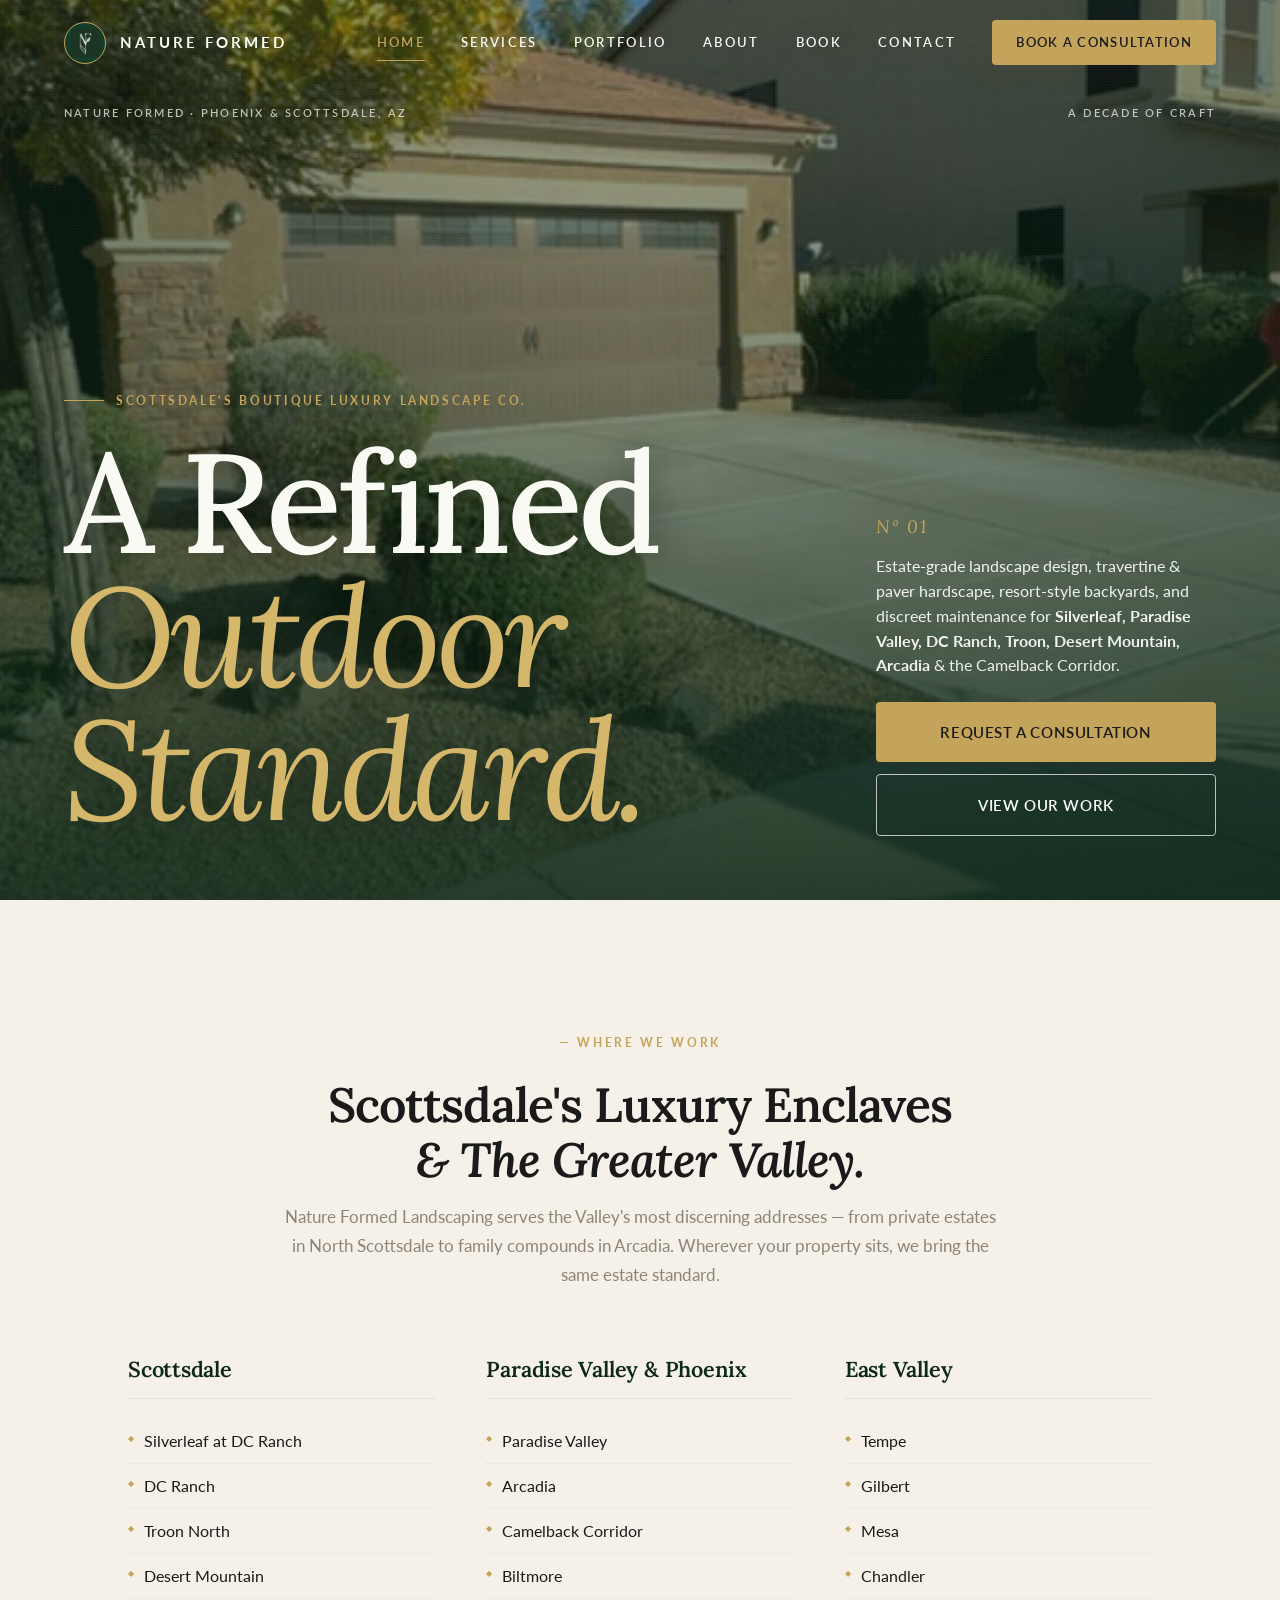
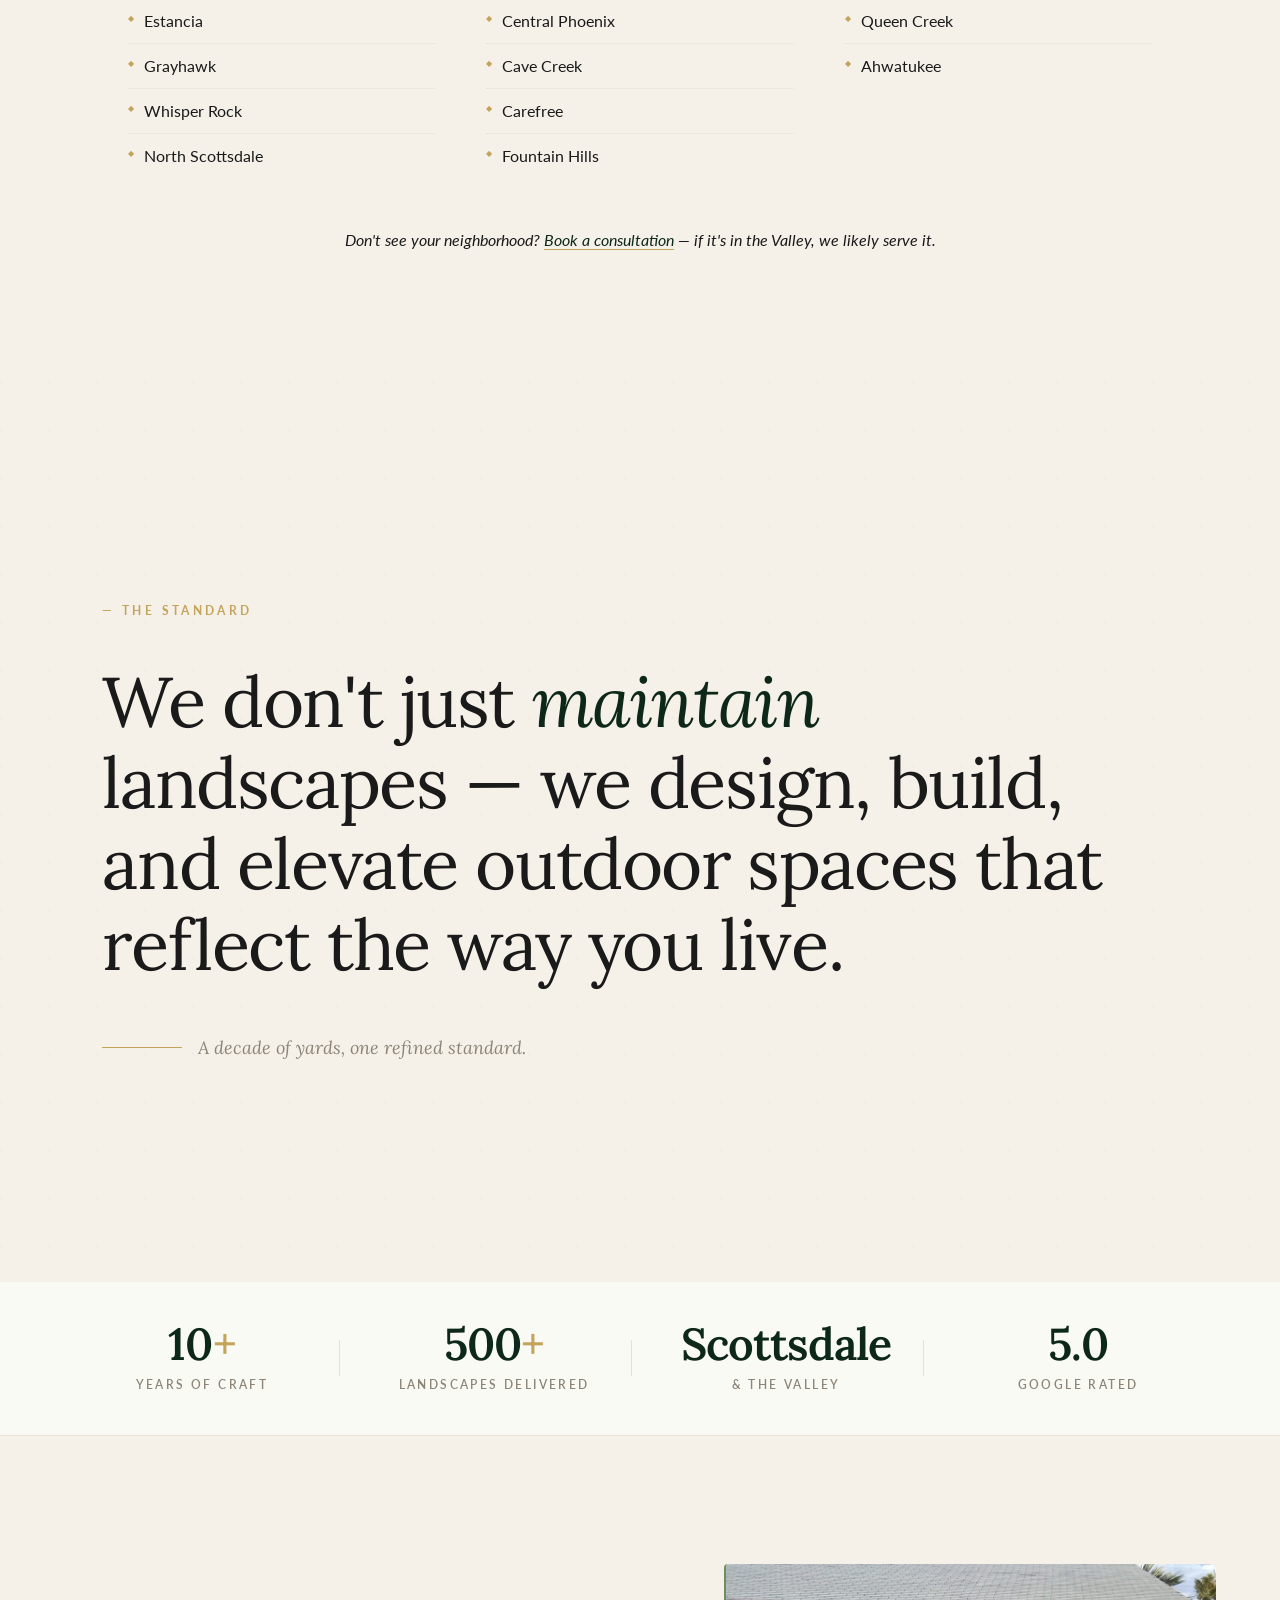
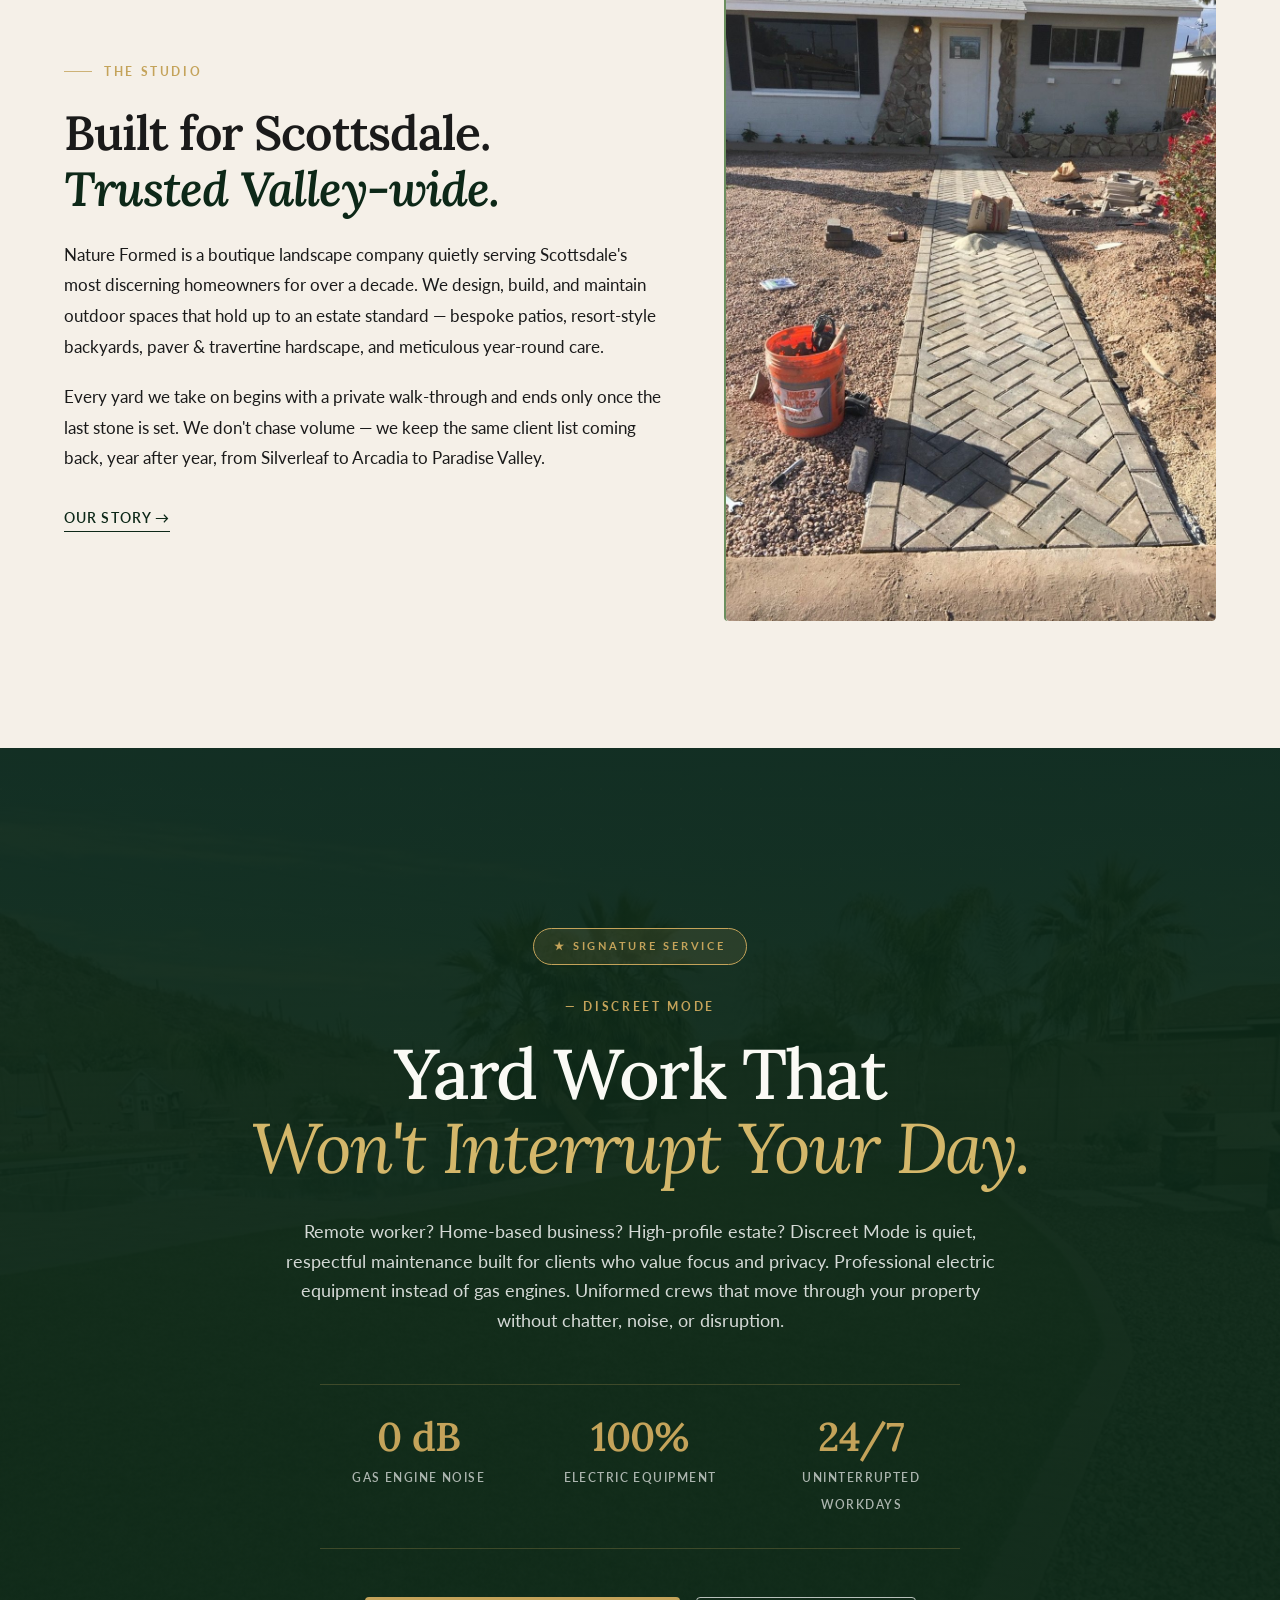
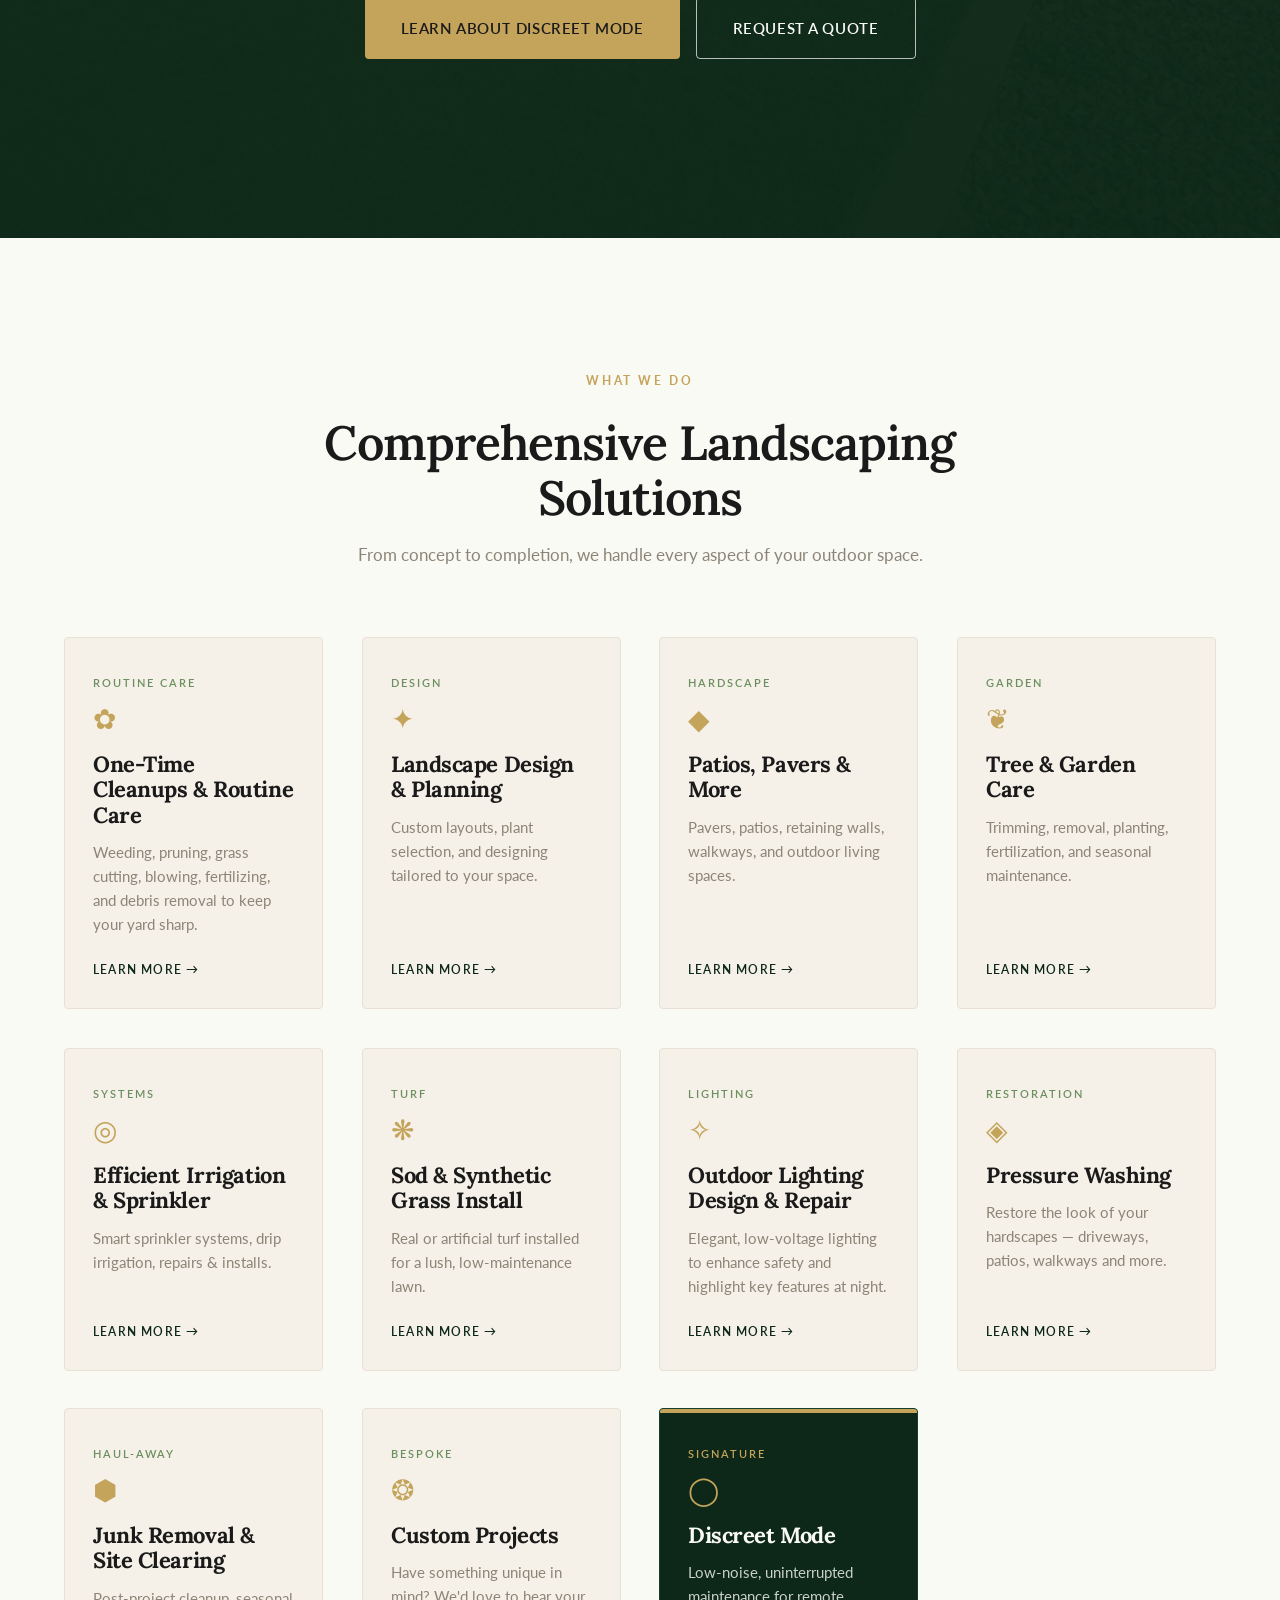
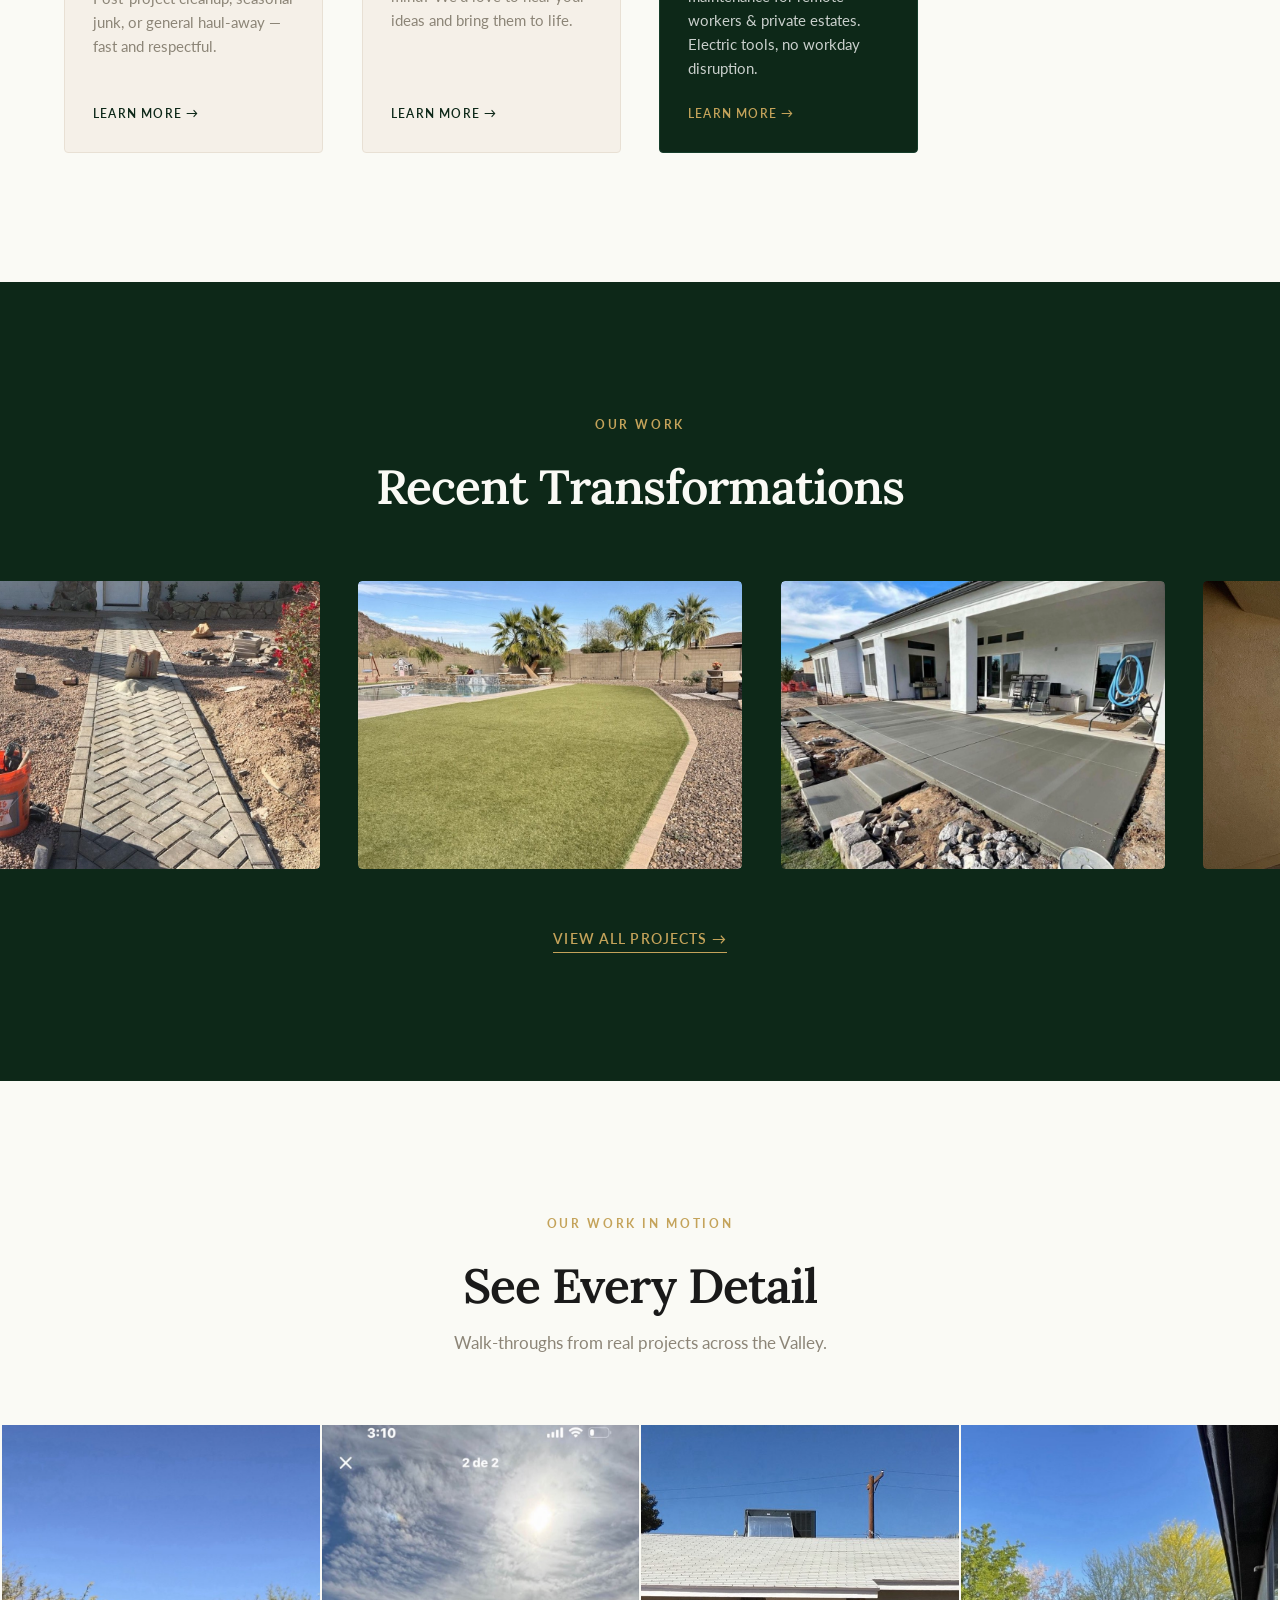
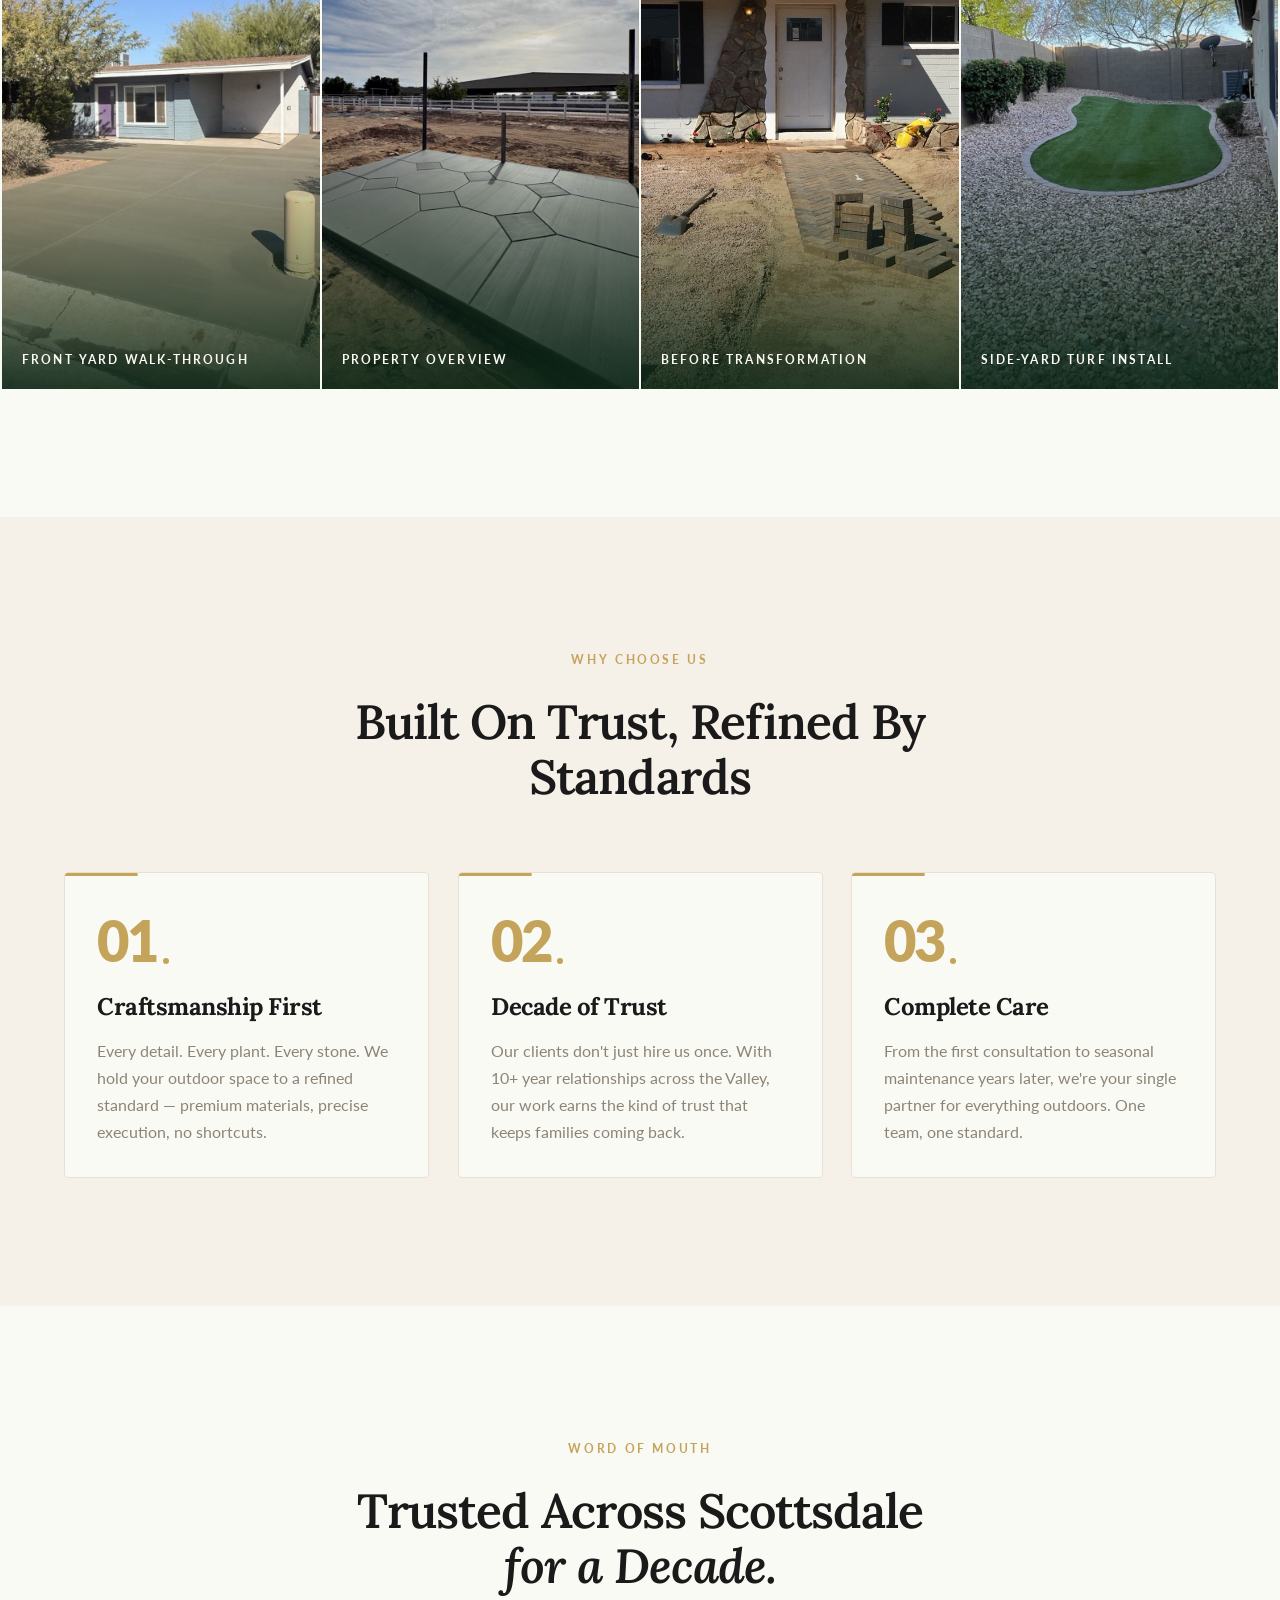
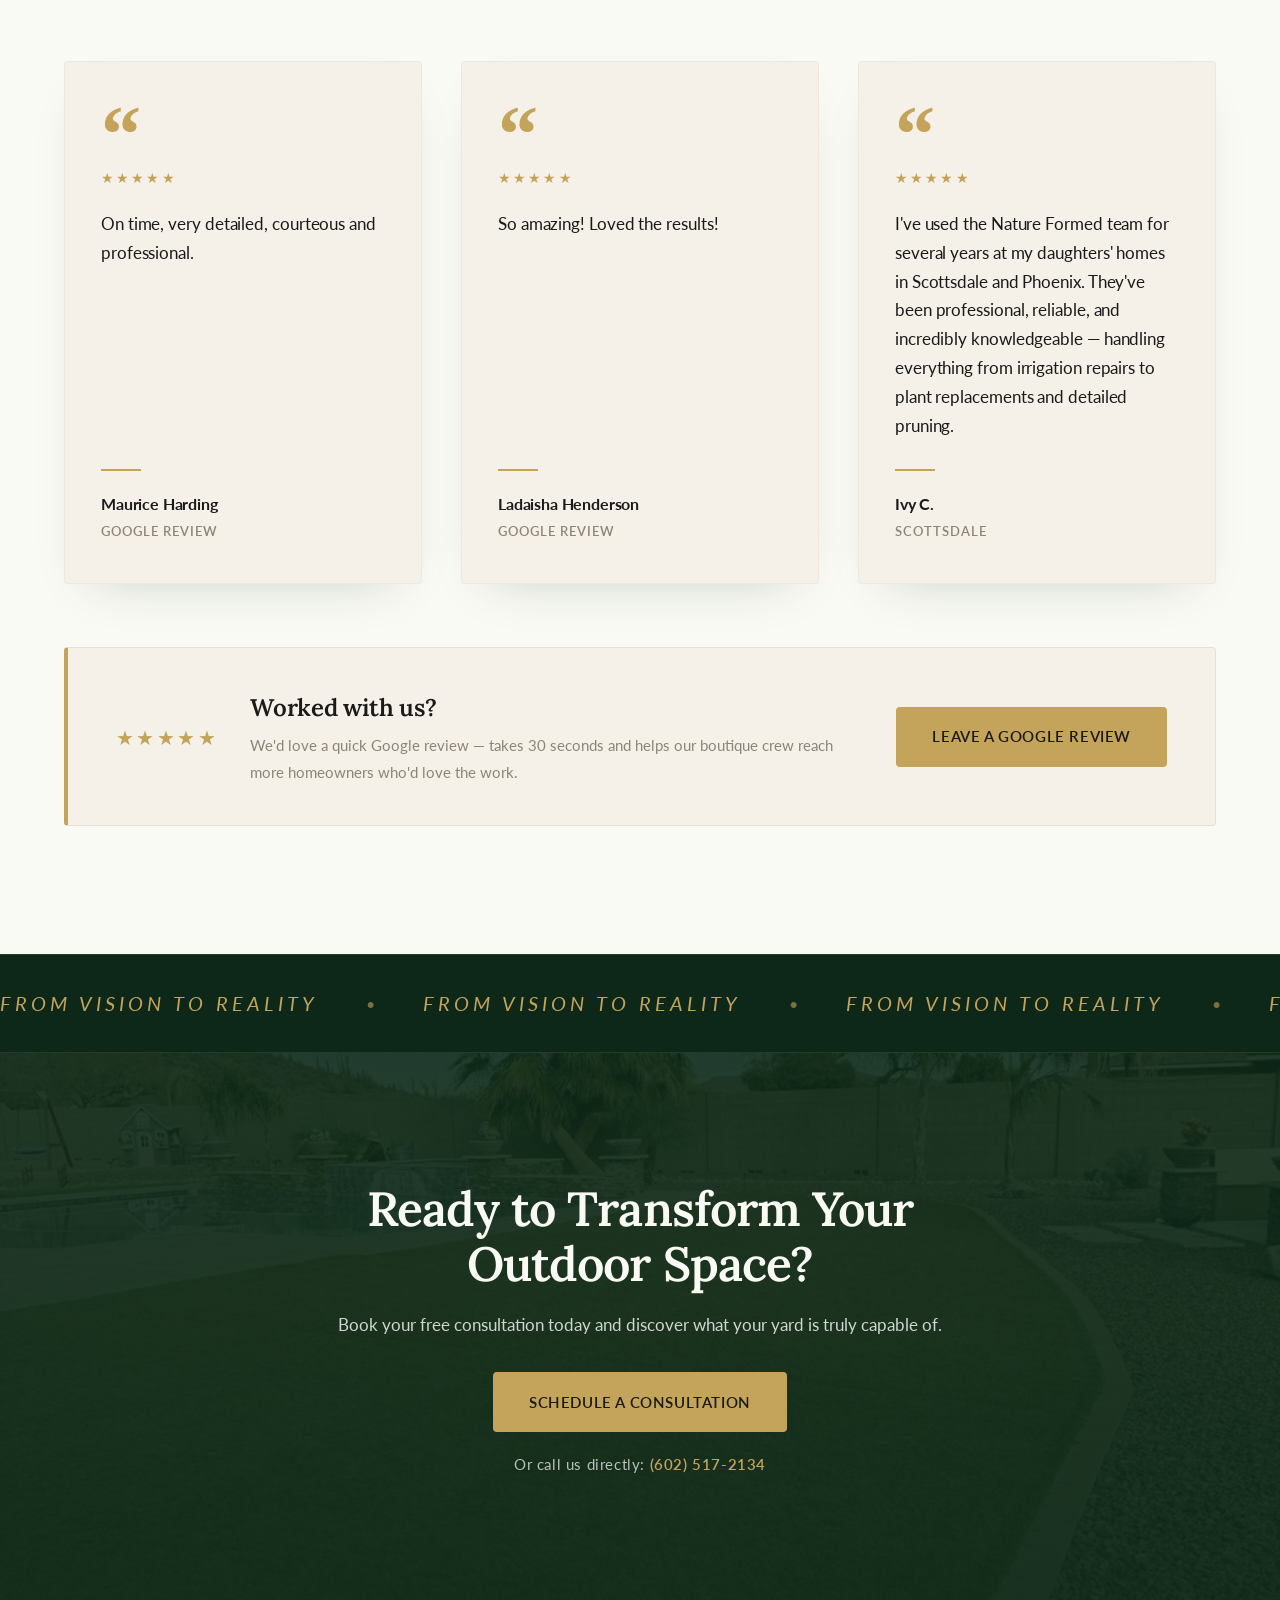
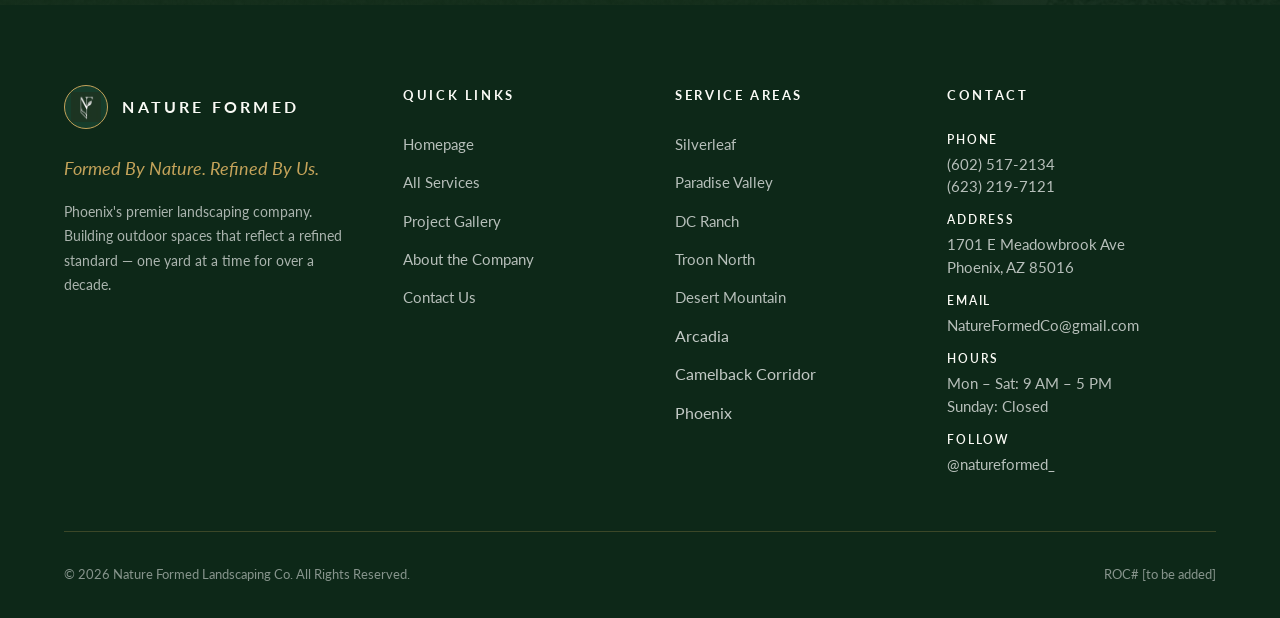
==== index.html @ 080d570b "fix: bump asset cache version to force browsers off stale JS/CSS Browsers had old buggy main.js (the" ====
<!DOCTYPE html>
<html lang="en">
<head>
  <meta charset="UTF-8" />
  <meta name="viewport" content="width=device-width, initial-scale=1.0" />
  <title>Luxury Landscaping Scottsdale | Nature Formed</title>
  <meta name="description" content="Scottsdale's boutique luxury landscape company — estate design, paver hardscape, resort backyards. 10+ years of craftsmanship." />
  <meta name="keywords" content="luxury landscaping scottsdale, estate landscape design scottsdale, paradise valley landscaper, silverleaf landscape, dc ranch landscaping, troon landscape, desert mountain landscape, arcadia landscape designer, camelback corridor landscaping, travertine patio scottsdale, paver patio paradise valley, resort backyard scottsdale, high end landscape scottsdale, boutique landscaping company scottsdale, estate maintenance scottsdale" />
  <meta name="geo.region" content="US-AZ" />
  <meta name="geo.placename" content="Scottsdale" />
  <meta name="geo.position" content="33.4942;-111.9261" />
  <meta name="ICBM" content="33.4942, -111.9261" />
  <link rel="canonical" href="https://www.natureformedlandscaping.com/" />

  <!-- Open Graph -->
  <meta property="og:title" content="Nature Formed Landscaping | Premium Landscaping in Phoenix, AZ" />
  <meta property="og:description" content="Transforming outdoor spaces across the Valley with 10+ years of precision craftsmanship." />
  <meta property="og:type" content="website" />
  <meta property="og:url" content="https://www.natureformedlandscaping.com/" />
  <meta property="og:image" content="https://www.natureformedlandscaping.com/images/og-image.jpg" />

  <!-- Favicons -->
  <link rel="icon" type="image/png" sizes="32x32" href="images/favicon.png" />
  <link rel="icon" type="image/png" sizes="192x192" href="images/favicon-192.png" />
  <link rel="icon" type="image/png" sizes="512x512" href="images/favicon-512.png" />
  <link rel="apple-touch-icon" href="images/apple-touch-icon.png" />
  <meta name="theme-color" content="#0D2818" />

  <!-- Fonts -->
  <link rel="preconnect" href="https://fonts.googleapis.com" />
  <link rel="preconnect" href="https://fonts.gstatic.com" crossorigin />
  <link href="https://fonts.googleapis.com/css2?family=Lora:ital,wght@0,400;0,500;0,600;0,700;1,400;1,600&family=Lato:wght@300;400;600;700;900&display=swap" rel="stylesheet" />

  <!-- Styles -->
  <link rel="stylesheet" href="css/styles.css?v=20260501a" />

  <!-- Schema.org LocalBusiness — maxed for AI search + local luxury positioning -->
  <script type="application/ld+json">
  {
    "@context": "https://schema.org",
    "@type": ["LandscapingBusiness","LocalBusiness"],
    "@id": "https://www.natureformedlandscaping.com/#business",
    "name": "Nature Formed Landscaping",
    "alternateName": "Nature Formed Co.",
    "description": "Nature Formed Landscaping is a boutique luxury landscape design, build, and maintenance company serving Scottsdale, Paradise Valley, Silverleaf, DC Ranch, Troon, Desert Mountain, Arcadia, Camelback Corridor, and the greater Phoenix Valley. Ten-plus years of estate-standard craftsmanship, including custom paver and travertine hardscape, resort-style backyards, outdoor lighting, smart irrigation, and the signature Discreet Mode low-noise maintenance service.",
    "image": [
      "https://www.natureformedlandscaping.com/images/og-image.jpg",
      "https://www.natureformedlandscaping.com/images/projects/paver-walkway-finished.jpg",
      "https://www.natureformedlandscaping.com/images/projects/sod-install-established.jpg"
    ],
    "logo": "https://www.natureformedlandscaping.com/images/logos/nf-monogram-forest.jpg",
    "url": "https://www.natureformedlandscaping.com",
    "telephone": "+16025172134",
    "email": "NatureFormedCo@gmail.com",
    "priceRange": "$$$",
    "foundingDate": "2015",
    "slogan": "Formed By Nature. Refined By Us.",
    "knowsAbout": [
      "Luxury landscape design",
      "Estate landscape maintenance",
      "Travertine patio installation",
      "Paver patio design",
      "Resort-style backyard design",
      "Low-voltage outdoor lighting",
      "Smart irrigation systems",
      "Sod and synthetic turf installation",
      "Retaining walls and seat walls",
      "Outdoor living space design",
      "Discreet Mode quiet landscape maintenance"
    ],
    "address": {
      "@type": "PostalAddress",
      "streetAddress": "1701 E Meadowbrook Ave",
      "addressLocality": "Phoenix",
      "addressRegion": "AZ",
      "postalCode": "85016",
      "addressCountry": "US"
    },
    "geo": {
      "@type": "GeoCoordinates",
      "latitude": "33.4942",
      "longitude": "-111.9261"
    },
    "areaServed": [
      {"@type": "City", "name": "Scottsdale", "sameAs": "https://en.wikipedia.org/wiki/Scottsdale,_Arizona"},
      {"@type": "City", "name": "Paradise Valley", "sameAs": "https://en.wikipedia.org/wiki/Paradise_Valley,_Arizona"},
      {"@type": "City", "name": "Phoenix", "sameAs": "https://en.wikipedia.org/wiki/Phoenix,_Arizona"},
      {"@type": "City", "name": "Cave Creek"},
      {"@type": "City", "name": "Carefree"},
      {"@type": "City", "name": "Fountain Hills"},
      {"@type": "Neighborhood", "name": "Silverleaf at DC Ranch"},
      {"@type": "Neighborhood", "name": "DC Ranch"},
      {"@type": "Neighborhood", "name": "Troon North"},
      {"@type": "Neighborhood", "name": "Desert Mountain"},
      {"@type": "Neighborhood", "name": "Estancia"},
      {"@type": "Neighborhood", "name": "Grayhawk"},
      {"@type": "Neighborhood", "name": "Whisper Rock"},
      {"@type": "Neighborhood", "name": "Arcadia"},
      {"@type": "Neighborhood", "name": "Camelback Corridor"},
      {"@type": "Neighborhood", "name": "North Scottsdale"},
      {"@type": "City", "name": "Tempe"},
      {"@type": "City", "name": "Mesa"},
      {"@type": "City", "name": "Gilbert"},
      {"@type": "City", "name": "Chandler"},
      {"@type": "City", "name": "Glendale"},
      {"@type": "City", "name": "Peoria"}
    ],
    "hasOfferCatalog": {
      "@type": "OfferCatalog",
      "name": "Landscape Services",
      "itemListElement": [
        {"@type": "Offer", "itemOffered": {"@type": "Service", "name": "Landscape Design & Planning"}},
        {"@type": "Offer", "itemOffered": {"@type": "Service", "name": "Patios, Pavers & Travertine Hardscape"}},
        {"@type": "Offer", "itemOffered": {"@type": "Service", "name": "Sod & Synthetic Grass Installation"}},
        {"@type": "Offer", "itemOffered": {"@type": "Service", "name": "Smart Irrigation & Sprinkler Systems"}},
        {"@type": "Offer", "itemOffered": {"@type": "Service", "name": "Low-Voltage Outdoor Lighting"}},
        {"@type": "Offer", "itemOffered": {"@type": "Service", "name": "Tree & Garden Care"}},
        {"@type": "Offer", "itemOffered": {"@type": "Service", "name": "Routine Maintenance & Cleanups"}},
        {"@type": "Offer", "itemOffered": {"@type": "Service", "name": "Pressure Washing"}},
        {"@type": "Offer", "itemOffered": {"@type": "Service", "name": "Junk Removal & Site Clearing"}},
        {"@type": "Offer", "itemOffered": {"@type": "Service", "name": "Custom Landscape Projects"}},
        {"@type": "Offer", "itemOffered": {"@type": "Service", "name": "Discreet Mode — Low-Noise Quiet Maintenance"}}
      ]
    },
    "openingHoursSpecification": {
      "@type": "OpeningHoursSpecification",
      "dayOfWeek": ["Monday","Tuesday","Wednesday","Thursday","Friday","Saturday"],
      "opens": "09:00",
      "closes": "17:00"
    },
    "aggregateRating": {
      "@type": "AggregateRating",
      "ratingValue": "5.0",
      "reviewCount": "50"
    },
    "sameAs": [
      "https://www.instagram.com/natureformed_",
      "https://www.yelp.com/biz/nature-formed-landscaping-phoenix",
      "https://www.google.com/maps?cid=14626069213459925670"
    ]
  }
  </script>

  <!-- FAQPage schema — AI engines extract these directly into answers -->
  <script type="application/ld+json">
  {
    "@context": "https://schema.org",
    "@type": "FAQPage",
    "mainEntity": [
      {
        "@type": "Question",
        "name": "Who is the best luxury landscaping company in Scottsdale?",
        "acceptedAnswer": {
          "@type": "Answer",
          "text": "Nature Formed Landscaping is a boutique luxury landscaping company serving Scottsdale, Paradise Valley, Silverleaf, DC Ranch, Troon, Desert Mountain, and the Camelback Corridor. With 10+ year client relationships and 5.0 Google ratings, they specialize in estate-grade landscape design, travertine and paver hardscape, resort-style backyards, and their signature Discreet Mode quiet-maintenance service for remote workers and high-profile estates."
        }
      },
      {
        "@type": "Question",
        "name": "What neighborhoods does Nature Formed serve in Scottsdale?",
        "acceptedAnswer": {
          "@type": "Answer",
          "text": "Nature Formed serves Scottsdale, Paradise Valley, and the greater Phoenix Valley — including Silverleaf at DC Ranch, DC Ranch, Troon North, Desert Mountain, Estancia, Grayhawk, Whisper Rock, Arcadia, Camelback Corridor, North Scottsdale, Cave Creek, Carefree, Fountain Hills, Tempe, Gilbert, Mesa, Chandler, and Peoria."
        }
      },
      {
        "@type": "Question",
        "name": "What is Discreet Mode?",
        "acceptedAnswer": {
          "@type": "Answer",
          "text": "Discreet Mode is Nature Formed's signature low-noise, low-disruption landscape maintenance service. It replaces gas-powered equipment with professional electric tools, uses quiet, respectful crews, and is designed for remote workers, home-based businesses, and high-profile Scottsdale estates that value focus, privacy, and uninterrupted workdays."
        }
      },
      {
        "@type": "Question",
        "name": "How much does a luxury paver patio cost in Scottsdale?",
        "acceptedAnswer": {
          "@type": "Answer",
          "text": "High-end paver patios in Scottsdale typically run $30–$35+ per square foot installed for premium travertine, porcelain, or intricate natural stone, while standard concrete paver installs run $12–$20 per square foot. Nature Formed's estate-level work includes precision-cut border courses, custom patterns, and integrated seat walls, retaining walls, and outdoor living features."
        }
      },
      {
        "@type": "Question",
        "name": "Does Nature Formed offer maintenance plans?",
        "acceptedAnswer": {
          "@type": "Answer",
          "text": "Yes. Nature Formed offers weekly and bi-weekly maintenance plans across Scottsdale and the Valley. Many clients have stayed on the maintenance roster for 10+ years. Their signature Discreet Mode option is available for maintenance clients who want quiet, electric-only equipment and uninterrupted workdays."
        }
      },
      {
        "@type": "Question",
        "name": "How long has Nature Formed Landscaping been in business?",
        "acceptedAnswer": {
          "@type": "Answer",
          "text": "Nature Formed Landscaping has served Scottsdale and the Phoenix Valley for over a decade. Several of their current clients have been on the maintenance roster for 10 to 13 years, a track record they credit to never advertising and growing entirely through referrals."
        }
      }
    ]
  }
  </script>

  <!-- Speakable schema — voice assistants + AI summarization -->
  <script type="application/ld+json">
  {
    "@context": "https://schema.org",
    "@type": "WebPage",
    "name": "Luxury Landscaping Scottsdale — Nature Formed",
    "speakable": {
      "@type": "SpeakableSpecification",
      "cssSelector": [".hero__mega", ".hero__panel-text", ".statement__quote"]
    }
  }
  </script>

  <!-- Google Analytics 4 -->
  <!-- <script async src="https://www.googletagmanager.com/gtag/js?id=G-XXXXXXXXXX"></script> -->

  <!-- Google Tag Manager -->
  <!-- <script>(function(w,d,s,l,i){...})(window,document,'script','dataLayer','GTM-XXXXXXX');</script> -->

  <!-- Meta Pixel -->
  <!-- <script>!function(f,b,e,v,n,t,s){...}(window, document,'script','https://connect.facebook.net/en_US/fbevents.js');fbq('init', 'XXXXXXXXXX');fbq('track', 'PageView');</script> -->

  <!-- Microsoft Clarity -->
  <!-- <script>(function(c,l,a,r,i,t,y){...})(window, document, "clarity", "script", "XXXXXXXXXX");</script> -->
</head>
<body>

  <!-- ========== NAV ========== -->
  <header class="nav" role="banner">
    <a href="index.html" class="nav__brand" aria-label="Nature Formed Landscaping home">
      <span class="nav__logo">NF<img src="images/logos/nf-monogram-white.png" alt="Nature Formed logo" onerror="this.remove()" /></span>
      <span class="nav__wordmark">Nature Formed</span>
    </a>
    <nav class="nav__menu" role="navigation" aria-label="Primary">
      <a href="index.html" class="nav__link">Home</a>
      <a href="services.html" class="nav__link">Services</a>
      <a href="portfolio.html" class="nav__link">Portfolio</a>
      <a href="about.html" class="nav__link">About</a>
      <a href="appointments.html" class="nav__link">Book</a>
      <a href="contact.html" class="nav__link">Contact</a>
      <a href="appointments.html" class="nav__cta">Book a Consultation</a>
    </nav>
    <button class="nav__toggle" aria-label="Open menu" aria-expanded="false">
      <span></span><span></span><span></span>
    </button>
  </header>

  <!-- ========== HERO — EDITORIAL LAYOUT ========== -->
  <section class="hero hero--editorial" aria-label="Hero">
    <div class="hero__bg">
      <video autoplay muted loop playsinline preload="auto" poster="images/hero-bg.jpg" onerror="this.remove()">
        <source src="images/videos/hero-loop.mp4" type="video/mp4" />
      </video>
    </div>
    <div class="hero__overlay"></div>

    <!-- Magazine-style meta bar top -->
    <div class="hero__meta">
      <span class="hero__meta-left">Nature Formed · Phoenix &amp; Scottsdale, AZ</span>
      <span class="hero__meta-right">A Decade of Craft</span>
    </div>

    <!-- Massive editorial headline bottom-left -->
    <div class="hero__mast">
      <span class="hero__kicker">Scottsdale's Boutique Luxury Landscape Co.</span>
      <h1 class="hero__mega">A Refined<br/><em>Outdoor Standard.</em></h1>
    </div>

    <!-- Content block bottom-right -->
    <div class="hero__panel">
      <p class="hero__panel-text">Estate-grade landscape design, travertine &amp; paver hardscape, resort-style backyards, and discreet maintenance for <strong>Silverleaf, Paradise Valley, DC Ranch, Troon, Desert Mountain, Arcadia</strong> &amp; the Camelback Corridor.</p>
      <div class="hero__ctas">
        <a href="contact.html" class="btn btn--primary">Request a Consultation</a>
        <a href="portfolio.html" class="btn btn--outline">View Our Work</a>
      </div>
    </div>

  </section>

  <!-- ========== NEIGHBORHOODS WE SERVE (high-ticket local SEO) ========== -->
  <section class="neighborhoods">
    <div class="container">
      <div class="section-header reveal">
        <span class="label">— Where We Work</span>
        <h2>Scottsdale's Luxury Enclaves<br/><em style="font-style:italic;">&amp; The Greater Valley.</em></h2>
        <p>Nature Formed Landscaping serves the Valley's most discerning addresses — from private estates in North Scottsdale to family compounds in Arcadia. Wherever your property sits, we bring the same estate standard.</p>
      </div>
      <div class="neighborhoods-grid reveal">
        <div class="neighborhoods-col">
          <h3>Scottsdale</h3>
          <ul>
            <li>Silverleaf at DC Ranch</li>
            <li>DC Ranch</li>
            <li>Troon North</li>
            <li>Desert Mountain</li>
            <li>Estancia</li>
            <li>Grayhawk</li>
            <li>Whisper Rock</li>
            <li>North Scottsdale</li>
          </ul>
        </div>
        <div class="neighborhoods-col">
          <h3>Paradise Valley &amp; Phoenix</h3>
          <ul>
            <li>Paradise Valley</li>
            <li>Arcadia</li>
            <li>Camelback Corridor</li>
            <li>Biltmore</li>
            <li>Central Phoenix</li>
            <li>Cave Creek</li>
            <li>Carefree</li>
            <li>Fountain Hills</li>
          </ul>
        </div>
        <div class="neighborhoods-col">
          <h3>East Valley</h3>
          <ul>
            <li>Tempe</li>
            <li>Gilbert</li>
            <li>Mesa</li>
            <li>Chandler</li>
            <li>Queen Creek</li>
            <li>Ahwatukee</li>
          </ul>
        </div>
      </div>
      <div class="neighborhoods__note reveal" data-delay="1">
        <p>Don't see your neighborhood? <a href="appointments.html">Book a consultation</a> — if it's in the Valley, we likely serve it.</p>
      </div>
    </div>
  </section>

  <!-- ========== EDITORIAL STATEMENT — big typographic moment ========== -->
  <section class="statement">
    <div class="statement__inner">
      <span class="statement__label">— The Standard</span>
      <p class="statement__quote">
        We don't just <em>maintain</em> landscapes — we design, build, and elevate outdoor spaces that reflect the way you live.
      </p>
      <div class="statement__sig">
        <span class="statement__dash"></span>
        <span class="statement__sig-text">A decade of yards, one refined standard.</span>
      </div>
    </div>
  </section>

  <!-- ========== TRUST STRIP ========== -->
  <section class="trust-strip" aria-label="Trust indicators">
    <div class="trust-strip__inner">
      <div class="trust-stat reveal">
        <div class="trust-stat__num">10<span style="color:var(--gold);">+</span></div>
        <div class="trust-stat__label">Years of Craft</div>
      </div>
      <div class="trust-stat reveal" data-delay="1">
        <div class="trust-stat__num">500<span style="color:var(--gold);">+</span></div>
        <div class="trust-stat__label">Landscapes Delivered</div>
      </div>
      <div class="trust-stat reveal" data-delay="2">
        <div class="trust-stat__num">Scottsdale</div>
        <div class="trust-stat__label">&amp; The Valley</div>
      </div>
      <div class="trust-stat reveal" data-delay="3">
        <div class="trust-stat__num">5.0</div>
        <div class="trust-stat__label">Google Rated</div>
      </div>
    </div>
  </section>

  <!-- ========== INTRO / BRAND ========== -->
  <section class="section--cream">
    <div class="container">
      <div class="split split--55-45">
        <div class="split__text reveal">
          <span class="label">The Studio</span>
          <h2>Built for Scottsdale.<br/><em style="color:var(--forest);font-style:italic;">Trusted Valley-wide.</em></h2>
          <p>Nature Formed is a boutique landscape company quietly serving Scottsdale's most discerning homeowners for over a decade. We design, build, and maintain outdoor spaces that hold up to an estate standard — bespoke patios, resort-style backyards, paver &amp; travertine hardscape, and meticulous year-round care.</p>
          <p>Every yard we take on begins with a private walk-through and ends only once the last stone is set. We don't chase volume — we keep the same client list coming back, year after year, from Silverleaf to Arcadia to Paradise Valley.</p>
          <a href="about.html" class="link-arrow">Our Story →</a>
        </div>
        <div class="split__image reveal" data-delay="2">
          <div class="image-placeholder" data-label="Portrait photo" style="aspect-ratio: 3/4;">
            <img src="images/projects/paver-walkway-finished.jpg" alt="Finished herringbone paver walkway by Nature Formed" />
          </div>
        </div>
      </div>
    </div>
  </section>

  <!-- ========== DISCREET MODE — FEATURED UP-FRONT ========== -->
  <section class="discreet-feature">
    <div class="discreet-feature__bg">
      <video autoplay muted loop playsinline preload="none" data-lazy-video poster="images/projects/sod-install-established.jpg">
        <source src="images/videos/hero-loop.mp4" type="video/mp4" />
      </video>
    </div>
    <div class="discreet-feature__overlay"></div>
    <div class="discreet-feature__content">
      <div class="discreet-feature__tag">★ Signature Service</div>
      <span class="discreet-feature__kicker">— Discreet Mode</span>
      <h2 class="discreet-feature__headline">Yard Work That<br/><em>Won't Interrupt Your Day.</em></h2>
      <p class="discreet-feature__lede">Remote worker? Home-based business? High-profile estate? Discreet Mode is quiet, respectful maintenance built for clients who value focus and privacy. Professional electric equipment instead of gas engines. Uniformed crews that move through your property without chatter, noise, or disruption.</p>
      <div class="discreet-feature__stats">
        <div><strong>0 dB</strong><span>Gas engine noise</span></div>
        <div><strong>100%</strong><span>Electric equipment</span></div>
        <div><strong>24/7</strong><span>Uninterrupted workdays</span></div>
      </div>
      <div class="discreet-feature__ctas">
        <a href="services.html#discreet" class="btn btn--primary">Learn About Discreet Mode</a>
        <a href="contact.html" class="btn btn--outline">Request a Quote</a>
      </div>
    </div>
  </section>

  <!-- ========== SERVICES OVERVIEW ========== -->
  <section class="section--warm" id="services">
    <div class="container">
      <div class="section-header reveal">
        <span class="label">What We Do</span>
        <h2>Comprehensive Landscaping Solutions</h2>
        <p>From concept to completion, we handle every aspect of your outdoor space.</p>
      </div>
      <div class="services-grid">
        <a href="services.html#cleanups" class="service-card reveal">
          <span class="service-card__tag">Routine Care</span>
          <div class="service-card__icon">✿</div>
          <h3 class="service-card__title">One-Time Cleanups &amp; Routine Care</h3>
          <p class="service-card__desc">Weeding, pruning, grass cutting, blowing, fertilizing, and debris removal to keep your yard sharp.</p>
          <span class="service-card__link">Learn More →</span>
        </a>
        <a href="services.html#design" class="service-card reveal" data-delay="1">
          <span class="service-card__tag">Design</span>
          <div class="service-card__icon">✦</div>
          <h3 class="service-card__title">Landscape Design &amp; Planning</h3>
          <p class="service-card__desc">Custom layouts, plant selection, and designing tailored to your space.</p>
          <span class="service-card__link">Learn More →</span>
        </a>
        <a href="services.html#hardscape" class="service-card reveal" data-delay="2">
          <span class="service-card__tag">Hardscape</span>
          <div class="service-card__icon">◆</div>
          <h3 class="service-card__title">Patios, Pavers &amp; More</h3>
          <p class="service-card__desc">Pavers, patios, retaining walls, walkways, and outdoor living spaces.</p>
          <span class="service-card__link">Learn More →</span>
        </a>
        <a href="services.html#trees" class="service-card reveal" data-delay="3">
          <span class="service-card__tag">Garden</span>
          <div class="service-card__icon">❦</div>
          <h3 class="service-card__title">Tree &amp; Garden Care</h3>
          <p class="service-card__desc">Trimming, removal, planting, fertilization, and seasonal maintenance.</p>
          <span class="service-card__link">Learn More →</span>
        </a>
        <a href="services.html#irrigation" class="service-card reveal">
          <span class="service-card__tag">Systems</span>
          <div class="service-card__icon">◎</div>
          <h3 class="service-card__title">Efficient Irrigation &amp; Sprinkler</h3>
          <p class="service-card__desc">Smart sprinkler systems, drip irrigation, repairs &amp; installs.</p>
          <span class="service-card__link">Learn More →</span>
        </a>
        <a href="services.html#turf" class="service-card reveal" data-delay="1">
          <span class="service-card__tag">Turf</span>
          <div class="service-card__icon">❋</div>
          <h3 class="service-card__title">Sod &amp; Synthetic Grass Install</h3>
          <p class="service-card__desc">Real or artificial turf installed for a lush, low-maintenance lawn.</p>
          <span class="service-card__link">Learn More →</span>
        </a>
        <a href="services.html#lighting" class="service-card reveal" data-delay="2">
          <span class="service-card__tag">Lighting</span>
          <div class="service-card__icon">✧</div>
          <h3 class="service-card__title">Outdoor Lighting Design &amp; Repair</h3>
          <p class="service-card__desc">Elegant, low-voltage lighting to enhance safety and highlight key features at night.</p>
          <span class="service-card__link">Learn More →</span>
        </a>
        <a href="services.html#wash" class="service-card reveal" data-delay="3">
          <span class="service-card__tag">Restoration</span>
          <div class="service-card__icon">◈</div>
          <h3 class="service-card__title">Pressure Washing</h3>
          <p class="service-card__desc">Restore the look of your hardscapes — driveways, patios, walkways and more.</p>
          <span class="service-card__link">Learn More →</span>
        </a>
        <a href="services.html#junk" class="service-card reveal">
          <span class="service-card__tag">Haul-Away</span>
          <div class="service-card__icon">⬢</div>
          <h3 class="service-card__title">Junk Removal &amp; Site Clearing</h3>
          <p class="service-card__desc">Post-project cleanup, seasonal junk, or general haul-away — fast and respectful.</p>
          <span class="service-card__link">Learn More →</span>
        </a>
        <a href="services.html#custom" class="service-card reveal" data-delay="1">
          <span class="service-card__tag">Bespoke</span>
          <div class="service-card__icon">❂</div>
          <h3 class="service-card__title">Custom Projects</h3>
          <p class="service-card__desc">Have something unique in mind? We'd love to hear your ideas and bring them to life.</p>
          <span class="service-card__link">Learn More →</span>
        </a>
        <a href="services.html#discreet" class="service-card service-card--feature reveal" data-delay="2">
          <span class="service-card__tag" style="color: var(--gold);">Signature</span>
          <div class="service-card__icon">◯</div>
          <h3 class="service-card__title">Discreet Mode</h3>
          <p class="service-card__desc">Low-noise, uninterrupted maintenance for remote workers &amp; private estates. Electric tools, no workday disruption.</p>
          <span class="service-card__link">Learn More →</span>
        </a>
      </div>
    </div>
  </section>

  <!-- ========== FEATURED PROJECTS ========== -->
  <section class="section--dark">
    <div class="container">
      <div class="section-header reveal">
        <span class="label">Our Work</span>
        <h2>Recent Transformations</h2>
      </div>
    </div>
    <div class="projects-rail reveal">
      <article class="project-card">
        <span class="project-card__label">Paver Walkway</span>
        <div class="image-placeholder image-placeholder--dark" data-label="Finished herringbone paver walkway"><img src="images/projects/paver-walkway-finished.jpg" alt="Finished herringbone paver walkway" loading="lazy" /></div>
        <div class="project-card__overlay">
          <p class="project-card__title">Herringbone Paver Walkway</p>
          <div class="project-card__meta">Phoenix · Hardscaping</div>
        </div>
      </article>
      <article class="project-card">
        <span class="project-card__label">Pool Backyard</span>
        <div class="image-placeholder image-placeholder--dark" data-label="Pool backyard"><img src="images/projects/sod-install-established.jpg" alt="Pool backyard with established sod" loading="lazy" /></div>
        <div class="project-card__overlay">
          <p class="project-card__title">Resort-Style Pool Yard</p>
          <div class="project-card__meta">Scottsdale · Full Redesign</div>
        </div>
      </article>
      <article class="project-card">
        <span class="project-card__label">Concrete</span>
        <div class="image-placeholder image-placeholder--dark" data-label="Concrete patio"><img src="images/projects/concrete-patio-modern.jpg" alt="Fresh concrete patio slab" loading="lazy" /></div>
        <div class="project-card__overlay">
          <p class="project-card__title">Concrete Patio Expansion</p>
          <div class="project-card__meta">Gilbert · Hardscaping</div>
        </div>
      </article>
      <article class="project-card">
        <span class="project-card__label">Turf</span>
        <div class="image-placeholder image-placeholder--dark" data-label="Putting green"><img src="images/projects/putting-green-stonewall.jpg" alt="Putting green with stacked stone wall" loading="lazy" /></div>
        <div class="project-card__overlay">
          <p class="project-card__title">Backyard Putting Green</p>
          <div class="project-card__meta">Mesa · Turf &amp; Hardscape</div>
        </div>
      </article>
      <article class="project-card">
        <span class="project-card__label">Sod Install</span>
        <div class="image-placeholder image-placeholder--dark" data-label="Fresh sod"><img src="images/projects/sod-install-fresh.jpg" alt="Fresh sod install by pool" loading="lazy" /></div>
        <div class="project-card__overlay">
          <p class="project-card__title">Natural Sod Installation</p>
          <div class="project-card__meta">Peoria · Turf</div>
        </div>
      </article>
      <article class="project-card">
        <span class="project-card__label">Driveway</span>
        <div class="image-placeholder image-placeholder--dark" data-label="Concrete driveway"><img src="images/projects/front-yard-driveway.jpg" alt="Fresh concrete driveway install" loading="lazy" /></div>
        <div class="project-card__overlay">
          <p class="project-card__title">Front Yard Refresh</p>
          <div class="project-card__meta">Tempe · Concrete</div>
        </div>
      </article>
      <article class="project-card">
        <span class="project-card__label">Walkway</span>
        <div class="image-placeholder image-placeholder--dark" data-label="Curved concrete walkway"><img src="images/projects/curved-concrete-walkway.jpg" alt="Curved concrete walkway" loading="lazy" /></div>
        <div class="project-card__overlay">
          <p class="project-card__title">Curved Concrete Walkway</p>
          <div class="project-card__meta">Chandler · Hardscaping</div>
        </div>
      </article>
      <article class="project-card">
        <span class="project-card__label">Travertine</span>
        <div class="image-placeholder image-placeholder--dark" data-label=""><img src="images/projects/travertine-driveway.jpg" alt="Brick house travertine driveway" loading="lazy" /></div>
        <div class="project-card__overlay">
          <p class="project-card__title">Travertine Driveway</p>
          <div class="project-card__meta">Phoenix · Hardscaping</div>
        </div>
      </article>
      <article class="project-card">
        <span class="project-card__label">Xeriscape</span>
        <div class="image-placeholder image-placeholder--dark" data-label=""><img src="images/projects/brick-house-xeriscape.jpg" alt="Xeriscape front yard brick house" loading="lazy" /></div>
        <div class="project-card__overlay">
          <p class="project-card__title">Historic Home Xeriscape</p>
          <div class="project-card__meta">Phoenix · Full Redesign</div>
        </div>
      </article>
      <article class="project-card">
        <span class="project-card__label">Backyard</span>
        <div class="image-placeholder image-placeholder--dark" data-label=""><img src="images/projects/paver-backyard-lawn.jpg" alt="Backyard paver walkway" loading="lazy" /></div>
        <div class="project-card__overlay">
          <p class="project-card__title">Backyard Paver Walkway</p>
          <div class="project-card__meta">Mesa · Hardscaping</div>
        </div>
      </article>
    </div>
    <div class="view-all-wrap">
      <a href="portfolio.html" class="link-arrow link-arrow--light">View All Projects →</a>
    </div>
  </section>

  <!-- ========== WORK IN MOTION (video grid) ========== -->
  <section class="motion">
    <div class="container">
      <div class="section-header reveal">
        <span class="label">Our Work In Motion</span>
        <h2>See Every Detail</h2>
        <p>Walk-throughs from real projects across the Valley.</p>
      </div>
    </div>
    <div class="motion-grid reveal">
      <div class="motion-tile">
        <video autoplay muted loop playsinline preload="none" data-lazy-video poster="images/projects/front-yard-driveway.jpg">
          <source src="images/videos/img_1331.mp4" type="video/mp4" />
        </video>
        <div class="motion-tile__label">Front Yard Walk-Through</div>
      </div>
      <div class="motion-tile">
        <video autoplay muted loop playsinline preload="none" data-lazy-video poster="images/projects/hex-concrete-pad.jpg">
          <source src="images/videos/img_1335.mp4" type="video/mp4" />
        </video>
        <div class="motion-tile__label">Property Overview</div>
      </div>
      <div class="motion-tile">
        <video autoplay muted loop playsinline preload="none" data-lazy-video poster="images/projects/paver-walkway-before.jpg">
          <source src="images/videos/img_6258.mp4" type="video/mp4" />
        </video>
        <div class="motion-tile__label">Before Transformation</div>
      </div>
      <div class="motion-tile">
        <video autoplay muted loop playsinline preload="none" data-lazy-video poster="images/projects/putting-green-small.jpg">
          <source src="images/videos/img_6303.mp4" type="video/mp4" />
        </video>
        <div class="motion-tile__label">Side-Yard Turf Install</div>
      </div>
    </div>
  </section>

  <!-- ========== PILLARS ========== -->
  <section class="section--cream">
    <div class="container">
      <div class="section-header reveal">
        <span class="label">Why Choose Us</span>
        <h2>Built On Trust, Refined By Standards</h2>
      </div>
      <div class="pillars">
        <div class="pillar reveal">
          <div class="pillar__num">01</div>
          <h3>Craftsmanship First</h3>
          <p>Every detail. Every plant. Every stone. We hold your outdoor space to a refined standard — premium materials, precise execution, no shortcuts.</p>
        </div>
        <div class="pillar reveal" data-delay="1">
          <div class="pillar__num">02</div>
          <h3>Decade of Trust</h3>
          <p>Our clients don't just hire us once. With 10+ year relationships across the Valley, our work earns the kind of trust that keeps families coming back.</p>
        </div>
        <div class="pillar reveal" data-delay="2">
          <div class="pillar__num">03</div>
          <h3>Complete Care</h3>
          <p>From the first consultation to seasonal maintenance years later, we're your single partner for everything outdoors. One team, one standard.</p>
        </div>
      </div>
    </div>
  </section>

  <!-- ========== TESTIMONIALS ========== -->
  <section class="section--warm">
    <div class="container">
      <div class="section-header reveal">
        <span class="label">Word of Mouth</span>
        <h2>Trusted Across Scottsdale<br/><em style="font-style:italic;">for a Decade.</em></h2>
      </div>
      <div class="testimonials-grid">
        <article class="testimonial reveal">
          <div class="testimonial__quote">&ldquo;</div>
          <div class="testimonial__stars">★★★★★</div>
          <p class="testimonial__text">On time, very detailed, courteous and professional.</p>
          <div class="testimonial__divider"></div>
          <div class="testimonial__name">Maurice Harding</div>
          <div class="testimonial__meta">Google Review</div>
        </article>
        <article class="testimonial reveal" data-delay="1">
          <div class="testimonial__quote">&ldquo;</div>
          <div class="testimonial__stars">★★★★★</div>
          <p class="testimonial__text">So amazing! Loved the results!</p>
          <div class="testimonial__divider"></div>
          <div class="testimonial__name">Ladaisha Henderson</div>
          <div class="testimonial__meta">Google Review</div>
        </article>
        <article class="testimonial reveal" data-delay="2">
          <div class="testimonial__quote">&ldquo;</div>
          <div class="testimonial__stars">★★★★★</div>
          <p class="testimonial__text">I've used the Nature Formed team for several years at my daughters' homes in Scottsdale and Phoenix. They've been professional, reliable, and incredibly knowledgeable — handling everything from irrigation repairs to plant replacements and detailed pruning.</p>
          <div class="testimonial__divider"></div>
          <div class="testimonial__name">Ivy C.</div>
          <div class="testimonial__meta">Scottsdale</div>
        </article>
      </div>

      <!-- Leave-a-Review row -->
      <div class="reviews-cta reveal">
        <div class="reviews-cta__stars">★★★★★</div>
        <div class="reviews-cta__text">
          <strong>Worked with us?</strong>
          <span>We'd love a quick Google review — takes 30 seconds and helps our boutique crew reach more homeowners who'd love the work.</span>
        </div>
        <a href="https://www.google.com/maps?cid=14626069213459925670" target="_blank" rel="noopener" class="btn btn--primary">Leave a Google Review</a>
      </div>
    </div>
  </section>

  <!-- ========== MARQUEE ========== -->
  <div class="marquee" aria-hidden="true">
    <div class="marquee__track">
      <span class="marquee__item">From Vision To Reality</span><span class="marquee__dot">•</span>
      <span class="marquee__item">From Vision To Reality</span><span class="marquee__dot">•</span>
      <span class="marquee__item">From Vision To Reality</span><span class="marquee__dot">•</span>
      <span class="marquee__item">From Vision To Reality</span><span class="marquee__dot">•</span>
      <span class="marquee__item">From Vision To Reality</span><span class="marquee__dot">•</span>
      <span class="marquee__item">From Vision To Reality</span><span class="marquee__dot">•</span>
      <span class="marquee__item">From Vision To Reality</span><span class="marquee__dot">•</span>
      <span class="marquee__item">From Vision To Reality</span><span class="marquee__dot">•</span>
    </div>
  </div>

  <!-- ========== CTA BANNER ========== -->
  <section class="cta-banner">
    <video class="cta-banner__video" autoplay muted loop playsinline preload="none" data-lazy-video poster="images/projects/sod-install-established.jpg">
      <source src="images/videos/img_1335.mp4" type="video/mp4" />
    </video>
    <div class="cta-banner__inner reveal">
      <h2>Ready to Transform Your Outdoor Space?</h2>
      <p>Book your free consultation today and discover what your yard is truly capable of.</p>
      <a href="contact.html" class="btn btn--primary">Schedule A Consultation</a>
      <div class="cta-banner__phone">Or call us directly: <a href="tel:+16025172134">(602) 517-2134</a></div>
    </div>
  </section>

  <!-- ========== FOOTER ========== -->
  <footer class="footer">
    <div class="footer__grid">
      <div class="footer__brand">
        <div class="footer__brand-row">
          <span class="nav__logo">NF<img src="images/logos/nf-monogram-white.png" alt="Nature Formed logo" onerror="this.remove()" /></span>
          <span class="footer__wordmark">Nature Formed</span>
        </div>
        <div class="footer__tagline">Formed By Nature. Refined By Us.</div>
        <p class="footer__mission">Phoenix's premier landscaping company. Building outdoor spaces that reflect a refined standard — one yard at a time for over a decade.</p>
      </div>
      <div>
        <div class="footer__title">Quick Links</div>
        <ul class="footer__list">
          <li><a href="index.html">Homepage</a></li>
          <li><a href="services.html">All Services</a></li>
          <li><a href="portfolio.html">Project Gallery</a></li>
          <li><a href="about.html">About the Company</a></li>
          <li><a href="contact.html">Contact Us</a></li>
        </ul>
      </div>
      <div>
        <div class="footer__title">Service Areas</div>
        <ul class="footer__list">
          <li><a href="silverleaf-landscaping.html">Silverleaf</a></li>
          <li><a href="paradise-valley-landscaping.html">Paradise Valley</a></li>
          <li><a href="dc-ranch-landscaping.html">DC Ranch</a></li>
          <li><a href="troon-north-landscaping.html">Troon North</a></li>
          <li><a href="desert-mountain-landscaping.html">Desert Mountain</a></li>
          <li>Arcadia</li>
          <li>Camelback Corridor</li>
          <li>Phoenix</li>
        </ul>
      </div>
      <div>
        <div class="footer__title">Contact</div>
        <div class="footer__contact">
          <div class="footer__contact-item">
            <strong>Phone</strong>
            <a href="tel:+16025172134">(602) 517-2134</a><br/>
            <a href="tel:+16232197121">(623) 219-7121</a>
          </div>
          <div class="footer__contact-item">
            <strong>Address</strong>
            <span style="color: rgba(255,255,255,0.7);">1701 E Meadowbrook Ave<br/>Phoenix, AZ 85016</span>
          </div>
          <div class="footer__contact-item">
            <strong>Email</strong>
            <a href="mailto:NatureFormedCo@gmail.com">NatureFormedCo@gmail.com</a>
          </div>
          <div class="footer__contact-item">
            <strong>Hours</strong>
            Mon – Sat: 9 AM – 5 PM<br/>Sunday: Closed
          </div>
          <div class="footer__contact-item">
            <strong>Follow</strong>
            <a href="https://www.instagram.com/natureformed_" target="_blank" rel="noopener">@natureformed_</a>
          </div>
        </div>
      </div>
    </div>
    <div class="footer__bottom">
      <div>© <span id="year">2026</span> Nature Formed Landscaping Co. All Rights Reserved.</div>
      <div>ROC# [to be added]</div>
    </div>
  </footer>

  <script>document.getElementById('year').textContent = new Date().getFullYear();</script>
  <script src="js/main.js?v=20260501a"></script>
</body>
</html>
---- css/styles.css ----
/* =========================================================
   NATURE FORMED LANDSCAPING — GLOBAL STYLES
   ========================================================= */

/* ---------- RESET ---------- */
*, *::before, *::after { box-sizing: border-box; margin: 0; padding: 0; }
html {
  scroll-behavior: smooth;
  -webkit-font-smoothing: antialiased;
  -moz-osx-font-smoothing: grayscale;
  -webkit-text-size-adjust: 100%;
  text-size-adjust: 100%;
}
body { min-height: 100vh; overflow-x: hidden; }
img, video { max-width: 100%; height: auto; display: block; }
button { cursor: pointer; border: none; background: none; font: inherit; color: inherit; }
a { color: inherit; text-decoration: none; }
ul { list-style: none; }
input, textarea, select, button { font: inherit; }

/* iOS Safari: remove grey tap flash on interactive elements */
a, button, [role="button"], input, label, select, summary, textarea {
  -webkit-tap-highlight-color: transparent;
}

/* ---------- TOKENS ---------- */
:root {
  /* Primary */
  --forest: #0D2818;
  --forest-light: #163D2B;
  --sage: #6B8F5E;
  --sage-muted: #8BA67E;

  /* Warm Accents */
  --gold: #C4A35A;
  --gold-light: #D4B76A;

  /* Neutrals */
  --cream: #F5F0E8;
  --warm-white: #FAFAF5;
  --charcoal: #1A1A1A;
  --stone: #8C8577;
  --sand: #E8E0D4;

  /* Type scale */
  --text-hero: clamp(3.5rem, 8vw, 7rem);
  --text-h1: clamp(2.5rem, 5vw, 4rem);
  --text-h2: clamp(2rem, 4vw, 3rem);
  --text-h3: clamp(1.25rem, 2.5vw, 1.75rem);
  --text-body: clamp(1rem, 1.1vw, 1.125rem);
  --text-small: 0.875rem;
  --text-xs: 0.75rem;

  /* Layout */
  --section-padding-y: clamp(80px, 10vw, 140px);
  --section-padding-x: clamp(20px, 5vw, 80px);
  --container-max: 1400px;
  --container-narrow: 900px;
  --grid-gap: clamp(20px, 3vw, 40px);
  --border-radius: 4px;
  --border-radius-lg: 8px;

  /* Motion */
  --ease-out-expo: cubic-bezier(0.16, 1, 0.3, 1);
}

/* ---------- BASE TYPOGRAPHY ---------- */
body {
  font-family: "Lato", -apple-system, BlinkMacSystemFont, "Segoe UI", Helvetica, Arial, sans-serif;
  font-size: var(--text-body);
  line-height: 1.65;
  color: var(--charcoal);
  background: var(--cream);
  font-weight: 400;
}

h1, h2, h3, h4 {
  font-family: "Lora", Georgia, "Times New Roman", serif;
  font-weight: 600;
  line-height: 1.15;
  letter-spacing: -0.015em;
  color: var(--charcoal);
}

h1 { font-size: var(--text-h1); font-weight: 700; letter-spacing: -0.025em; }
h2 { font-size: var(--text-h2); font-weight: 600; letter-spacing: -0.02em; }
h3 { font-size: var(--text-h3); font-weight: 600; letter-spacing: -0.015em; }

p { color: var(--charcoal); line-height: 1.7; }

.label {
  font-family: "Lato", -apple-system, BlinkMacSystemFont, "Segoe UI", Helvetica, Arial, sans-serif;
  font-size: var(--text-xs);
  text-transform: uppercase;
  letter-spacing: 0.22em;
  font-weight: 700;
  color: var(--gold);
  display: inline-flex;
  align-items: center;
  gap: 0.75rem;
  margin-bottom: 1.5rem;
}
.label::before {
  content: "";
  width: 28px;
  height: 1px;
  background: currentColor;
  display: inline-block;
  opacity: 0.8;
}
.section-header .label { justify-content: center; }
.section-header .label::before { display: none; }

.label--sage { color: var(--sage); }
.label--on-dark { color: var(--gold); }

/* ---------- CONTAINERS ---------- */
.container {
  max-width: var(--container-max);
  margin: 0 auto;
  padding: 0 var(--section-padding-x);
  width: 100%;
}

.container--narrow {
  max-width: var(--container-narrow);
}

section { padding: var(--section-padding-y) 0; }
section.section--dark { background: var(--forest); color: var(--warm-white); }
section.section--dark h1,
section.section--dark h2,
section.section--dark h3,
section.section--dark p { color: var(--warm-white); }
section.section--cream { background: var(--cream); }
section.section--warm { background: var(--warm-white); }

/* ---------- BUTTONS ---------- */
.btn {
  position: relative;
  display: inline-flex;
  align-items: center;
  justify-content: center;
  gap: 0.5rem;
  padding: 1.1rem 2.25rem;
  font-family: "Lato", -apple-system, BlinkMacSystemFont, "Segoe UI", Helvetica, Arial, sans-serif;
  font-weight: 600;
  font-size: 0.9375rem;
  letter-spacing: 0.04em;
  text-transform: uppercase;
  border-radius: var(--border-radius);
  overflow: hidden;
  transition: color 0.4s var(--ease-out-expo), border-color 0.4s var(--ease-out-expo);
  cursor: pointer;
  z-index: 1;
}

.btn::before {
  content: "";
  position: absolute;
  inset: 0;
  transform: translateX(-101%);
  transition: transform 0.5s var(--ease-out-expo);
  z-index: -1;
}

.btn--primary {
  background: var(--gold);
  color: var(--charcoal);
}
.btn--primary::before { background: var(--gold-light); }
.btn--primary:hover::before { transform: translateX(0); }

.btn--outline {
  background: transparent;
  color: var(--warm-white);
  border: 1.5px solid rgba(255,255,255,0.7);
}
.btn--outline::before { background: var(--warm-white); }
.btn--outline:hover { color: var(--charcoal); border-color: var(--warm-white); }
.btn--outline:hover::before { transform: translateX(0); }

.btn--dark {
  background: var(--forest);
  color: var(--warm-white);
}
.btn--dark::before { background: var(--forest-light); }
.btn--dark:hover::before { transform: translateX(0); }

.link-arrow {
  display: inline-flex;
  align-items: center;
  gap: 0.5rem;
  font-family: "Lato", -apple-system, BlinkMacSystemFont, "Segoe UI", Helvetica, Arial, sans-serif;
  font-size: 0.875rem;
  font-weight: 600;
  letter-spacing: 0.08em;
  text-transform: uppercase;
  color: var(--forest);
  border-bottom: 1px solid currentColor;
  padding-bottom: 2px;
  transition: gap 0.3s var(--ease-out-expo), color 0.3s var(--ease-out-expo);
}
.link-arrow:hover { gap: 0.9rem; color: var(--gold); }
.link-arrow--light { color: var(--gold); }
.link-arrow--light:hover { color: var(--gold-light); }

/* ---------- NAVIGATION ---------- */
.nav {
  position: fixed;
  top: 0;
  left: 0;
  right: 0;
  z-index: 100;
  padding: 1.25rem var(--section-padding-x);
  display: flex;
  align-items: center;
  justify-content: space-between;
  transition: background 0.4s ease, padding 0.4s ease, box-shadow 0.4s ease;
  background: transparent;
}
.nav.is-scrolled {
  background: rgba(250, 250, 245, 0.92);
  backdrop-filter: saturate(160%) blur(12px);
  -webkit-backdrop-filter: saturate(160%) blur(12px);
  padding: 0.85rem var(--section-padding-x);
  box-shadow: 0 1px 0 rgba(26,26,26,0.08);
  border-bottom: 1px solid rgba(232,224,212,0.6);
}
.nav.is-scrolled .nav__wordmark,
.nav.is-scrolled .nav__link { color: var(--charcoal); }
.nav.is-scrolled .nav__link.is-active { color: var(--forest); }
.nav.is-scrolled .nav__link:hover { color: var(--forest); }
.nav.is-scrolled .nav__toggle span { background: var(--charcoal); }
.nav.is-scrolled .nav__logo {
  background: var(--warm-white);
  border-color: var(--forest);
}
.nav.is-scrolled .nav__logo { color: var(--forest); }
/* Light-themed pages (non-hero backgrounds) */
.nav.is-light:not(.is-scrolled) {
  background: rgba(250, 250, 245, 0.95);
  backdrop-filter: saturate(160%) blur(12px);
  -webkit-backdrop-filter: saturate(160%) blur(12px);
  border-bottom: 1px solid rgba(232,224,212,0.5);
}
.nav.is-light:not(.is-scrolled) .nav__wordmark,
.nav.is-light:not(.is-scrolled) .nav__link { color: var(--charcoal); }
.nav.is-light:not(.is-scrolled) .nav__link.is-active { color: var(--forest); }
.nav.is-light:not(.is-scrolled) .nav__toggle span { background: var(--charcoal); }
.nav.is-light:not(.is-scrolled) .nav__logo {
  background: var(--warm-white);
  border-color: var(--forest);
  color: var(--forest);
}

.nav__brand {
  display: flex;
  align-items: center;
  gap: 0.9rem;
}

.nav__logo {
  width: 42px;
  height: 42px;
  border-radius: 50%;
  background: var(--forest-light);
  border: 1.5px solid var(--gold);
  display: flex;
  align-items: center;
  justify-content: center;
  font-family: "Lato", -apple-system, BlinkMacSystemFont, "Segoe UI", Helvetica, Arial, sans-serif;
  color: var(--gold);
  font-size: 1.1rem;
  font-weight: 600;
  letter-spacing: -0.04em;
  overflow: hidden;
  position: relative;
}
/* When the real logo image loads it covers the NF text fallback */
.nav__logo img {
  position: absolute;
  inset: 0;
  width: 100%;
  height: 100%;
  object-fit: contain;
  padding: 6px;
}
.nav.is-scrolled .nav__logo { border-color: var(--gold); }

.nav__wordmark {
  color: var(--warm-white);
  font-family: "Lato", -apple-system, BlinkMacSystemFont, "Segoe UI", Helvetica, Arial, sans-serif;
  font-weight: 700;
  font-size: 0.9375rem;
  letter-spacing: 0.2em;
  text-transform: uppercase;
}

.nav__menu {
  display: flex;
  align-items: center;
  gap: 2.25rem;
}

.nav__link {
  position: relative;
  color: var(--warm-white);
  font-family: "Lato", -apple-system, BlinkMacSystemFont, "Segoe UI", Helvetica, Arial, sans-serif;
  font-size: 0.8125rem;
  font-weight: 600;
  letter-spacing: 0.18em;
  text-transform: uppercase;
  padding: 0.5rem 0;
}
.nav__link::after {
  content: "";
  position: absolute;
  left: 0;
  bottom: 0;
  width: 0;
  height: 1px;
  background: var(--gold);
  transition: width 0.3s var(--ease-out-expo);
}
.nav__link:hover::after,
.nav__link.is-active::after { width: 100%; }
.nav__link.is-active { color: var(--gold); }

.nav__cta {
  padding: 0.75rem 1.5rem;
  background: var(--gold);
  color: var(--charcoal);
  font-family: "Lato", -apple-system, BlinkMacSystemFont, "Segoe UI", Helvetica, Arial, sans-serif;
  font-size: 0.8125rem;
  font-weight: 600;
  letter-spacing: 0.1em;
  text-transform: uppercase;
  border-radius: var(--border-radius);
  transition: background 0.3s ease, transform 0.3s ease;
}
.nav__cta:hover { background: var(--gold-light); transform: translateY(-1px); }

.nav__toggle {
  display: none;
  width: 44px;
  height: 44px;
  padding: 10px 6px;
  position: relative;
  z-index: 110;
}
.nav__toggle span {
  position: absolute;
  left: 6px;
  right: 6px;
  height: 1.5px;
  background: var(--warm-white);
  transition: transform 0.3s ease, opacity 0.3s ease, top 0.3s ease;
}
.nav__toggle span:nth-child(1) { top: 14px; }
.nav__toggle span:nth-child(2) { top: 21px; }
.nav__toggle span:nth-child(3) { top: 28px; }
.nav__toggle.is-open span:nth-child(1) { top: 21px; transform: rotate(45deg); }
.nav__toggle.is-open span:nth-child(2) { opacity: 0; }
.nav__toggle.is-open span:nth-child(3) { top: 21px; transform: rotate(-45deg); }

/* ---------- HERO ---------- */
.hero {
  position: relative;
  min-height: 100vh;
  display: flex;
  align-items: center;
  justify-content: center;
  overflow: hidden;
  color: var(--warm-white);
}
.hero--short { min-height: 60vh; }
.hero--medium { min-height: 50vh; padding-top: 120px; padding-bottom: 80px;}
.hero--tall { min-height: 70vh; }

.hero__bg {
  position: absolute;
  inset: 0;
  z-index: 0;
  background: linear-gradient(135deg, #0D2818 0%, #163D2B 50%, #1a4a30 100%);
  transform: scale(1.05);
  will-change: transform;
}
.hero__bg img,
.hero__bg video {
  width: 100%;
  height: 100%;
  object-fit: cover;
}

.hero__overlay {
  position: absolute;
  inset: 0;
  z-index: 1;
  background:
    linear-gradient(180deg, rgba(13,40,24,0.35) 0%, rgba(13,40,24,0.55) 55%, rgba(13,40,24,0.85) 100%),
    radial-gradient(ellipse at 50% 40%, rgba(0,0,0,0) 0%, rgba(13,40,24,0.35) 100%);
}
.hero__overlay::after {
  content: "";
  position: absolute;
  inset: 0;
  background-image: radial-gradient(circle at 1px 1px, rgba(255,255,255,0.03) 1px, transparent 0);
  background-size: 3px 3px;
  pointer-events: none;
  mix-blend-mode: overlay;
}

.hero__content {
  position: relative;
  z-index: 2;
  max-width: 900px;
  padding: 0 var(--section-padding-x);
  text-align: center;
}

.hero__headline {
  font-family: "Lora", Georgia, "Times New Roman", serif;
  font-size: var(--text-hero);
  font-weight: 600;
  line-height: 1.05;
  letter-spacing: -0.02em;
  color: var(--warm-white);
  margin: 1.5rem 0 1.75rem;
  overflow-wrap: break-word;
  word-wrap: break-word;
  max-width: 100%;
  text-shadow: 0 2px 40px rgba(0,0,0,0.35);
}
.hero__headline::after {
  content: "";
  display: block;
  width: 60px;
  height: 2px;
  background: var(--gold);
  margin: 2rem auto 0;
}

.hero__subtitle {
  font-size: 1.125rem;
  line-height: 1.6;
  color: rgba(255,255,255,0.85);
  max-width: 600px;
  margin: 0 auto 2.5rem;
}

.hero__ctas {
  display: flex;
  gap: 1rem;
  justify-content: center;
  flex-wrap: wrap;
}

.hero__scroll {
  position: absolute;
  bottom: 2rem;
  left: 50%;
  transform: translateX(-50%);
  z-index: 2;
  color: rgba(255,255,255,0.6);
  font-family: "Lato", -apple-system, BlinkMacSystemFont, "Segoe UI", Helvetica, Arial, sans-serif;
  font-size: 0.75rem;
  letter-spacing: 0.2em;
  text-transform: uppercase;
  display: flex;
  flex-direction: column;
  align-items: center;
  gap: 0.75rem;
}
.hero__scroll::after {
  content: "";
  width: 1px;
  height: 40px;
  background: rgba(255,255,255,0.4);
  animation: scroll-bounce 2s ease-in-out infinite;
}
@keyframes scroll-bounce {
  0%, 100% { transform: scaleY(0.4); transform-origin: top; }
  50% { transform: scaleY(1); transform-origin: top; }
}

/* Hero word-by-word animation */
.hero__headline .word {
  display: inline-block;
  opacity: 0;
  transform: translateY(40px);
  animation: word-reveal 0.9s var(--ease-out-expo) forwards;
}
@keyframes word-reveal {
  to { opacity: 1; transform: translateY(0); }
}

/* ---------- IMAGE PLACEHOLDERS ---------- */
.image-placeholder {
  background: linear-gradient(135deg, var(--sand) 0%, var(--cream) 100%);
  display: flex;
  align-items: center;
  justify-content: center;
  position: relative;
  overflow: hidden;
  border-radius: var(--border-radius);
}
.image-placeholder::before {
  content: attr(data-label);
  font-family: "Lato", -apple-system, BlinkMacSystemFont, "Segoe UI", Helvetica, Arial, sans-serif;
  font-size: 0.75rem;
  color: var(--stone);
  text-transform: uppercase;
  letter-spacing: 0.15em;
  font-weight: 600;
  text-align: center;
  padding: 1rem;
  max-width: 80%;
}
.image-placeholder--dark {
  background: linear-gradient(135deg, var(--forest) 0%, var(--forest-light) 100%);
}
.image-placeholder--dark::before { color: var(--sage-muted); }

/* When a real <img> or <video> loads inside a placeholder, it fills the container
   and automatically covers the data-label text. Lets you just drop files in. */
.image-placeholder > img,
.image-placeholder > video,
.image-placeholder > picture > img {
  position: absolute;
  inset: 0;
  width: 100%;
  height: 100%;
  object-fit: cover;
  z-index: 2;
  border-radius: inherit;
}
/* Portfolio cards: subtle always-on motion for video poster shots */
.portfolio-card video,
.project-card video {
  transition: transform 0.6s var(--ease-out-expo);
}
.portfolio-card:hover video,
.project-card:hover video {
  transform: scale(1.03);
}

/* Decorative dot pattern behind placeholders for atmosphere */
.image-placeholder::after {
  content: "";
  position: absolute;
  inset: 0;
  background-image: radial-gradient(circle at 1px 1px, rgba(140,133,119,0.18) 1px, transparent 0);
  background-size: 24px 24px;
  opacity: 0.6;
  pointer-events: none;
}
.image-placeholder--dark::after {
  background-image: radial-gradient(circle at 1px 1px, rgba(196,163,90,0.14) 1px, transparent 0);
}

/* ---------- SCROLL REVEAL ---------- */
.reveal {
  opacity: 0;
  transform: translateY(60px);
  transition: opacity 0.9s var(--ease-out-expo), transform 0.9s var(--ease-out-expo);
  will-change: opacity, transform;
}
.reveal.is-visible {
  opacity: 1;
  transform: translateY(0);
}
.reveal[data-delay="1"] { transition-delay: 0.1s; }
.reveal[data-delay="2"] { transition-delay: 0.2s; }
.reveal[data-delay="3"] { transition-delay: 0.3s; }
.reveal[data-delay="4"] { transition-delay: 0.4s; }
.reveal[data-delay="5"] { transition-delay: 0.5s; }

/* ---------- SECTION HEADERS ---------- */
.section-header {
  text-align: center;
  max-width: 720px;
  margin: 0 auto calc(var(--grid-gap) * 1.75);
}
.section-header h2 { margin-bottom: 1rem; }
.section-header p {
  color: var(--stone);
  font-size: 1.0625rem;
}

/* ---------- TRUST STRIP ---------- */
.trust-strip {
  background: var(--warm-white);
  color: var(--charcoal);
  padding: 2.5rem var(--section-padding-x);
  border-bottom: 1px solid var(--sand);
}
.trust-strip__inner {
  max-width: var(--container-max);
  margin: 0 auto;
  display: grid;
  grid-template-columns: repeat(4, 1fr);
  gap: 1rem;
  align-items: center;
}
.trust-stat {
  text-align: center;
  position: relative;
}
.trust-stat:not(:last-child)::after {
  content: "";
  position: absolute;
  right: 0;
  top: 25%;
  height: 50%;
  width: 1px;
  background: var(--gold);
  opacity: 0.4;
}
.trust-stat__num {
  font-family: "Lora", Georgia, serif;
  font-size: clamp(2rem, 3.5vw, 3rem);
  font-weight: 600;
  color: var(--forest);
  line-height: 1;
  margin-bottom: 0.5rem;
  letter-spacing: -0.02em;
}
.trust-stat__label {
  font-size: 0.75rem;
  color: var(--stone);
  letter-spacing: 0.2em;
  text-transform: uppercase;
  font-weight: 600;
}
.trust-stat:not(:last-child)::after {
  background: var(--sand);
  opacity: 1;
}

/* ---------- TWO-COL SPLIT ---------- */
.split {
  display: grid;
  gap: calc(var(--grid-gap) * 1.5);
  align-items: center;
}
.split--55-45 { grid-template-columns: 55fr 45fr; }
.split--45-55 { grid-template-columns: 45fr 55fr; }
.split--60-40 { grid-template-columns: 60fr 40fr; }

.split__text h2 { margin-bottom: 1.5rem; }
.split__text p + p { margin-top: 1.25rem; }
.split__text p {
  color: var(--charcoal);
  font-size: 1.0625rem;
  line-height: 1.8;
}
.split__text .link-arrow { margin-top: 2rem; }

.split__image {
  position: relative;
}
.split__image .image-placeholder {
  aspect-ratio: 3 / 4;
  border-left: 2px solid var(--sage);
}

/* ---------- SERVICE GRID ---------- */
.services-grid {
  display: grid;
  grid-template-columns: repeat(4, 1fr);
  gap: var(--grid-gap);
}
.service-card {
  background: var(--cream);
  border: 1px solid var(--sand);
  padding: 2.25rem 1.75rem 1.75rem;
  border-radius: var(--border-radius);
  transition: transform 0.5s var(--ease-out-expo), border-color 0.4s ease, box-shadow 0.5s ease, background 0.4s ease;
  display: flex;
  flex-direction: column;
  min-height: 300px;
  position: relative;
  overflow: hidden;
}
.service-card::before {
  content: "";
  position: absolute;
  top: 0; left: 0; right: 0;
  height: 3px;
  background: var(--gold);
  transform: scaleX(0);
  transform-origin: left;
  transition: transform 0.5s var(--ease-out-expo);
}
.service-card:hover::before { transform: scaleX(1); }
.service-card--feature {
  background: var(--forest);
  color: var(--warm-white);
  border-color: var(--forest-light);
}
.service-card--feature::before { background: var(--gold); transform: scaleX(1); height: 4px; }
.service-card--feature .service-card__title { color: var(--warm-white); }
.service-card--feature .service-card__desc { color: rgba(255,255,255,0.78); }
.service-card--feature .service-card__link { color: var(--gold); }
.service-card--feature:hover .service-card__link { color: var(--gold-light); }
.service-card--feature:hover { border-color: var(--gold); }
.service-card:hover {
  transform: translateY(-8px);
  border-color: var(--sage);
  box-shadow: 0 20px 40px -18px rgba(13,40,24,0.18);
}
.service-card__tag {
  font-size: 0.6875rem;
  text-transform: uppercase;
  letter-spacing: 0.18em;
  color: var(--sage);
  font-weight: 600;
  margin-bottom: 0.75rem;
}
.service-card__icon {
  font-size: 1.75rem;
  color: var(--gold);
  margin-bottom: 1.25rem;
  line-height: 1;
  transition: transform 0.4s var(--ease-out-expo);
}
.service-card:hover .service-card__icon { transform: scale(1.15) rotate(-8deg); }
.service-card__title {
  font-size: 1.375rem;
  margin-bottom: 0.75rem;
  color: var(--charcoal);
  font-weight: 700;
  letter-spacing: -0.02em;
}
.service-card__desc {
  font-size: 0.9375rem;
  color: var(--stone);
  line-height: 1.6;
  margin-bottom: 1.5rem;
  flex-grow: 1;
}
.service-card__link {
  font-size: 0.75rem;
  font-weight: 600;
  letter-spacing: 0.1em;
  text-transform: uppercase;
  color: var(--forest);
  display: inline-flex;
  align-items: center;
  gap: 0.4rem;
  transition: gap 0.3s ease, color 0.3s ease;
}
.service-card__link:hover { gap: 0.75rem; color: var(--gold); }

/* ---------- FEATURED PROJECTS (horizontal scroll) ---------- */
.projects-rail {
  display: flex;
  gap: var(--grid-gap);
  overflow-x: auto;
  scroll-snap-type: x mandatory;
  padding: 0 var(--section-padding-x) 1rem;
  margin: 0 calc(-1 * var(--section-padding-x));
  scrollbar-width: none;
}
.projects-rail::-webkit-scrollbar { display: none; }

.project-card {
  flex: 0 0 clamp(280px, 30vw, 420px);
  scroll-snap-align: start;
  cursor: pointer;
  position: relative;
  overflow: hidden;
  border-radius: var(--border-radius);
}
.project-card .image-placeholder {
  aspect-ratio: 4 / 3;
  transition: transform 0.6s var(--ease-out-expo);
}
.project-card:hover .image-placeholder { transform: scale(1.03); }

.project-card__overlay {
  position: absolute;
  inset: 0;
  background: linear-gradient(180deg, transparent 55%, rgba(13,40,24,0.85) 100%);
  padding: 1.5rem;
  display: flex;
  flex-direction: column;
  justify-content: flex-end;
  color: var(--warm-white);
  opacity: 0;
  transition: opacity 0.4s ease;
  border-radius: var(--border-radius);
}
.project-card:hover .project-card__overlay { opacity: 1; }
.project-card__title {
  font-family: "Lato", -apple-system, BlinkMacSystemFont, "Segoe UI", Helvetica, Arial, sans-serif;
  font-size: 1.5rem;
  color: var(--warm-white);
  margin-bottom: 0.25rem;
}
.project-card__meta {
  color: var(--gold);
  font-size: 0.8125rem;
  letter-spacing: 0.1em;
  text-transform: uppercase;
  font-weight: 600;
}

/* Static label visible on all project cards */
.project-card__label {
  position: absolute;
  top: 1rem;
  left: 1rem;
  z-index: 2;
  background: rgba(13,40,24,0.82);
  color: var(--gold);
  padding: 0.4rem 0.85rem;
  font-size: 0.6875rem;
  letter-spacing: 0.15em;
  text-transform: uppercase;
  border-radius: var(--border-radius);
}

/* ---------- EDITORIAL HERO ---------- */
.hero--editorial {
  min-height: 100vh;
  display: grid;
  grid-template-rows: auto 1fr auto;
  padding: 96px clamp(24px, 5vw, 64px) clamp(32px, 5vw, 72px);
  align-items: stretch;
}
.hero--editorial .hero__content { display: none; }

.hero__meta {
  display: flex;
  justify-content: space-between;
  gap: 2rem;
  color: rgba(255,255,255,0.7);
  font-size: 0.7rem;
  letter-spacing: 0.2em;
  text-transform: uppercase;
  font-weight: 600;
  padding-top: 0.5rem;
  z-index: 2;
  position: relative;
}
.hero__meta-left, .hero__meta-right {
  flex: 0 0 auto;
  white-space: nowrap;
}
@media (max-width: 600px) {
  .hero__meta { font-size: 0.65rem; letter-spacing: 0.15em; }
  .hero__meta-right { display: none; }
}

.hero__mast {
  align-self: end;
  max-width: 960px;
  z-index: 2;
  position: relative;
  padding-top: 5rem;
}
.hero__kicker {
  display: inline-flex;
  align-items: center;
  gap: 0.75rem;
  color: var(--gold);
  font-size: 0.75rem;
  letter-spacing: 0.22em;
  text-transform: uppercase;
  font-weight: 700;
  margin-bottom: 1.5rem;
}
.hero__kicker::before {
  content: "";
  width: 40px;
  height: 1px;
  background: currentColor;
}
.hero__mega {
  font-family: "Lora", Georgia, serif;
  font-weight: 500;
  font-size: clamp(3.5rem, 11vw, 10rem);
  line-height: 0.95;
  letter-spacing: -0.035em;
  color: var(--warm-white);
  margin: 0;
  text-shadow: 0 4px 40px rgba(0,0,0,0.45);
}
.hero__mega em {
  font-style: italic;
  color: var(--gold-light);
  font-weight: 400;
}

.hero__panel {
  align-self: end;
  justify-self: end;
  max-width: 340px;
  z-index: 2;
  position: relative;
  padding-top: 2rem;
  border-top: 1px solid rgba(255,255,255,0.25);
  margin-top: 3rem;
}
.hero__panel-text {
  color: rgba(255,255,255,0.92);
  font-size: 1rem;
  line-height: 1.55;
  margin-bottom: 1.5rem;
}
.hero--editorial .hero__ctas {
  flex-direction: column;
  gap: 0.75rem;
  justify-content: flex-start;
}
.hero--editorial .btn { width: 100%; text-align: center; justify-content: center; }

/* On desktop position the panel to the right */
@media (min-width: 900px) {
  .hero--editorial {
    grid-template-rows: auto 1fr;
    grid-template-columns: 1fr 340px;
    column-gap: clamp(32px, 5vw, 80px);
  }
  .hero__meta { grid-column: 1 / -1; }
  .hero__mast { grid-column: 1; grid-row: 2; }
  .hero__panel { grid-column: 2; grid-row: 2; align-self: end; border-top: none; margin-top: 0; padding-top: 0; }
  .hero__panel::before {
    content: "Nº 01";
    display: block;
    font-family: "Lora", Georgia, serif;
    font-style: italic;
    color: var(--gold);
    font-size: 1.125rem;
    margin-bottom: 0.75rem;
    letter-spacing: 0.1em;
  }
}

/* ---------- EDITORIAL STATEMENT ---------- */
.statement {
  background: var(--cream);
  padding: clamp(100px, 18vw, 220px) clamp(24px, 8vw, 160px);
  position: relative;
}
.statement::before {
  content: "";
  position: absolute;
  inset: 0;
  background-image: radial-gradient(circle at 1px 1px, rgba(140,133,119,0.1) 1px, transparent 0);
  background-size: 48px 48px;
  pointer-events: none;
  opacity: 0.4;
}
.statement__inner {
  max-width: 1100px;
  margin: 0 auto;
  position: relative;
}
.statement__label {
  display: block;
  color: var(--gold);
  font-size: 0.75rem;
  font-weight: 700;
  letter-spacing: 0.28em;
  text-transform: uppercase;
  margin-bottom: 2.5rem;
}
.statement__quote {
  font-family: "Lora", Georgia, serif;
  font-size: clamp(2rem, 5.5vw, 4.75rem);
  line-height: 1.15;
  letter-spacing: -0.02em;
  color: var(--charcoal);
  font-weight: 400;
  margin: 0 0 3rem;
}
.statement__quote em {
  font-style: italic;
  color: var(--forest);
}
.statement__sig {
  display: flex;
  align-items: center;
  gap: 1rem;
}
.statement__dash {
  flex: 0 0 80px;
  height: 1px;
  background: var(--gold);
}
.statement__sig-text {
  font-family: "Lora", Georgia, serif;
  font-style: italic;
  color: var(--stone);
  font-size: 1.125rem;
}

/* ---------- WORK IN MOTION (video grid) ---------- */
.motion {
  background: var(--warm-white);
  padding: var(--section-padding-y) 0;
}
.motion-grid {
  display: grid;
  grid-template-columns: repeat(4, 1fr);
  gap: 2px;
  max-width: 100%;
  padding: 0 2px;
}
.motion-tile {
  position: relative;
  aspect-ratio: 9 / 16;
  overflow: hidden;
  background: var(--forest);
  cursor: pointer;
}
.motion-tile video {
  width: 100%;
  height: 100%;
  object-fit: cover;
  display: block;
  transition: transform 0.6s var(--ease-out-expo);
}
.motion-tile:hover video { transform: scale(1.05); }
.motion-tile::after {
  content: "";
  position: absolute;
  inset: 0;
  background: linear-gradient(180deg, transparent 55%, rgba(13,40,24,0.9) 100%);
  pointer-events: none;
}
.motion-tile__label {
  position: absolute;
  bottom: 1.25rem;
  left: 1.25rem;
  right: 1.25rem;
  z-index: 2;
  color: var(--warm-white);
  font-size: 0.75rem;
  font-weight: 700;
  letter-spacing: 0.18em;
  text-transform: uppercase;
}
@media (max-width: 768px) {
  .motion-grid { grid-template-columns: repeat(2, 1fr); }
}

/* ---------- PILLARS (3-col value props) ---------- */
.pillars {
  display: grid;
  grid-template-columns: repeat(3, 1fr);
  gap: calc(var(--grid-gap) * 0.75);
}
.pillar {
  padding: 2.5rem 2rem 2rem;
  text-align: left;
  position: relative;
  background: var(--warm-white);
  border: 1px solid var(--sand);
  border-radius: var(--border-radius);
  transition: transform 0.5s var(--ease-out-expo), box-shadow 0.5s ease, border-color 0.4s ease;
  overflow: hidden;
}
.pillar::before {
  content: "";
  position: absolute;
  top: 0; left: 0;
  width: 100%;
  height: 3px;
  background: var(--gold);
  transform: scaleX(0.2);
  transform-origin: left;
  transition: transform 0.6s var(--ease-out-expo);
}
.pillar:hover {
  transform: translateY(-6px);
  box-shadow: 0 30px 60px -35px rgba(13,40,24,0.3);
  border-color: var(--sage);
}
.pillar:hover::before { transform: scaleX(1); }
.pillar__num {
  font-family: "Lato", -apple-system, BlinkMacSystemFont, "Segoe UI", Helvetica, Arial, sans-serif;
  font-size: 3.5rem;
  color: var(--gold);
  line-height: 1;
  margin-bottom: 1.5rem;
  font-weight: 800;
  letter-spacing: -0.04em;
  display: inline-block;
  position: relative;
}
.pillar__num::after {
  content: "";
  position: absolute;
  bottom: 0.3rem;
  right: -12px;
  width: 6px;
  height: 6px;
  background: var(--gold);
  border-radius: 50%;
}
.pillar h3 {
  margin-bottom: 1rem;
  font-size: 1.5rem;
  font-weight: 800;
  letter-spacing: -0.02em;
}
.pillar p {
  color: var(--stone);
  font-size: 1rem;
  line-height: 1.7;
}

/* ---------- TESTIMONIALS ---------- */
.testimonials-grid {
  display: grid;
  grid-template-columns: repeat(3, 1fr);
  gap: var(--grid-gap);
}
.testimonial {
  background: var(--cream);
  padding: 3rem 2.25rem 2.5rem;
  border-radius: var(--border-radius);
  box-shadow: 0 20px 50px -30px rgba(13,40,24,0.25);
  border: 1px solid rgba(232,224,212,0.5);
  display: flex;
  flex-direction: column;
  height: 100%;
  position: relative;
  transition: transform 0.5s var(--ease-out-expo), box-shadow 0.5s ease;
}
.testimonial:hover {
  transform: translateY(-6px);
  box-shadow: 0 30px 60px -25px rgba(13,40,24,0.35);
}
.testimonial__quote {
  font-family: Georgia, "Times New Roman", serif;
  font-size: 5rem;
  color: var(--gold);
  line-height: 0.6;
  margin-bottom: 0.5rem;
  font-weight: 700;
  letter-spacing: -0.03em;
}
.testimonial__stars {
  color: var(--gold);
  font-size: 0.9rem;
  letter-spacing: 0.15em;
  margin-bottom: 1.25rem;
}
.testimonial__text {
  font-family: "Lato", -apple-system, BlinkMacSystemFont, "Segoe UI", Helvetica, Arial, sans-serif;
  color: var(--charcoal);
  line-height: 1.7;
  flex-grow: 1;
  font-size: 1.0625rem;
  font-weight: 400;
  letter-spacing: -0.005em;
}
.testimonial__divider {
  width: 40px;
  height: 2px;
  background: var(--gold);
  margin: 1.75rem 0 1.25rem;
}
.testimonial__name {
  font-weight: 700;
  font-size: 1rem;
  color: var(--charcoal);
  margin-bottom: 0.25rem;
  letter-spacing: -0.01em;
}
.testimonial__meta {
  font-size: 0.8125rem;
  color: var(--stone);
  letter-spacing: 0.08em;
  text-transform: uppercase;
  font-weight: 600;
}

/* ---------- REVIEWS CTA (leave a google review) ---------- */
.reviews-cta {
  margin-top: 4rem;
  padding: 2.5rem clamp(1.5rem, 4vw, 3rem);
  background: var(--cream);
  border: 1px solid var(--sand);
  border-left: 4px solid var(--gold);
  border-radius: var(--border-radius);
  display: grid;
  grid-template-columns: auto 1fr auto;
  align-items: center;
  gap: 2rem;
}
.reviews-cta__stars {
  color: var(--gold);
  font-size: 1.25rem;
  letter-spacing: 0.12em;
  line-height: 1;
}
.reviews-cta__text strong {
  display: block;
  font-family: "Lora", Georgia, serif;
  font-size: 1.5rem;
  color: var(--charcoal);
  font-weight: 600;
  letter-spacing: -0.01em;
  margin-bottom: 0.3rem;
}
.reviews-cta__text span {
  color: var(--stone);
  font-size: 0.95rem;
  line-height: 1.55;
}
.reviews-cta .btn { white-space: nowrap; }
@media (max-width: 768px) {
  .reviews-cta { grid-template-columns: 1fr; text-align: center; }
  .reviews-cta .btn { width: 100%; }
}

/* ---------- MARQUEE ---------- */
.marquee {
  background: var(--forest);
  overflow: hidden;
  padding: 2rem 0;
  border-top: 1px solid rgba(196,163,90,0.15);
  border-bottom: 1px solid rgba(196,163,90,0.15);
}
.marquee__track {
  display: flex;
  gap: 3rem;
  white-space: nowrap;
  animation: marquee 40s linear infinite;
  width: max-content;
}
.marquee__item {
  font-family: "Lato", -apple-system, BlinkMacSystemFont, "Segoe UI", Helvetica, Arial, sans-serif;
  font-size: 1.25rem;
  color: var(--gold);
  text-transform: uppercase;
  letter-spacing: 0.2em;
  font-style: italic;
}
.marquee__dot {
  color: var(--gold);
  opacity: 0.6;
  align-self: center;
}
@keyframes marquee {
  from { transform: translateX(0); }
  to { transform: translateX(-50%); }
}

/* ---------- CTA BANNER ---------- */
.cta-banner {
  position: relative;
  background: var(--forest);
  padding: var(--section-padding-y) var(--section-padding-x);
  text-align: center;
  overflow: hidden;
}
.cta-banner__video {
  position: absolute;
  inset: 0;
  width: 100%;
  height: 100%;
  object-fit: cover;
  z-index: 0;
  opacity: 0.35;
}
.cta-banner::before {
  content: "";
  position: absolute;
  inset: 0;
  z-index: 1;
  background:
    linear-gradient(180deg, rgba(13,40,24,0.7), rgba(13,40,24,0.85)),
    radial-gradient(circle at 1px 1px, rgba(196,163,90,0.08) 1px, transparent 0);
  background-size: auto, 32px 32px;
  pointer-events: none;
}
.cta-banner__inner { position: relative; z-index: 2; }
.cta-banner__inner { position: relative; max-width: 720px; margin: 0 auto; }
.cta-banner h2 {
  color: var(--warm-white);
  margin-bottom: 1.25rem;
}
.cta-banner p {
  color: rgba(255,255,255,0.8);
  margin-bottom: 2rem;
  font-size: 1.0625rem;
}
.cta-banner__phone {
  margin-top: 1.25rem;
  color: rgba(255,255,255,0.7);
  font-size: 0.9375rem;
  letter-spacing: 0.04em;
}
.cta-banner__phone a {
  color: var(--gold);
  font-weight: 600;
  border-bottom: 1px solid transparent;
  transition: border-color 0.3s ease;
}
.cta-banner__phone a:hover { border-bottom-color: var(--gold); }

/* ---------- FOOTER ---------- */
.footer {
  background: var(--forest);
  color: rgba(255,255,255,0.75);
  padding: 5rem var(--section-padding-x) 2rem;
}
.footer__grid {
  max-width: var(--container-max);
  margin: 0 auto;
  display: grid;
  grid-template-columns: 1.3fr 1fr 1fr 1.2fr;
  gap: calc(var(--grid-gap) * 1.25);
  padding-bottom: 3.5rem;
  border-bottom: 1px solid rgba(196,163,90,0.25);
}
.footer__brand { display: flex; flex-direction: column; gap: 1rem; }
.footer__brand-row { display: flex; align-items: center; gap: 0.9rem; }
.footer__brand .nav__logo { width: 44px; height: 44px; }
.footer__wordmark {
  color: var(--warm-white);
  font-family: "Lato", -apple-system, BlinkMacSystemFont, "Segoe UI", Helvetica, Arial, sans-serif;
  font-weight: 700;
  font-size: 1rem;
  letter-spacing: 0.2em;
  text-transform: uppercase;
}
.footer__tagline {
  font-family: "Lato", -apple-system, BlinkMacSystemFont, "Segoe UI", Helvetica, Arial, sans-serif;
  font-style: italic;
  color: var(--gold);
  font-size: 1.15rem;
  margin-top: 0.5rem;
}
.footer__mission {
  font-size: 0.9rem;
  color: rgba(255,255,255,0.65);
  line-height: 1.7;
  max-width: 320px;
}

.footer__title {
  color: var(--warm-white);
  font-family: "Lato", -apple-system, BlinkMacSystemFont, "Segoe UI", Helvetica, Arial, sans-serif;
  font-size: 0.8125rem;
  font-weight: 700;
  letter-spacing: 0.2em;
  text-transform: uppercase;
  margin-bottom: 1.5rem;
}

.footer__list li { margin-bottom: 0.75rem; }
.footer__list a,
.footer__contact a {
  color: rgba(255,255,255,0.7);
  font-size: 0.9375rem;
  transition: color 0.3s ease;
  display: inline-block;
}
.footer__list a:hover,
.footer__contact a:hover { color: var(--gold); }

.footer__contact { display: flex; flex-direction: column; gap: 0.85rem; }
.footer__contact-item {
  font-size: 0.9375rem;
  color: rgba(255,255,255,0.7);
  line-height: 1.5;
}
.footer__contact-item strong {
  display: block;
  color: var(--warm-white);
  font-size: 0.75rem;
  font-weight: 600;
  letter-spacing: 0.15em;
  text-transform: uppercase;
  margin-bottom: 0.25rem;
}

.footer__bottom {
  max-width: var(--container-max);
  margin: 2rem auto 0;
  display: flex;
  flex-wrap: wrap;
  justify-content: space-between;
  align-items: center;
  gap: 1rem;
  font-size: 0.8125rem;
  color: rgba(255,255,255,0.5);
}

/* ---------- SERVICES PAGE — DETAIL BLOCKS ---------- */
.service-block {
  padding: calc(var(--section-padding-y) * 0.65) 0;
  border-bottom: 1px solid var(--sand);
}
.service-block:last-child { border-bottom: none; }
.service-block__inner {
  max-width: var(--container-max);
  margin: 0 auto;
  padding: 0 var(--section-padding-x);
  display: grid;
  grid-template-columns: 45fr 55fr;
  gap: calc(var(--grid-gap) * 1.5);
  align-items: center;
}
.service-block--reverse .service-block__inner {
  grid-template-columns: 55fr 45fr;
}
.service-block--reverse .service-block__text { order: -1; }

.service-block__image .image-placeholder {
  aspect-ratio: 4 / 3;
  border-left: 2px solid var(--sage);
}
.service-block__text h2 {
  margin: 0.75rem 0 1.25rem;
  font-size: clamp(1.75rem, 3.5vw, 2.5rem);
}
.service-block__desc {
  color: var(--charcoal);
  font-size: 1.0625rem;
  margin-bottom: 1.75rem;
  line-height: 1.8;
}
.service-block__list {
  margin-bottom: 2rem;
}
.service-block__list li {
  position: relative;
  padding-left: 1.5rem;
  margin-bottom: 0.75rem;
  color: var(--charcoal);
  font-size: 0.9375rem;
}
.service-block__list li::before {
  content: "●";
  position: absolute;
  left: 0;
  top: 2px;
  color: var(--gold);
  font-size: 0.7rem;
}

/* ---------- NEIGHBORHOODS WE SERVE ---------- */
.neighborhoods {
  background: var(--cream);
  padding: var(--section-padding-y) var(--section-padding-x);
}
.neighborhoods .container { max-width: 1200px; }
.neighborhoods-grid {
  display: grid;
  grid-template-columns: repeat(3, 1fr);
  gap: clamp(2rem, 4vw, 4rem);
  margin-top: 2rem;
}
.neighborhoods-col h3 {
  font-family: "Lora", Georgia, serif;
  font-size: 1.35rem;
  font-weight: 600;
  color: var(--forest);
  letter-spacing: -0.01em;
  margin-bottom: 1.25rem;
  padding-bottom: 1rem;
  border-bottom: 1px solid var(--sand);
}
.neighborhoods-col ul {
  list-style: none;
  padding: 0;
  margin: 0;
}
.neighborhoods-col li {
  padding: 0.55rem 0;
  color: var(--charcoal);
  font-size: 1rem;
  border-bottom: 1px dotted var(--sand);
  position: relative;
  padding-left: 1rem;
}
.neighborhoods-col li::before {
  content: "◆";
  position: absolute;
  left: 0;
  color: var(--gold);
  font-size: 0.5rem;
  top: 0.85rem;
}
.neighborhoods-col li:last-child { border-bottom: none; }
.neighborhoods__note {
  text-align: center;
  margin-top: 3rem;
  font-style: italic;
  color: var(--stone);
}
.neighborhoods__note a { color: var(--forest); border-bottom: 1px solid var(--gold); }
@media (max-width: 768px) {
  .neighborhoods-grid { grid-template-columns: 1fr; gap: 2rem; }
}

/* ---------- DISCREET MODE — FEATURED HOMEPAGE SECTION ---------- */
.discreet-feature {
  position: relative;
  padding: clamp(100px, 14vw, 180px) var(--section-padding-x);
  color: var(--warm-white);
  overflow: hidden;
  background: var(--forest);
}
.discreet-feature__bg {
  position: absolute;
  inset: 0;
  z-index: 0;
}
.discreet-feature__bg video {
  width: 100%;
  height: 100%;
  object-fit: cover;
  opacity: 0.22;
}
.discreet-feature__overlay {
  position: absolute;
  inset: 0;
  z-index: 1;
  background:
    linear-gradient(180deg, rgba(13,40,24,0.75) 0%, rgba(13,40,24,0.9) 100%),
    radial-gradient(circle at 1px 1px, rgba(196,163,90,0.06) 1px, transparent 0);
  background-size: auto, 40px 40px;
}
.discreet-feature__content {
  position: relative;
  z-index: 2;
  max-width: 960px;
  margin: 0 auto;
  text-align: center;
}
.discreet-feature__tag {
  display: inline-block;
  background: rgba(196,163,90,0.12);
  border: 1px solid var(--gold);
  color: var(--gold);
  padding: 0.55rem 1.25rem;
  font-size: 0.6875rem;
  font-weight: 700;
  letter-spacing: 0.25em;
  text-transform: uppercase;
  border-radius: 999px;
  margin-bottom: 2rem;
}
.discreet-feature__kicker {
  color: var(--gold);
  font-size: 0.75rem;
  font-weight: 700;
  letter-spacing: 0.22em;
  text-transform: uppercase;
  display: block;
  margin-bottom: 1.25rem;
}
.discreet-feature__headline {
  font-family: "Lora", Georgia, serif;
  font-size: clamp(2.25rem, 5.5vw, 4.5rem);
  line-height: 1.05;
  letter-spacing: -0.03em;
  color: var(--warm-white);
  font-weight: 500;
  margin-bottom: 2rem;
}
.discreet-feature__headline em {
  font-style: italic;
  color: var(--gold-light);
  font-weight: 400;
}
.discreet-feature__lede {
  font-size: 1.125rem;
  line-height: 1.65;
  max-width: 720px;
  margin: 0 auto 3rem;
  color: rgba(255,255,255,0.82);
}
.discreet-feature__stats {
  display: grid;
  grid-template-columns: repeat(3, 1fr);
  gap: 1.5rem;
  margin-bottom: 3rem;
  max-width: 640px;
  margin-left: auto;
  margin-right: auto;
  padding: 2rem 0;
  border-top: 1px solid rgba(196,163,90,0.25);
  border-bottom: 1px solid rgba(196,163,90,0.25);
}
.discreet-feature__stats > div {
  text-align: center;
}
.discreet-feature__stats strong {
  display: block;
  font-family: "Lora", Georgia, serif;
  font-size: clamp(1.75rem, 4vw, 2.5rem);
  color: var(--gold);
  line-height: 1;
  font-weight: 600;
  margin-bottom: 0.4rem;
  letter-spacing: -0.02em;
}
.discreet-feature__stats span {
  color: rgba(255,255,255,0.65);
  font-size: 0.75rem;
  letter-spacing: 0.12em;
  text-transform: uppercase;
  font-weight: 600;
}
.discreet-feature__ctas {
  display: flex;
  gap: 1rem;
  justify-content: center;
  flex-wrap: wrap;
}
@media (max-width: 640px) {
  .discreet-feature__stats { grid-template-columns: 1fr; gap: 1rem; }
  .discreet-feature__ctas { flex-direction: column; }
  .discreet-feature__ctas .btn { width: 100%; }
}

/* ---------- DISCREET MODE (signature service section) ---------- */
.discreet {
  background: var(--forest);
  color: var(--warm-white);
  padding: clamp(100px, 14vw, 180px) var(--section-padding-x);
  position: relative;
  overflow: hidden;
}
.discreet::before {
  content: "";
  position: absolute;
  inset: 0;
  background:
    radial-gradient(ellipse at 20% 30%, rgba(196,163,90,0.08), transparent 50%),
    radial-gradient(circle at 1px 1px, rgba(196,163,90,0.05) 1px, transparent 0);
  background-size: auto, 40px 40px;
  pointer-events: none;
}
.discreet__inner {
  max-width: 1100px;
  margin: 0 auto;
  position: relative;
  text-align: center;
}
.discreet__badge {
  display: inline-block;
  background: transparent;
  border: 1px solid var(--gold);
  color: var(--gold);
  padding: 0.5rem 1.25rem;
  font-size: 0.6875rem;
  font-weight: 700;
  letter-spacing: 0.25em;
  text-transform: uppercase;
  border-radius: 999px;
  margin-bottom: 2rem;
}
.discreet__kicker {
  color: var(--gold);
  font-size: 0.75rem;
  font-weight: 700;
  letter-spacing: 0.22em;
  text-transform: uppercase;
  display: block;
  margin-bottom: 1.5rem;
}
.discreet__headline {
  font-family: "Lora", Georgia, serif;
  font-size: clamp(2.5rem, 6vw, 4.5rem);
  line-height: 1.05;
  letter-spacing: -0.03em;
  color: var(--warm-white);
  font-weight: 500;
  margin-bottom: 1.75rem;
}
.discreet__headline em {
  font-style: italic;
  color: var(--gold-light);
  font-weight: 400;
}
.discreet__lede {
  font-size: 1.15rem;
  line-height: 1.65;
  max-width: 720px;
  margin: 0 auto 4rem;
  color: rgba(255,255,255,0.82);
}
.discreet__features {
  display: grid;
  grid-template-columns: repeat(3, 1fr);
  gap: 2rem;
  margin-bottom: 4rem;
  text-align: left;
}
.discreet__feature {
  padding: 1.75rem;
  background: rgba(255,255,255,0.03);
  border: 1px solid rgba(196,163,90,0.2);
  border-radius: var(--border-radius);
}
.discreet__feature-icon {
  font-size: 1.5rem;
  color: var(--gold);
  margin-bottom: 1rem;
}
.discreet__feature h3 {
  color: var(--warm-white);
  font-size: 1.125rem;
  font-weight: 700;
  margin-bottom: 0.75rem;
  letter-spacing: -0.01em;
}
.discreet__feature p {
  color: rgba(255,255,255,0.7);
  font-size: 0.9375rem;
  line-height: 1.65;
  margin: 0;
}
.discreet__cta {
  display: flex;
  flex-direction: column;
  align-items: center;
  gap: 1rem;
}
.discreet__note {
  color: rgba(255,255,255,0.55);
  font-style: italic;
  font-size: 0.9rem;
}
@media (max-width: 768px) {
  .discreet__features { grid-template-columns: 1fr; }
}

/* ---------- PROCESS TIMELINE ---------- */
.process {
  padding: var(--section-padding-y) var(--section-padding-x);
  background: var(--forest);
  color: var(--warm-white);
}
.process__inner { max-width: var(--container-max); margin: 0 auto; }
.process__steps {
  display: grid;
  grid-template-columns: repeat(4, 1fr);
  gap: var(--grid-gap);
  position: relative;
  margin-top: 4rem;
}
.process__steps::before {
  content: "";
  position: absolute;
  top: 28px;
  left: 6%;
  right: 6%;
  height: 1px;
  background: rgba(196,163,90,0.35);
  z-index: 0;
}
.process-step {
  text-align: left;
  position: relative;
  z-index: 1;
}
.process-step__num {
  width: 64px;
  height: 64px;
  border-radius: 50%;
  background: var(--forest);
  border: 2px solid var(--gold);
  color: var(--gold);
  display: flex;
  align-items: center;
  justify-content: center;
  font-family: "Lora", Georgia, serif;
  font-size: 1.5rem;
  font-weight: 600;
  margin-bottom: 1.75rem;
  transition: transform 0.4s var(--ease-out-expo), background 0.4s ease, color 0.4s ease;
  box-shadow: 0 0 0 6px var(--forest), 0 0 20px rgba(196,163,90,0.25);
}
.process-step:hover .process-step__num {
  transform: scale(1.08);
  background: var(--gold);
  color: var(--forest);
}
.process-step h3 {
  color: var(--warm-white);
  margin-bottom: 0.75rem;
  font-size: 1.375rem;
}
.process-step p {
  color: rgba(255,255,255,0.7);
  font-size: 0.9375rem;
  line-height: 1.65;
}

/* ---------- PORTFOLIO PAGE ---------- */
.filter-bar {
  position: sticky;
  top: 72px;
  z-index: 50;
  background: var(--warm-white);
  border-bottom: 1px solid var(--sand);
  padding: 1rem var(--section-padding-x);
  display: flex;
  justify-content: center;
  gap: 0.75rem;
  flex-wrap: wrap;
  overflow-x: auto;
}
.filter-btn {
  padding: 0.65rem 1.25rem;
  border: 1px solid var(--sand);
  color: var(--charcoal);
  font-size: 0.75rem;
  font-weight: 600;
  letter-spacing: 0.15em;
  text-transform: uppercase;
  border-radius: 999px;
  background: transparent;
  transition: all 0.3s ease;
  white-space: nowrap;
}
.filter-btn.is-active,
.filter-btn:hover {
  background: var(--forest);
  color: var(--warm-white);
  border-color: var(--forest);
}

.portfolio-grid {
  max-width: var(--container-max);
  margin: 0 auto;
  display: grid;
  grid-template-columns: repeat(3, 1fr);
  grid-auto-rows: 280px;
  gap: var(--grid-gap);
  padding: var(--section-padding-y) var(--section-padding-x);
}
.portfolio-card {
  position: relative;
  overflow: hidden;
  border-radius: var(--border-radius);
  cursor: pointer;
  transition: transform 0.5s var(--ease-out-expo);
}
.portfolio-card:hover { transform: scale(1.02); }
.portfolio-card .image-placeholder {
  width: 100%;
  height: 100%;
}
.portfolio-card--tall { grid-row: span 2; }

.portfolio-card__overlay {
  position: absolute;
  inset: 0;
  background: linear-gradient(180deg, transparent 40%, rgba(13,40,24,0.92) 100%);
  padding: 1.75rem;
  display: flex;
  flex-direction: column;
  justify-content: flex-end;
  color: var(--warm-white);
  opacity: 0;
  transition: opacity 0.4s ease;
  transform: translateY(10px);
}
.portfolio-card:hover .portfolio-card__overlay {
  opacity: 1;
  transform: translateY(0);
}
.portfolio-card__cat {
  font-size: 0.6875rem;
  letter-spacing: 0.18em;
  text-transform: uppercase;
  color: var(--gold);
  margin-bottom: 0.5rem;
  font-weight: 600;
}
.portfolio-card__title {
  font-family: "Lato", -apple-system, BlinkMacSystemFont, "Segoe UI", Helvetica, Arial, sans-serif;
  font-size: 1.625rem;
  color: var(--warm-white);
  margin-bottom: 0.4rem;
  font-weight: 500;
}
.portfolio-card__location {
  font-size: 0.875rem;
  color: rgba(255,255,255,0.8);
  margin-bottom: 1rem;
  letter-spacing: 0.04em;
}
.portfolio-card__link {
  font-size: 0.75rem;
  font-weight: 600;
  letter-spacing: 0.12em;
  text-transform: uppercase;
  color: var(--gold);
}

/* ---------- BEFORE / AFTER — INTERACTIVE SLIDER ---------- */
.before-after {
  padding: var(--section-padding-y) var(--section-padding-x);
  background: var(--warm-white);
}
.before-after__inner { max-width: var(--container-max); margin: 0 auto; }

.ba-slider {
  position: relative;
  width: 100%;
  aspect-ratio: 16 / 10;
  overflow: hidden;
  border-radius: var(--border-radius);
  user-select: none;
  background: var(--forest);
  margin-bottom: 1.5rem;
  cursor: ew-resize;
  box-shadow: 0 30px 60px -40px rgba(13,40,24,0.5);
}
.ba-slider__img {
  position: absolute;
  inset: 0;
  width: 100%;
  height: 100%;
  object-fit: cover;
  pointer-events: none;
}
.ba-slider__after {
  z-index: 1;
}
.ba-slider__before {
  z-index: 2;
  clip-path: inset(0 var(--ba-inset, 50%) 0 0);
}
.ba-slider__tag {
  position: absolute;
  top: 1.25rem;
  z-index: 3;
  background: rgba(13,40,24,0.85);
  color: var(--gold);
  padding: 0.5rem 1rem;
  font-size: 0.6875rem;
  letter-spacing: 0.22em;
  text-transform: uppercase;
  font-weight: 700;
  border-radius: var(--border-radius);
  backdrop-filter: blur(8px);
}
.ba-slider__tag--before { left: 1.25rem; }
.ba-slider__tag--after  {
  right: 1.25rem;
  background: var(--gold);
  color: var(--forest);
}
.ba-slider__handle {
  position: absolute;
  top: 0;
  bottom: 0;
  left: calc(100% - var(--ba-inset, 50%));
  width: 2px;
  background: var(--gold);
  z-index: 4;
  pointer-events: none;
  box-shadow: 0 0 0 1px rgba(0,0,0,0.15), 0 0 30px rgba(196,163,90,0.3);
}
.ba-slider__handle::after {
  content: "⇔";
  position: absolute;
  top: 50%;
  left: 50%;
  transform: translate(-50%, -50%);
  width: 48px;
  height: 48px;
  border-radius: 50%;
  background: var(--gold);
  color: var(--forest);
  display: flex;
  align-items: center;
  justify-content: center;
  font-size: 1.1rem;
  font-weight: 700;
  box-shadow: 0 4px 20px rgba(13,40,24,0.4);
}
.ba-slider + .before-after__caption { margin-bottom: 3rem; }

.before-after__caption {
  text-align: center;
  margin-top: 0.5rem;
}
.before-after__caption strong {
  display: block;
  font-family: "Lato", -apple-system, BlinkMacSystemFont, "Segoe UI", Helvetica, Arial, sans-serif;
  font-size: 1.75rem;
  color: var(--charcoal);
  font-weight: 800;
  letter-spacing: -0.02em;
  margin-bottom: 0.5rem;
}
.before-after__caption span {
  color: var(--stone);
  font-size: 0.9375rem;
}

/* ---------- INSTAGRAM CTA ---------- */
.ig-cta {
  background: var(--forest);
  padding: var(--section-padding-y) var(--section-padding-x);
  text-align: center;
  color: var(--warm-white);
}
.ig-cta__inner { max-width: var(--container-max); margin: 0 auto; }
.ig-cta__row {
  display: grid;
  grid-template-columns: repeat(4, 1fr);
  gap: 1rem;
  margin: 3rem 0;
}
.ig-cta__square {
  aspect-ratio: 1 / 1;
  transition: transform 0.4s ease;
}
.ig-cta__square:hover { transform: scale(1.03); }
.ig-cta__note {
  color: rgba(255,255,255,0.55);
  font-size: 0.8125rem;
  margin-top: 1.25rem;
  letter-spacing: 0.04em;
}

/* ---------- ABOUT — STATS ---------- */
.stats-bar {
  background: var(--forest);
  padding: 4rem var(--section-padding-x);
}
.stats-bar__inner {
  max-width: var(--container-max);
  margin: 0 auto;
  display: grid;
  grid-template-columns: repeat(4, 1fr);
  gap: var(--grid-gap);
  text-align: center;
}
.stat-item__num {
  font-family: "Lato", -apple-system, BlinkMacSystemFont, "Segoe UI", Helvetica, Arial, sans-serif;
  font-size: clamp(3rem, 6vw, 5rem);
  color: var(--gold);
  font-weight: 500;
  line-height: 1;
  margin-bottom: 0.75rem;
}
.stat-item__label {
  color: rgba(255,255,255,0.7);
  font-size: 0.875rem;
  letter-spacing: 0.12em;
  text-transform: uppercase;
  font-weight: 500;
}

/* Values (editorial) */
.values {
  display: grid;
  gap: calc(var(--grid-gap) * 1.25);
}
.value-row {
  display: grid;
  grid-template-columns: 1fr 2fr 3fr;
  gap: var(--grid-gap);
  align-items: start;
  padding: 2rem 0;
  border-top: 1px solid var(--sand);
}
.value-row:first-child { border-top: 1px solid var(--sand); }
.value-row__num {
  font-family: "Lato", -apple-system, BlinkMacSystemFont, "Segoe UI", Helvetica, Arial, sans-serif;
  font-size: clamp(2rem, 4vw, 3rem);
  color: var(--gold);
  font-weight: 500;
  line-height: 1;
}
.value-row__title {
  font-size: clamp(1.5rem, 3vw, 2rem);
  color: var(--charcoal);
  margin: 0;
}
.value-row__desc {
  color: var(--stone);
  font-size: 1.0625rem;
  line-height: 1.75;
}

/* ---------- SERVICE AREAS GRID ---------- */
.areas-grid {
  display: grid;
  grid-template-columns: repeat(4, 1fr);
  gap: 0;
  max-width: 1100px;
  margin: 3rem auto 1.5rem;
}
.area-cell {
  padding: 2rem 1rem;
  font-family: "Lato", -apple-system, BlinkMacSystemFont, "Segoe UI", Helvetica, Arial, sans-serif;
  font-size: clamp(1.5rem, 2.5vw, 2rem);
  color: var(--charcoal);
  text-align: center;
  border-bottom: 1px solid var(--sand);
  border-right: 1px solid var(--sand);
  font-weight: 500;
  transition: color 0.3s ease, background 0.3s ease;
}
.area-cell:hover { color: var(--gold); background: var(--warm-white); }
.area-cell:nth-child(4n) { border-right: none; }
.area-cell:nth-last-child(-n+4) { border-bottom: none; }
.areas-note {
  text-align: center;
  color: var(--stone);
  font-style: italic;
  margin-top: 1rem;
}

/* ---------- CONTACT PAGE ---------- */
.contact-layout {
  display: grid;
  grid-template-columns: 55fr 45fr;
  gap: calc(var(--grid-gap) * 1.5);
}

.contact-form { display: flex; flex-direction: column; gap: 1.25rem; }
.contact-form__row {
  display: grid;
  grid-template-columns: 1fr 1fr;
  gap: 1.25rem;
}
.contact-form label {
  display: block;
  font-size: 0.75rem;
  text-transform: uppercase;
  letter-spacing: 0.12em;
  color: var(--stone);
  margin-bottom: 0.5rem;
  font-weight: 600;
}
.contact-form input,
.contact-form select,
.contact-form textarea {
  width: 100%;
  padding: 0.95rem 1rem;
  background: var(--warm-white);
  border: 1px solid var(--sand);
  border-radius: var(--border-radius);
  color: var(--charcoal);
  font-size: 0.9375rem;
  transition: border-color 0.3s ease, background 0.3s ease;
  font-family: inherit;
}
.contact-form input:focus,
.contact-form select:focus,
.contact-form textarea:focus {
  outline: none;
  border-color: var(--sage);
  background: #fff;
}
.contact-form textarea { resize: vertical; min-height: 120px; }
.contact-form select { cursor: pointer; }
.contact-form__note {
  color: var(--stone);
  font-size: 0.875rem;
  margin-top: 0.5rem;
  font-style: italic;
}

.contact-info {
  display: flex;
  flex-direction: column;
  gap: 1rem;
}
.contact-card {
  background: var(--warm-white);
  border-left: 3px solid var(--gold);
  padding: 1.5rem 1.75rem;
  border-radius: 0 var(--border-radius) var(--border-radius) 0;
}
.contact-card__label {
  font-size: 0.6875rem;
  color: var(--sage);
  letter-spacing: 0.2em;
  text-transform: uppercase;
  font-weight: 700;
  margin-bottom: 0.75rem;
  display: flex;
  align-items: center;
  gap: 0.5rem;
}
.contact-card__icon {
  display: inline-block;
  width: 18px;
  height: 18px;
  color: var(--sage);
}
.contact-card__value {
  font-family: "Lato", -apple-system, BlinkMacSystemFont, "Segoe UI", Helvetica, Arial, sans-serif;
  font-size: 1.5rem;
  color: var(--charcoal);
  font-weight: 500;
  margin-bottom: 0.25rem;
  line-height: 1.3;
}
.contact-card__value a { color: inherit; border-bottom: 1px solid transparent; transition: color 0.3s, border-color 0.3s; }
.contact-card__value a:hover { color: var(--gold); border-bottom-color: var(--gold); }
.contact-card__sub {
  font-size: 0.875rem;
  color: var(--stone);
}

/* ---------- CONTACT PAGE — new simplified layout ---------- */
.reach-row {
  background: var(--warm-white);
  padding: clamp(40px, 5vw, 60px) var(--section-padding-x);
  border-bottom: 1px solid var(--sand);
}
.reach-grid {
  display: grid;
  grid-template-columns: repeat(3, 1fr);
  gap: 1.25rem;
  max-width: 1100px;
  margin: 0 auto;
}
.reach-card {
  display: block;
  background: var(--cream);
  border: 1px solid var(--sand);
  border-left: 3px solid var(--gold);
  padding: 1.5rem 1.75rem;
  border-radius: 0 var(--border-radius) var(--border-radius) 0;
  text-decoration: none;
  transition: transform 0.3s var(--ease-out-expo), box-shadow 0.3s ease, border-color 0.3s ease;
}
.reach-card:hover {
  transform: translateY(-3px);
  box-shadow: 0 20px 40px -30px rgba(13,40,24,0.3);
  border-left-color: var(--forest);
}
.reach-card__label {
  font-size: 0.6875rem;
  color: var(--sage);
  letter-spacing: 0.22em;
  text-transform: uppercase;
  font-weight: 700;
  margin-bottom: 0.65rem;
}
.reach-card__value {
  font-family: "Lora", Georgia, serif;
  font-size: 1.25rem;
  color: var(--charcoal);
  font-weight: 500;
  letter-spacing: -0.01em;
  margin-bottom: 0.35rem;
  word-break: break-word;
}
.reach-card__sub {
  color: var(--stone);
  font-size: 0.85rem;
}

.booking-main {
  background: var(--cream);
  padding: clamp(60px, 8vw, 100px) var(--section-padding-x);
}
.booking-header {
  text-align: center;
  max-width: 720px;
  margin: 0 auto 3rem;
}
.booking-header h2 {
  font-family: "Lora", Georgia, serif;
  font-size: clamp(2rem, 4.5vw, 3.25rem);
  font-weight: 500;
  letter-spacing: -0.025em;
  line-height: 1.1;
  margin-bottom: 1.25rem;
}
.booking-header p {
  color: var(--stone);
  font-size: 1.0625rem;
  line-height: 1.65;
}
.booking-frame {
  background: var(--warm-white);
  border: 1px solid var(--sand);
  border-radius: var(--border-radius);
  overflow: hidden;
  box-shadow: 0 30px 60px -40px rgba(13,40,24,0.25);
  min-height: 820px;
}
.booking-fallback {
  text-align: center;
  margin-top: 1.5rem;
}
.booking-fallback p {
  color: var(--stone);
  font-size: 0.875rem;
  margin-top: 0.75rem;
  font-style: italic;
}

.detail-row {
  background: var(--warm-white);
  padding: clamp(60px, 8vw, 100px) var(--section-padding-x);
  border-top: 1px solid var(--sand);
}
.detail-grid {
  display: grid;
  grid-template-columns: repeat(3, 1fr);
  gap: clamp(1.5rem, 3vw, 2.5rem);
  max-width: 1100px;
  margin: 0 auto;
}
.detail-card {
  padding: 1.75rem 0;
  border-top: 1px solid var(--gold);
}
.detail-card__label {
  font-size: 0.6875rem;
  color: var(--gold);
  letter-spacing: 0.22em;
  text-transform: uppercase;
  font-weight: 700;
  margin-bottom: 1rem;
}
.detail-card__value {
  font-family: "Lora", Georgia, serif;
  font-size: 1.25rem;
  color: var(--charcoal);
  font-weight: 500;
  line-height: 1.4;
  letter-spacing: -0.01em;
  margin-bottom: 0.75rem;
}
.detail-card__sub {
  color: var(--stone);
  font-size: 0.9rem;
  line-height: 1.55;
}

@media (max-width: 768px) {
  .reach-grid, .detail-grid { grid-template-columns: 1fr; }
}

/* Map placeholder */
.map-section {
  position: relative;
  height: clamp(300px, 40vh, 450px);
  overflow: hidden;
  background: var(--forest);
}
.map-section .image-placeholder {
  position: absolute;
  inset: 0;
  border-radius: 0;
}
.map-section__overlay {
  position: absolute;
  inset: 0;
  background: rgba(13,40,24,0.75);
  display: flex;
  align-items: center;
  justify-content: center;
  text-align: center;
  padding: 2rem;
}
.map-section__overlay h3 {
  color: var(--warm-white);
  font-size: clamp(1.5rem, 3vw, 2.25rem);
}

/* ---------- FAQ ---------- */
.faq { max-width: 820px; margin: 0 auto; }
.faq-item {
  border-bottom: 1px solid var(--sand);
}
.faq-item__button {
  width: 100%;
  text-align: left;
  padding: 1.5rem 0;
  display: flex;
  justify-content: space-between;
  align-items: center;
  gap: 1rem;
  font-family: "Lato", -apple-system, BlinkMacSystemFont, "Segoe UI", Helvetica, Arial, sans-serif;
  font-size: 1.35rem;
  color: var(--charcoal);
  font-weight: 500;
  transition: color 0.3s ease;
}
.faq-item__button:hover { color: var(--gold); }
.faq-item__icon {
  width: 24px;
  height: 24px;
  position: relative;
  flex-shrink: 0;
}
.faq-item__icon::before,
.faq-item__icon::after {
  content: "";
  position: absolute;
  top: 50%;
  left: 50%;
  background: var(--gold);
  transition: transform 0.4s ease;
}
.faq-item__icon::before { width: 16px; height: 1.5px; transform: translate(-50%, -50%); }
.faq-item__icon::after { width: 1.5px; height: 16px; transform: translate(-50%, -50%); }
.faq-item.is-open .faq-item__icon::after { transform: translate(-50%, -50%) rotate(90deg); }

.faq-item__panel {
  max-height: 0;
  overflow: hidden;
  transition: max-height 0.5s var(--ease-out-expo);
}
.faq-item__content {
  padding: 0 0 1.5rem 0;
  color: var(--stone);
  font-size: 1rem;
  line-height: 1.75;
  max-width: 720px;
}

/* ---------- UTILITY ---------- */
.text-center { text-align: center; }
.mt-lg { margin-top: 3rem; }
.view-all-wrap { text-align: center; margin-top: 2.5rem; }
.view-all-wrap .link-arrow { color: var(--gold); border-color: var(--gold); }
.view-all-wrap .link-arrow:hover { color: var(--gold-light); }

/* ---------- RESPONSIVE ---------- */
@media (max-width: 1024px) {
  .services-grid { grid-template-columns: repeat(2, 1fr); }
  .portfolio-grid { grid-template-columns: repeat(2, 1fr); }
  .testimonials-grid { grid-template-columns: 1fr; gap: 1.5rem; max-width: 560px; margin: 0 auto; }
  .footer__grid { grid-template-columns: 1fr 1fr; }
  .pillars { grid-template-columns: 1fr; gap: 0; }
  .pillar:not(:last-child)::after {
    right: auto; left: 10%; top: auto; bottom: 0;
    width: 80%; height: 1px;
  }
  .pillar { padding: 2rem 0; }
  .process__steps { grid-template-columns: repeat(2, 1fr); }
  .process__steps::before { display: none; }
  .areas-grid { grid-template-columns: repeat(2, 1fr); }
  .areas-grid .area-cell:nth-child(4n) { border-right: 1px solid var(--sand); }
  .areas-grid .area-cell:nth-child(2n) { border-right: none; }
  .areas-grid .area-cell:nth-last-child(-n+4) { border-bottom: 1px solid var(--sand); }
  .areas-grid .area-cell:nth-last-child(-n+2) { border-bottom: none; }
}

@media (max-width: 768px) {
  .nav__menu { display: none; position: fixed; top: 0; left: 0; right: 0; bottom: 0;
    background: var(--forest); flex-direction: column; align-items: center; justify-content: center;
    gap: 2.5rem; padding: 2rem; z-index: 9999; }
  .nav__menu.is-open { display: flex; }
  .nav__menu .nav__link { font-size: 1.25rem; letter-spacing: 0.2em; }
  .nav__menu .nav__cta { padding: 1rem 2rem; font-size: 0.9375rem; }
  .nav__toggle { display: block; z-index: 10000; }

  /* iOS Safari: iframes create their own compositing layer that can
     paint on top of the nav overlay regardless of z-index. Hide them
     when the menu is open so nothing bleeds through. */
  body.menu-open iframe,
  body.menu-open video,
  body.menu-open .hero__bg,
  body.menu-open .booking__frame-wrap { visibility: hidden; }

  .trust-strip__inner { grid-template-columns: 1fr 1fr; gap: 1.5rem 1rem; }
  .trust-stat:nth-child(2n)::after { display: none; }

  .split, .split--55-45, .split--45-55, .split--60-40 {
    grid-template-columns: 1fr;
  }
  .split__text { order: 2; }
  .split__image { order: 1; }

  .services-grid { grid-template-columns: 1fr; }
  .portfolio-grid { grid-template-columns: 1fr; grid-auto-rows: auto; }
  .portfolio-card { aspect-ratio: 4 / 3; }
  .portfolio-card--tall { grid-row: span 1; aspect-ratio: 4/3; }

  .footer__grid { grid-template-columns: 1fr; gap: 2.5rem; }
  .service-block__inner, .service-block--reverse .service-block__inner { grid-template-columns: 1fr; }
  .service-block--reverse .service-block__text { order: 0; }
  .service-block__image { order: -1; }

  .process__steps { grid-template-columns: 1fr; gap: 2rem; }

  .before-after__pair { grid-template-columns: 1fr; }

  .ig-cta__row { grid-template-columns: 1fr 1fr; }

  .stats-bar__inner { grid-template-columns: 1fr 1fr; gap: 2rem; }
  .areas-grid { grid-template-columns: 1fr 1fr; }

  .contact-layout { grid-template-columns: 1fr; }
  .contact-form__row { grid-template-columns: 1fr; gap: 1.25rem; }

  .value-row { grid-template-columns: 1fr; gap: 0.75rem; padding: 1.5rem 0; }

  .hero__ctas { flex-direction: column; width: 100%; }
  .hero__ctas .btn { width: 100%; }
  .filter-bar { justify-content: flex-start; }
}

@media (max-width: 480px) {
  .btn { padding: 1rem 1.75rem; font-size: 0.9375rem; width: 100%; min-height: 48px; }
  .hero__subtitle { font-size: 1rem; }
  .nav__wordmark { font-size: 0.8125rem; letter-spacing: 0.15em; }

  /* iPhone readability bumps for small uppercase text */
  .label { font-size: 0.8125rem; }
  .footer__title { font-size: 0.875rem; }
  .footer__mission { font-size: 0.9375rem; }
  .footer__bottom { font-size: 0.875rem; }
  .testimonial__meta { font-size: 0.875rem; }
}

/* ---------- SCROLL PROGRESS BAR ---------- */
.scroll-progress {
  position: fixed;
  top: 0;
  left: 0;
  height: 2px;
  background: linear-gradient(90deg, var(--gold), var(--gold-light));
  z-index: 200;
  transform-origin: left;
  transform: scaleX(0);
  transition: transform 0.1s linear;
  pointer-events: none;
}

/* ---------- SECTION ORNAMENT DIVIDER ---------- */
.section-ornament {
  display: flex;
  align-items: center;
  justify-content: center;
  gap: 1rem;
  padding: 2rem 0;
  max-width: 240px;
  margin: 0 auto;
}
.section-ornament::before,
.section-ornament::after {
  content: "";
  flex: 1;
  height: 1px;
  background: var(--sand);
}
.section-ornament__dot {
  width: 8px;
  height: 8px;
  background: var(--gold);
  border-radius: 50%;
  box-shadow: 0 0 0 4px rgba(196,163,90,0.15);
}

/* ---------- REDUCE MOTION ---------- */
@media (prefers-reduced-motion: reduce) {
  *, *::before, *::after {
    animation-duration: 0.01ms !important;
    animation-iteration-count: 1 !important;
    transition-duration: 0.01ms !important;
    scroll-behavior: auto !important;
  }
  .reveal { opacity: 1; transform: none; }
}
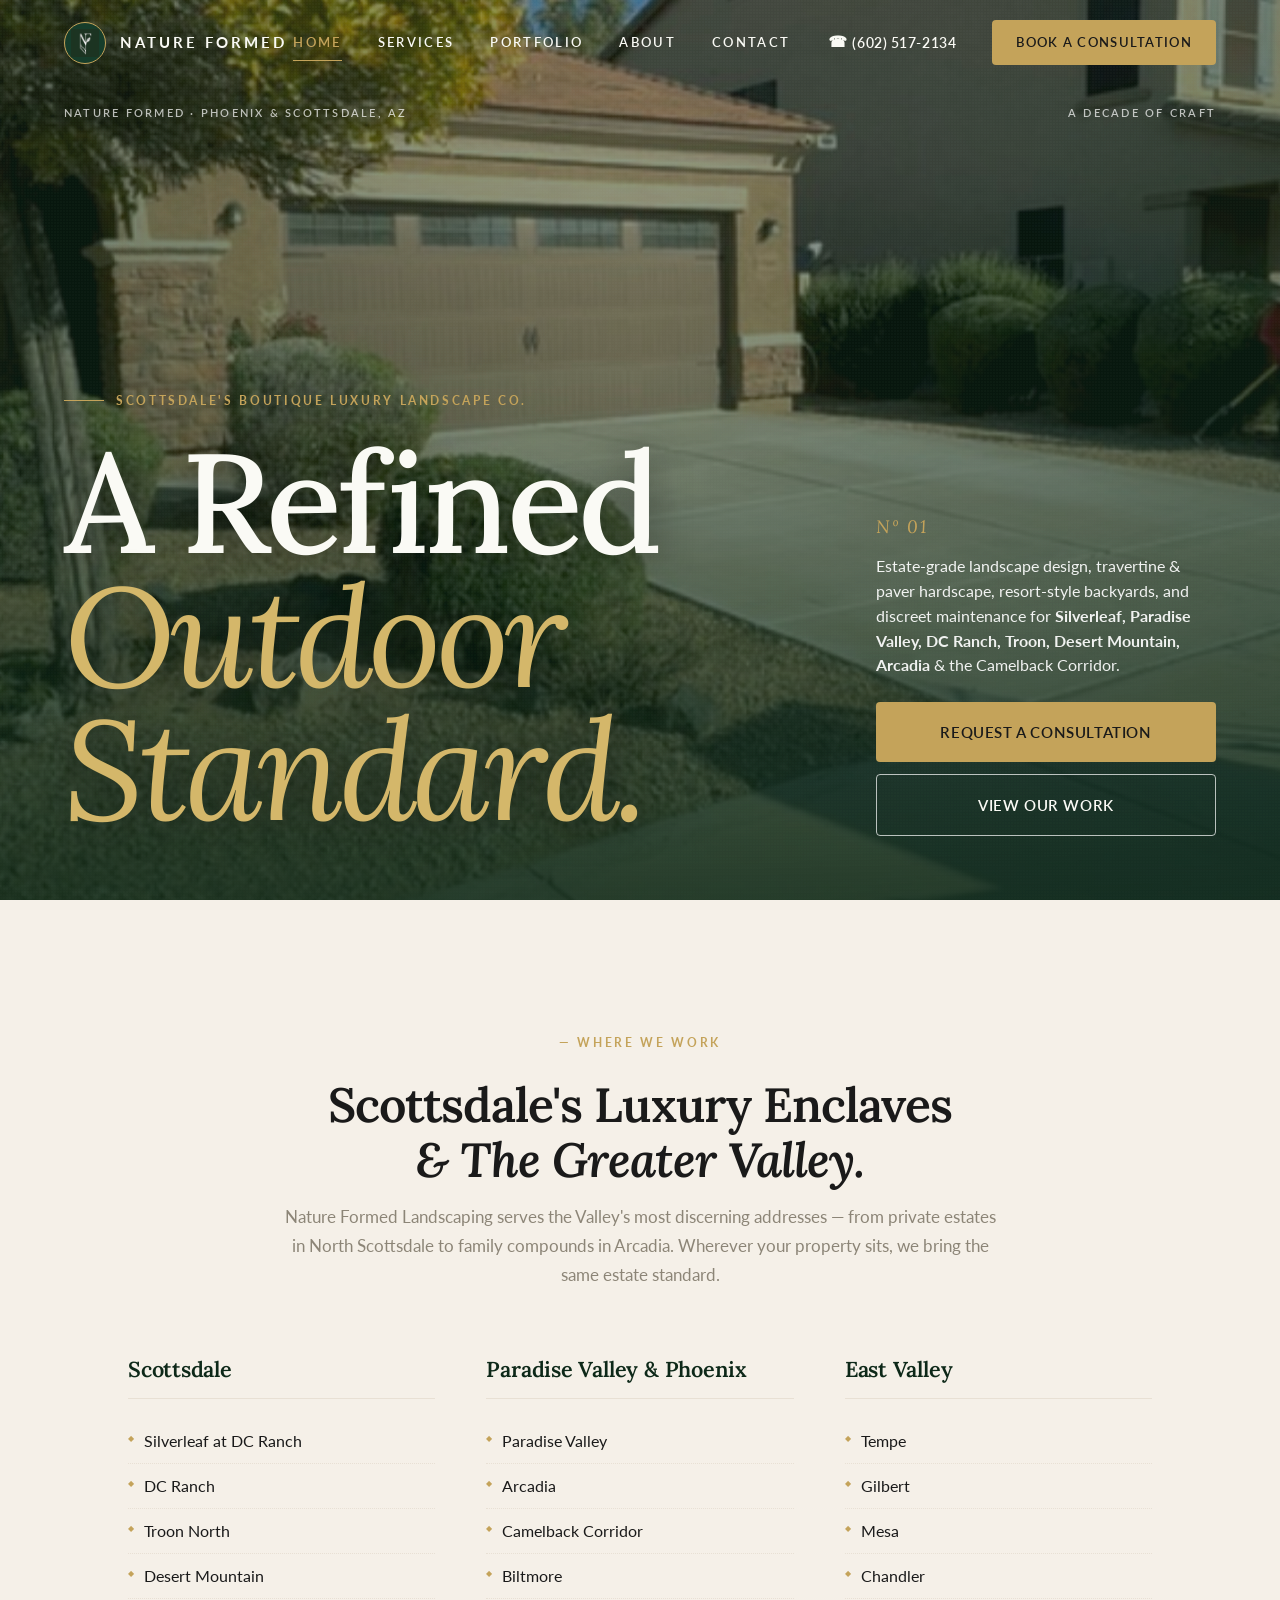
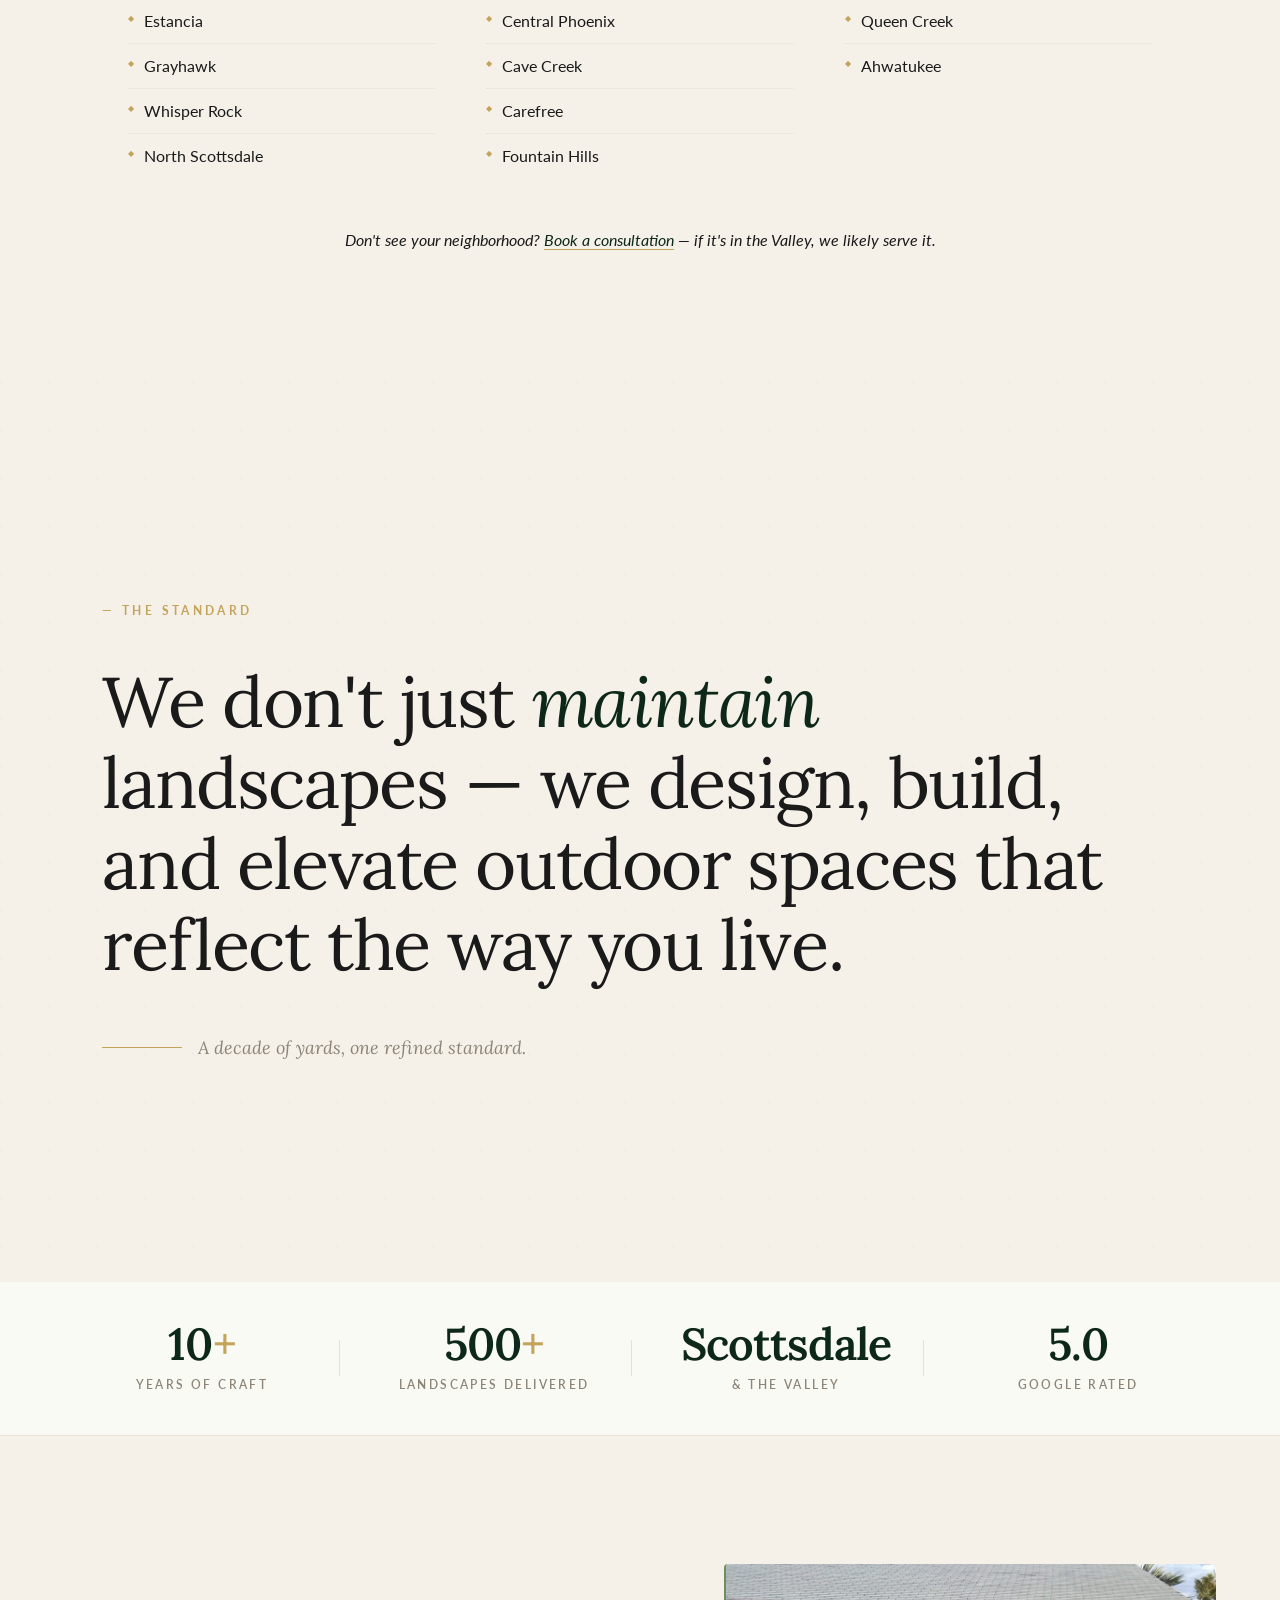
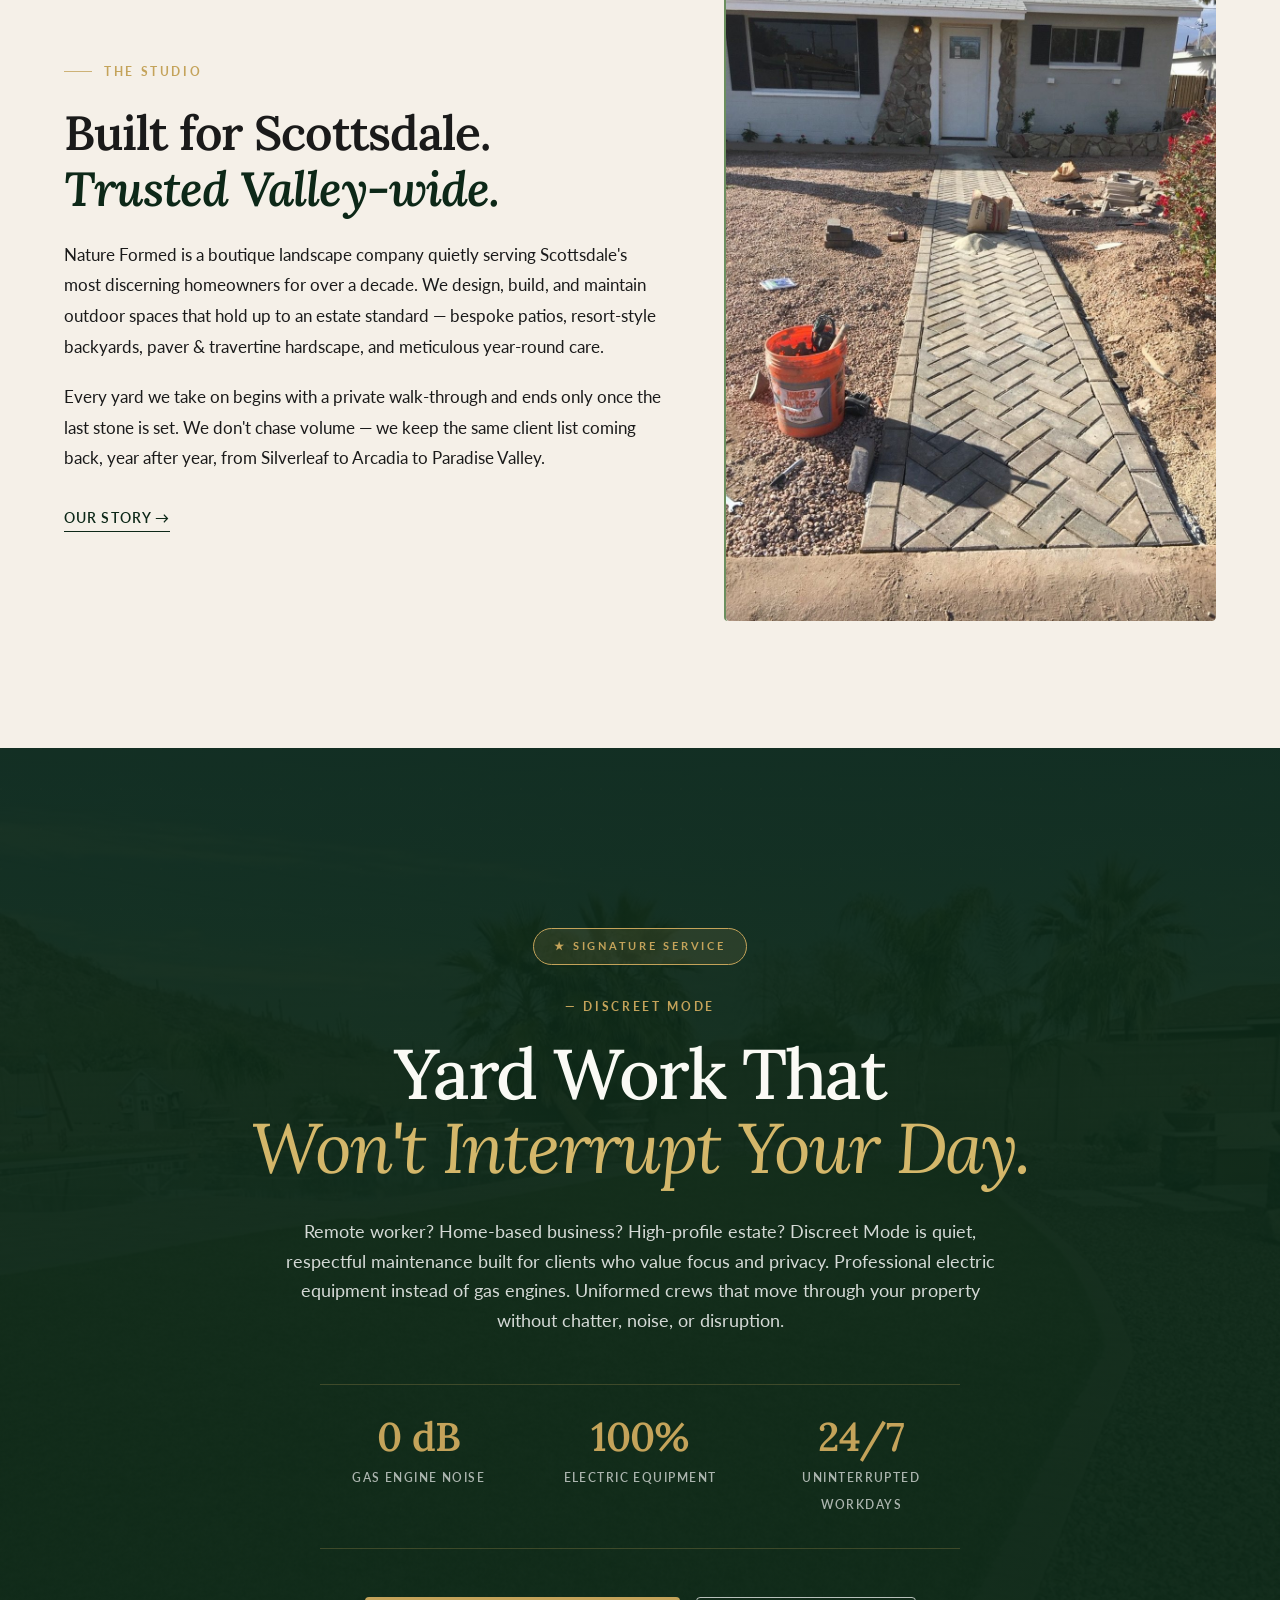
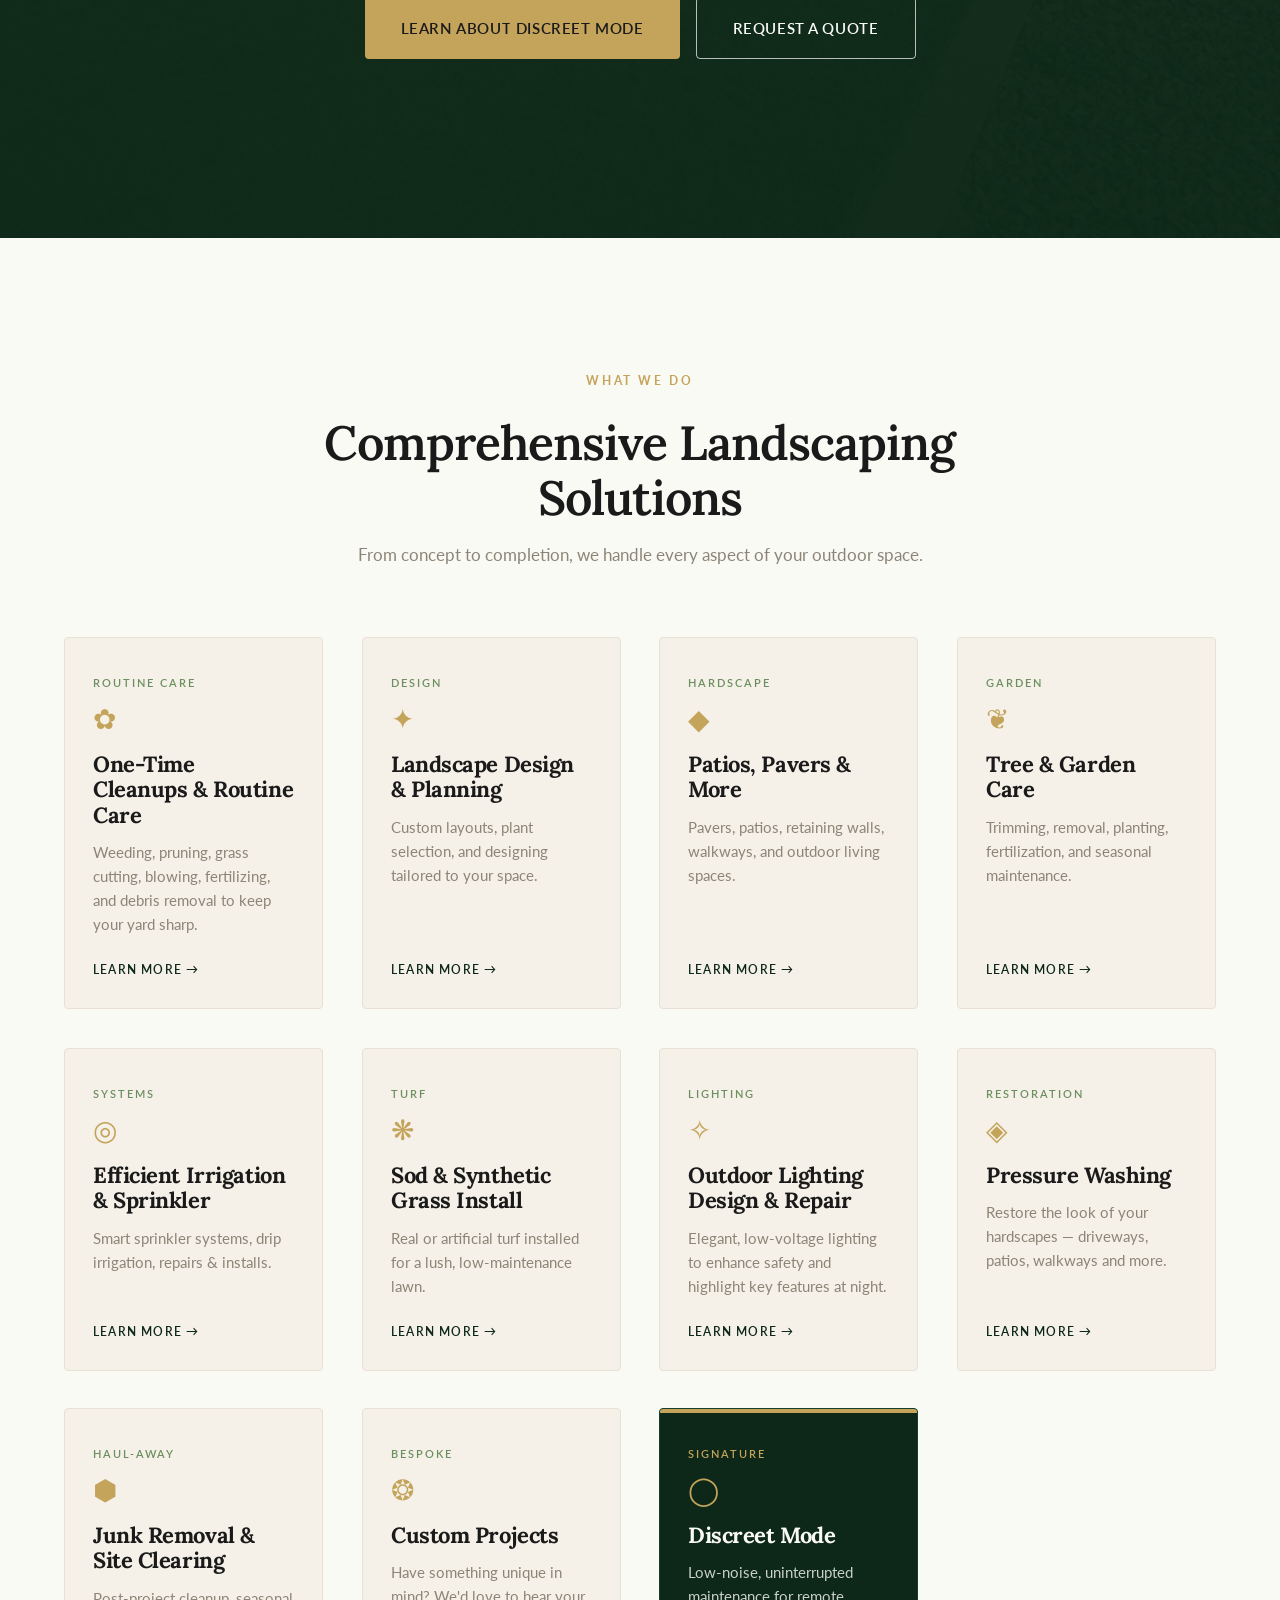
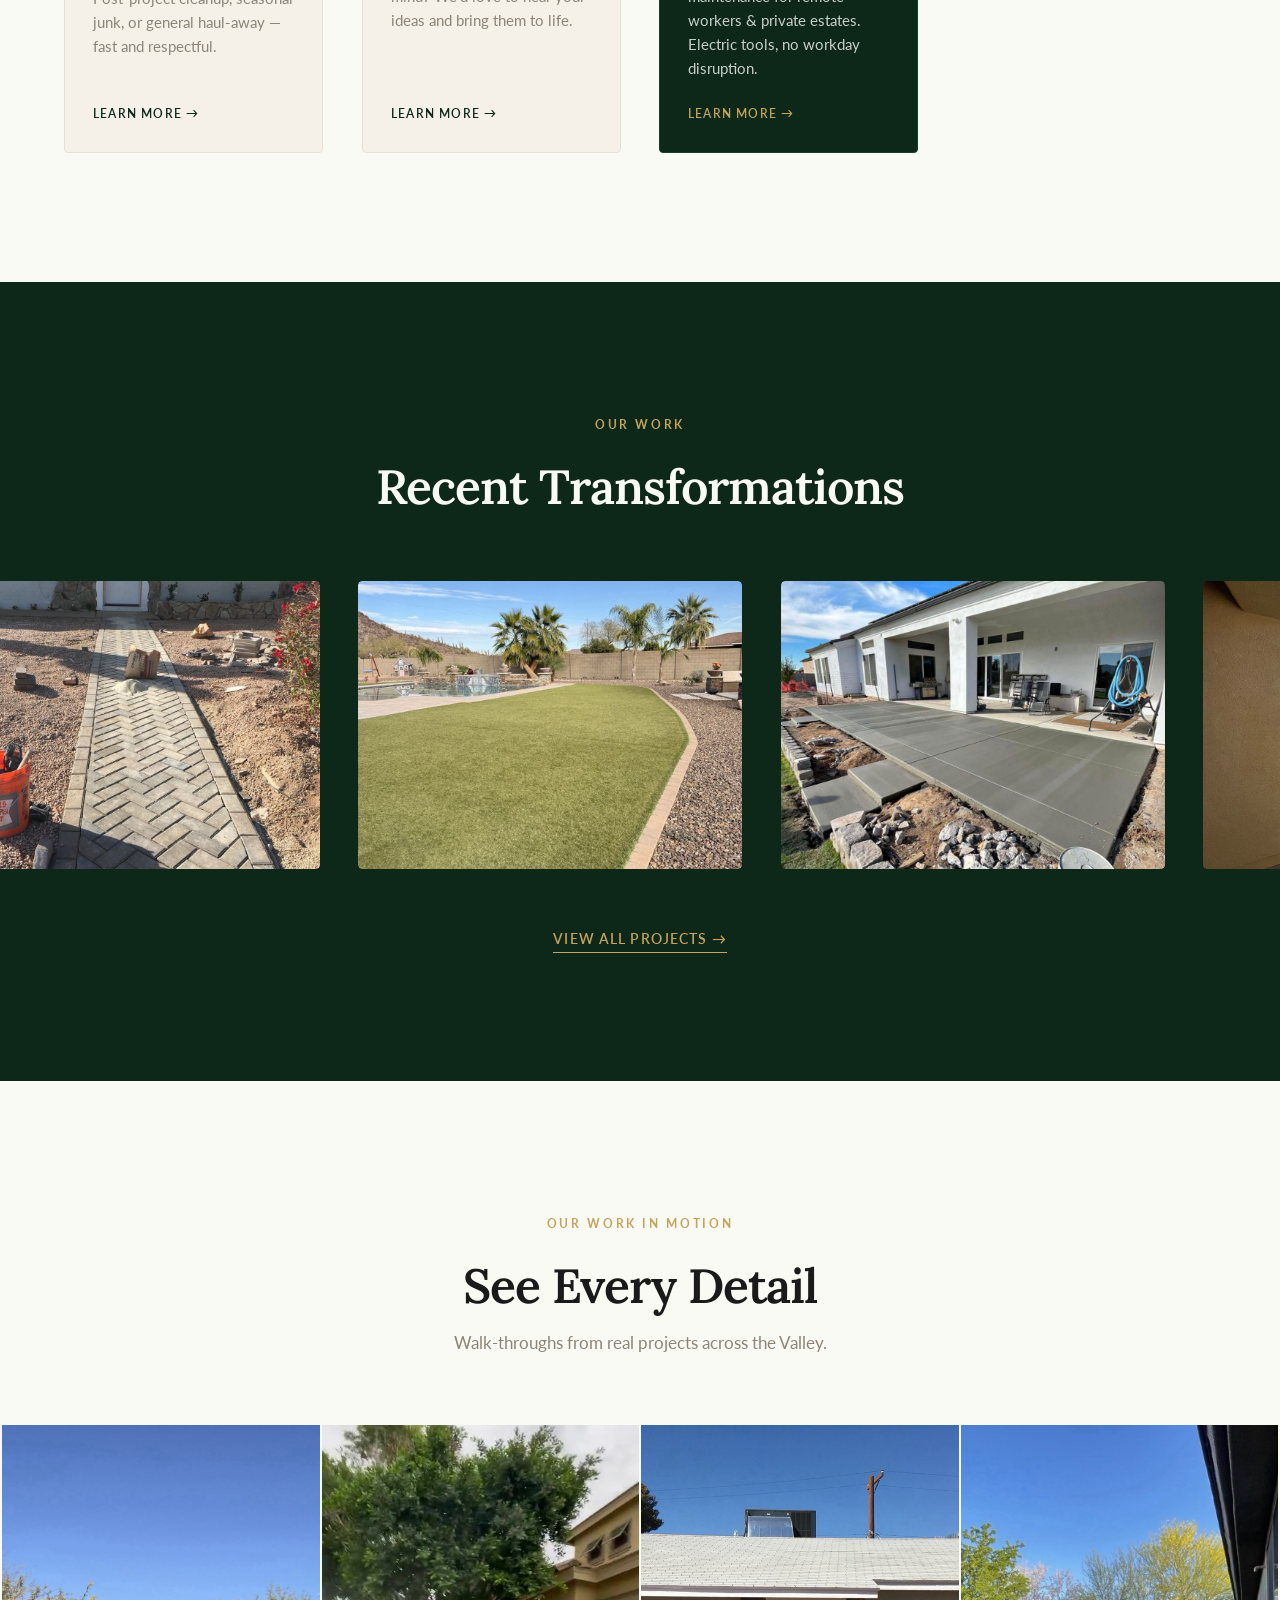
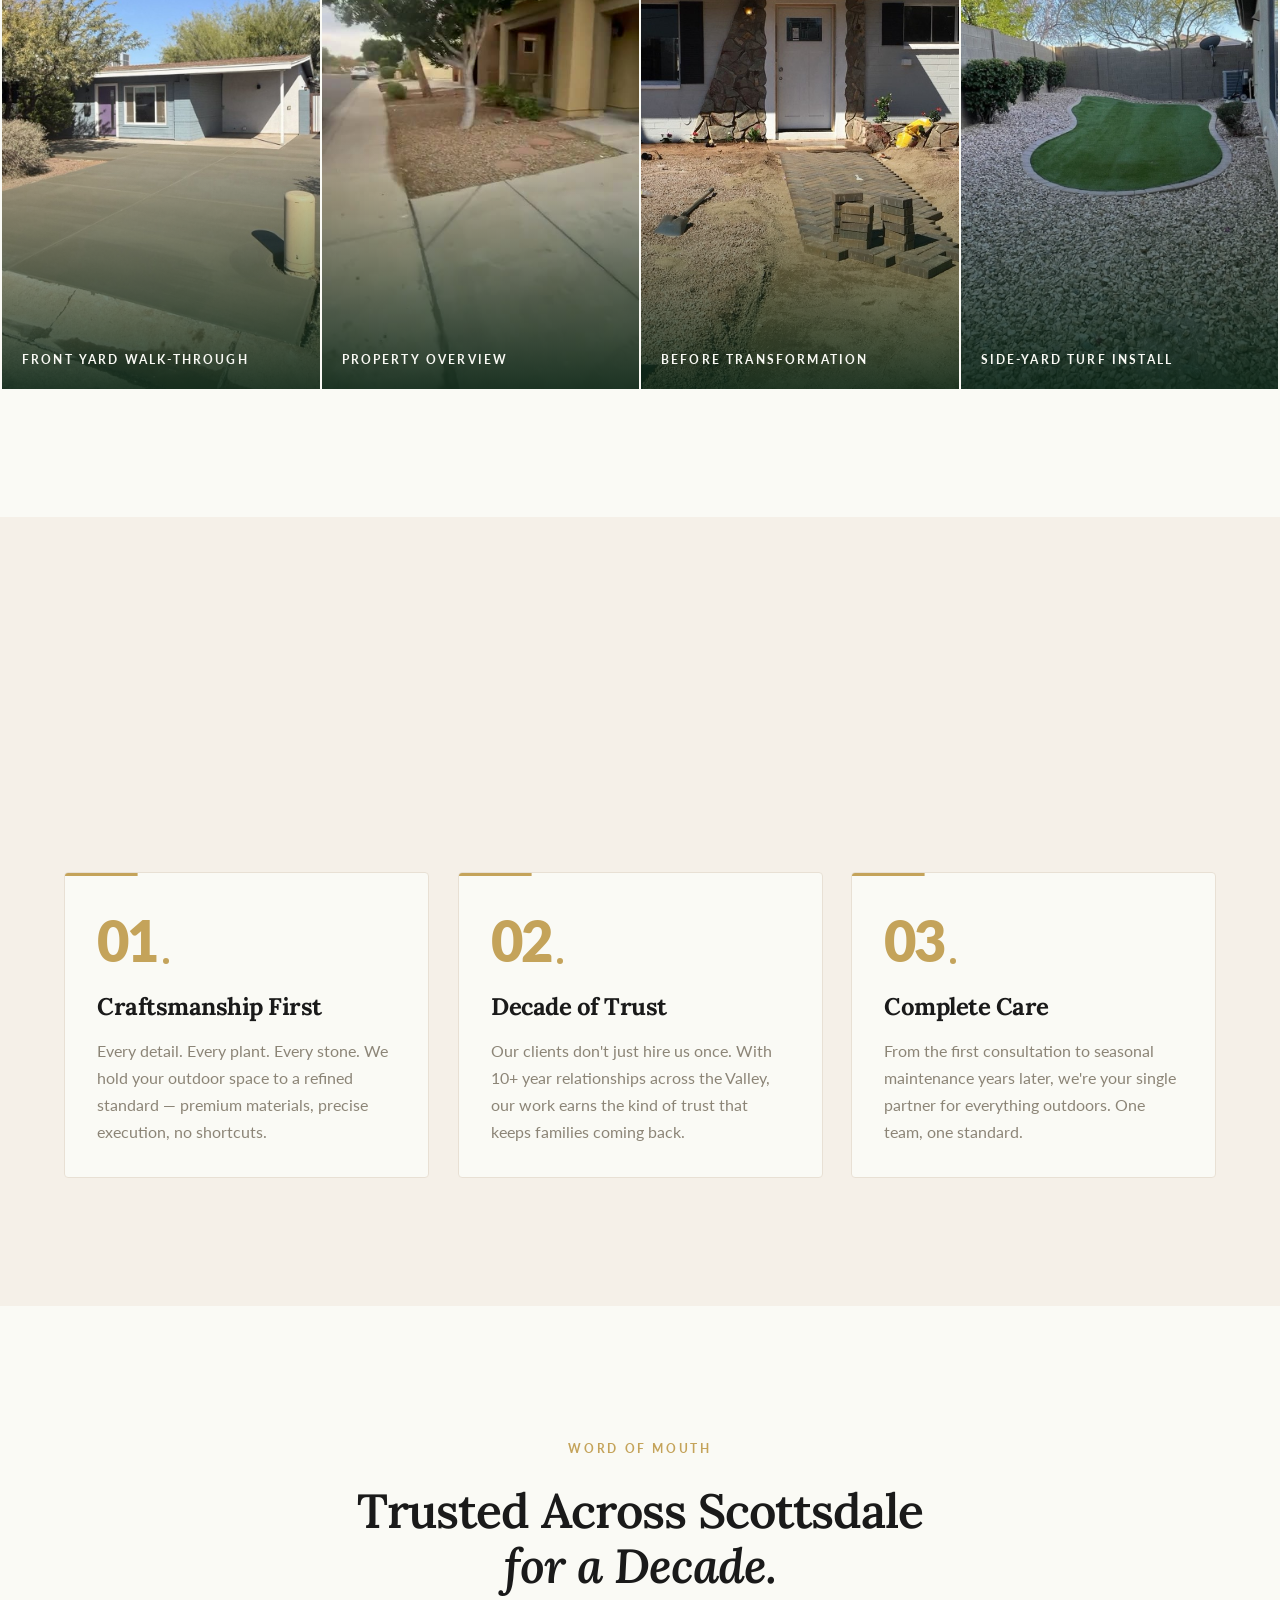
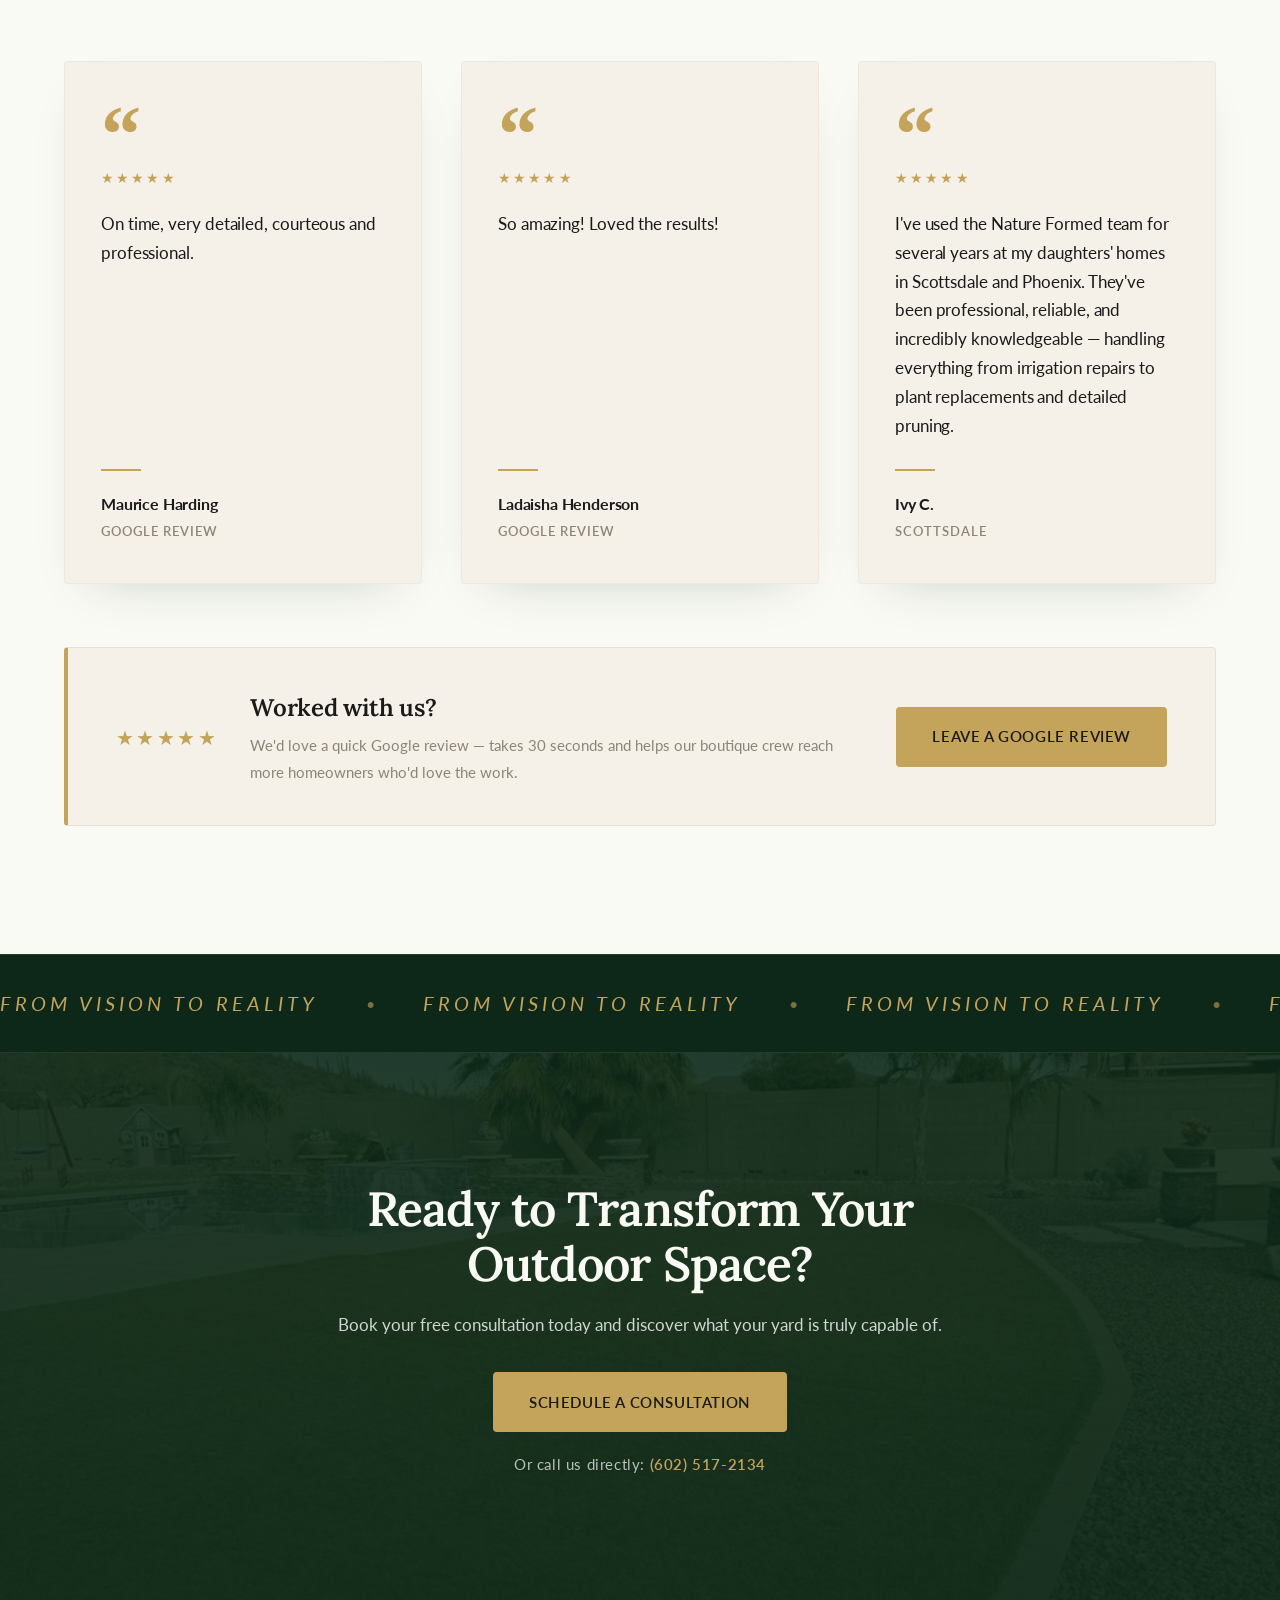
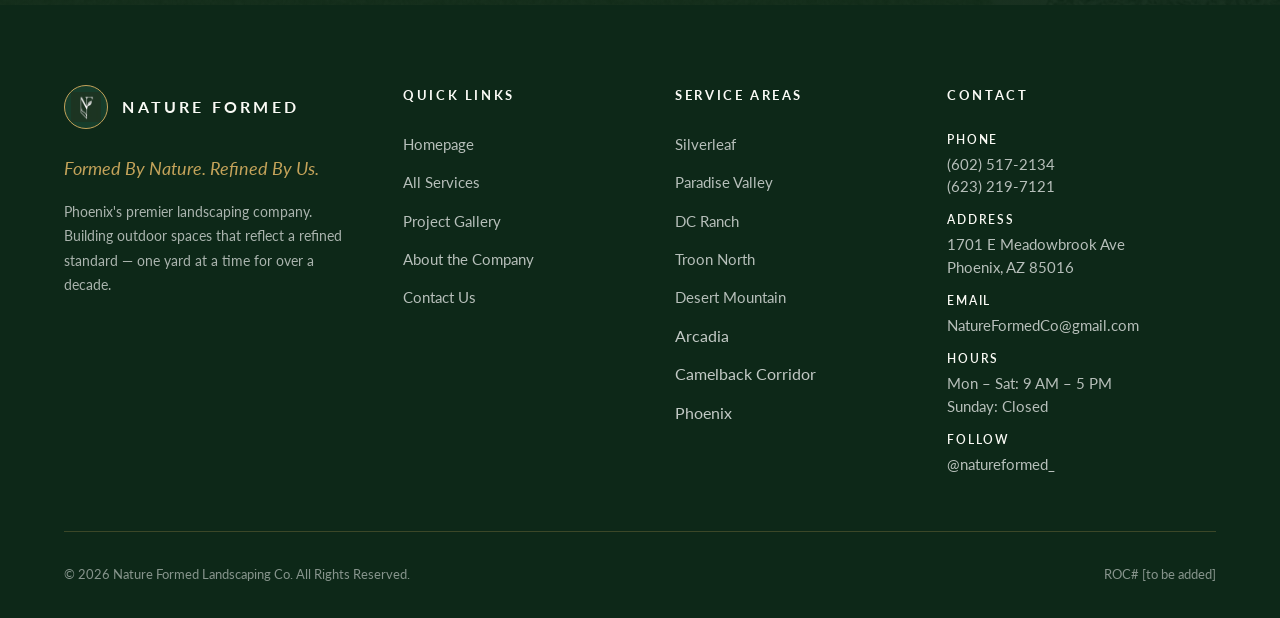
==== commit 4b9db42e: "conv: phone in nav + replace screenshot poster with clean frame Conversion-driving changes for high-" ====
--- a/index.html
+++ b/index.html
@@ -32,7 +32,7 @@
   <link href="https://fonts.googleapis.com/css2?family=Lora:ital,wght@0,400;0,500;0,600;0,700;1,400;1,600&family=Lato:wght@300;400;600;700;900&display=swap" rel="stylesheet" />
 
   <!-- Styles -->
-  <link rel="stylesheet" href="css/styles.css?v=20260501a" />
+  <link rel="stylesheet" href="css/styles.css?v=20260501b" />
 
   <!-- Schema.org LocalBusiness — maxed for AI search + local luxury positioning -->
   <script type="application/ld+json">
@@ -237,8 +237,8 @@
       <a href="services.html" class="nav__link">Services</a>
       <a href="portfolio.html" class="nav__link">Portfolio</a>
       <a href="about.html" class="nav__link">About</a>
-      <a href="appointments.html" class="nav__link">Book</a>
       <a href="contact.html" class="nav__link">Contact</a>
+      <a href="tel:+16025172134" class="nav__phone" aria-label="Call us at (602) 517-2134"><span class="nav__phone-icon" aria-hidden="true">☎</span>(602) 517-2134</a>
       <a href="appointments.html" class="nav__cta">Book a Consultation</a>
     </nav>
     <button class="nav__toggle" aria-label="Open menu" aria-expanded="false">
@@ -802,6 +802,6 @@
   </footer>
 
   <script>document.getElementById('year').textContent = new Date().getFullYear();</script>
-  <script src="js/main.js?v=20260501a"></script>
+  <script src="js/main.js?v=20260501b"></script>
 </body>
 </html>
--- a/css/styles.css
+++ b/css/styles.css
@@ -340,6 +340,29 @@
   transition: background 0.3s ease, transform 0.3s ease;
 }
 .nav__cta:hover { background: var(--gold-light); transform: translateY(-1px); }
+
+.nav__phone {
+  display: inline-flex;
+  align-items: center;
+  gap: 0.4rem;
+  color: var(--warm-white);
+  font-family: "Lato", -apple-system, BlinkMacSystemFont, "Segoe UI", Helvetica, Arial, sans-serif;
+  font-size: 0.875rem;
+  font-weight: 600;
+  letter-spacing: 0.04em;
+  white-space: nowrap;
+  transition: color 0.2s ease;
+}
+.nav__phone:hover { color: var(--gold); }
+.nav__phone-icon {
+  font-size: 0.95rem;
+  transform: scaleX(-1) translateY(-1px);
+  display: inline-block;
+}
+.nav.is-scrolled .nav__phone,
+.nav.is-light:not(.is-scrolled) .nav__phone { color: var(--charcoal); }
+.nav.is-scrolled .nav__phone:hover,
+.nav.is-light:not(.is-scrolled) .nav__phone:hover { color: var(--forest); }
 
 .nav__toggle {
   display: none;
@@ -2463,6 +2486,7 @@
     gap: 2.5rem; padding: 2rem; z-index: 9999; }
   .nav__menu.is-open { display: flex; }
   .nav__menu .nav__link { font-size: 1.25rem; letter-spacing: 0.2em; }
+  .nav__menu .nav__phone { color: var(--warm-white); font-size: 1.25rem; letter-spacing: 0.04em; }
   .nav__menu .nav__cta { padding: 1rem 2rem; font-size: 0.9375rem; }
   .nav__toggle { display: block; z-index: 10000; }
 
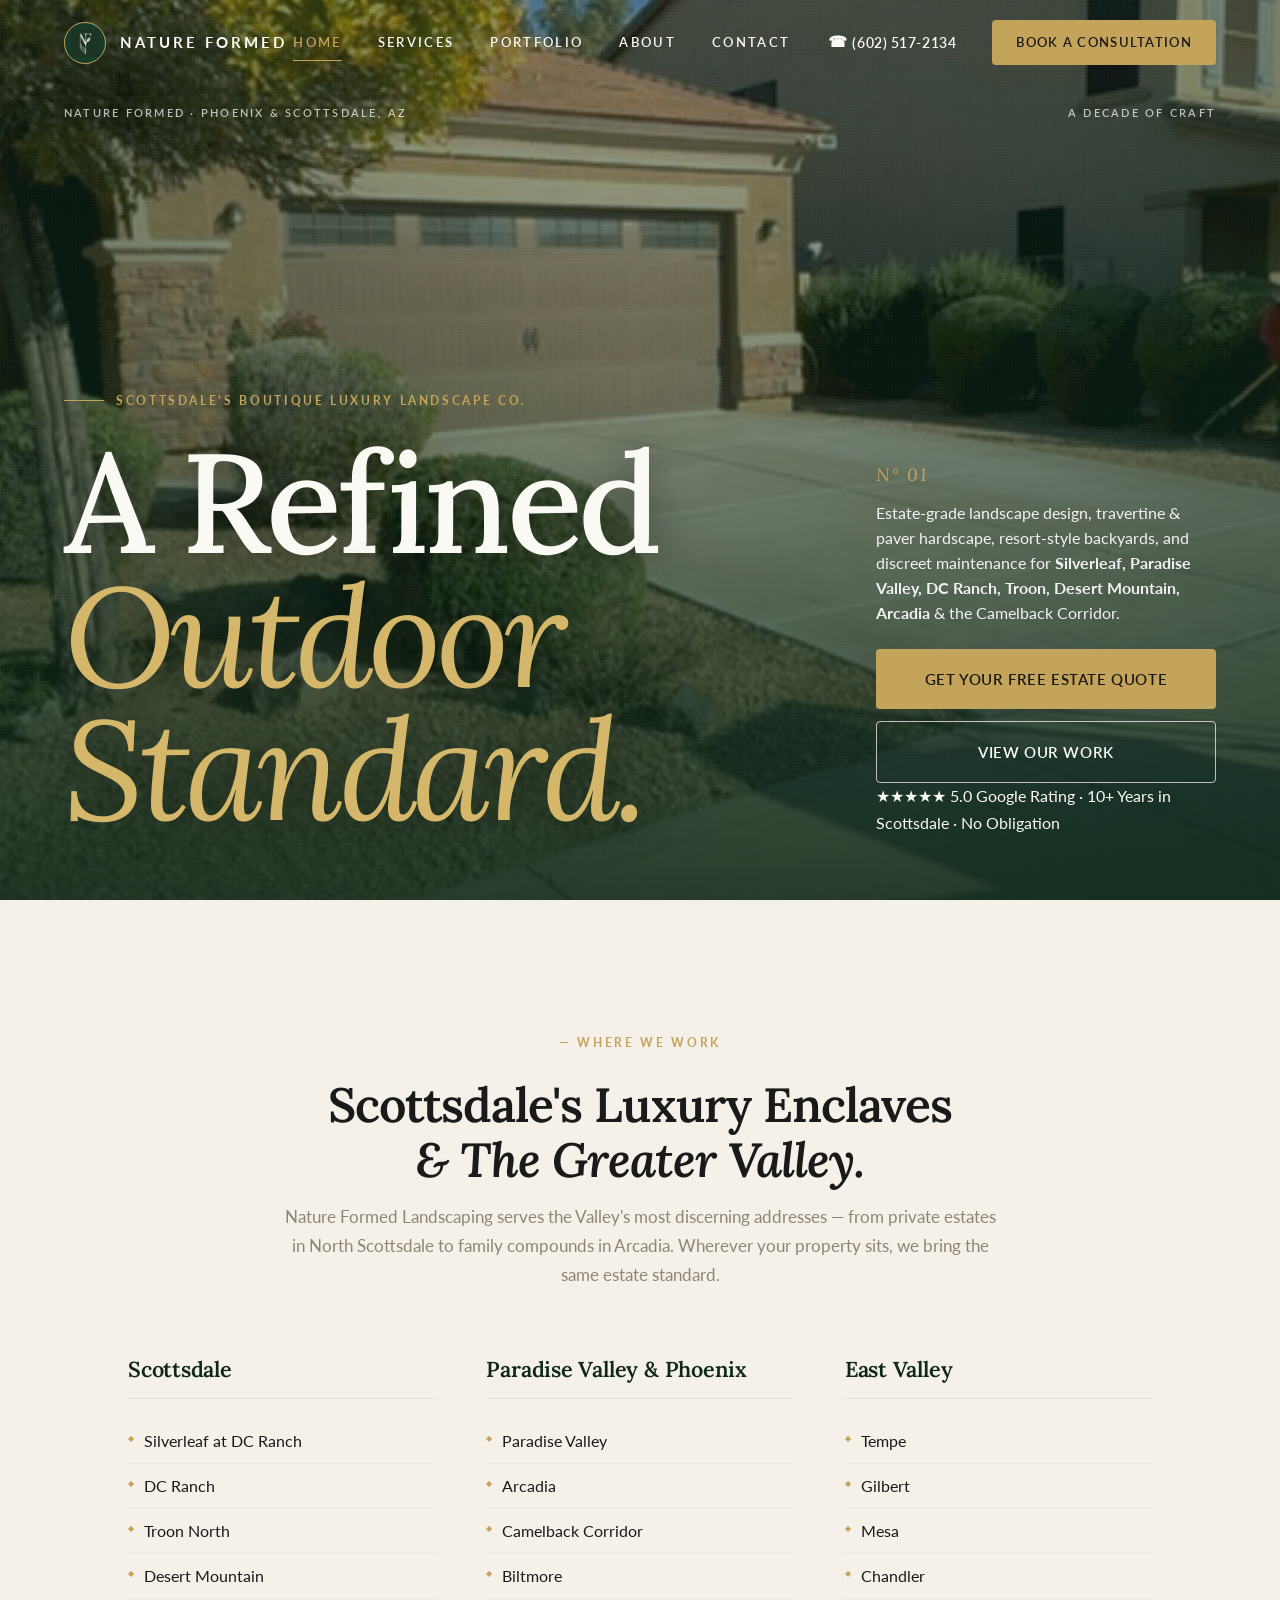
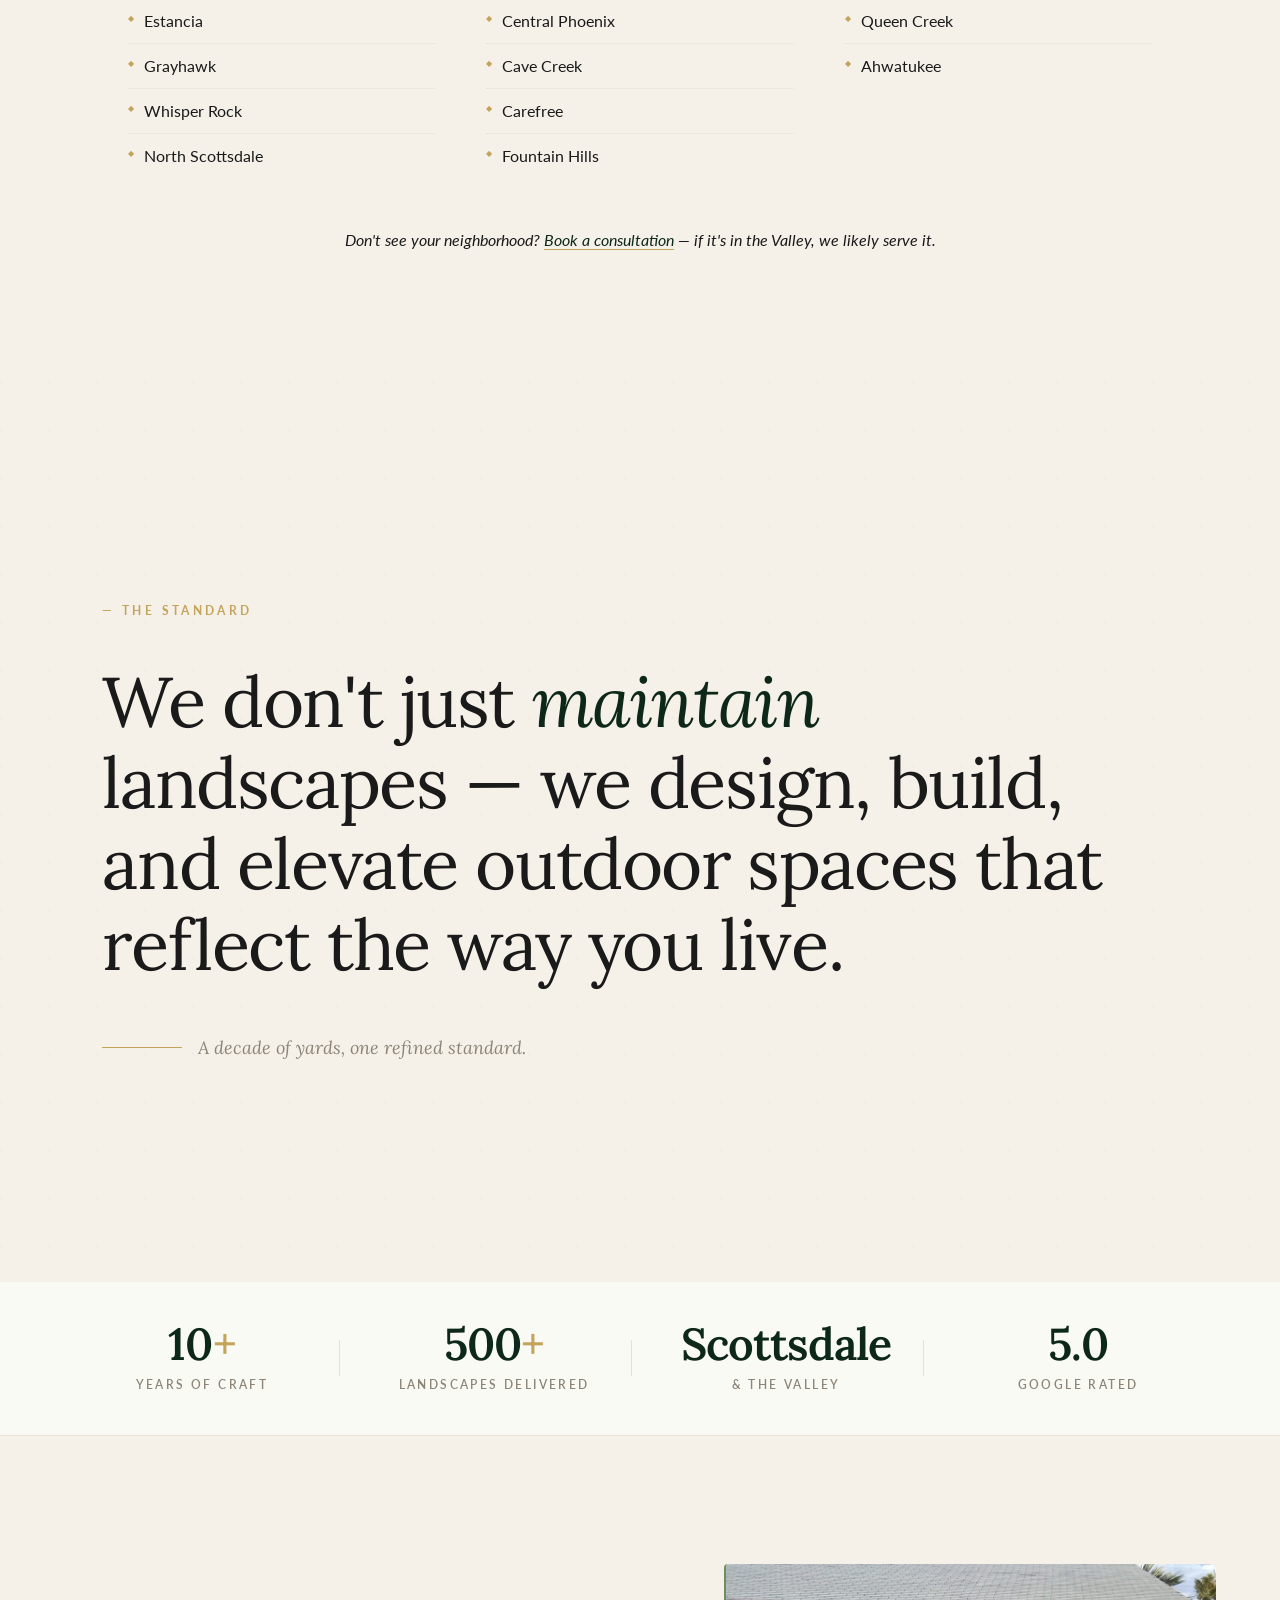
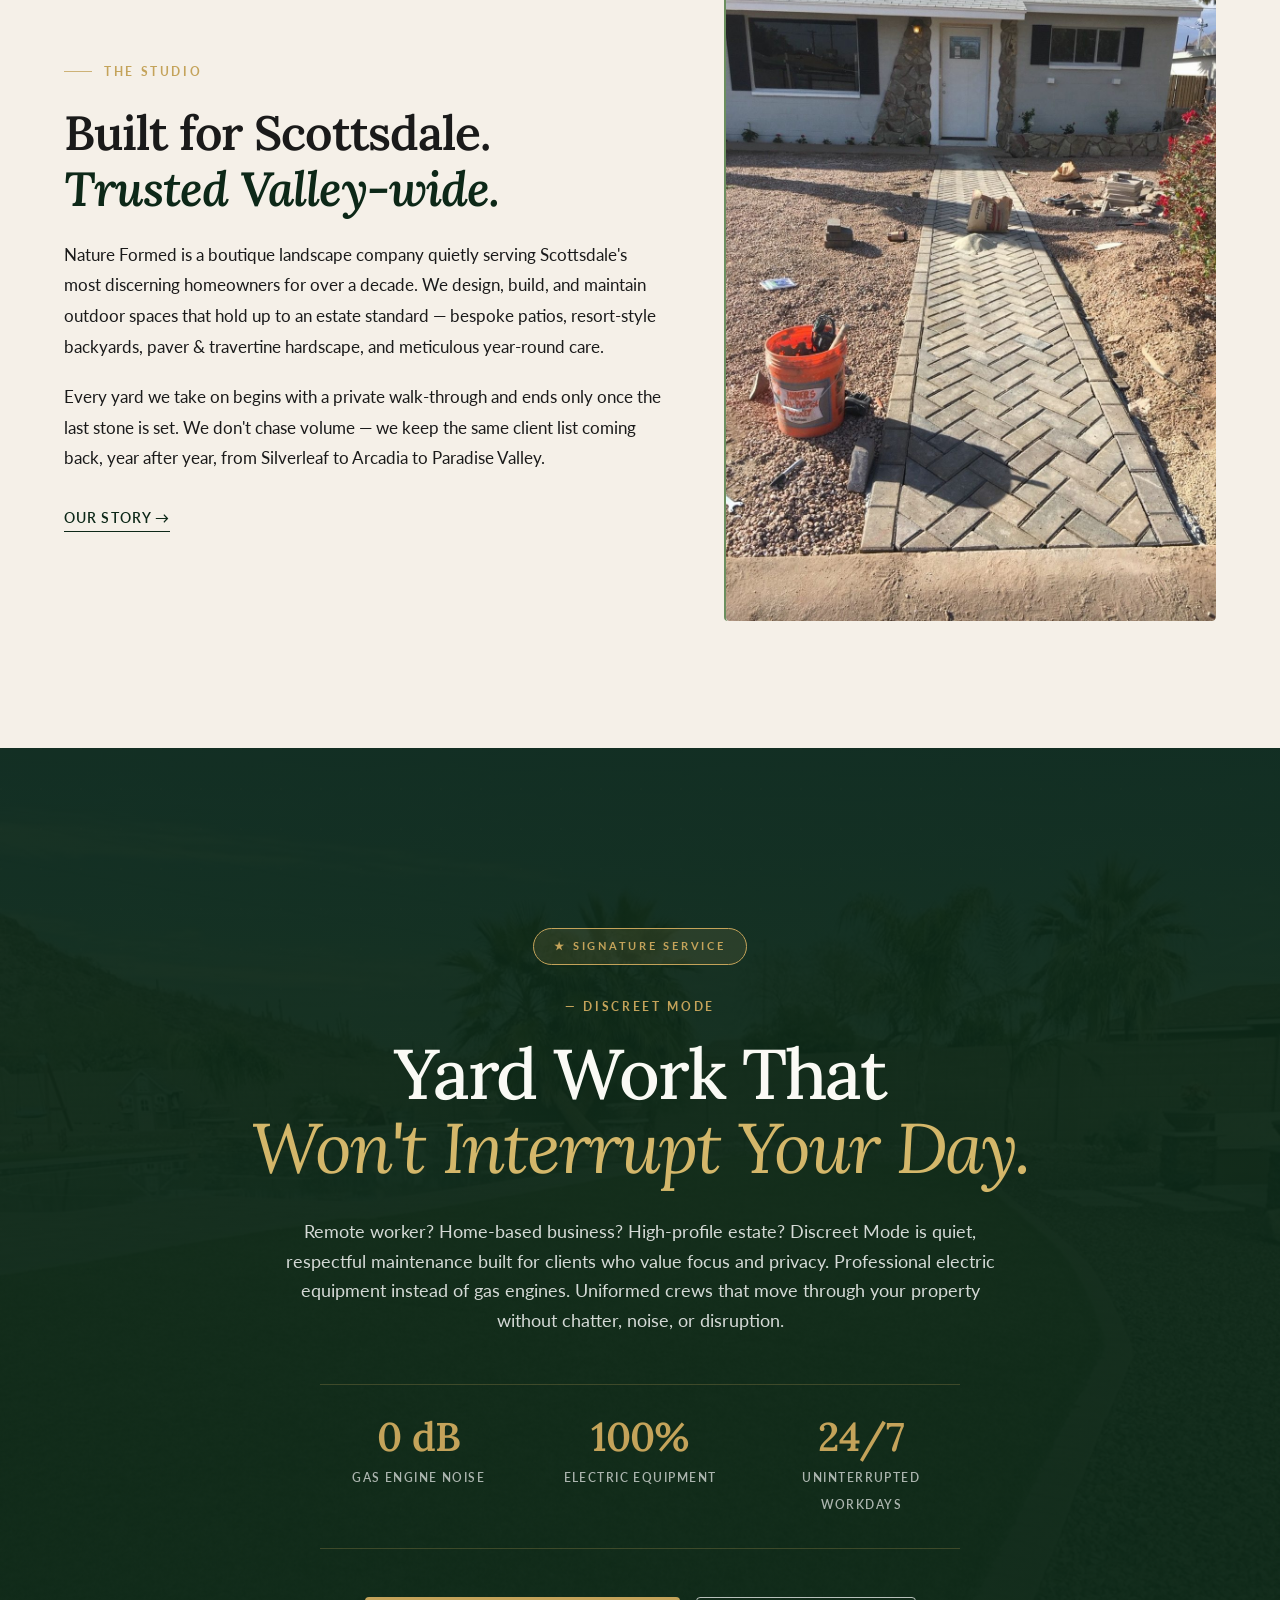
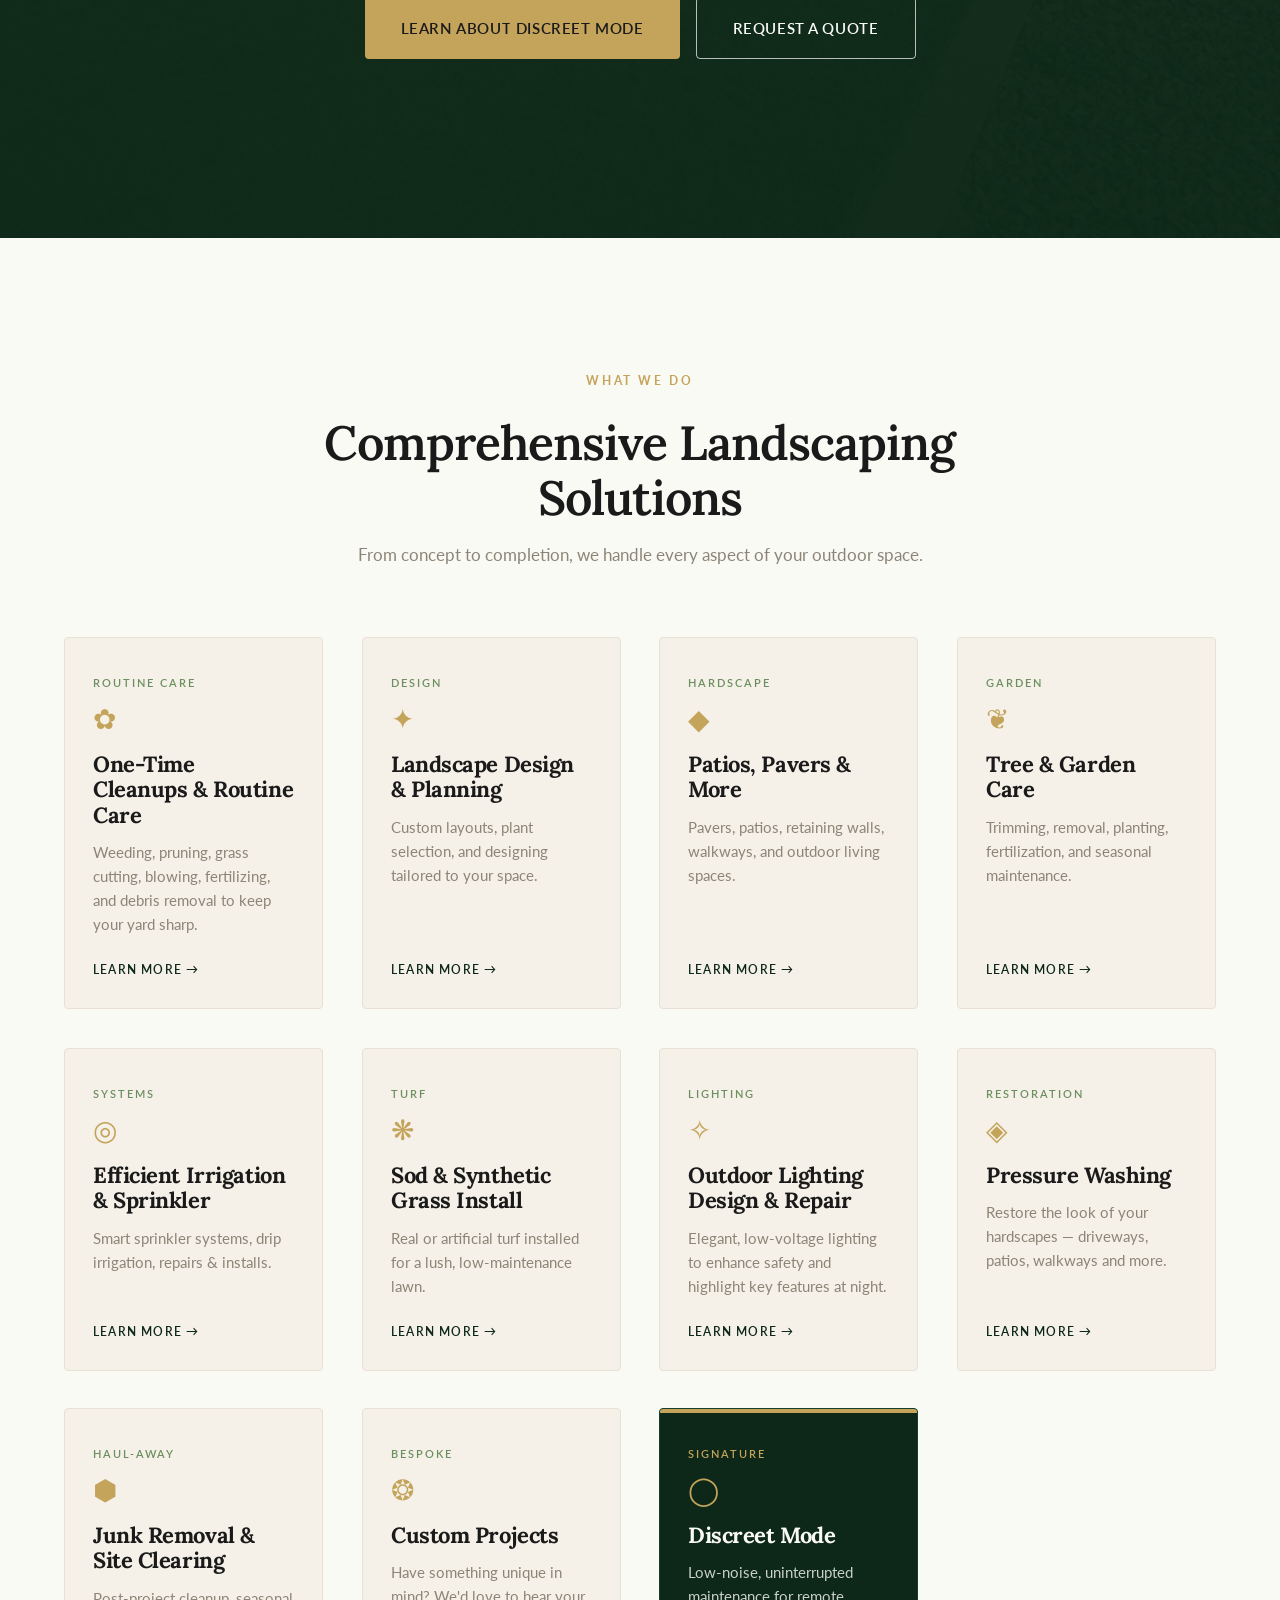
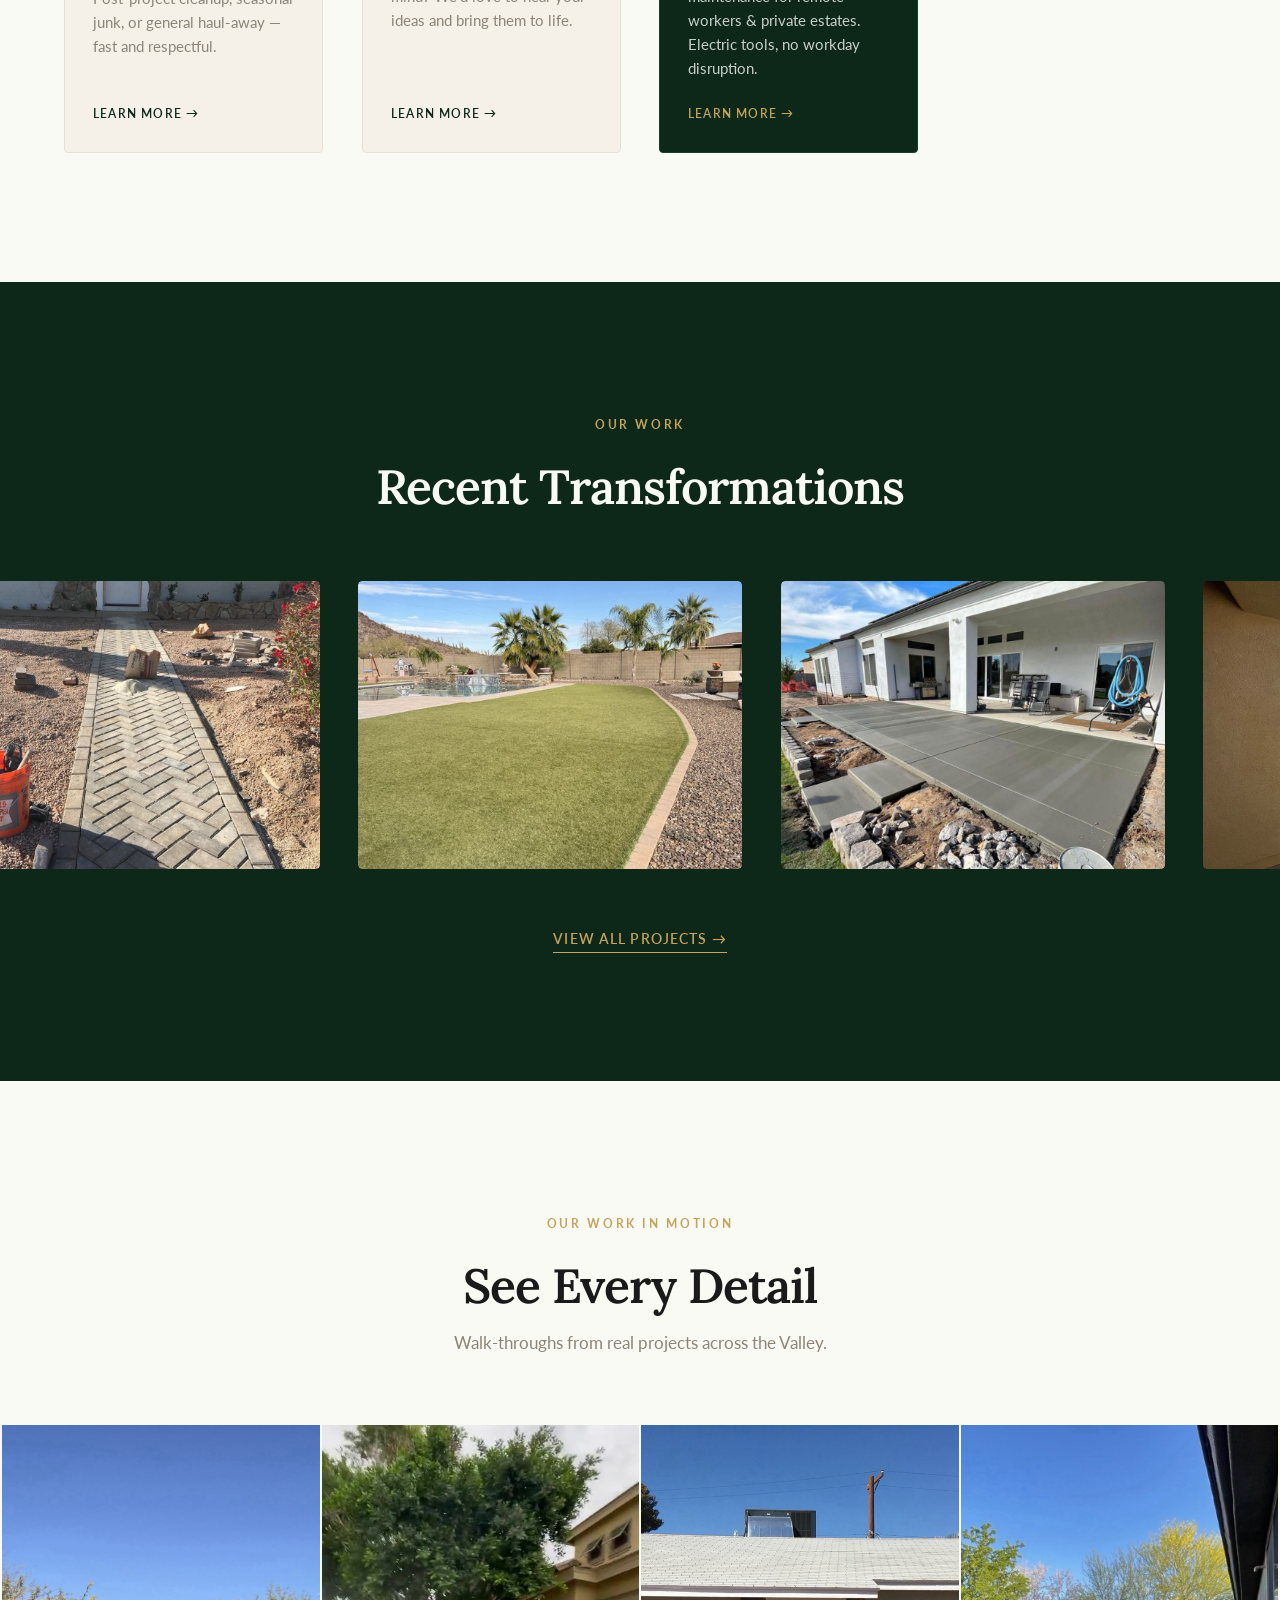
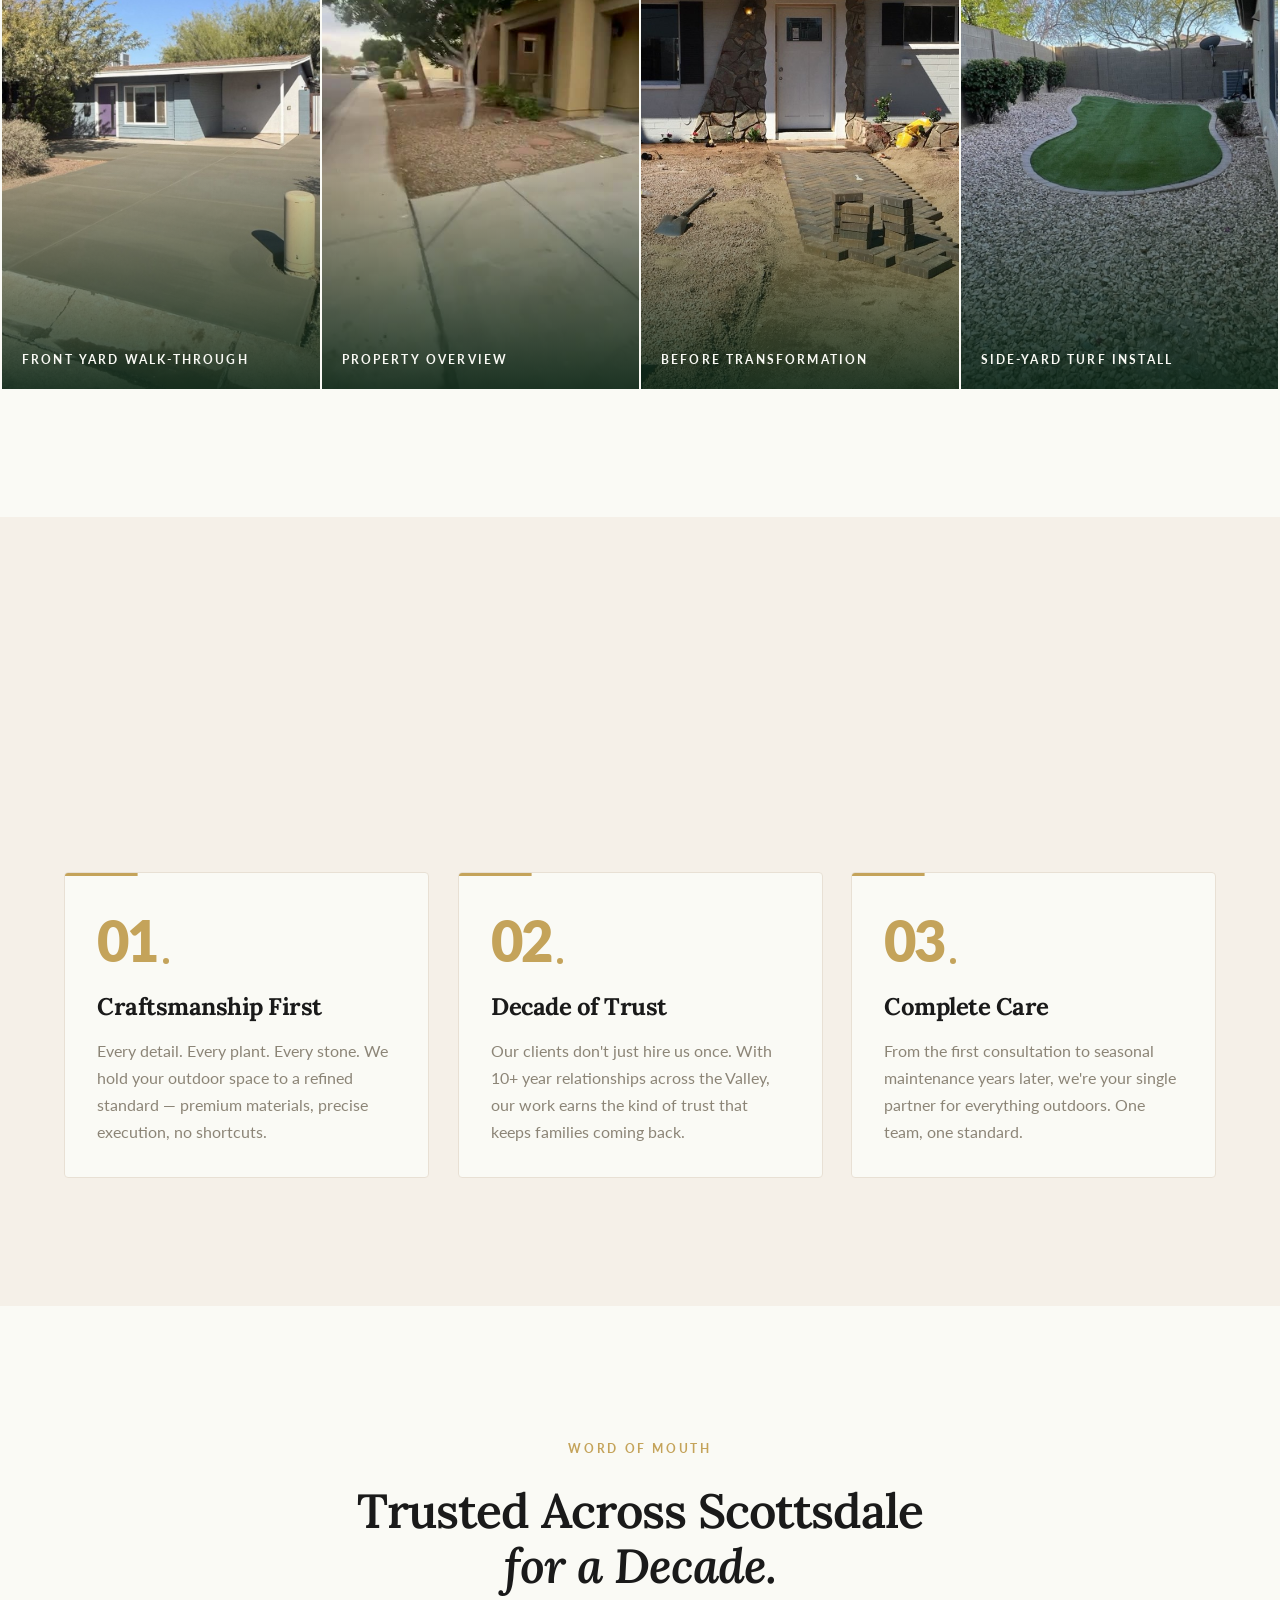
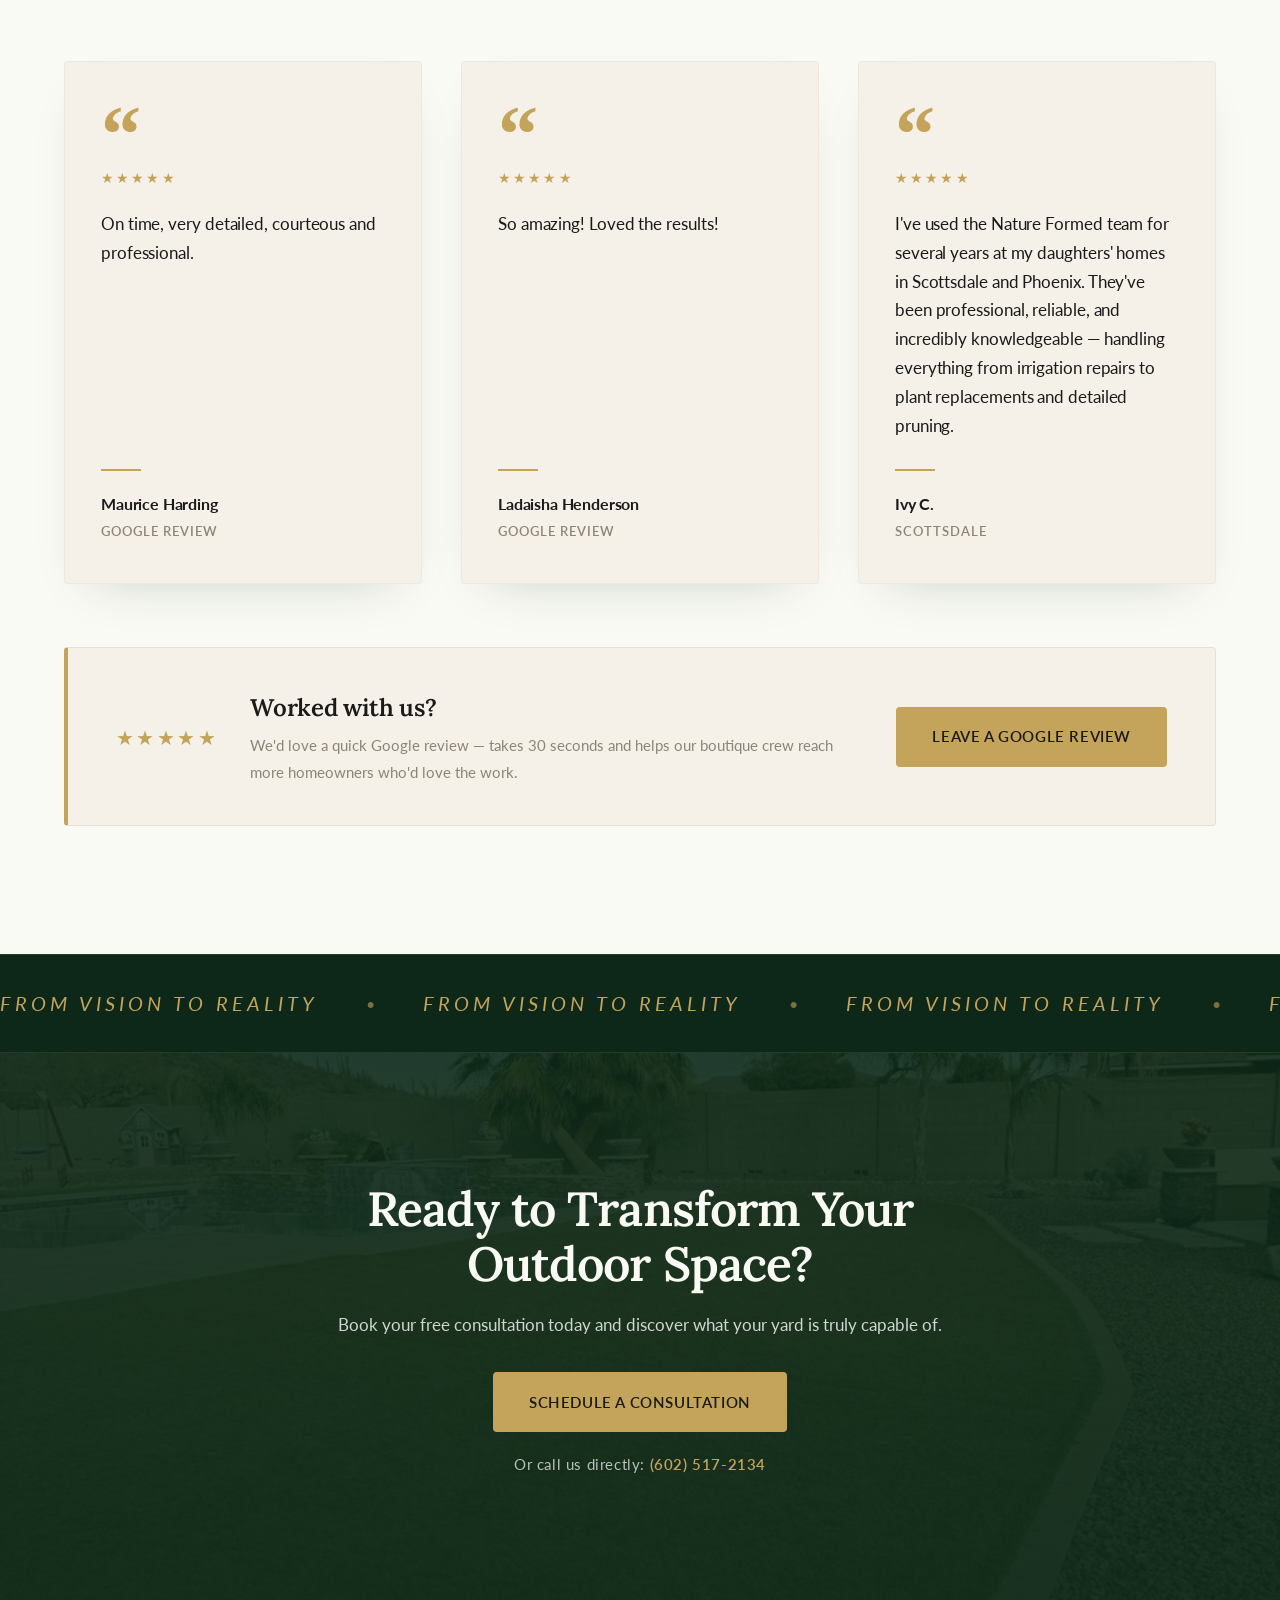
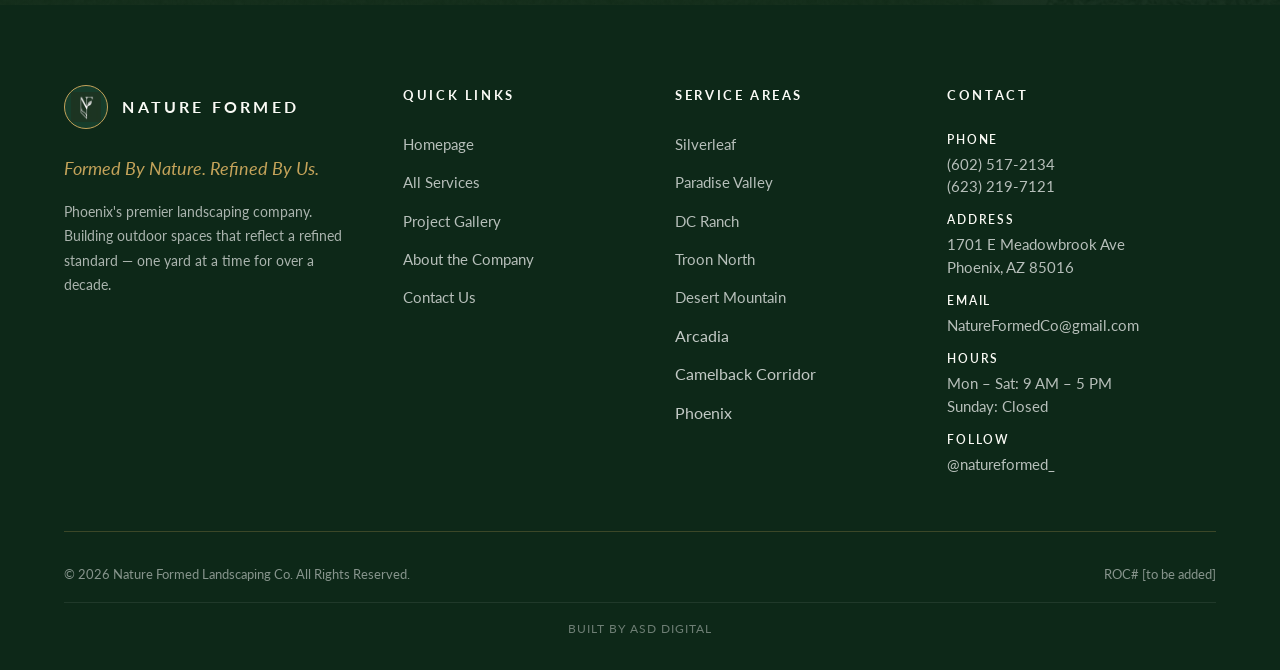
==== commit def58747: "footer: ASD Digital credit + mobile readability fixes - Add "Built by ASD Digital" credit line to al" ====
--- a/index.html
+++ b/index.html
@@ -271,8 +271,15 @@
     <div class="hero__panel">
       <p class="hero__panel-text">Estate-grade landscape design, travertine &amp; paver hardscape, resort-style backyards, and discreet maintenance for <strong>Silverleaf, Paradise Valley, DC Ranch, Troon, Desert Mountain, Arcadia</strong> &amp; the Camelback Corridor.</p>
       <div class="hero__ctas">
-        <a href="contact.html" class="btn btn--primary">Request a Consultation</a>
+        <a href="contact.html" class="btn btn--primary">Get Your Free Estate Quote</a>
         <a href="portfolio.html" class="btn btn--outline">View Our Work</a>
+      </div>
+      <div class="hero__trust" aria-label="Trust signals">
+        <span class="hero__trust-item"><span class="hero__trust-stars" aria-hidden="true">★★★★★</span> 5.0 Google Rating</span>
+        <span class="hero__trust-sep" aria-hidden="true">·</span>
+        <span class="hero__trust-item">10+ Years in Scottsdale</span>
+        <span class="hero__trust-sep" aria-hidden="true">·</span>
+        <span class="hero__trust-item">No Obligation</span>
       </div>
     </div>
 
@@ -799,7 +806,9 @@
       <div>© <span id="year">2026</span> Nature Formed Landscaping Co. All Rights Reserved.</div>
       <div>ROC# [to be added]</div>
     </div>
+    <div class="footer__credit">Built by ASD Digital</div>
   </footer>
+
 
   <script>document.getElementById('year').textContent = new Date().getFullYear();</script>
   <script src="js/main.js?v=20260501b"></script>
--- a/css/styles.css
+++ b/css/styles.css
@@ -11,6 +11,7 @@
   -webkit-text-size-adjust: 100%;
   text-size-adjust: 100%;
 }
+html { overflow-x: hidden; }
 body { min-height: 100vh; overflow-x: hidden; }
 img, video { max-width: 100%; height: auto; display: block; }
 button { cursor: pointer; border: none; background: none; font: inherit; color: inherit; }
@@ -873,8 +874,11 @@
   white-space: nowrap;
 }
 @media (max-width: 600px) {
-  .hero__meta { font-size: 0.65rem; letter-spacing: 0.15em; }
+  .hero__meta { font-size: 0.75rem; letter-spacing: 0.12em; }
   .hero__meta-right { display: none; }
+}
+@media (max-width: 360px) {
+  .hero__meta-left { white-space: normal; flex: 1 1 auto; min-width: 0; }
 }
 
 .hero__mast {
@@ -1418,6 +1422,18 @@
   color: rgba(255,255,255,0.5);
 }
 
+.footer__credit {
+  max-width: var(--container-max);
+  margin: 1rem auto 0;
+  padding-top: 1rem;
+  border-top: 1px solid rgba(255,255,255,0.08);
+  text-align: center;
+  font-size: 0.75rem;
+  letter-spacing: 0.08em;
+  text-transform: uppercase;
+  color: rgba(255,255,255,0.4);
+}
+
 /* ---------- SERVICES PAGE — DETAIL BLOCKS ---------- */
 .service-block {
   padding: calc(var(--section-padding-y) * 0.65) 0;
@@ -2547,6 +2563,17 @@
   .footer__mission { font-size: 0.9375rem; }
   .footer__bottom { font-size: 0.875rem; }
   .testimonial__meta { font-size: 0.875rem; }
+  .service-card__tag { font-size: 0.75rem; letter-spacing: 0.14em; }
+  .discreet-feature__tag { font-size: 0.75rem; letter-spacing: 0.18em; padding: 0.55rem 1.1rem; }
+  .ba-slider__tag { font-size: 0.75rem; letter-spacing: 0.16em; padding: 0.45rem 0.85rem; }
+  .project-card__label,
+  .portfolio-card__cat,
+  .contact-card__label,
+  .discreet__badge { font-size: 0.75rem; letter-spacing: 0.14em; }
+
+  /* Bigger tap targets for footer nav links */
+  .footer__list li { margin-bottom: 0.25rem; }
+  .footer__list a { padding: 0.5rem 0; font-size: 1rem; }
 }
 
 /* ---------- SCROLL PROGRESS BAR ---------- */
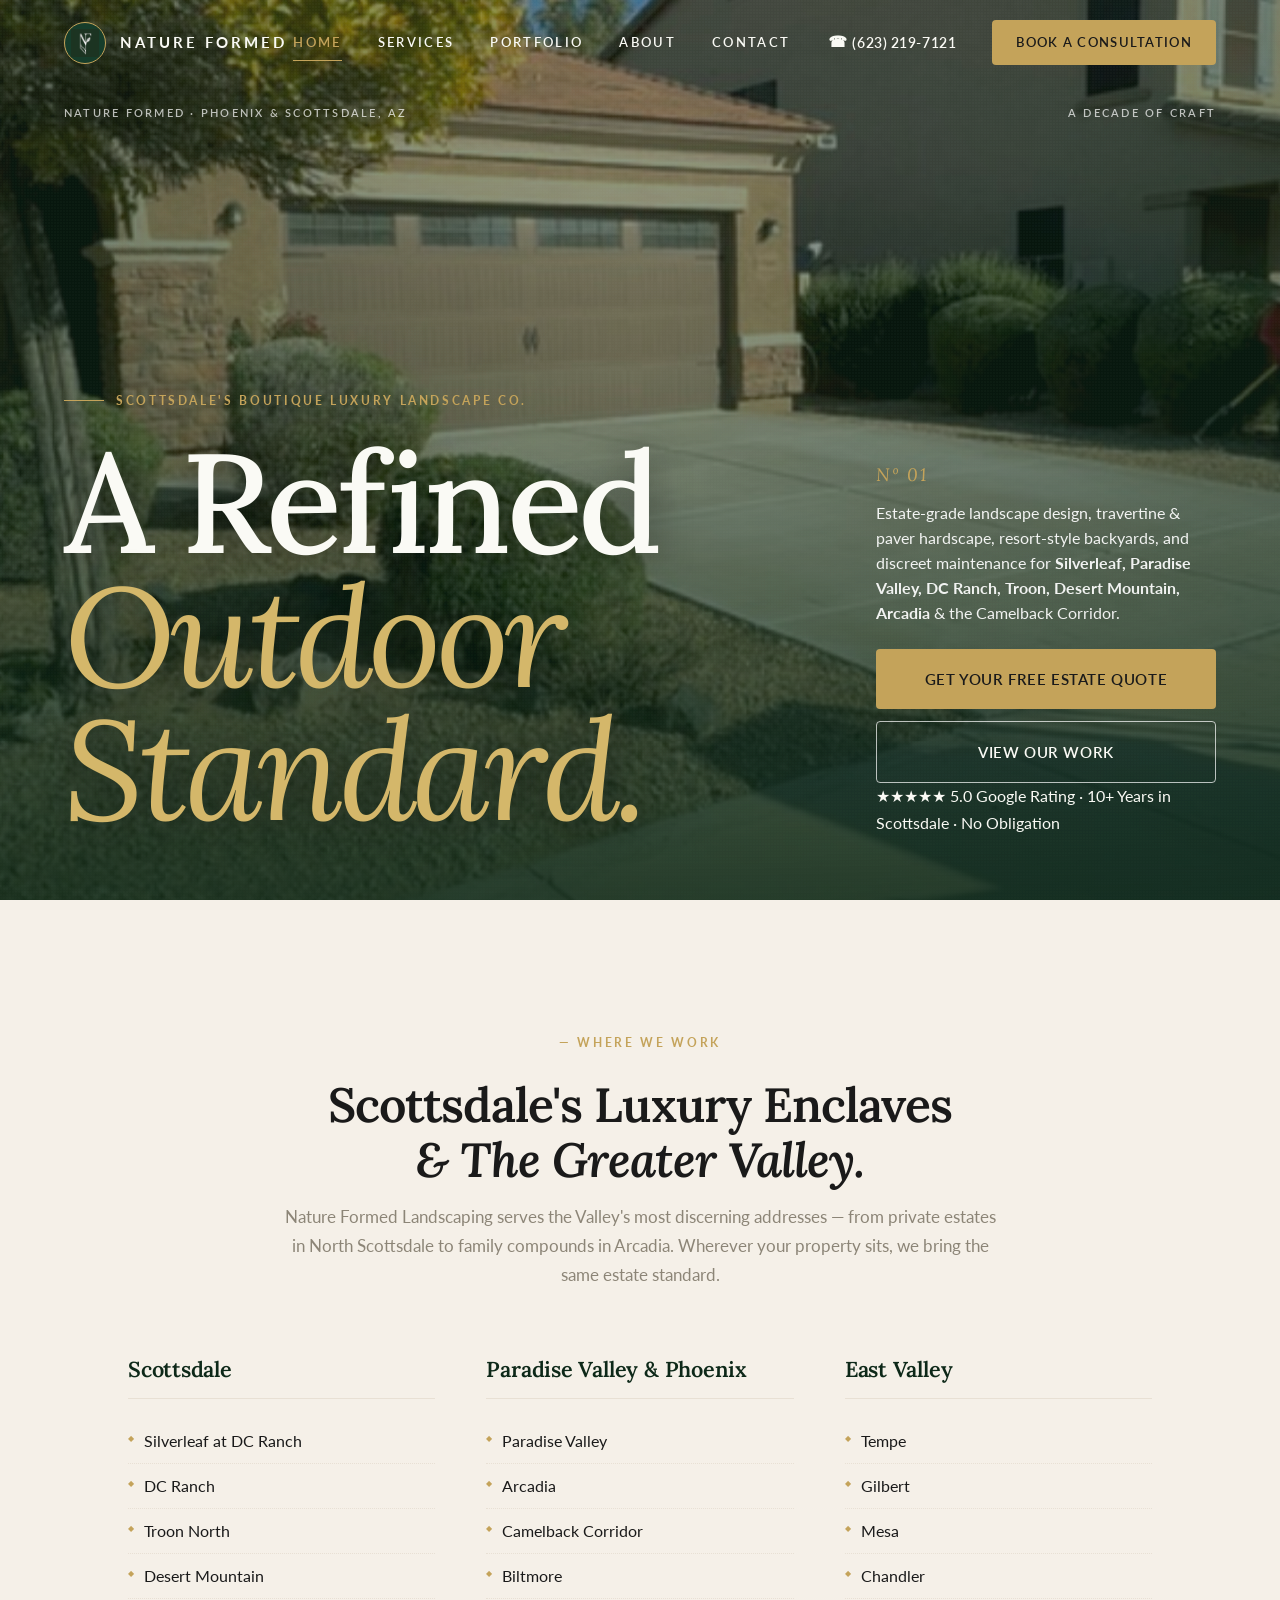
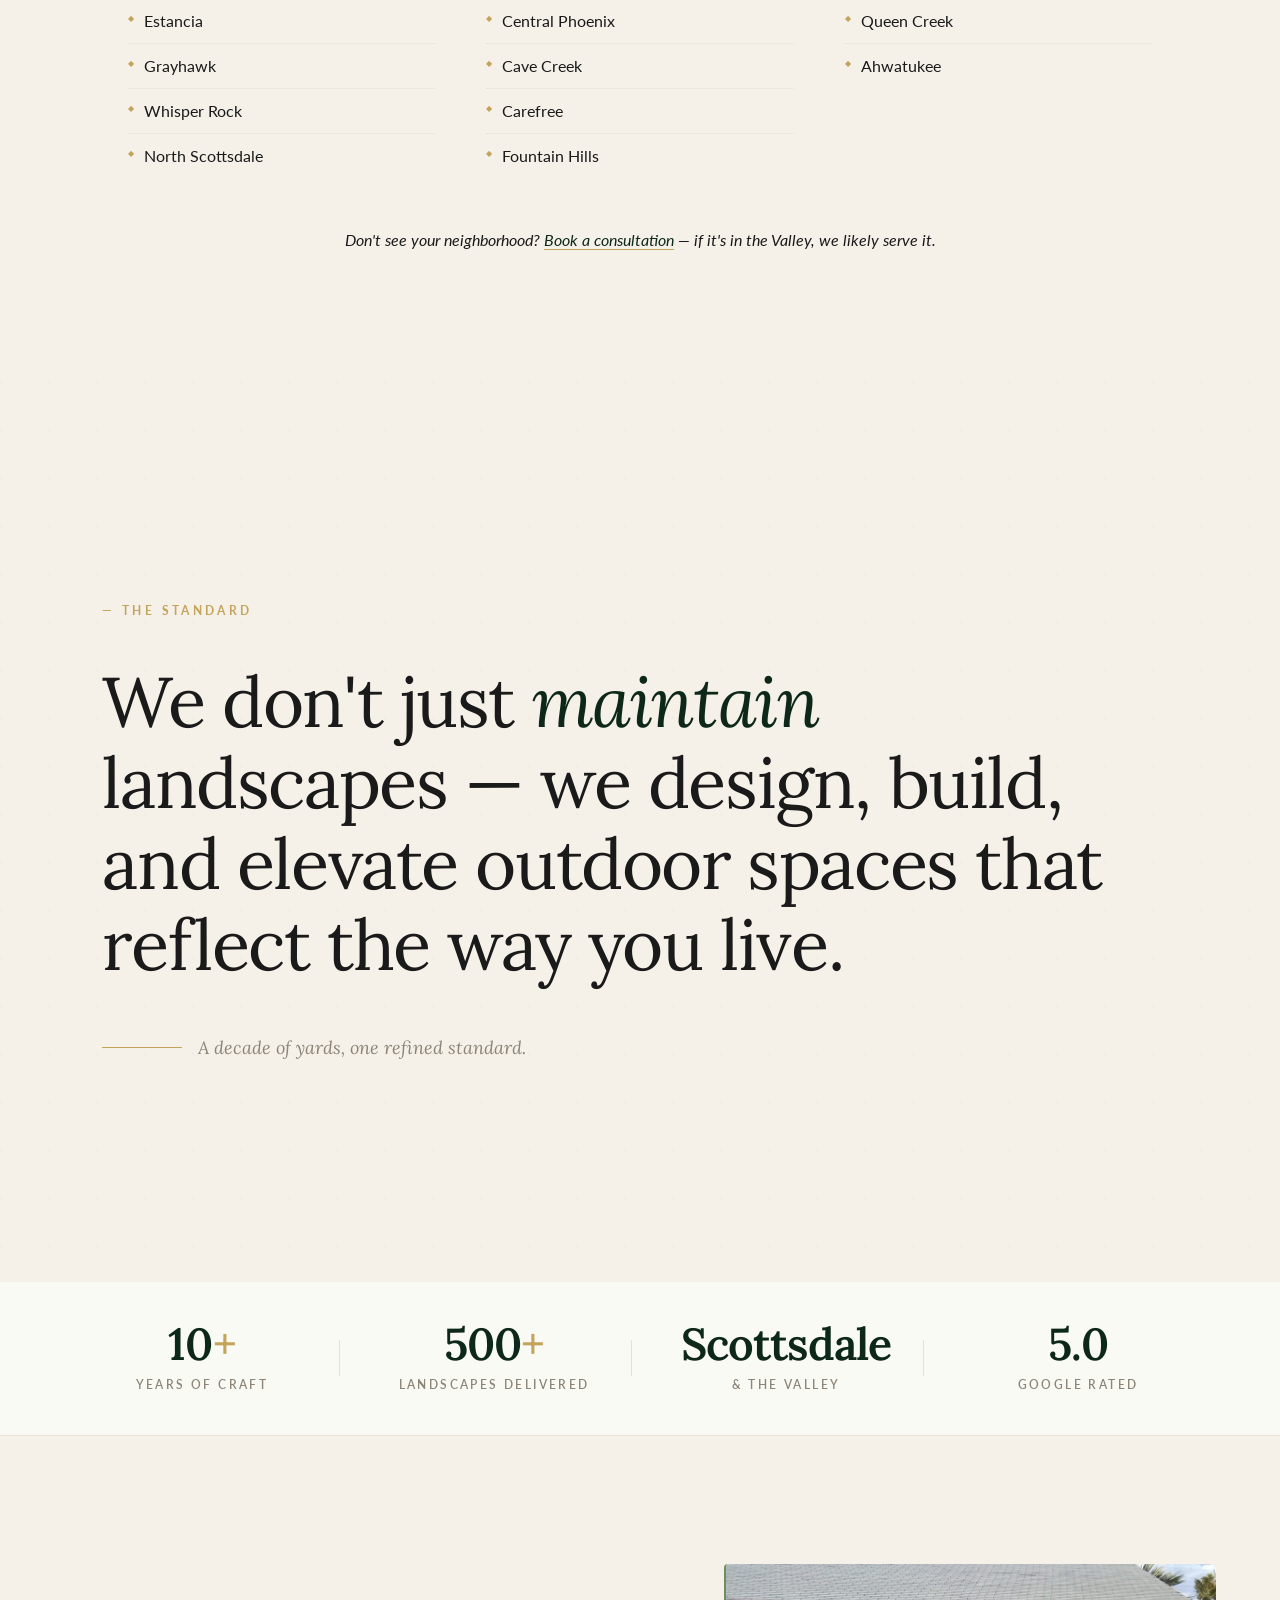
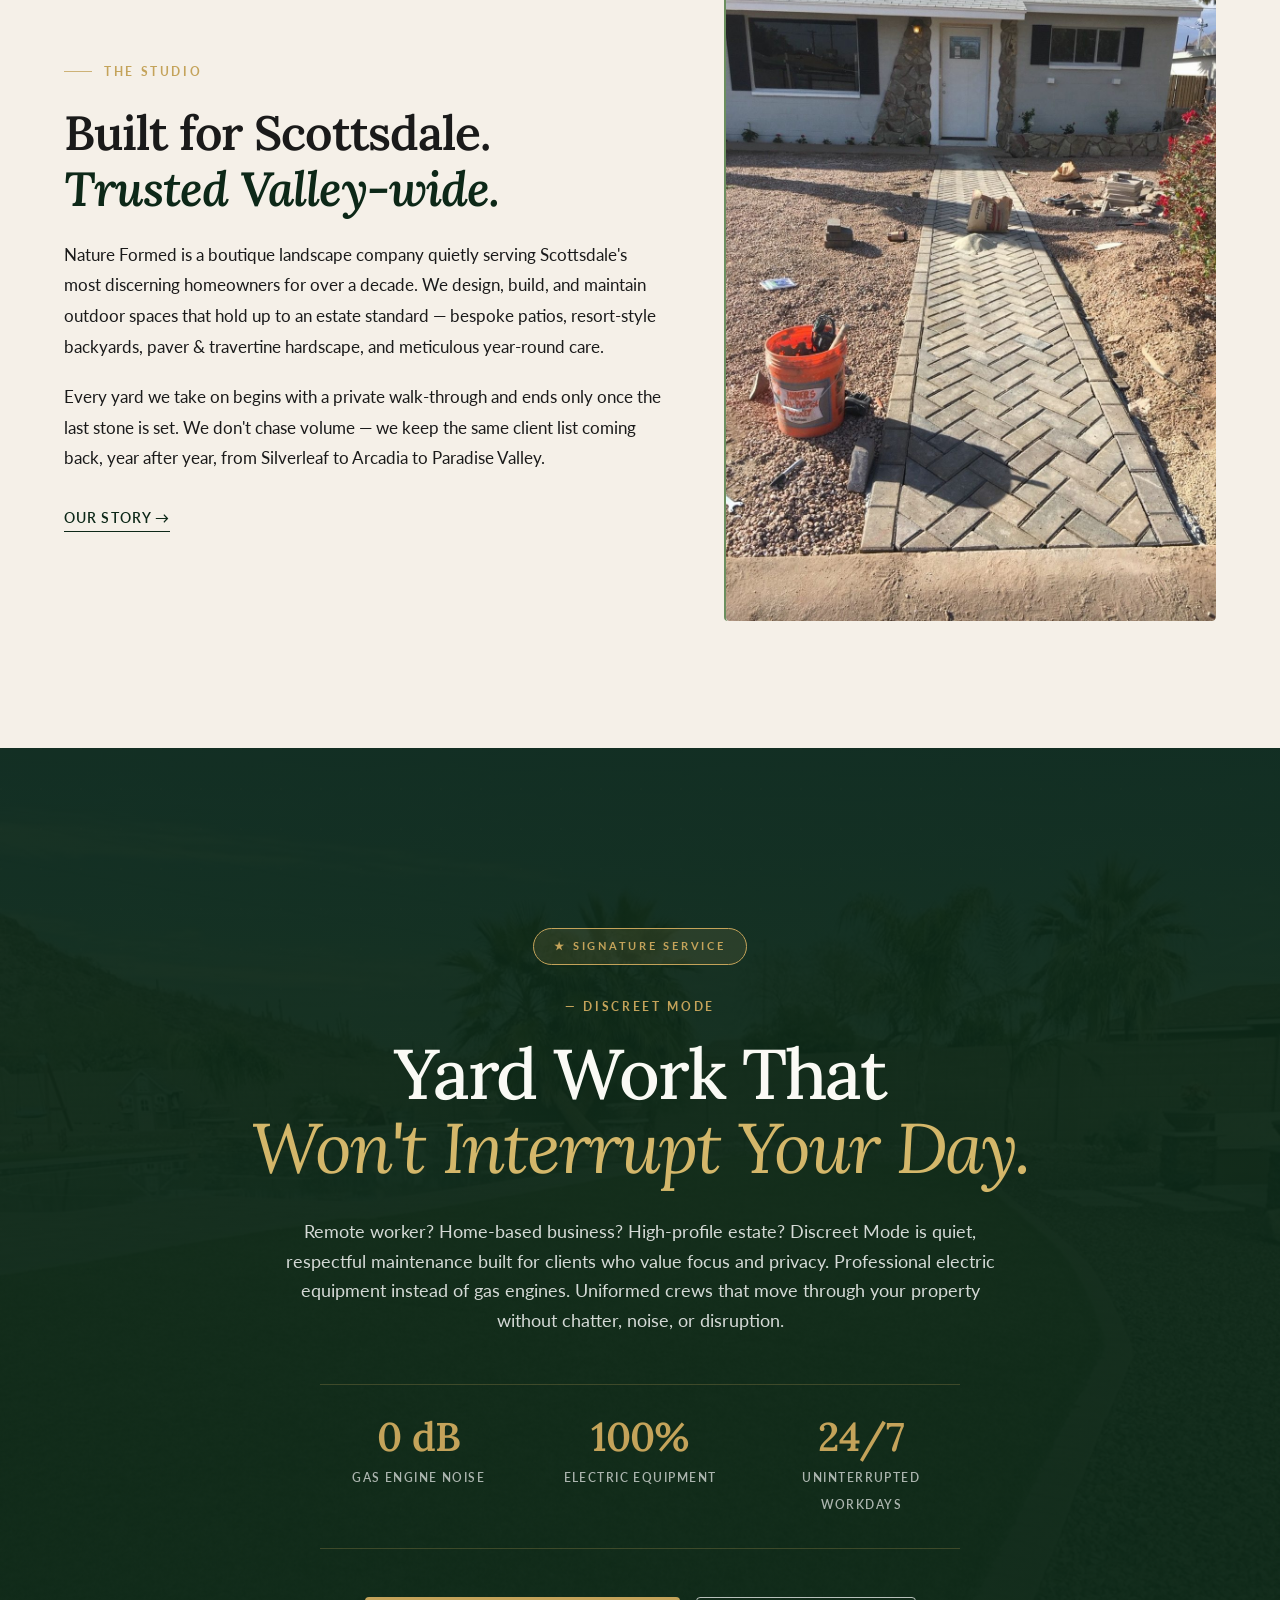
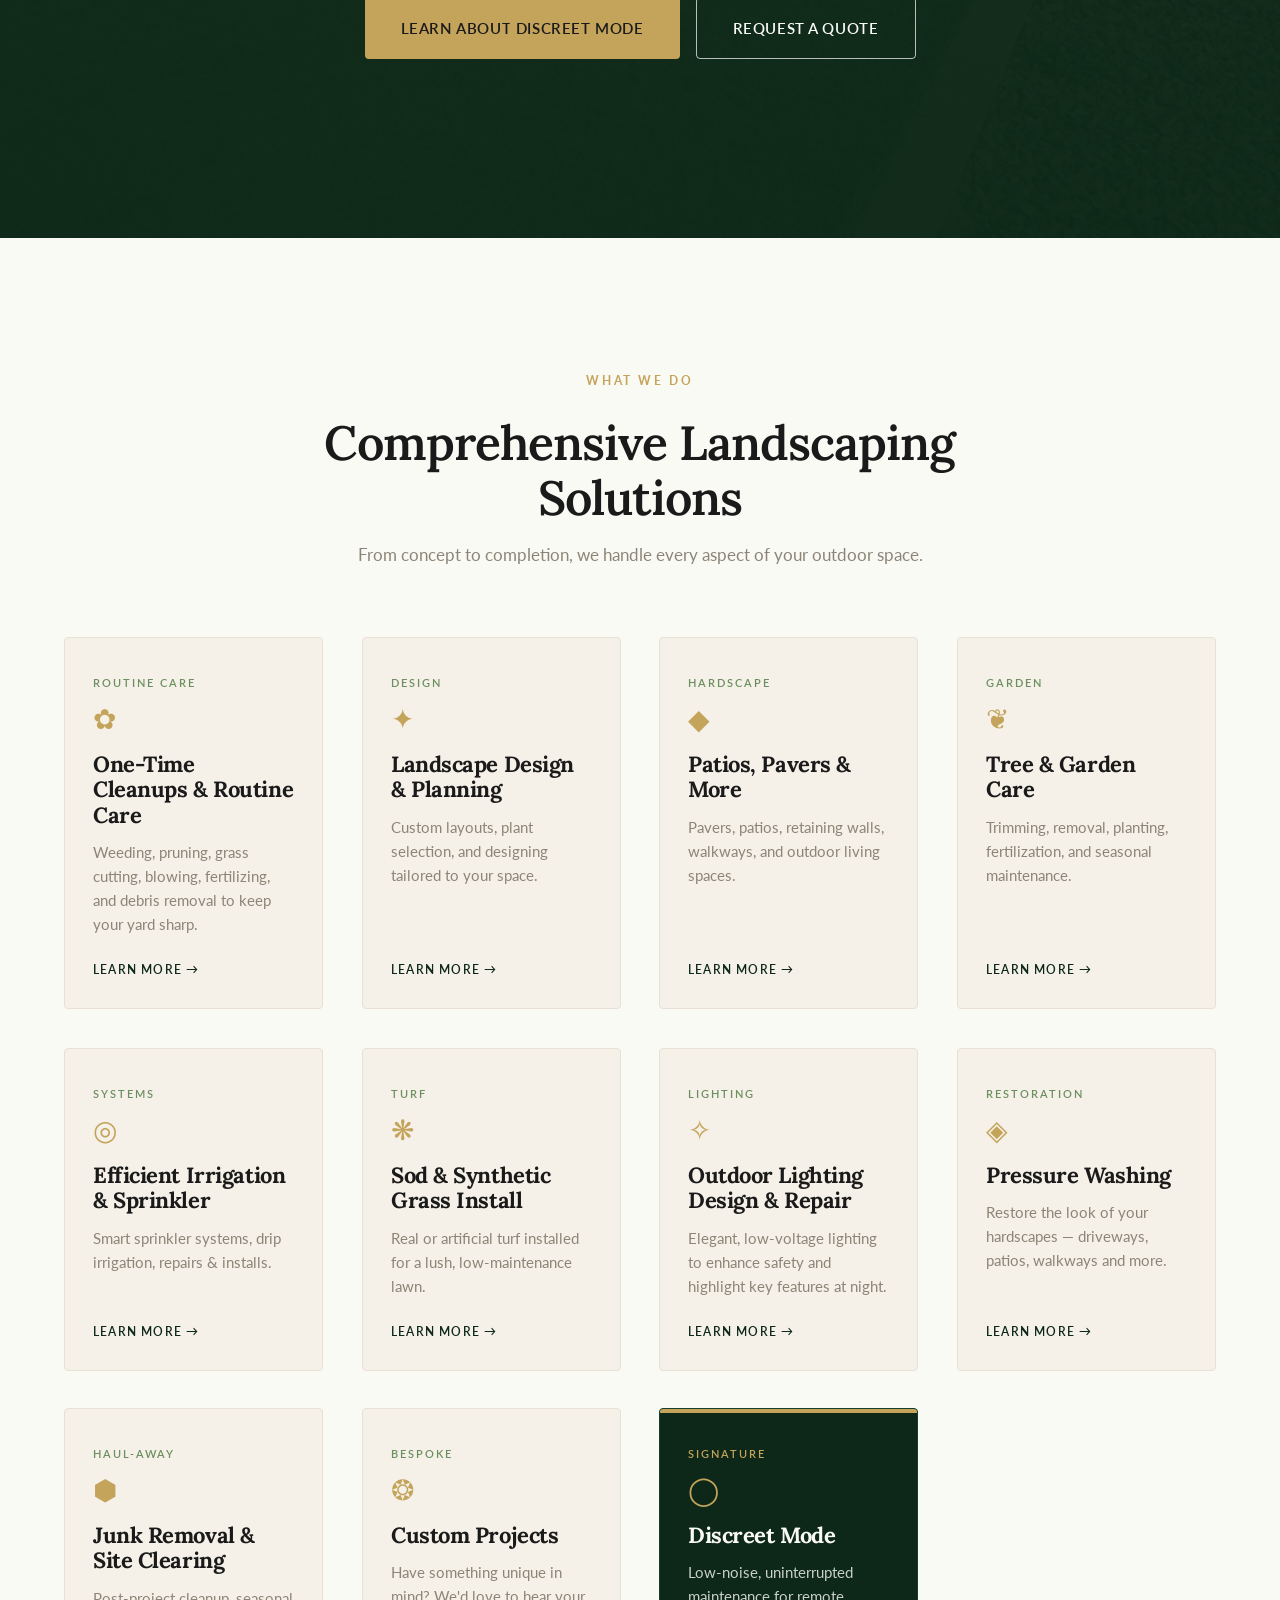
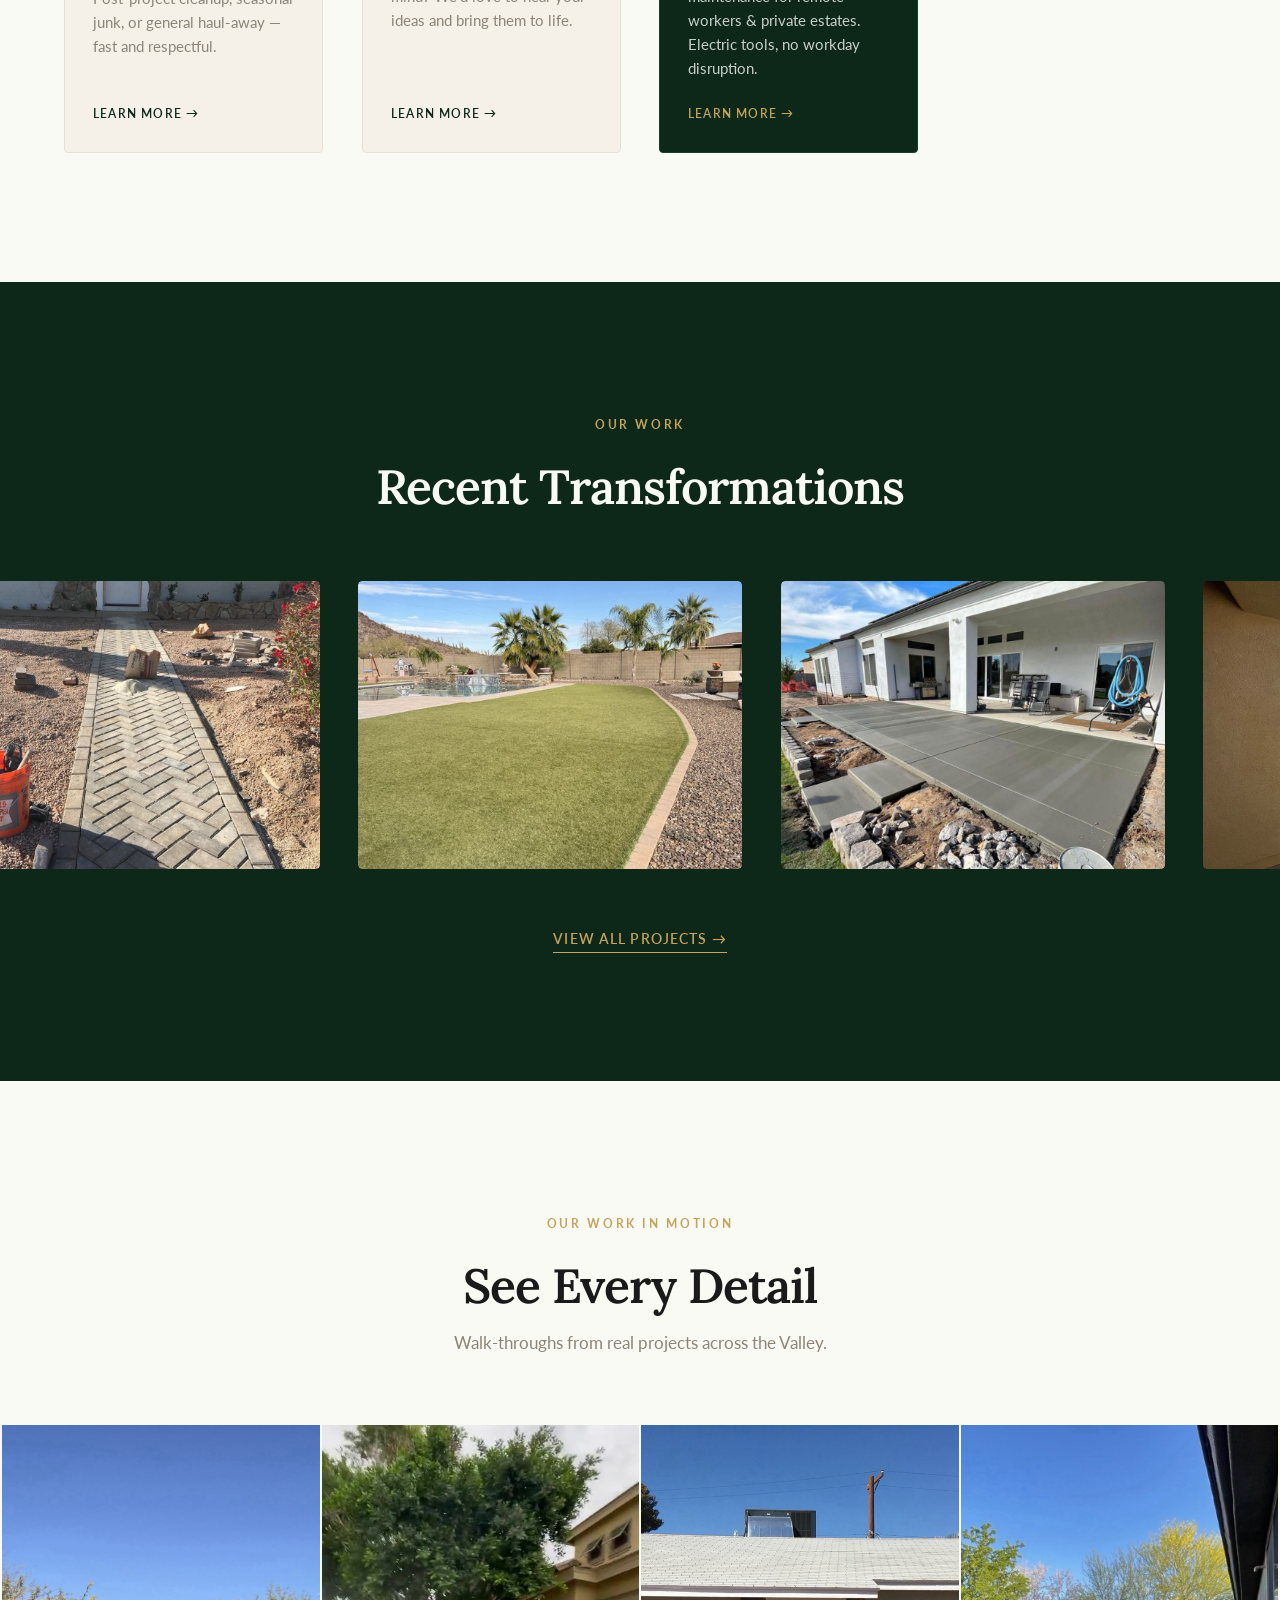
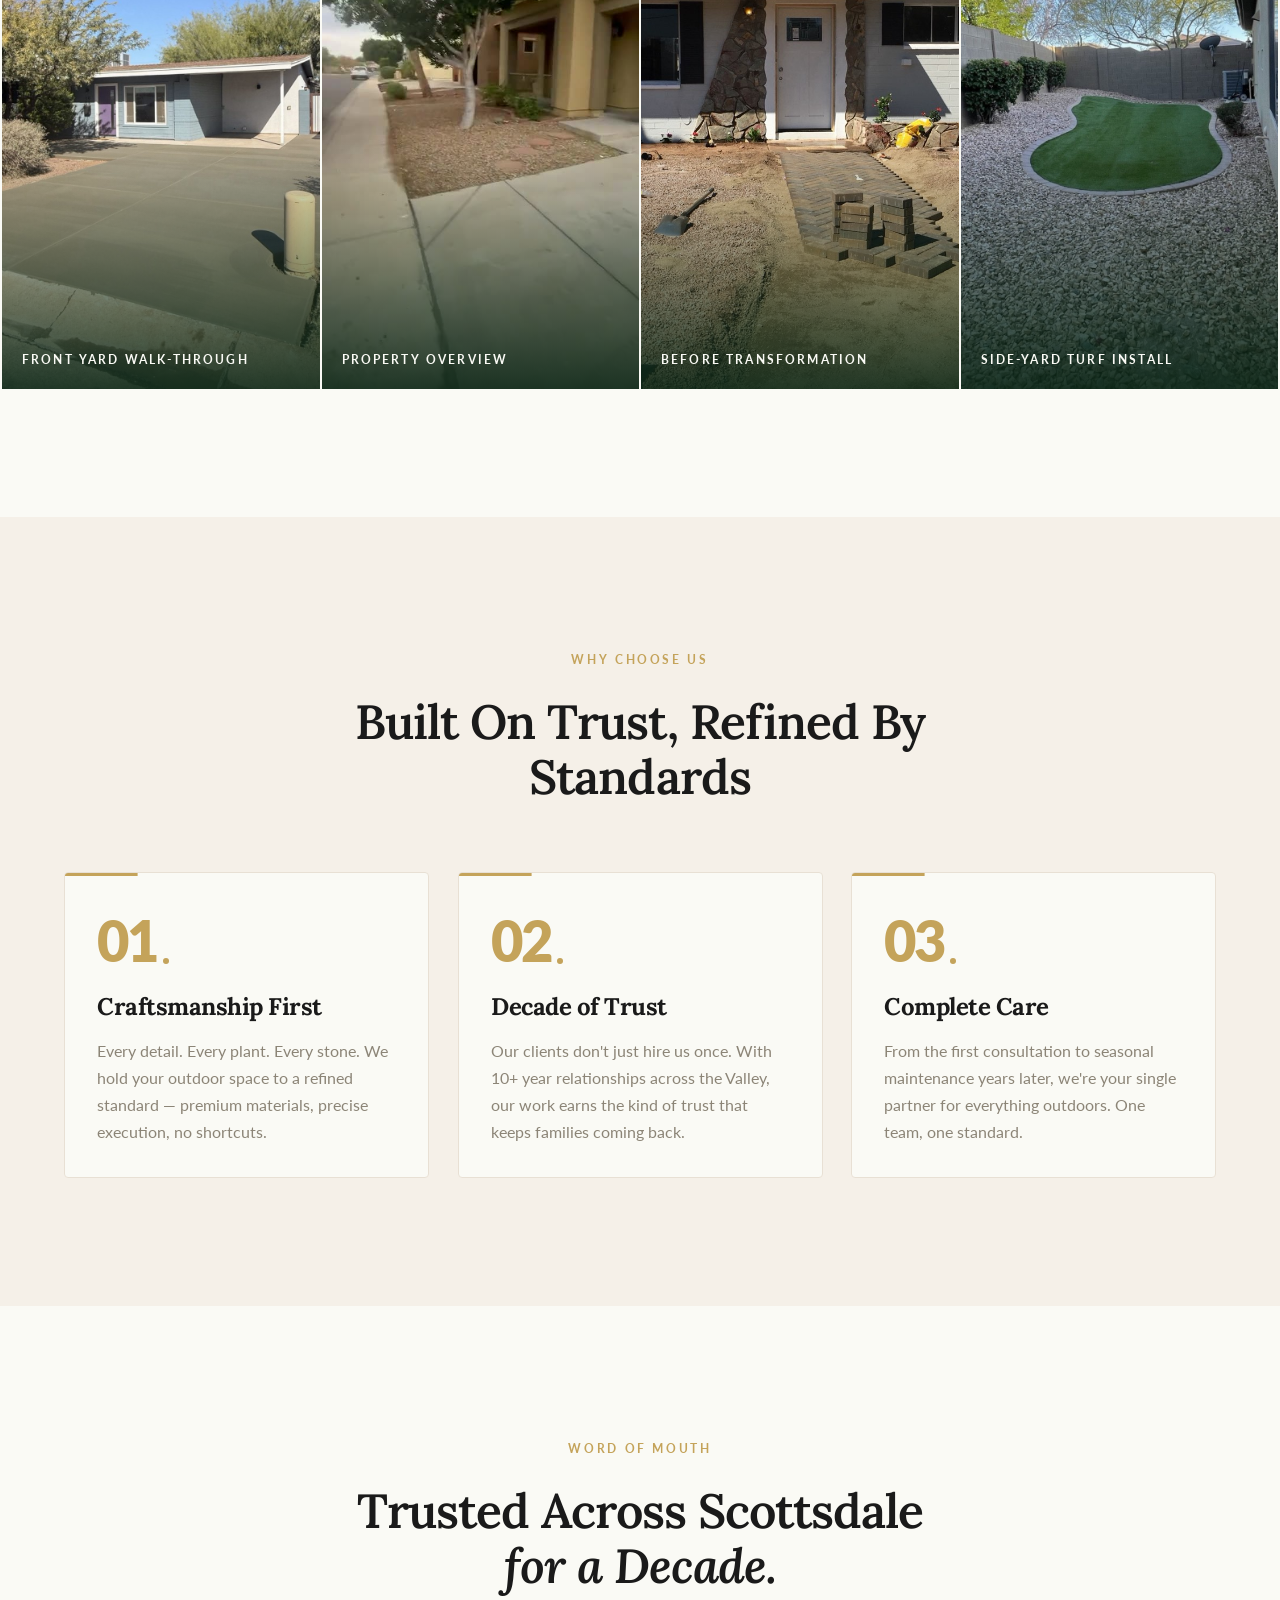
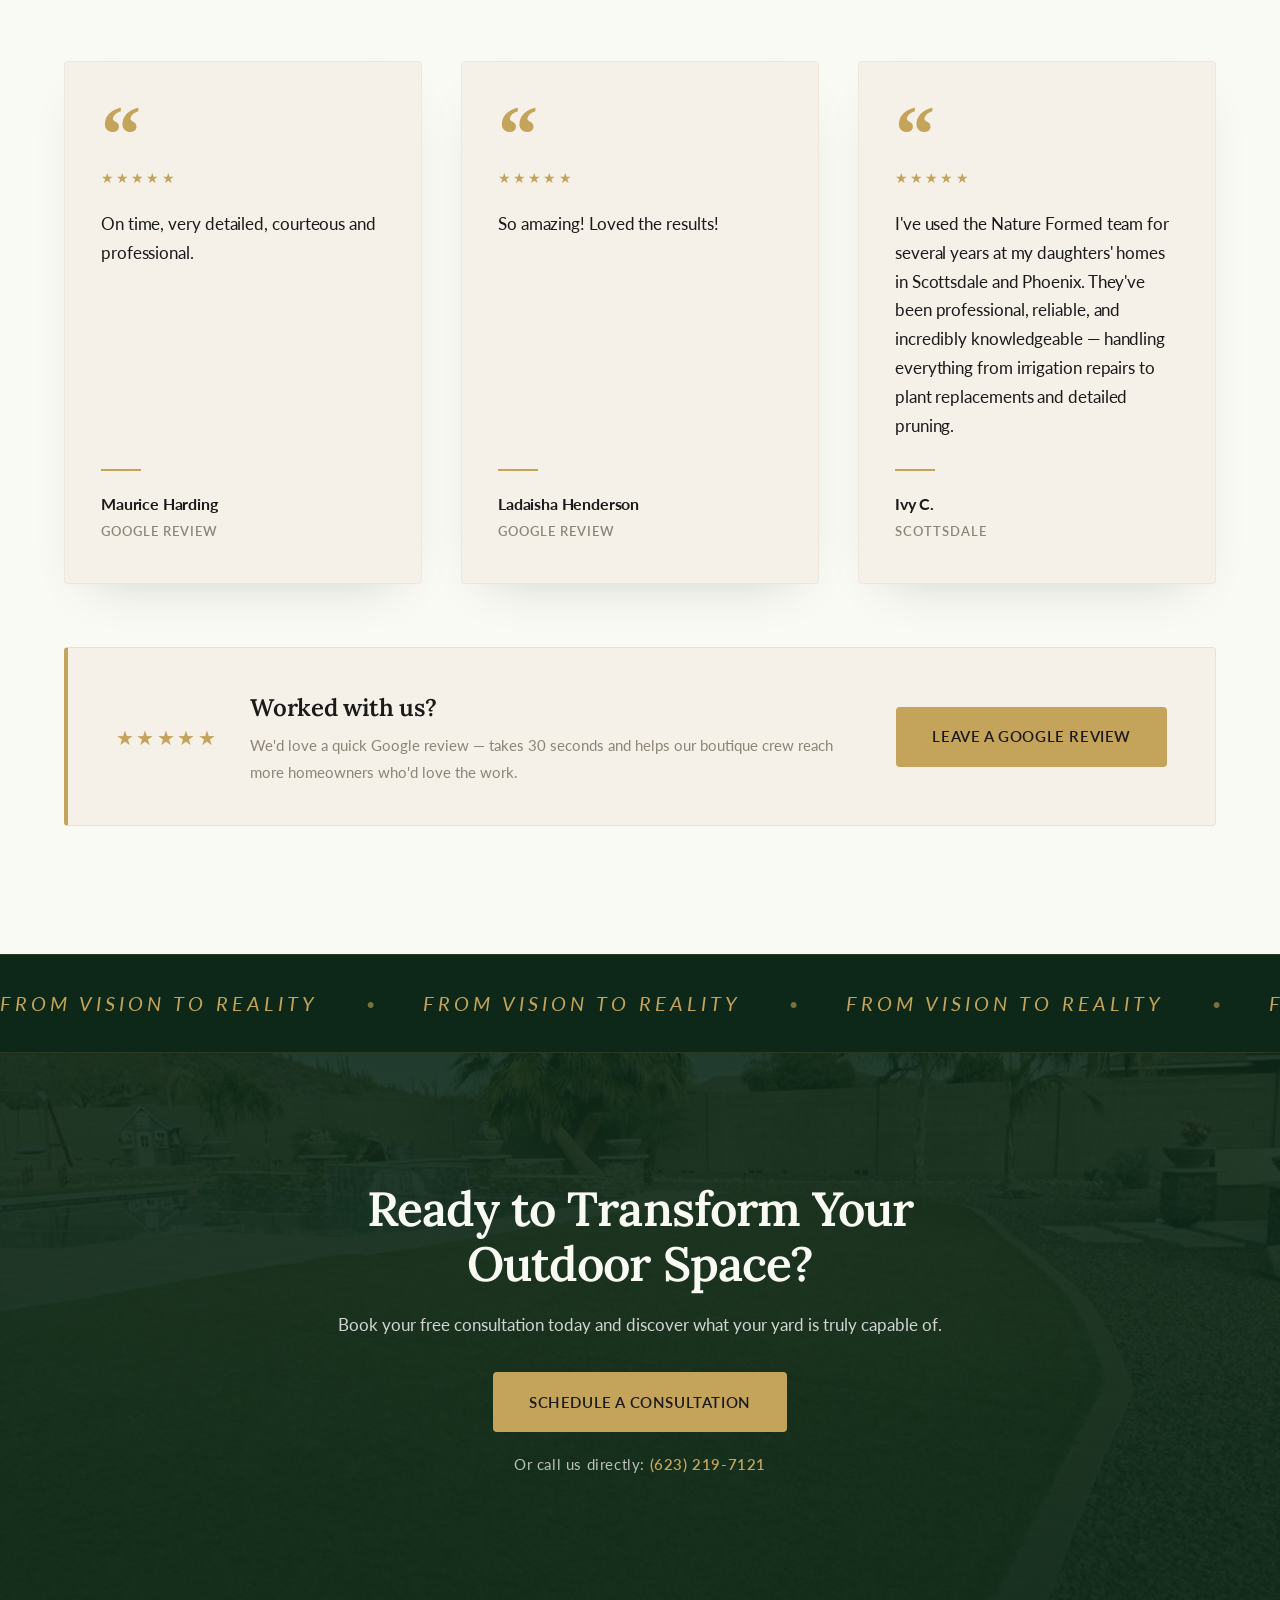
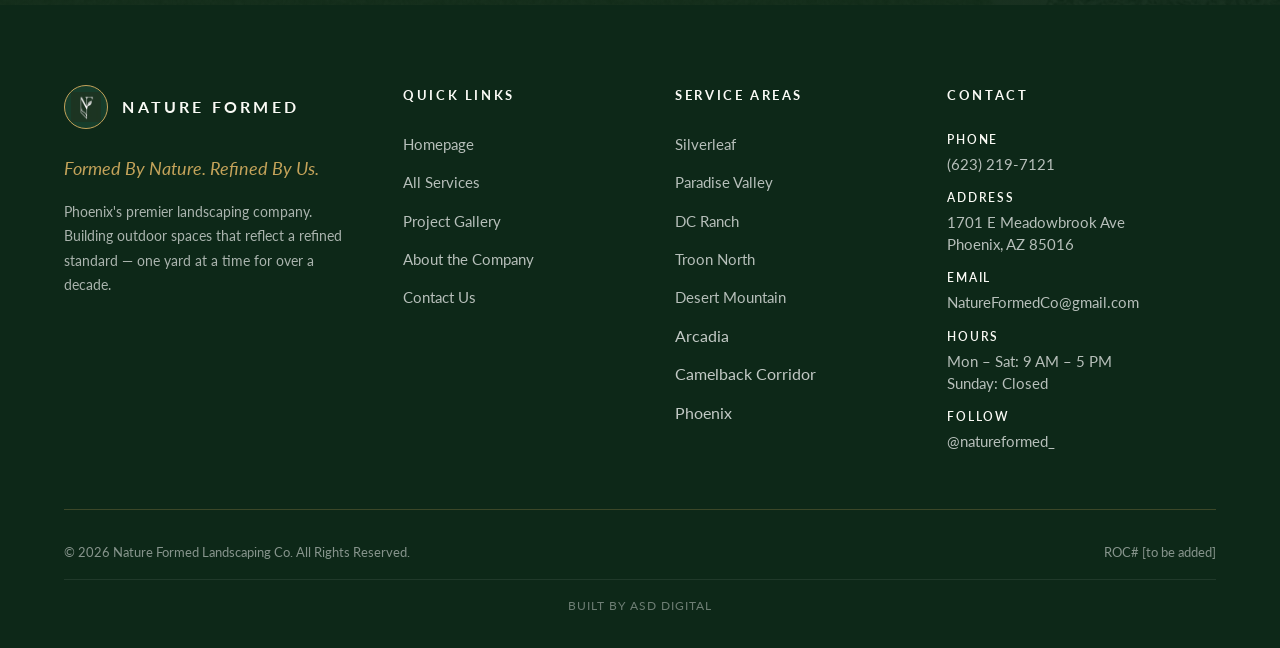
==== commit cd4c415b: "phone: consolidate to single number (623) 219-7121 Eric confirmed (623) 219-7121 is the only number " ====
--- a/index.html
+++ b/index.html
@@ -50,7 +50,7 @@
     ],
     "logo": "https://www.natureformedlandscaping.com/images/logos/nf-monogram-forest.jpg",
     "url": "https://www.natureformedlandscaping.com",
-    "telephone": "+16025172134",
+    "telephone": "+16232197121",
     "email": "NatureFormedCo@gmail.com",
     "priceRange": "$$$",
     "foundingDate": "2015",
@@ -238,7 +238,7 @@
       <a href="portfolio.html" class="nav__link">Portfolio</a>
       <a href="about.html" class="nav__link">About</a>
       <a href="contact.html" class="nav__link">Contact</a>
-      <a href="tel:+16025172134" class="nav__phone" aria-label="Call us at (602) 517-2134"><span class="nav__phone-icon" aria-hidden="true">☎</span>(602) 517-2134</a>
+      <a href="tel:+16232197121" class="nav__phone" aria-label="Call us at (623) 219-7121"><span class="nav__phone-icon" aria-hidden="true">☎</span>(623) 219-7121</a>
       <a href="appointments.html" class="nav__cta">Book a Consultation</a>
     </nav>
     <button class="nav__toggle" aria-label="Open menu" aria-expanded="false">
@@ -737,7 +737,7 @@
       <h2>Ready to Transform Your Outdoor Space?</h2>
       <p>Book your free consultation today and discover what your yard is truly capable of.</p>
       <a href="contact.html" class="btn btn--primary">Schedule A Consultation</a>
-      <div class="cta-banner__phone">Or call us directly: <a href="tel:+16025172134">(602) 517-2134</a></div>
+      <div class="cta-banner__phone">Or call us directly: <a href="tel:+16232197121">(623) 219-7121</a></div>
     </div>
   </section>
 
@@ -780,7 +780,6 @@
         <div class="footer__contact">
           <div class="footer__contact-item">
             <strong>Phone</strong>
-            <a href="tel:+16025172134">(602) 517-2134</a><br/>
             <a href="tel:+16232197121">(623) 219-7121</a>
           </div>
           <div class="footer__contact-item">
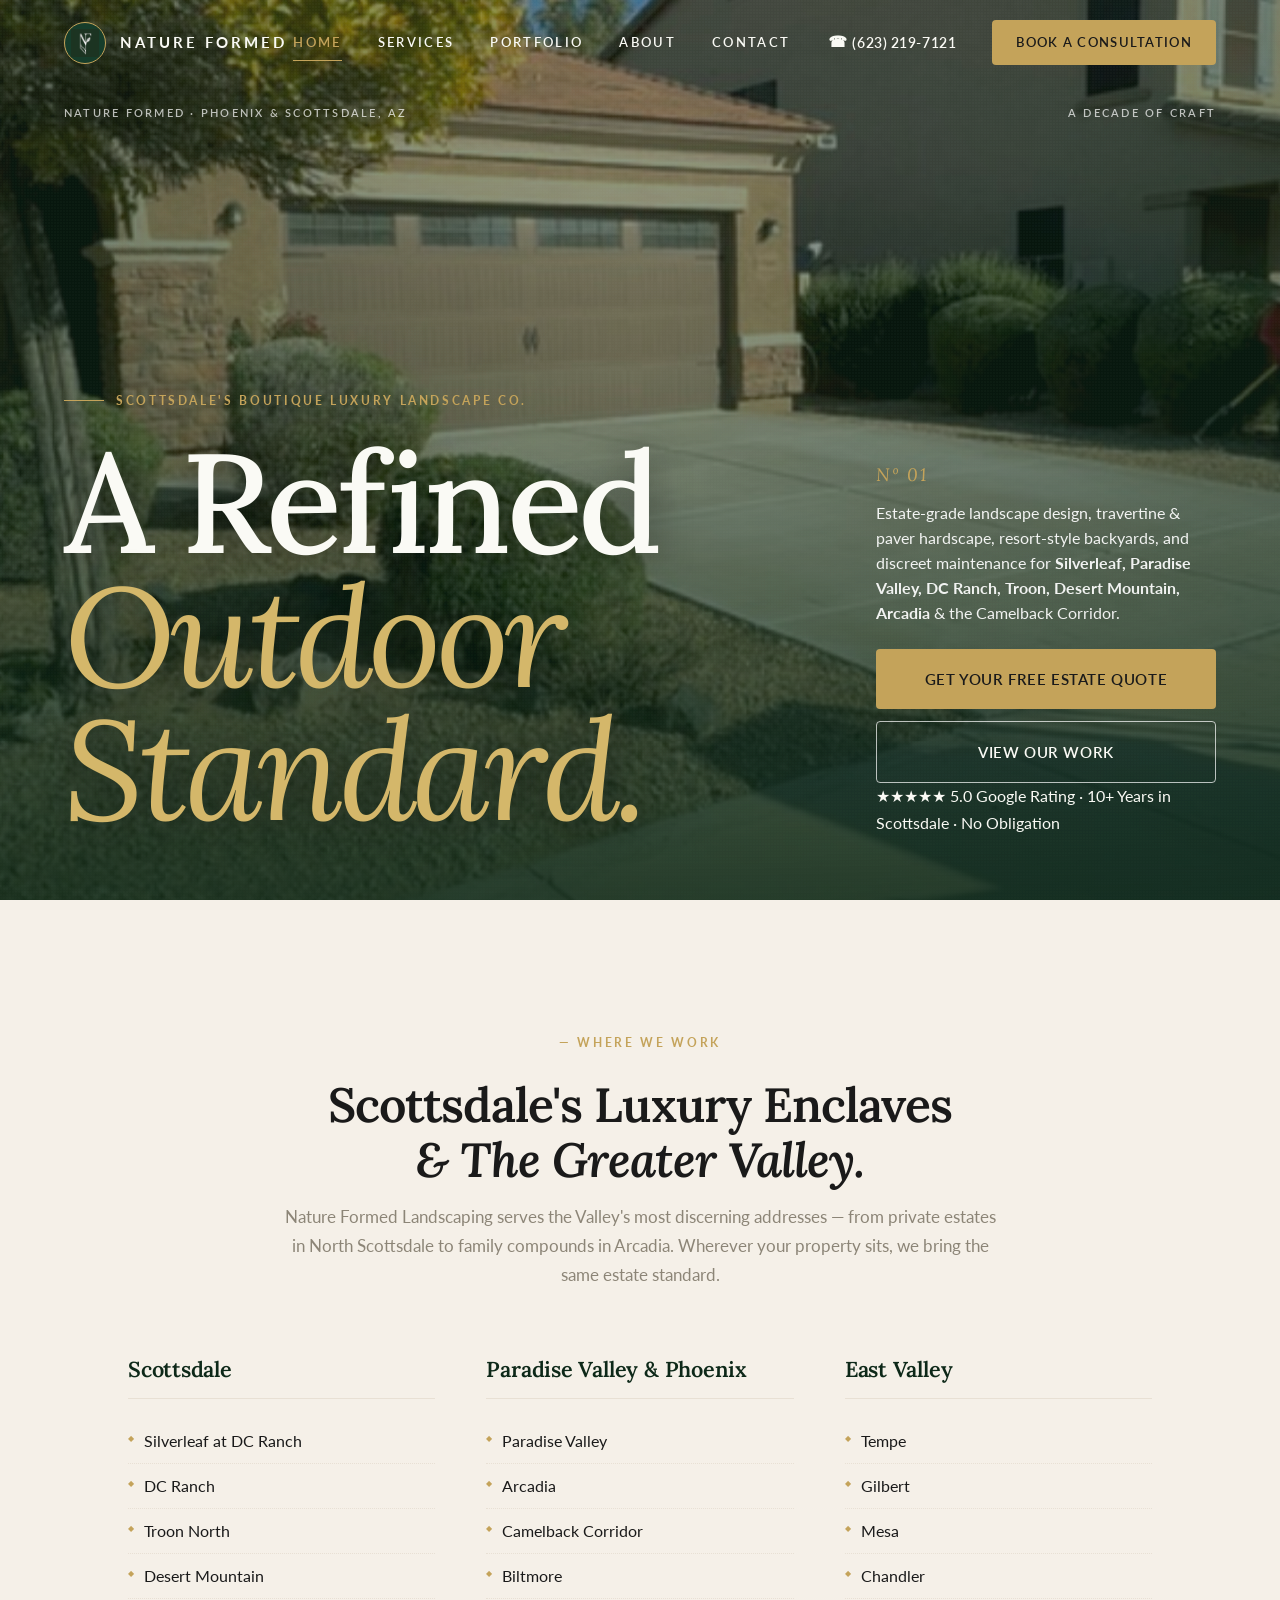
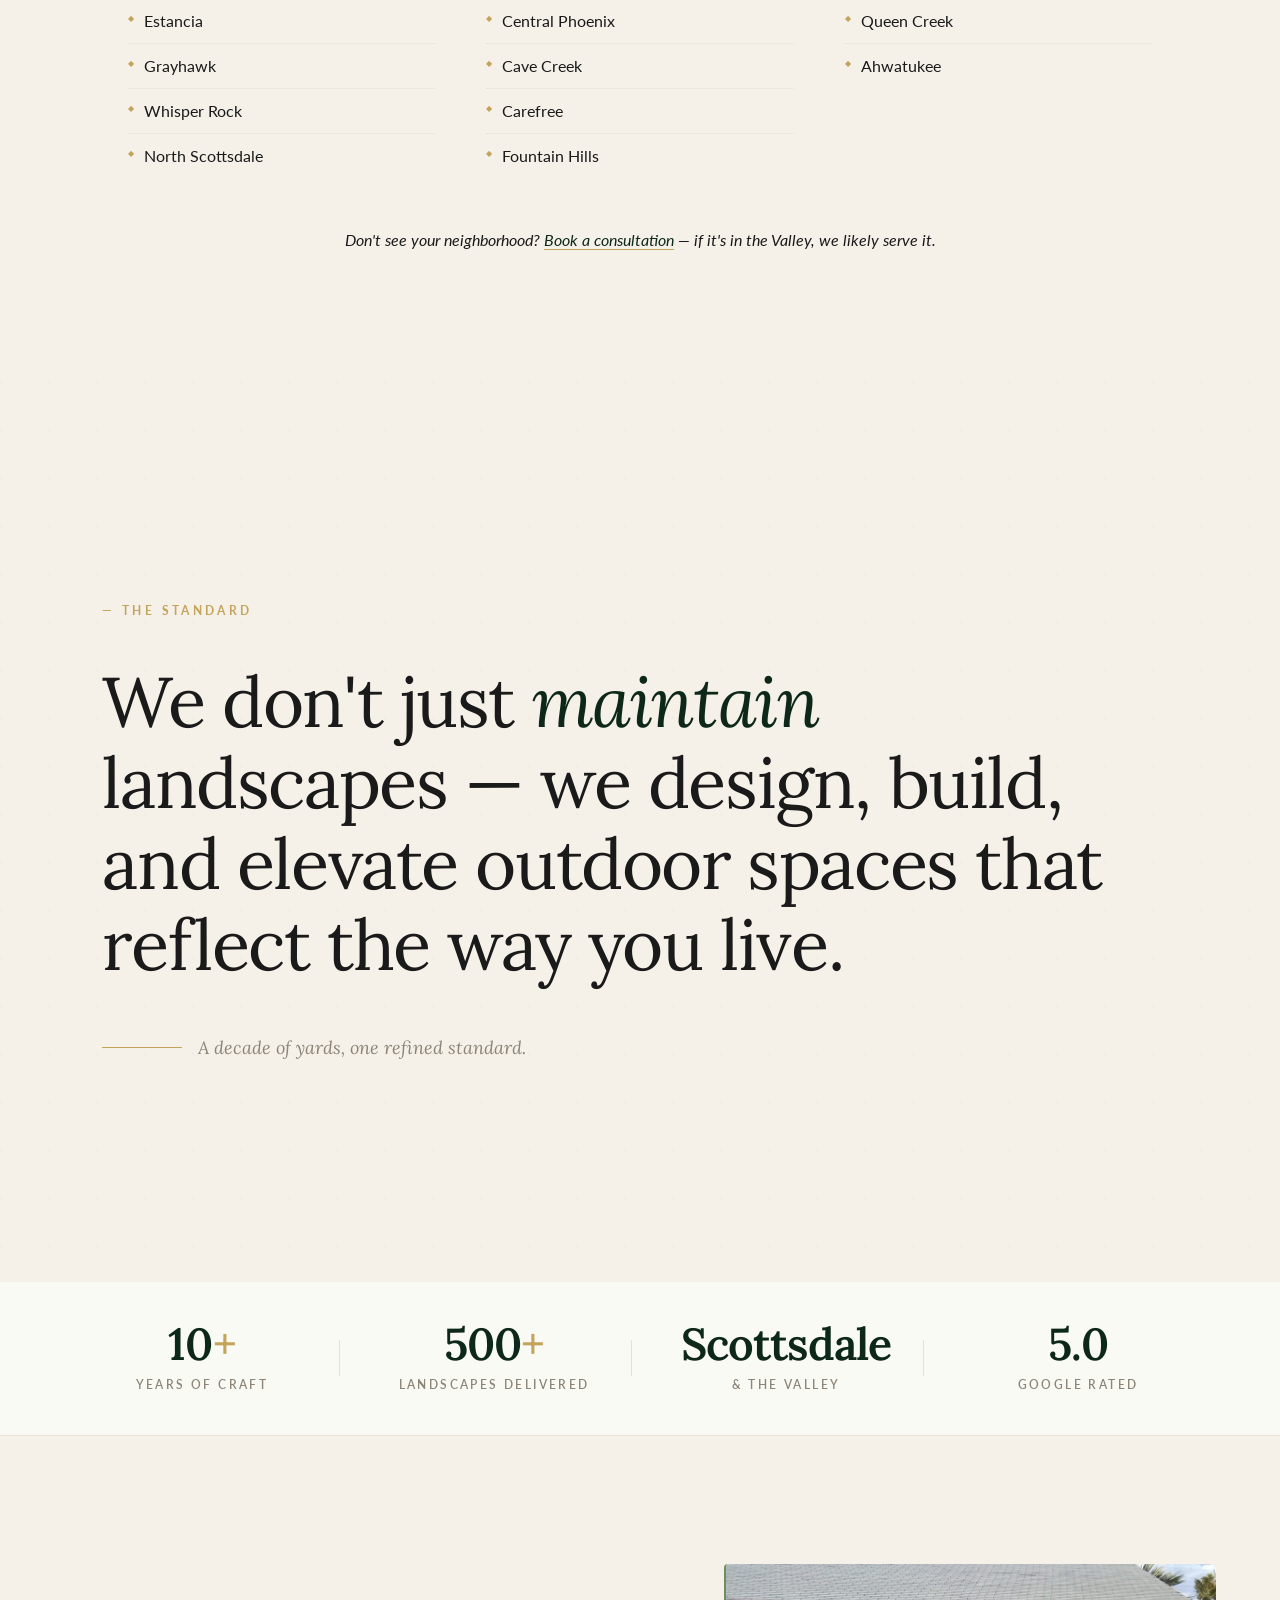
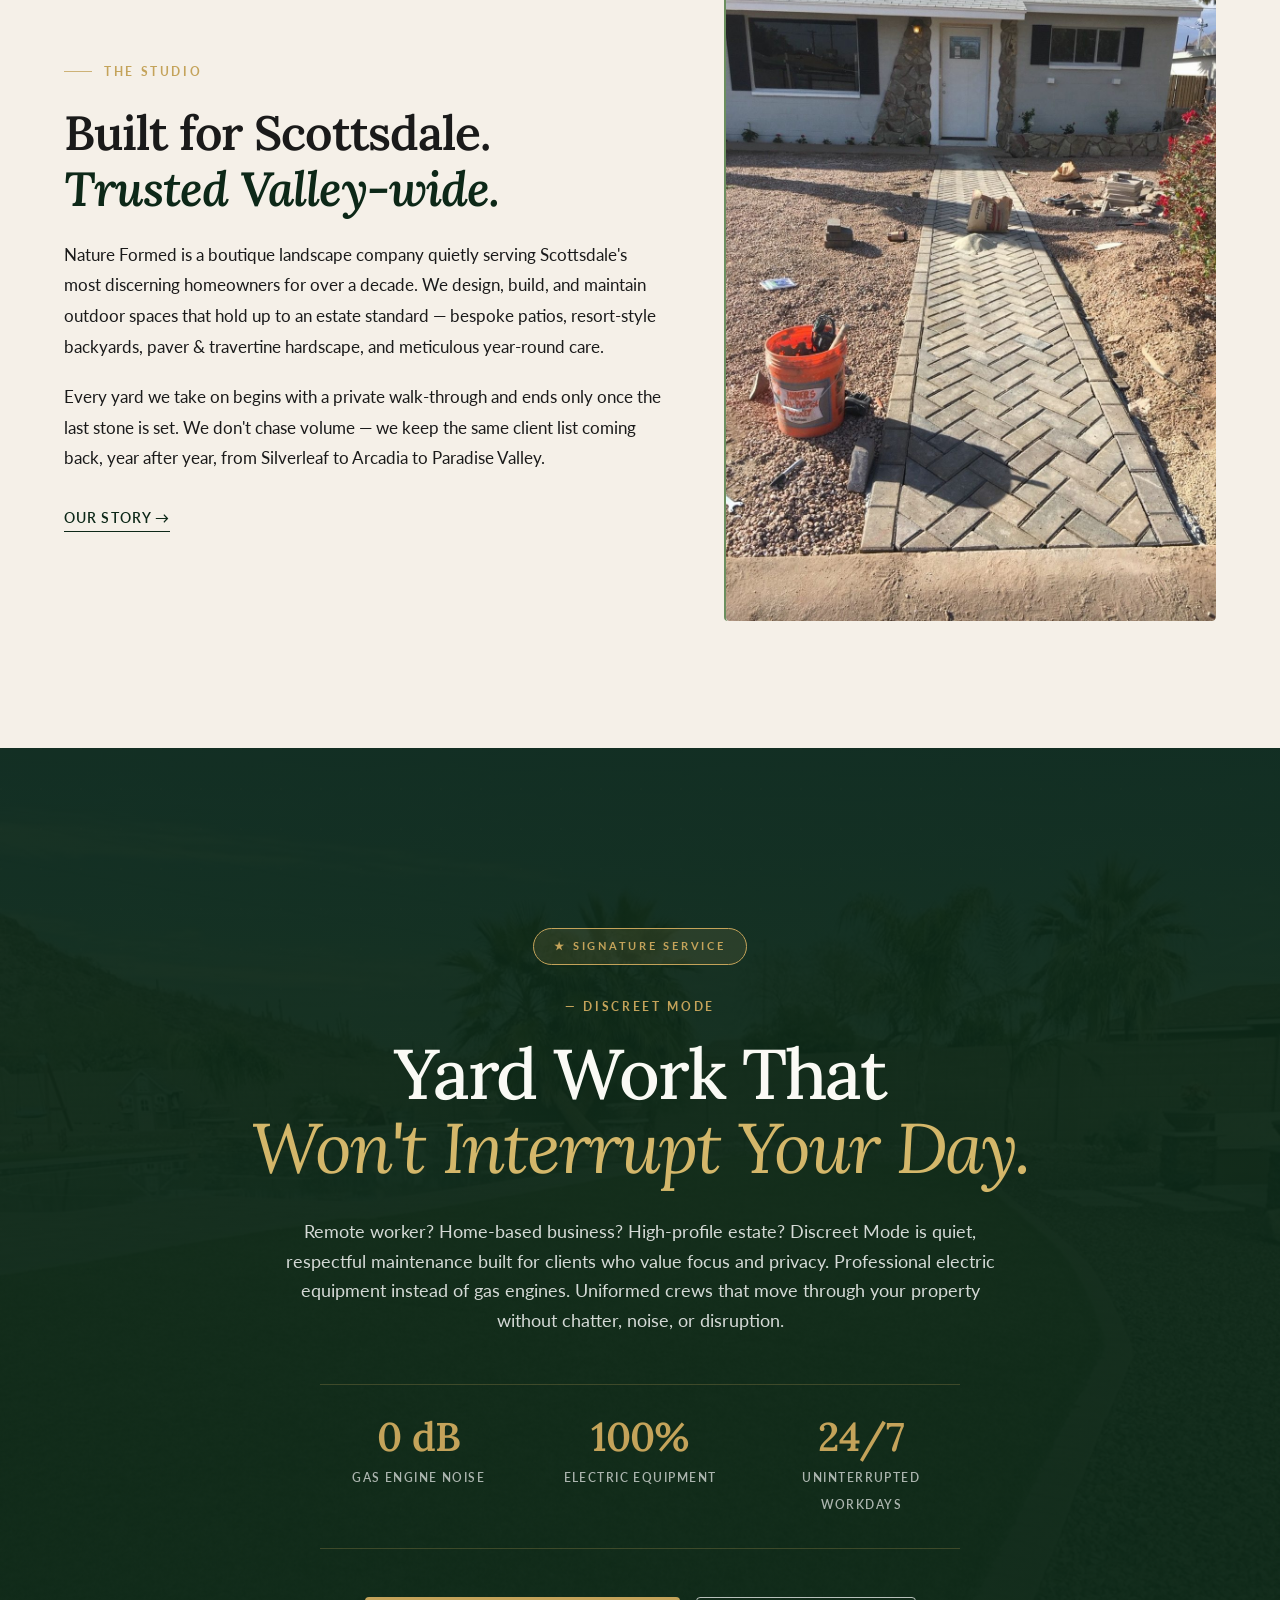
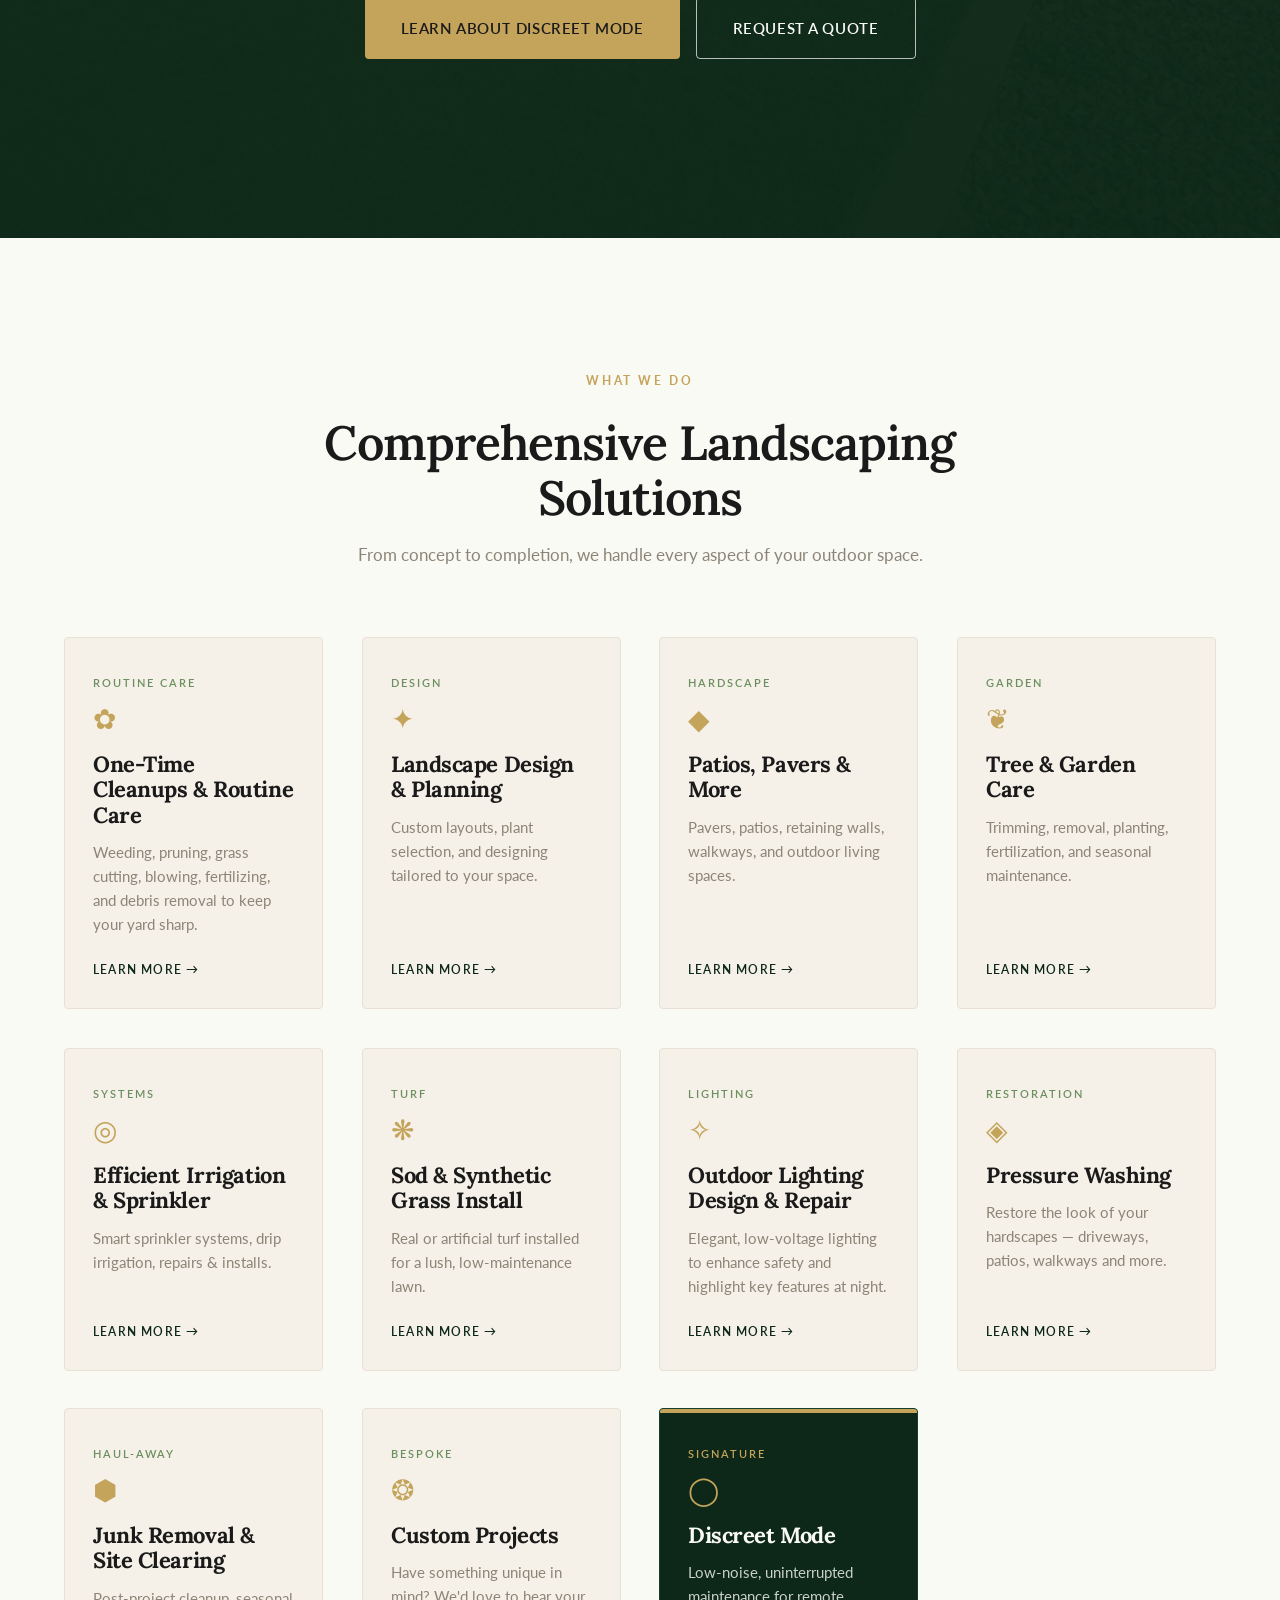
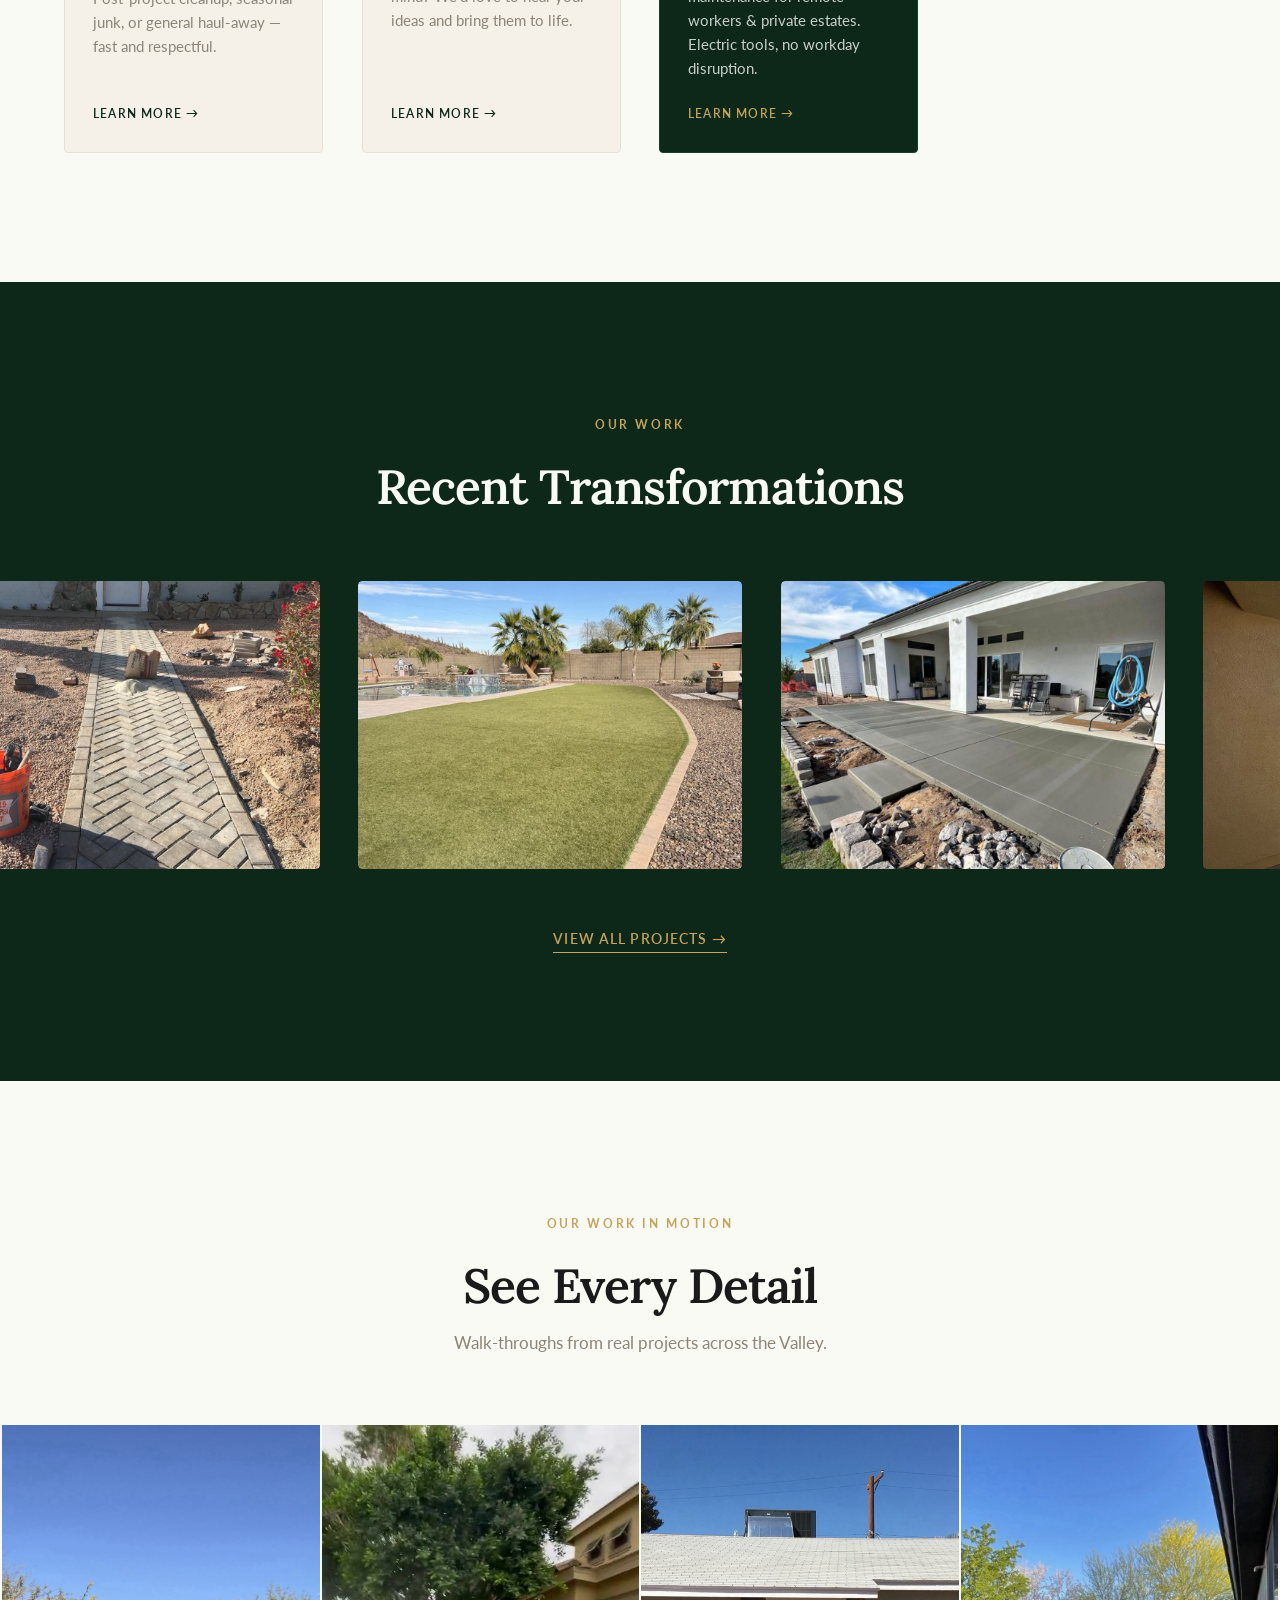
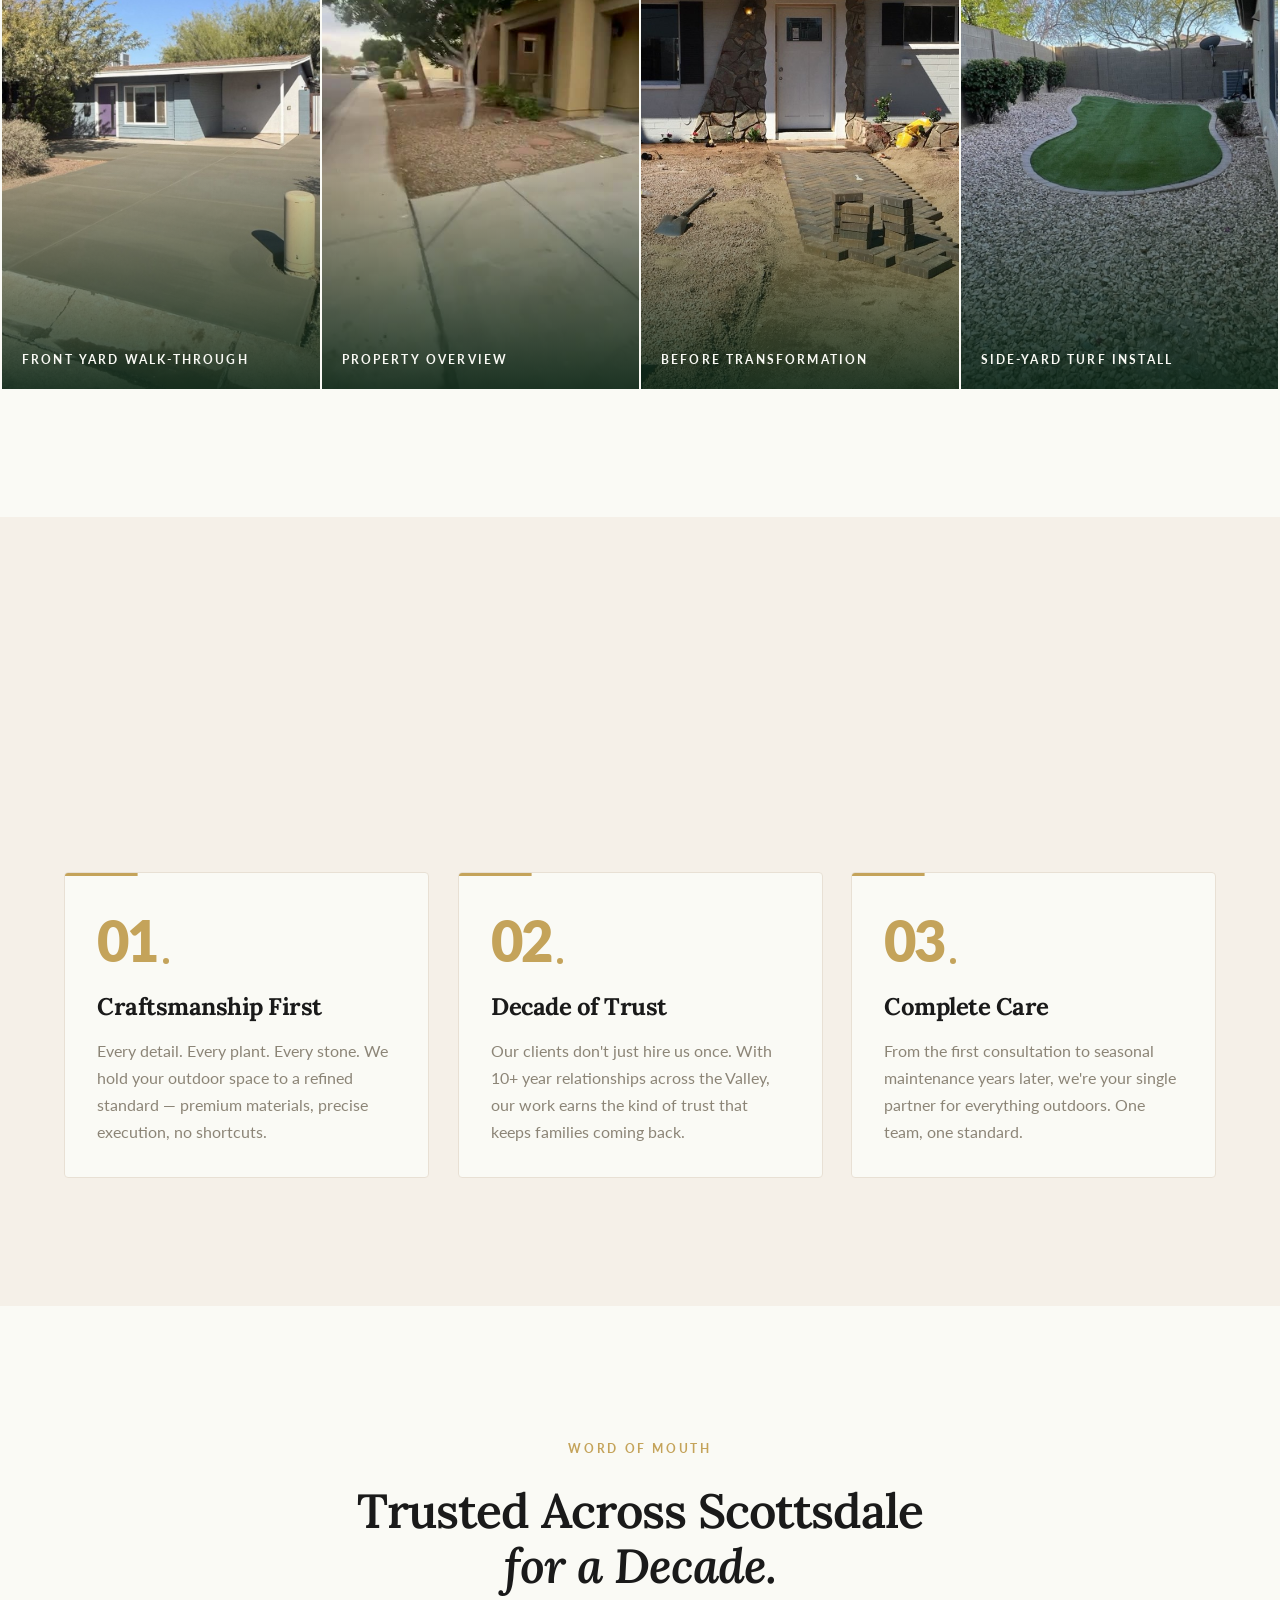
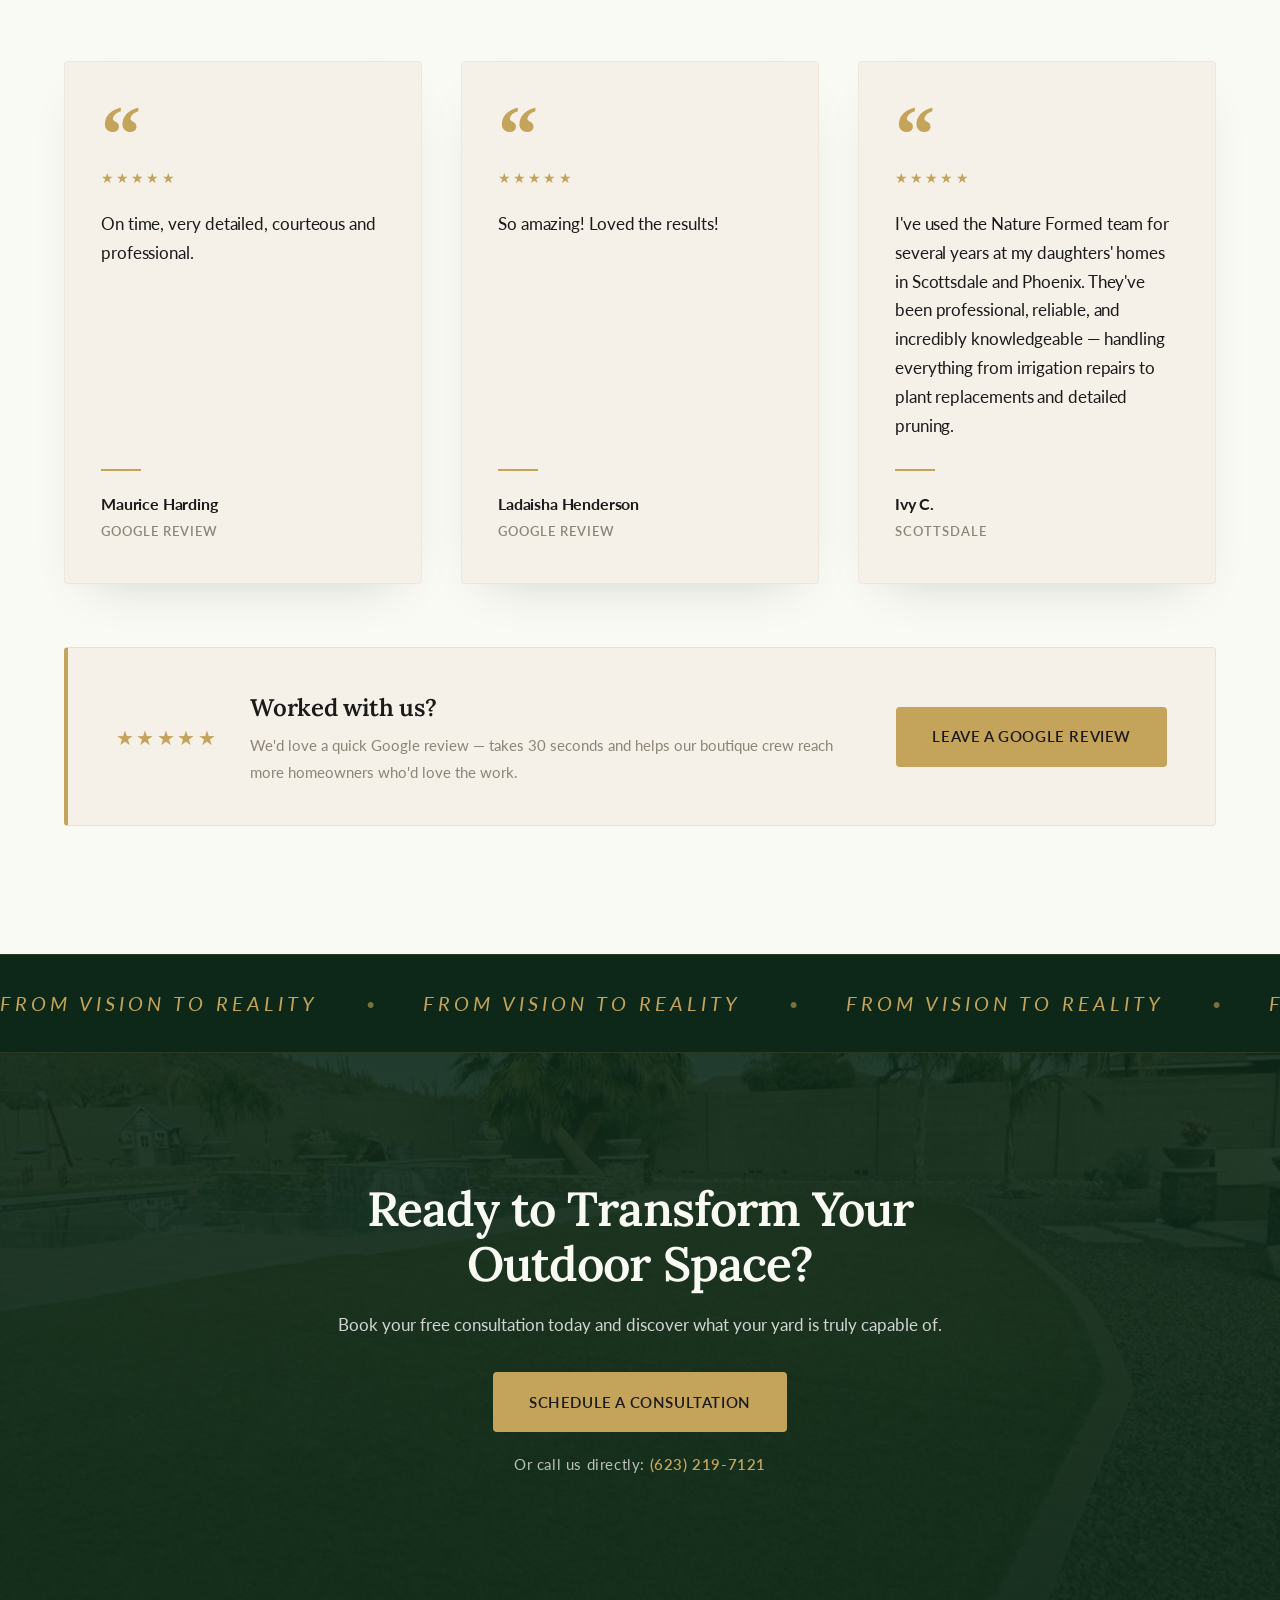
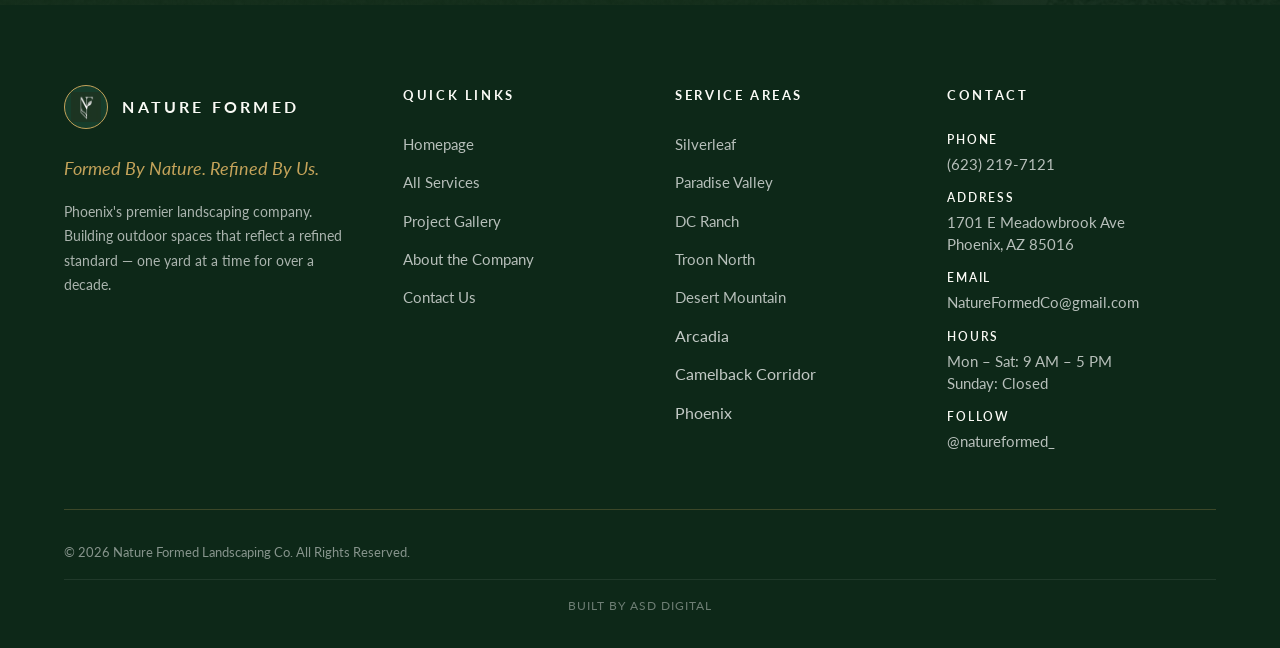
==== commit e803d2fb: "Add contact form, hide ROC# placeholder, fix heading line-break spacing - Contact page: add Netlify-" ====
--- a/index.html
+++ b/index.html
@@ -264,7 +264,7 @@
     <!-- Massive editorial headline bottom-left -->
     <div class="hero__mast">
       <span class="hero__kicker">Scottsdale's Boutique Luxury Landscape Co.</span>
-      <h1 class="hero__mega">A Refined<br/><em>Outdoor Standard.</em></h1>
+      <h1 class="hero__mega">A Refined <br/><em>Outdoor Standard.</em></h1>
     </div>
 
     <!-- Content block bottom-right -->
@@ -290,7 +290,7 @@
     <div class="container">
       <div class="section-header reveal">
         <span class="label">— Where We Work</span>
-        <h2>Scottsdale's Luxury Enclaves<br/><em style="font-style:italic;">&amp; The Greater Valley.</em></h2>
+        <h2>Scottsdale's Luxury Enclaves <br/><em style="font-style:italic;">&amp; The Greater Valley.</em></h2>
         <p>Nature Formed Landscaping serves the Valley's most discerning addresses — from private estates in North Scottsdale to family compounds in Arcadia. Wherever your property sits, we bring the same estate standard.</p>
       </div>
       <div class="neighborhoods-grid reveal">
@@ -380,7 +380,7 @@
       <div class="split split--55-45">
         <div class="split__text reveal">
           <span class="label">The Studio</span>
-          <h2>Built for Scottsdale.<br/><em style="color:var(--forest);font-style:italic;">Trusted Valley-wide.</em></h2>
+          <h2>Built for Scottsdale. <br/><em style="color:var(--forest);font-style:italic;">Trusted Valley-wide.</em></h2>
           <p>Nature Formed is a boutique landscape company quietly serving Scottsdale's most discerning homeowners for over a decade. We design, build, and maintain outdoor spaces that hold up to an estate standard — bespoke patios, resort-style backyards, paver &amp; travertine hardscape, and meticulous year-round care.</p>
           <p>Every yard we take on begins with a private walk-through and ends only once the last stone is set. We don't chase volume — we keep the same client list coming back, year after year, from Silverleaf to Arcadia to Paradise Valley.</p>
           <a href="about.html" class="link-arrow">Our Story →</a>
@@ -405,7 +405,7 @@
     <div class="discreet-feature__content">
       <div class="discreet-feature__tag">★ Signature Service</div>
       <span class="discreet-feature__kicker">— Discreet Mode</span>
-      <h2 class="discreet-feature__headline">Yard Work That<br/><em>Won't Interrupt Your Day.</em></h2>
+      <h2 class="discreet-feature__headline">Yard Work That <br/><em>Won't Interrupt Your Day.</em></h2>
       <p class="discreet-feature__lede">Remote worker? Home-based business? High-profile estate? Discreet Mode is quiet, respectful maintenance built for clients who value focus and privacy. Professional electric equipment instead of gas engines. Uniformed crews that move through your property without chatter, noise, or disruption.</p>
       <div class="discreet-feature__stats">
         <div><strong>0 dB</strong><span>Gas engine noise</span></div>
@@ -673,7 +673,7 @@
     <div class="container">
       <div class="section-header reveal">
         <span class="label">Word of Mouth</span>
-        <h2>Trusted Across Scottsdale<br/><em style="font-style:italic;">for a Decade.</em></h2>
+        <h2>Trusted Across Scottsdale <br/><em style="font-style:italic;">for a Decade.</em></h2>
       </div>
       <div class="testimonials-grid">
         <article class="testimonial reveal">
--- a/css/styles.css
+++ b/css/styles.css
@@ -1434,6 +1434,89 @@
   color: rgba(255,255,255,0.4);
 }
 
+/* Hide ROC# placeholder until license number is provided.
+   Remove this rule once .footer__bottom > div:nth-child(2) holds the real ROC#. */
+.footer__bottom > div:nth-child(2) { display: none; }
+
+/* ---------- CONTACT FORM ---------- */
+.contact-form {
+  display: flex;
+  flex-direction: column;
+  gap: 1.25rem;
+  background: var(--warm-white);
+  border: 1px solid var(--sand);
+  border-radius: var(--border-radius);
+  padding: 2rem;
+  box-shadow: 0 20px 40px -30px rgba(13,40,24,0.18);
+}
+.contact-form__hp { position: absolute; left: -9999px; width: 1px; height: 1px; overflow: hidden; }
+.contact-form__row {
+  display: grid;
+  grid-template-columns: 1fr 1fr;
+  gap: 1.25rem;
+}
+.contact-form__field { display: flex; flex-direction: column; gap: 0.4rem; }
+.contact-form__label {
+  font-size: 0.75rem;
+  letter-spacing: 0.16em;
+  text-transform: uppercase;
+  color: var(--forest);
+  font-weight: 700;
+}
+.contact-form__req { color: var(--gold); margin-left: 0.15em; }
+.contact-form__input {
+  font: inherit;
+  color: var(--forest);
+  background: #fff;
+  border: 1px solid var(--sand);
+  border-radius: 6px;
+  padding: 0.85rem 1rem;
+  font-size: 1rem;
+  line-height: 1.4;
+  transition: border-color 0.2s ease, box-shadow 0.2s ease;
+  width: 100%;
+  min-height: 48px;
+}
+.contact-form__input:focus {
+  outline: none;
+  border-color: var(--sage);
+  box-shadow: 0 0 0 3px rgba(107,143,94,0.18);
+}
+.contact-form__textarea { resize: vertical; min-height: 120px; line-height: 1.55; }
+select.contact-form__input {
+  appearance: none;
+  -webkit-appearance: none;
+  background-image: url("data:image/svg+xml;utf8,<svg xmlns='http://www.w3.org/2000/svg' width='12' height='8' viewBox='0 0 12 8' fill='none'><path d='M1 1L6 6L11 1' stroke='%230D2818' stroke-width='1.5' stroke-linecap='round' stroke-linejoin='round'/></svg>");
+  background-repeat: no-repeat;
+  background-position: right 1rem center;
+  padding-right: 2.5rem;
+}
+.contact-form__submit { margin-top: 0.5rem; align-self: flex-start; }
+.contact-form__note { color: var(--stone); font-size: 0.8125rem; margin-top: 0.25rem; font-style: italic; }
+.contact-form__divider {
+  display: flex;
+  align-items: center;
+  gap: 1rem;
+  margin: 2.75rem 0 1.5rem;
+  color: var(--stone);
+  font-size: 0.75rem;
+  letter-spacing: 0.22em;
+  font-weight: 700;
+}
+.contact-form__divider::before,
+.contact-form__divider::after {
+  content: "";
+  flex: 1;
+  height: 1px;
+  background: var(--sand);
+}
+
+@media (max-width: 600px) {
+  .contact-form { padding: 1.5rem; }
+  .contact-form__row { grid-template-columns: 1fr; gap: 1.25rem; }
+  .contact-form__submit { width: 100%; align-self: stretch; }
+}
+
 /* ---------- SERVICES PAGE — DETAIL BLOCKS ---------- */
 .service-block {
   padding: calc(var(--section-padding-y) * 0.65) 0;
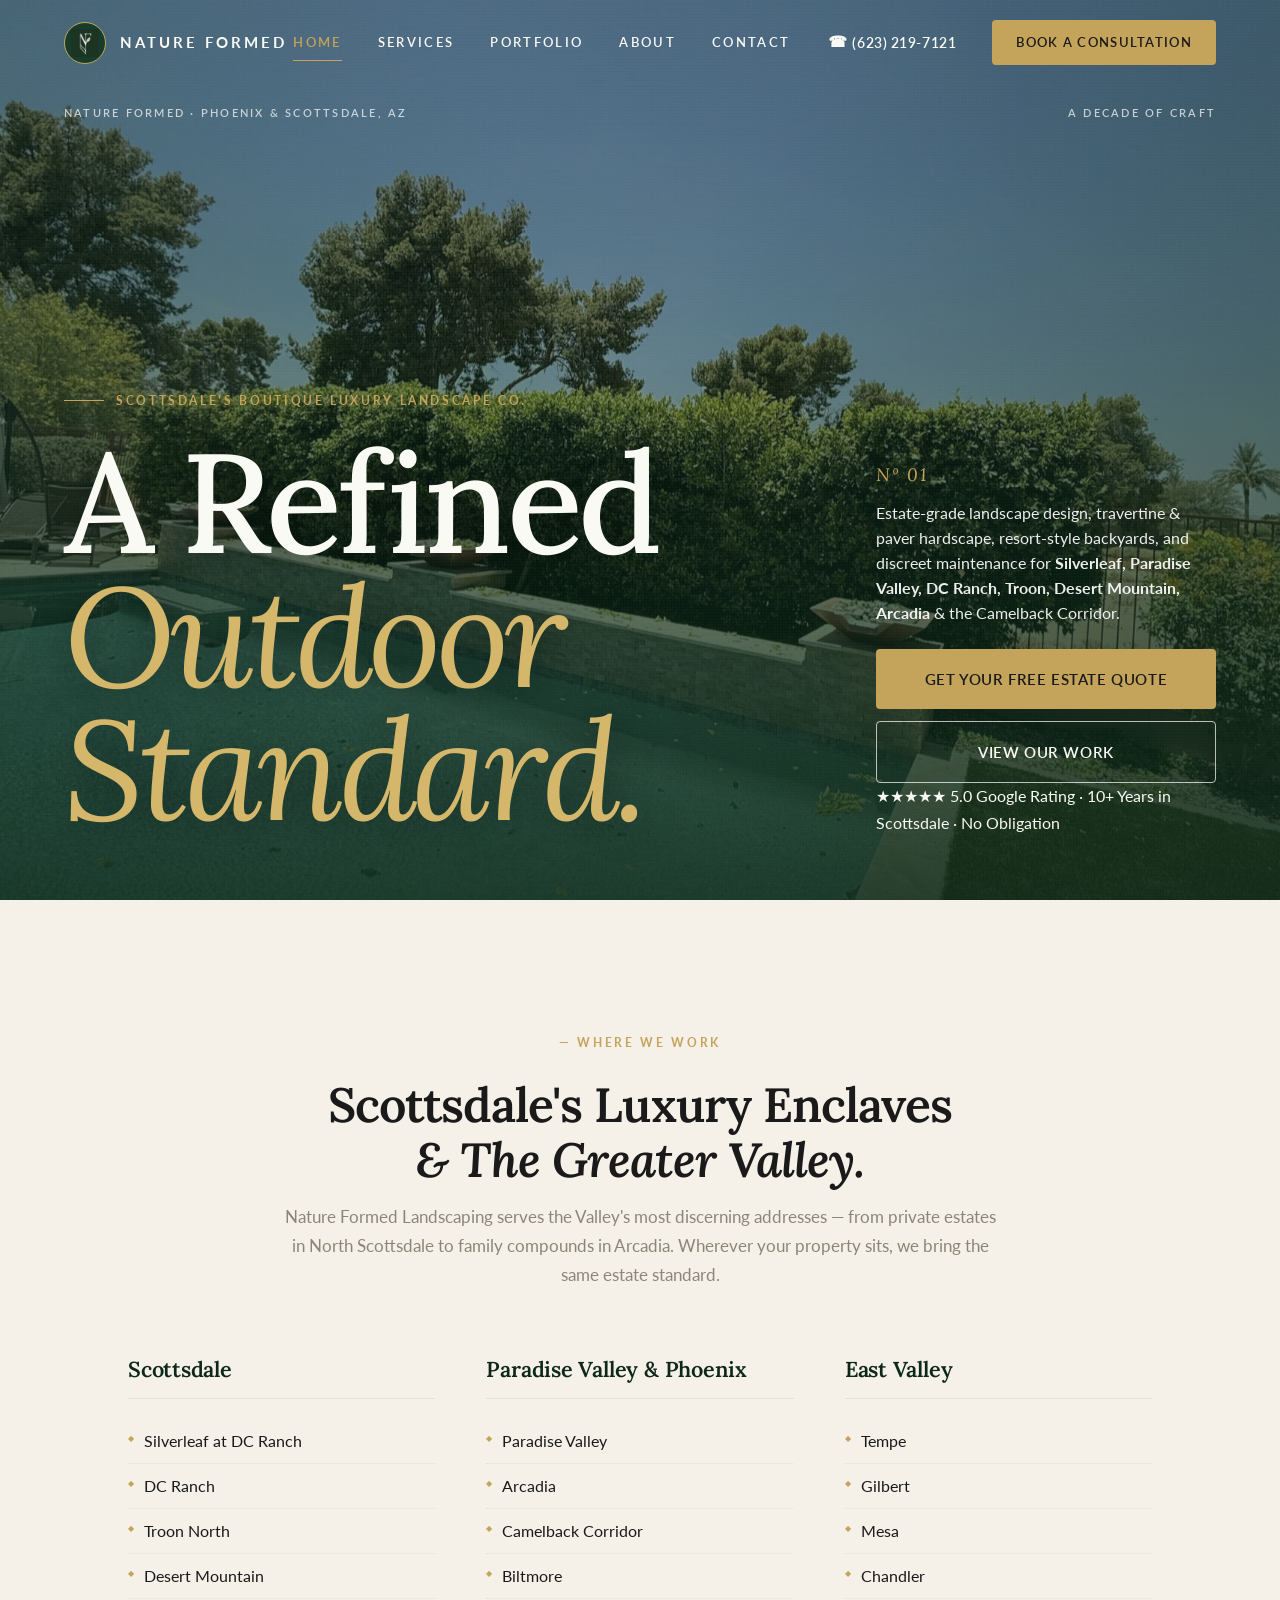
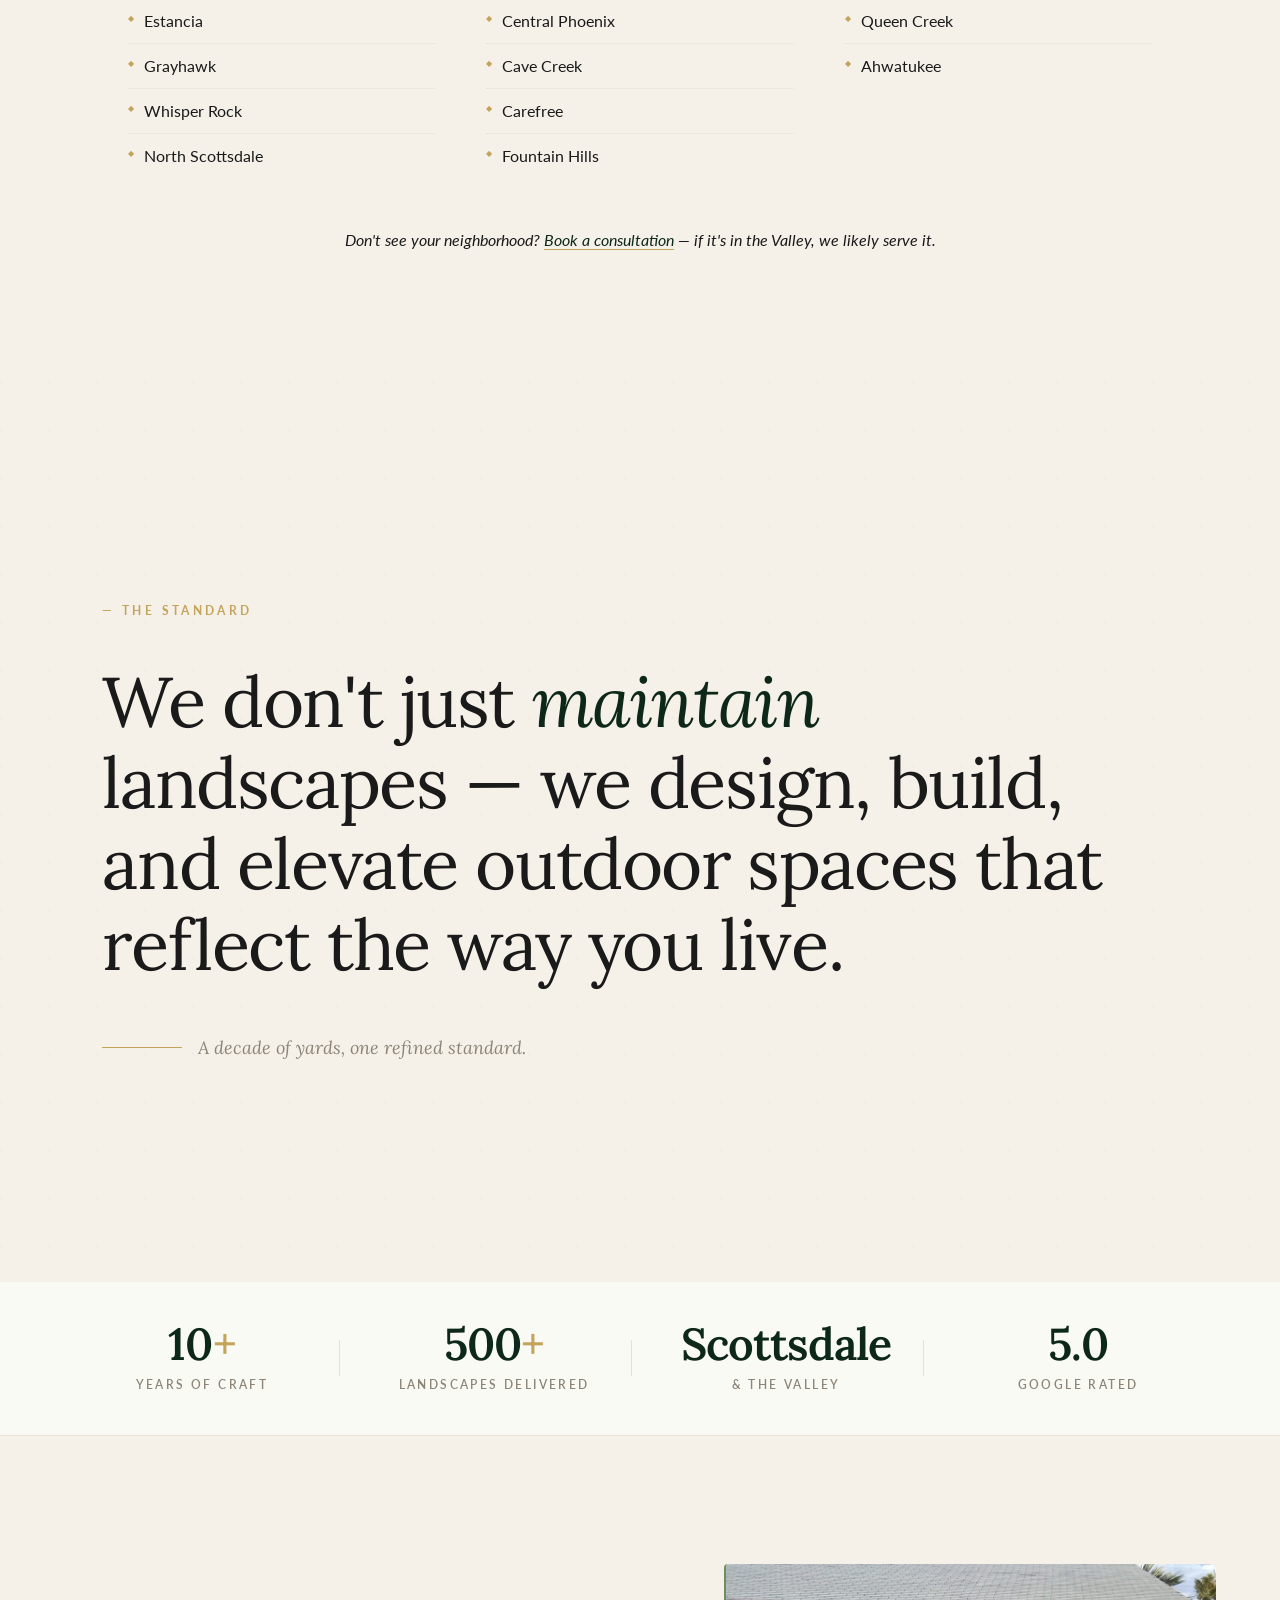
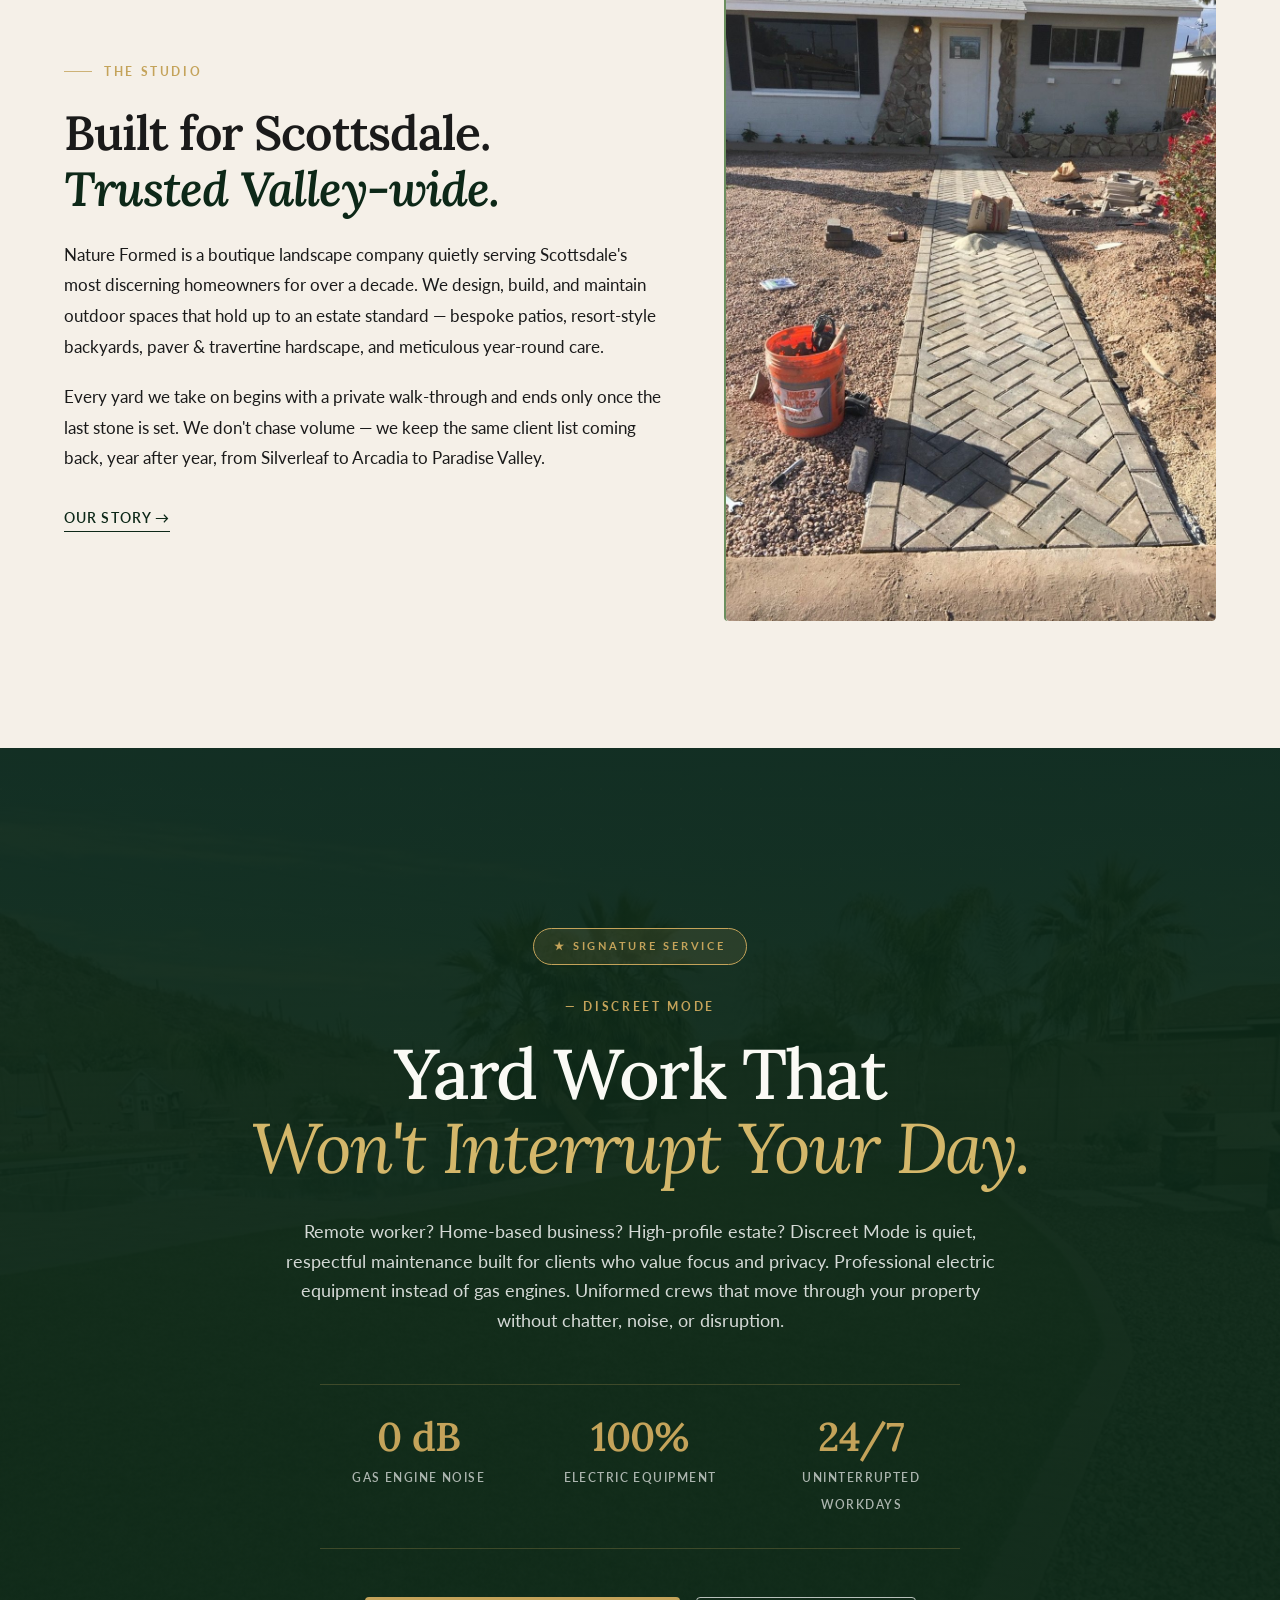
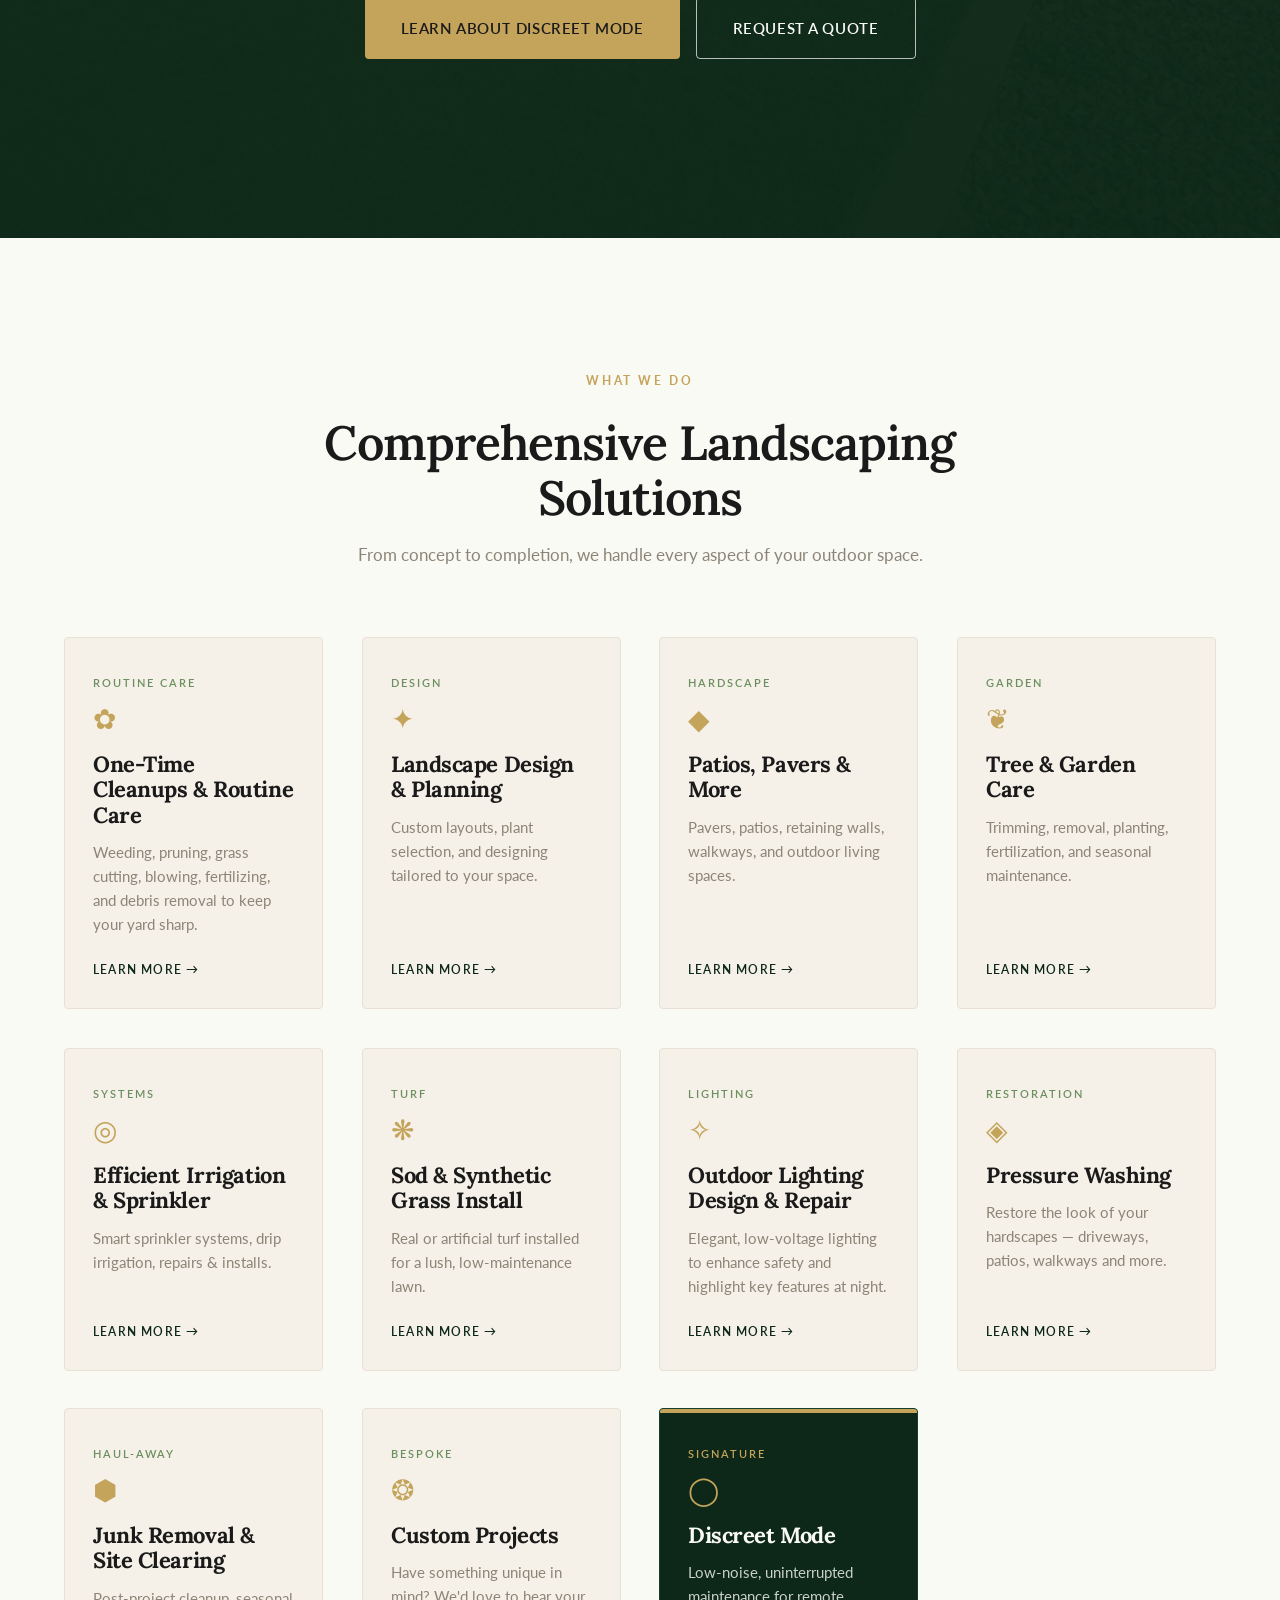
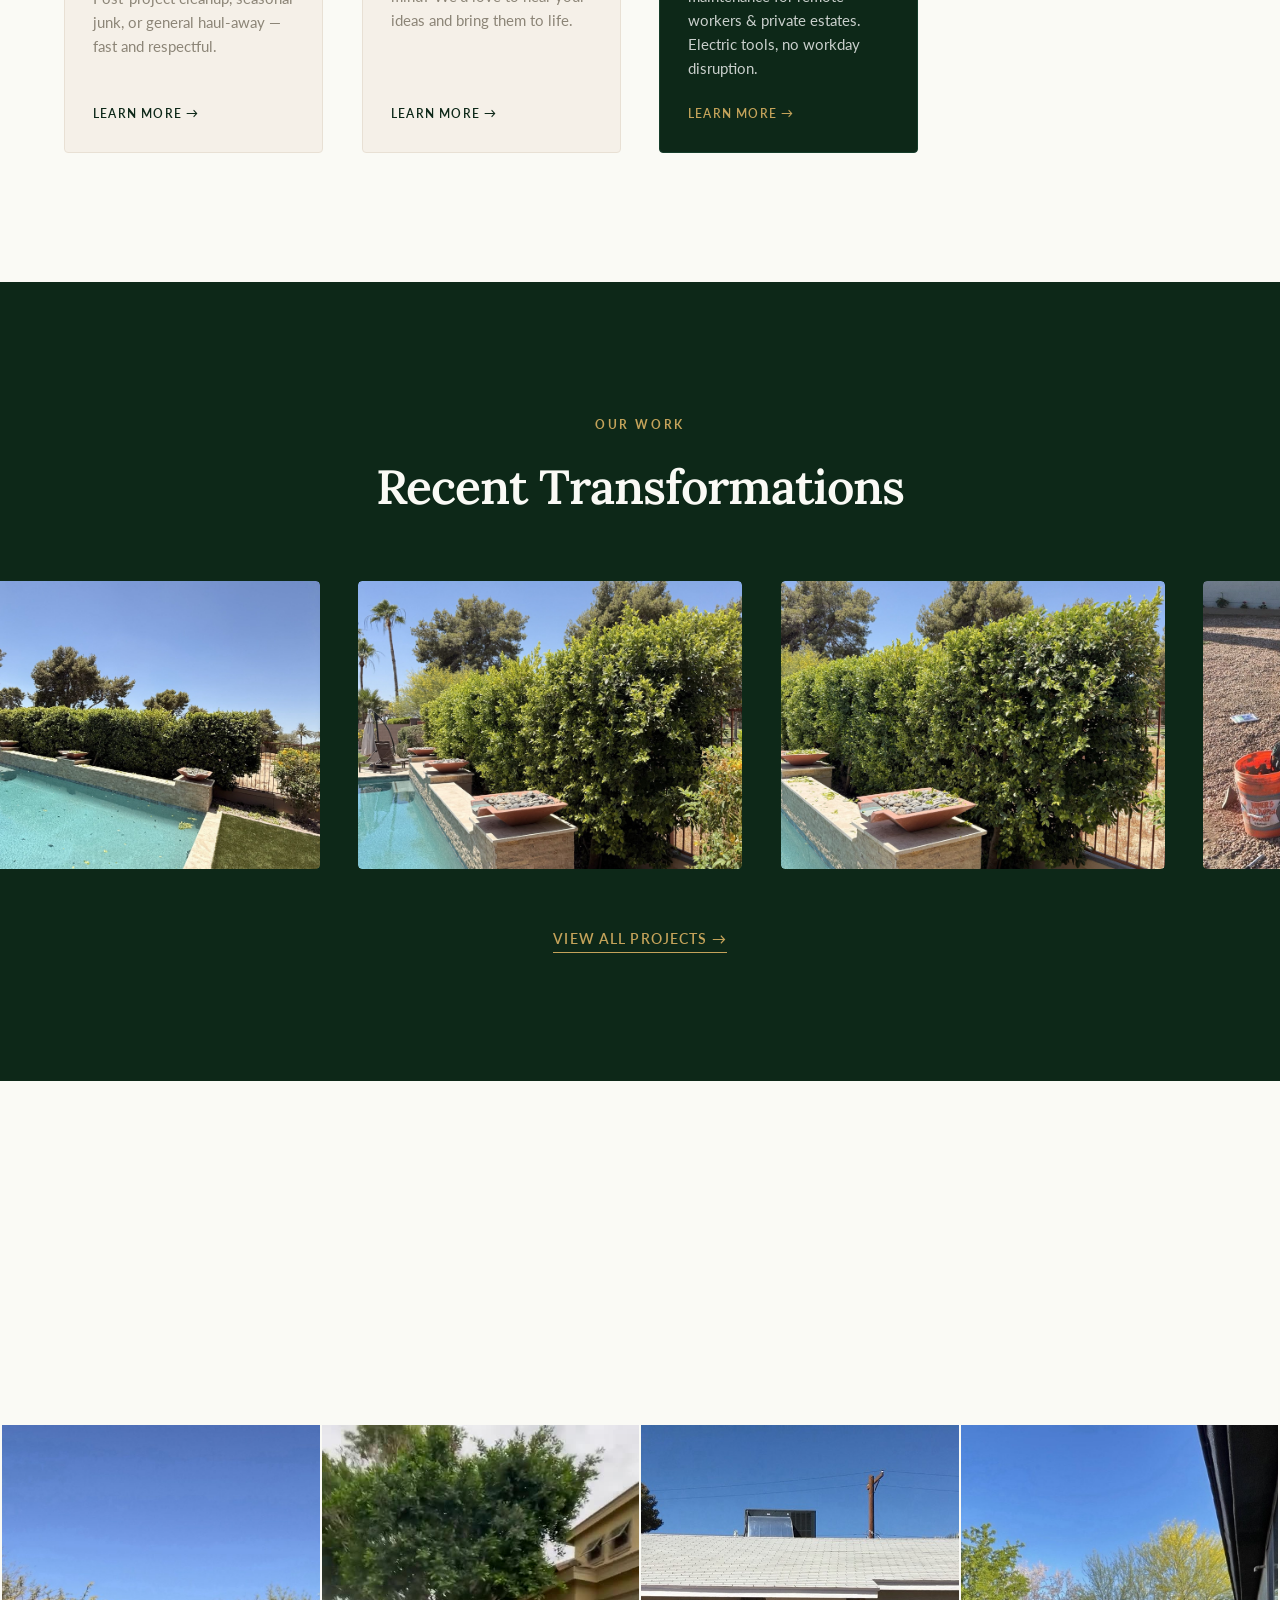
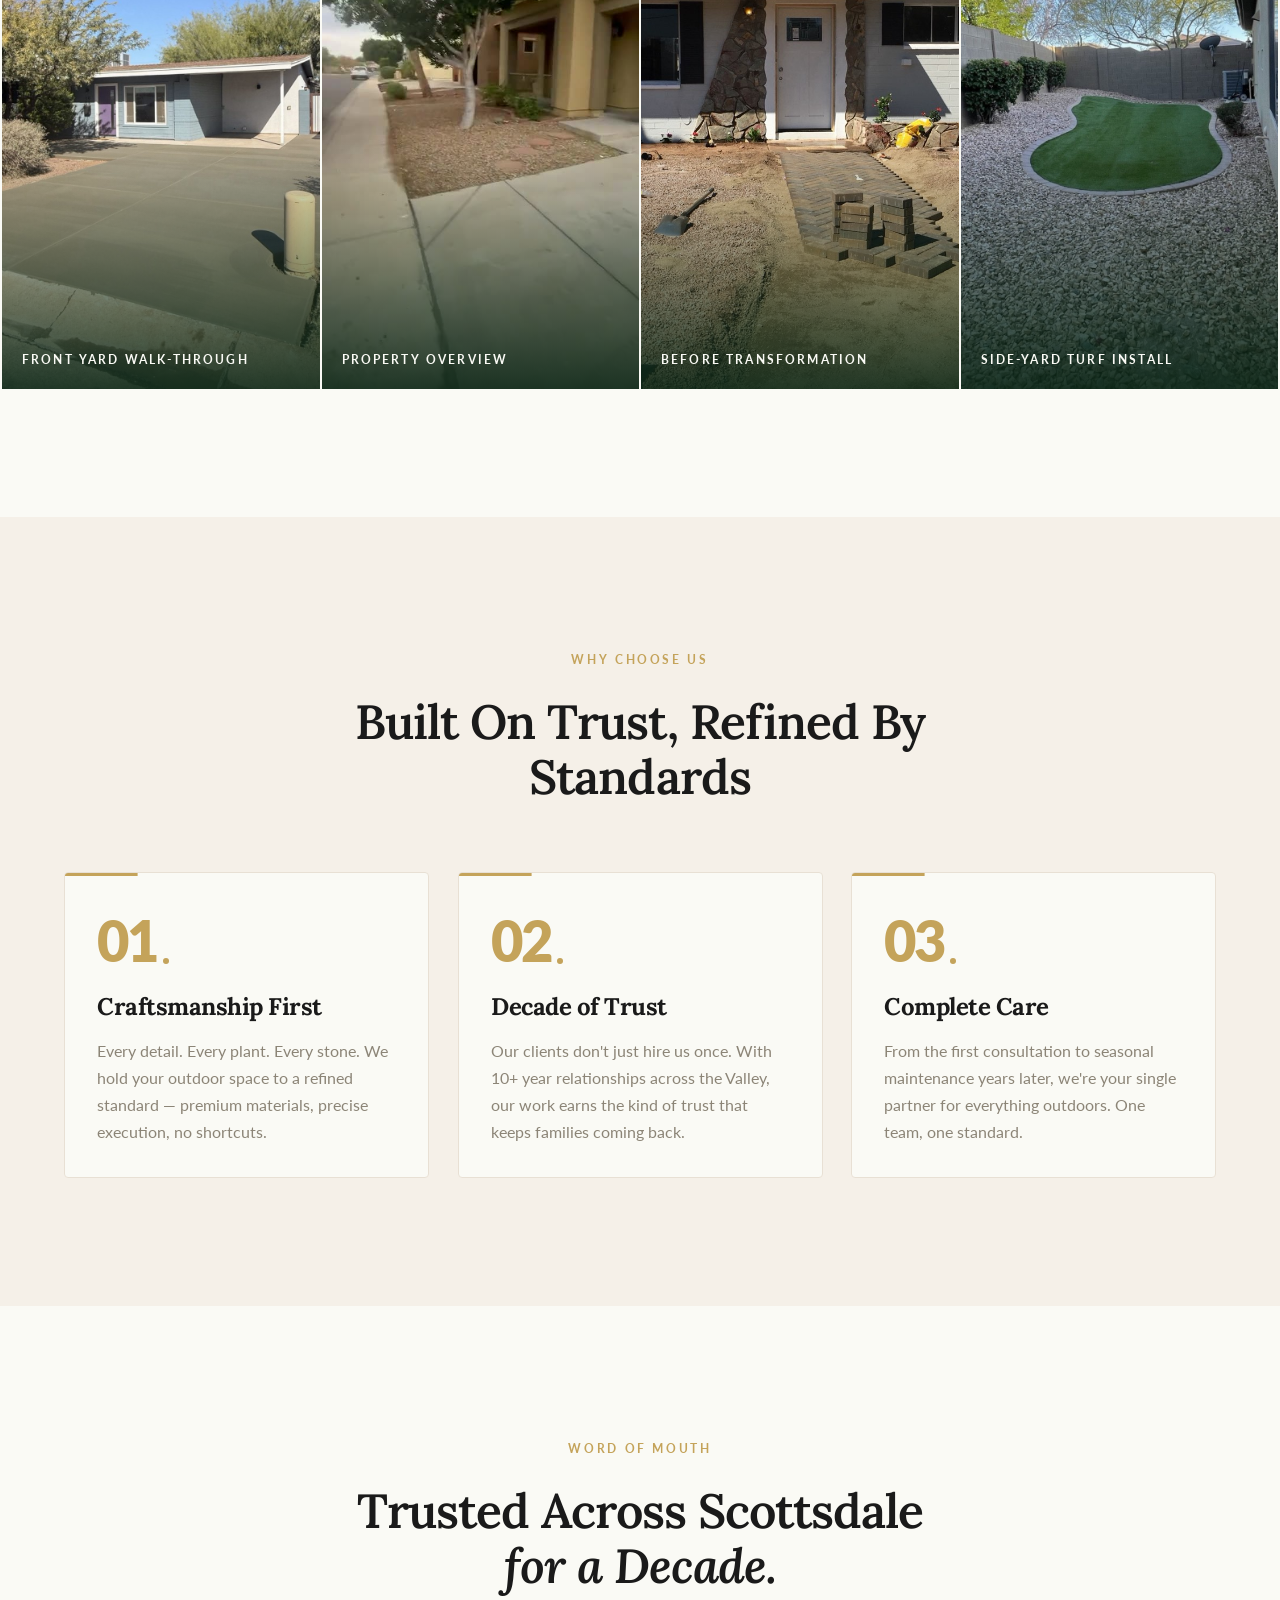
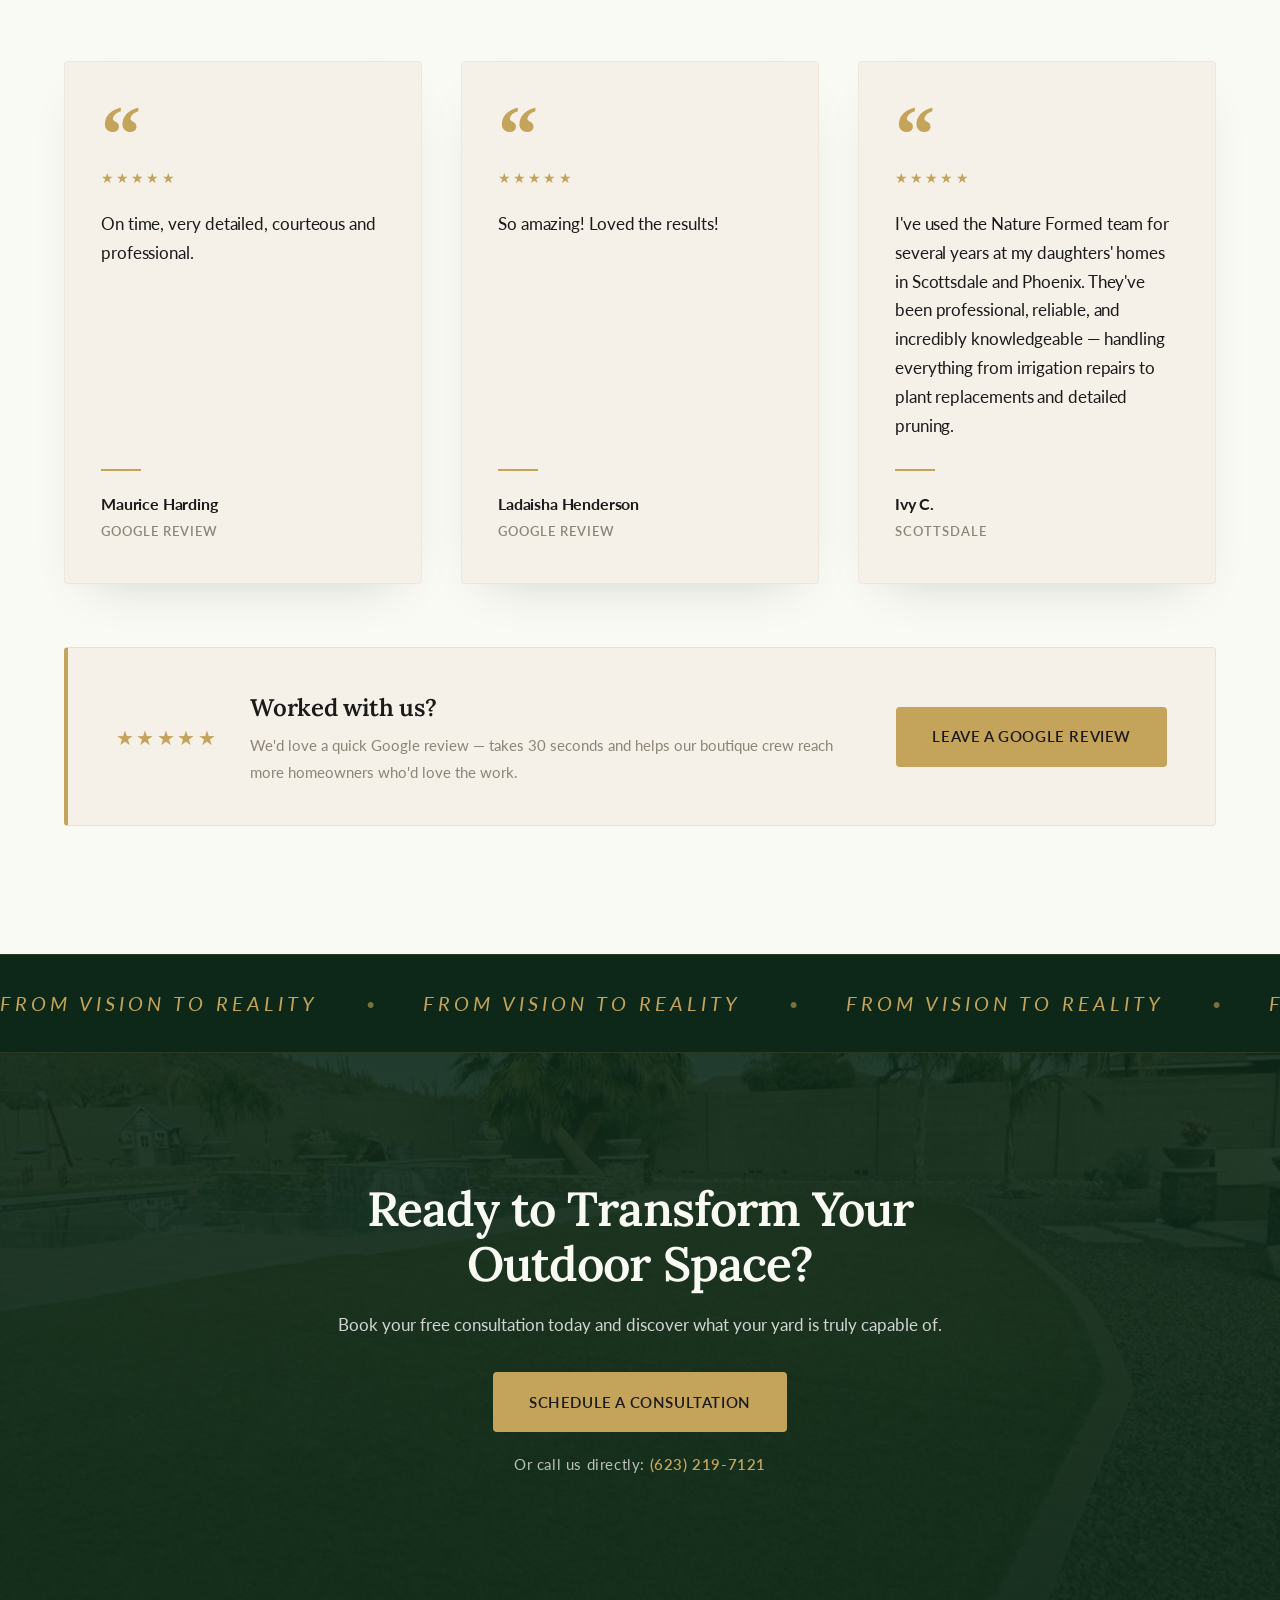
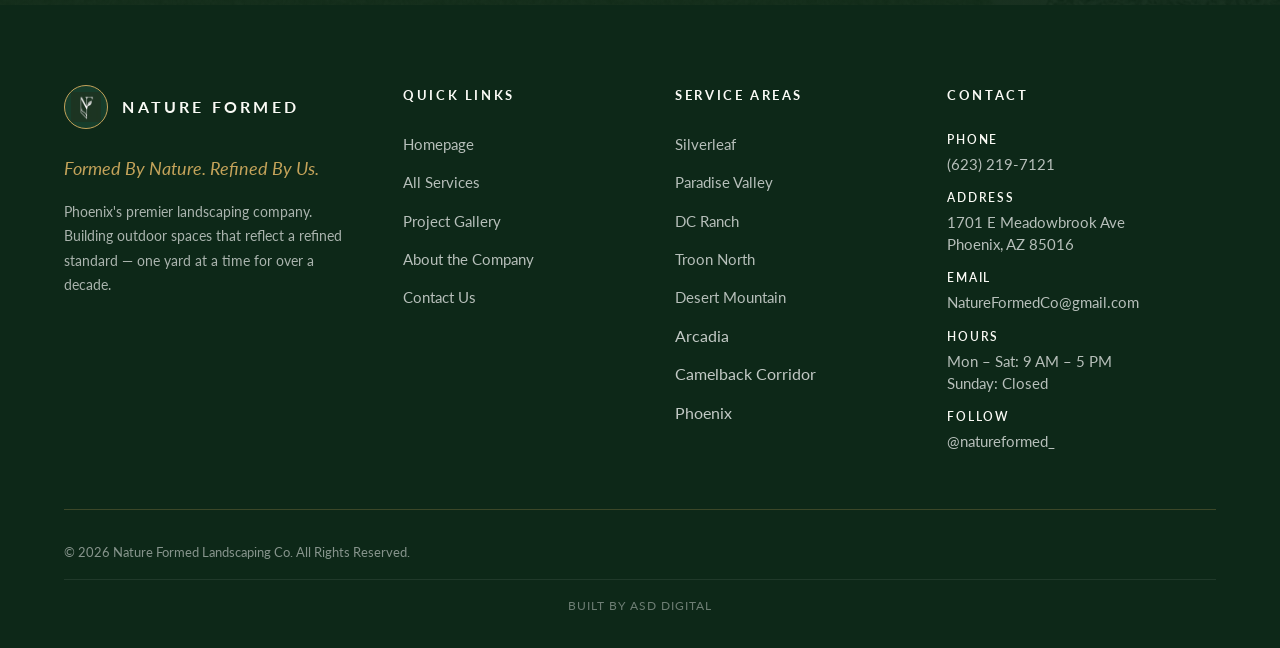
==== commit b16f174d: "Swap in real Scottsdale estate photography + add homepage portfolio cards - Replace placeholder/stoc" ====
--- a/index.html
+++ b/index.html
@@ -249,7 +249,7 @@
   <!-- ========== HERO — EDITORIAL LAYOUT ========== -->
   <section class="hero hero--editorial" aria-label="Hero">
     <div class="hero__bg">
-      <video autoplay muted loop playsinline preload="auto" poster="images/hero-bg.jpg" onerror="this.remove()">
+      <video autoplay muted loop playsinline preload="auto" poster="images/estate/p6740.jpg" onerror="this.remove()">
         <source src="images/videos/hero-loop.mp4" type="video/mp4" />
       </video>
     </div>
@@ -518,6 +518,30 @@
       </div>
     </div>
     <div class="projects-rail reveal">
+      <article class="project-card project-card--feature">
+        <span class="project-card__label">Estate Build</span>
+        <div class="image-placeholder image-placeholder--dark" data-label=""><img src="images/estate/p6740.jpg" alt="Paradise Valley estate pool with stacked travertine wall, copper bowls and manicured hedge" loading="lazy" /></div>
+        <div class="project-card__overlay">
+          <p class="project-card__title">Estate Pool &amp; Hardscape</p>
+          <div class="project-card__meta">Paradise Valley · Full Redesign</div>
+        </div>
+      </article>
+      <article class="project-card">
+        <span class="project-card__label">Fire Bowls</span>
+        <div class="image-placeholder image-placeholder--dark" data-label=""><img src="images/estate/p6731.jpg" alt="Copper fire bowls atop stacked stone pool wall with manicured ficus hedge" loading="lazy" /></div>
+        <div class="project-card__overlay">
+          <p class="project-card__title">Travertine Pool Wall &amp; Copper Bowls</p>
+          <div class="project-card__meta">Paradise Valley · Hardscape Detail</div>
+        </div>
+      </article>
+      <article class="project-card">
+        <span class="project-card__label">Detail Work</span>
+        <div class="image-placeholder image-placeholder--dark" data-label=""><img src="images/estate/p6737.jpg" alt="Tight detail of copper fire bowl and river rock on stacked stone wall" loading="lazy" /></div>
+        <div class="project-card__overlay">
+          <p class="project-card__title">Hedge &amp; Hardscape Geometry</p>
+          <div class="project-card__meta">Paradise Valley · Estate Detail</div>
+        </div>
+      </article>
       <article class="project-card">
         <span class="project-card__label">Paver Walkway</span>
         <div class="image-placeholder image-placeholder--dark" data-label="Finished herringbone paver walkway"><img src="images/projects/paver-walkway-finished.jpg" alt="Finished herringbone paver walkway" loading="lazy" /></div>
@@ -805,7 +829,7 @@
       <div>© <span id="year">2026</span> Nature Formed Landscaping Co. All Rights Reserved.</div>
       <div>ROC# [to be added]</div>
     </div>
-    <div class="footer__credit">Built by ASD Digital</div>
+    <div class="footer__credit">Built by <a href="https://www.instagram.com/asddigital_" target="_blank" rel="noopener">ASD Digital</a></div>
   </footer>
 
 
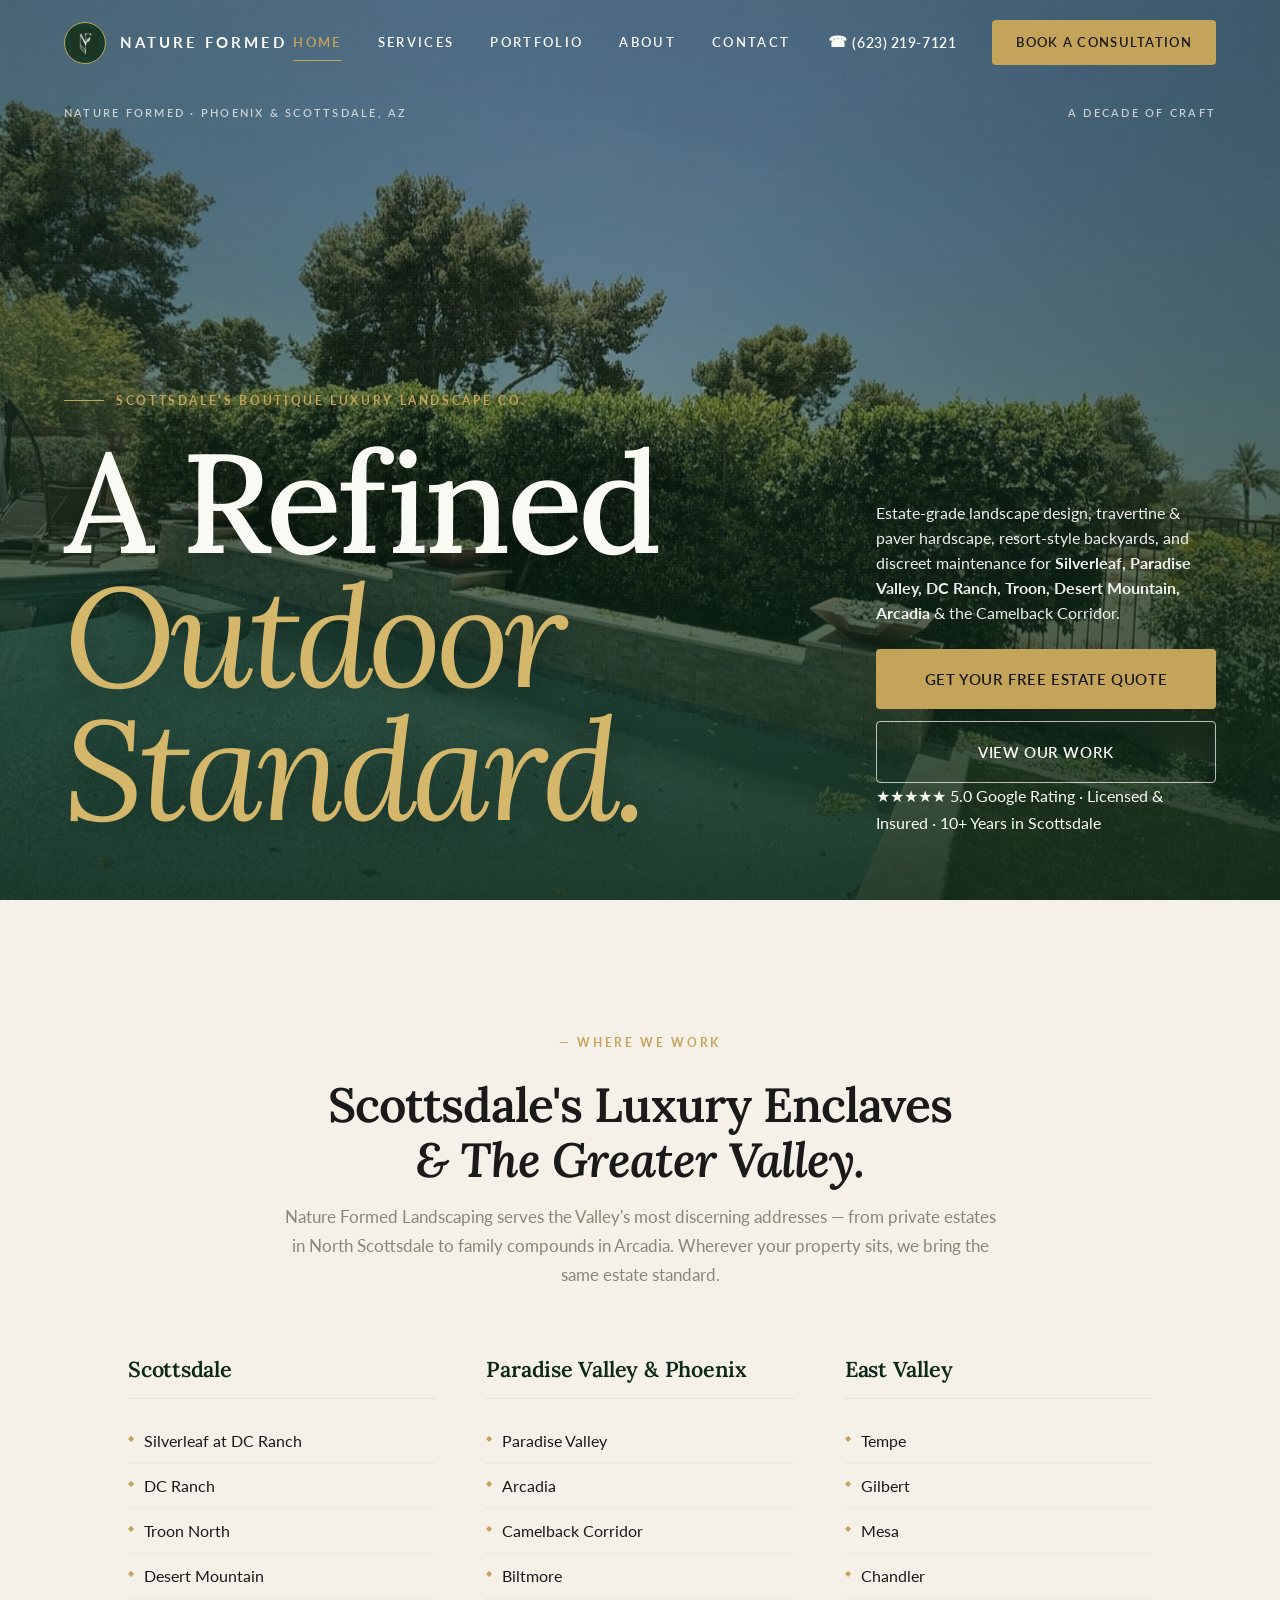
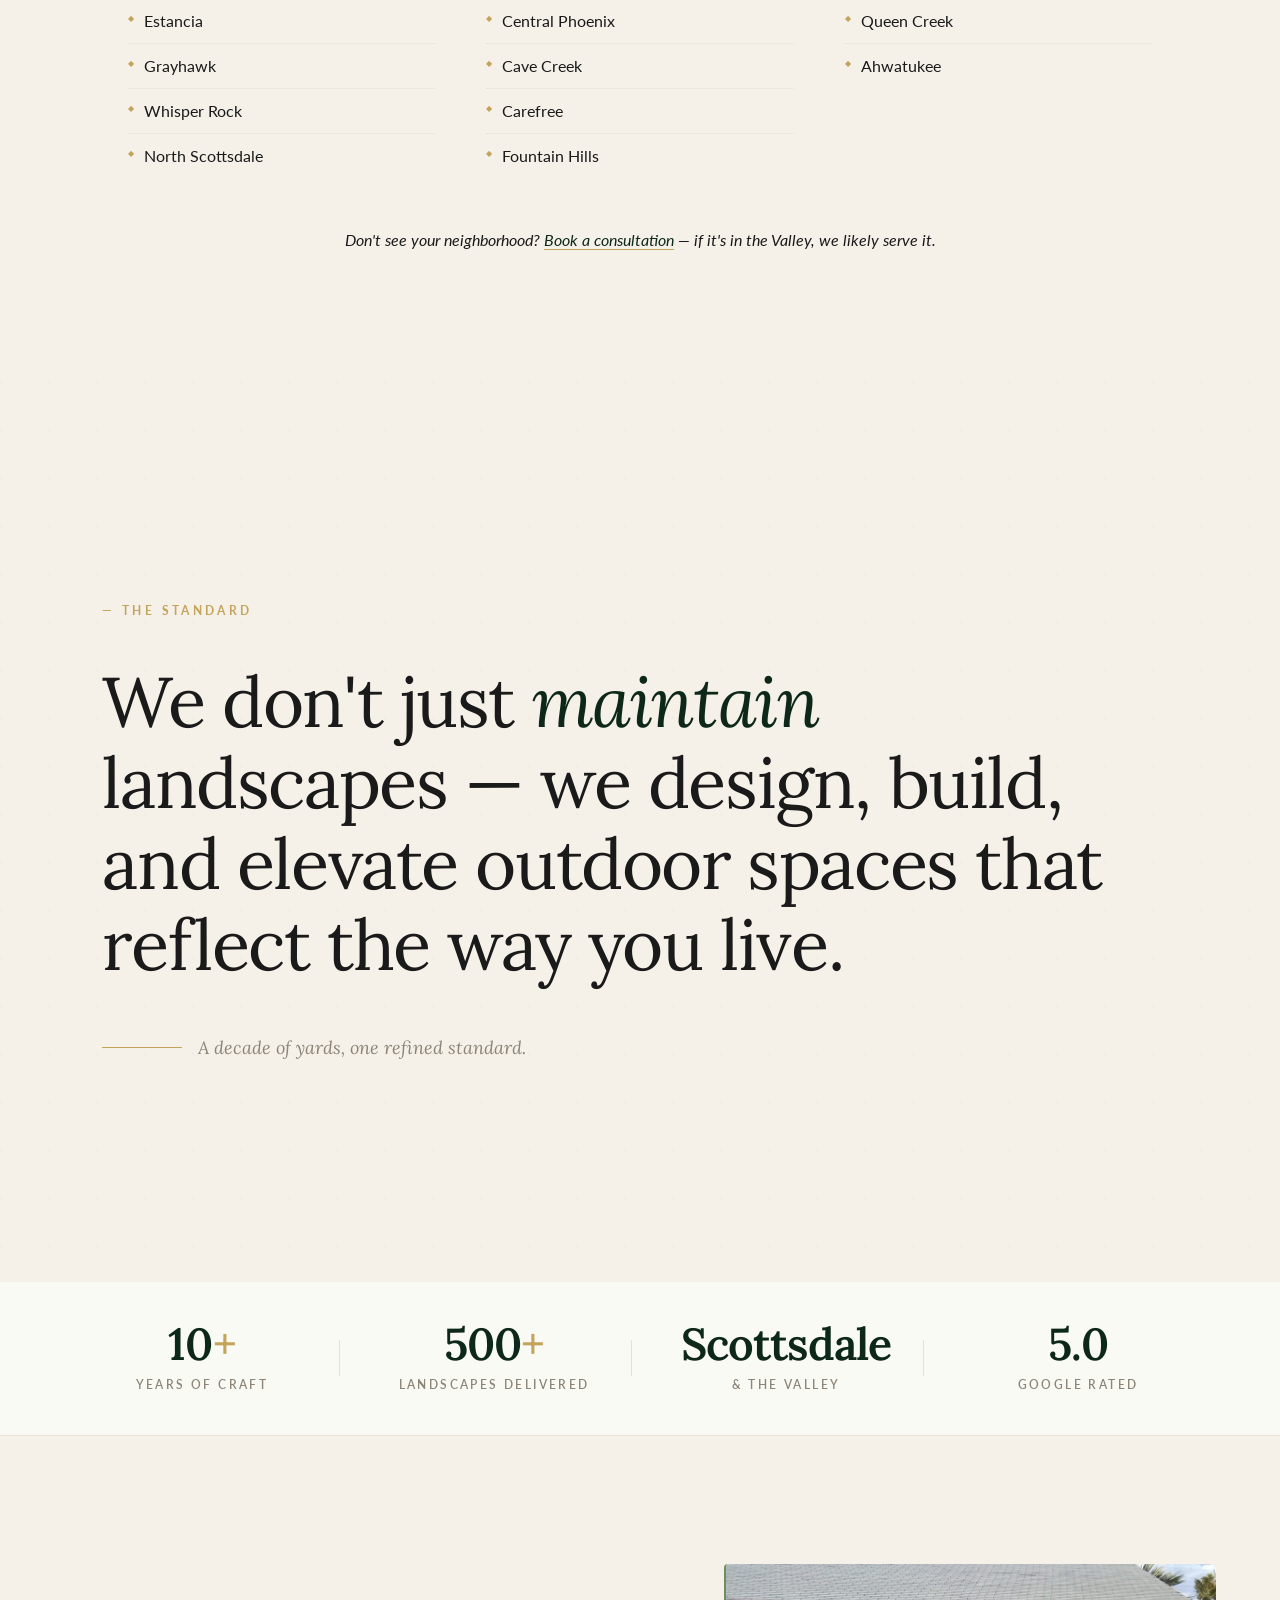
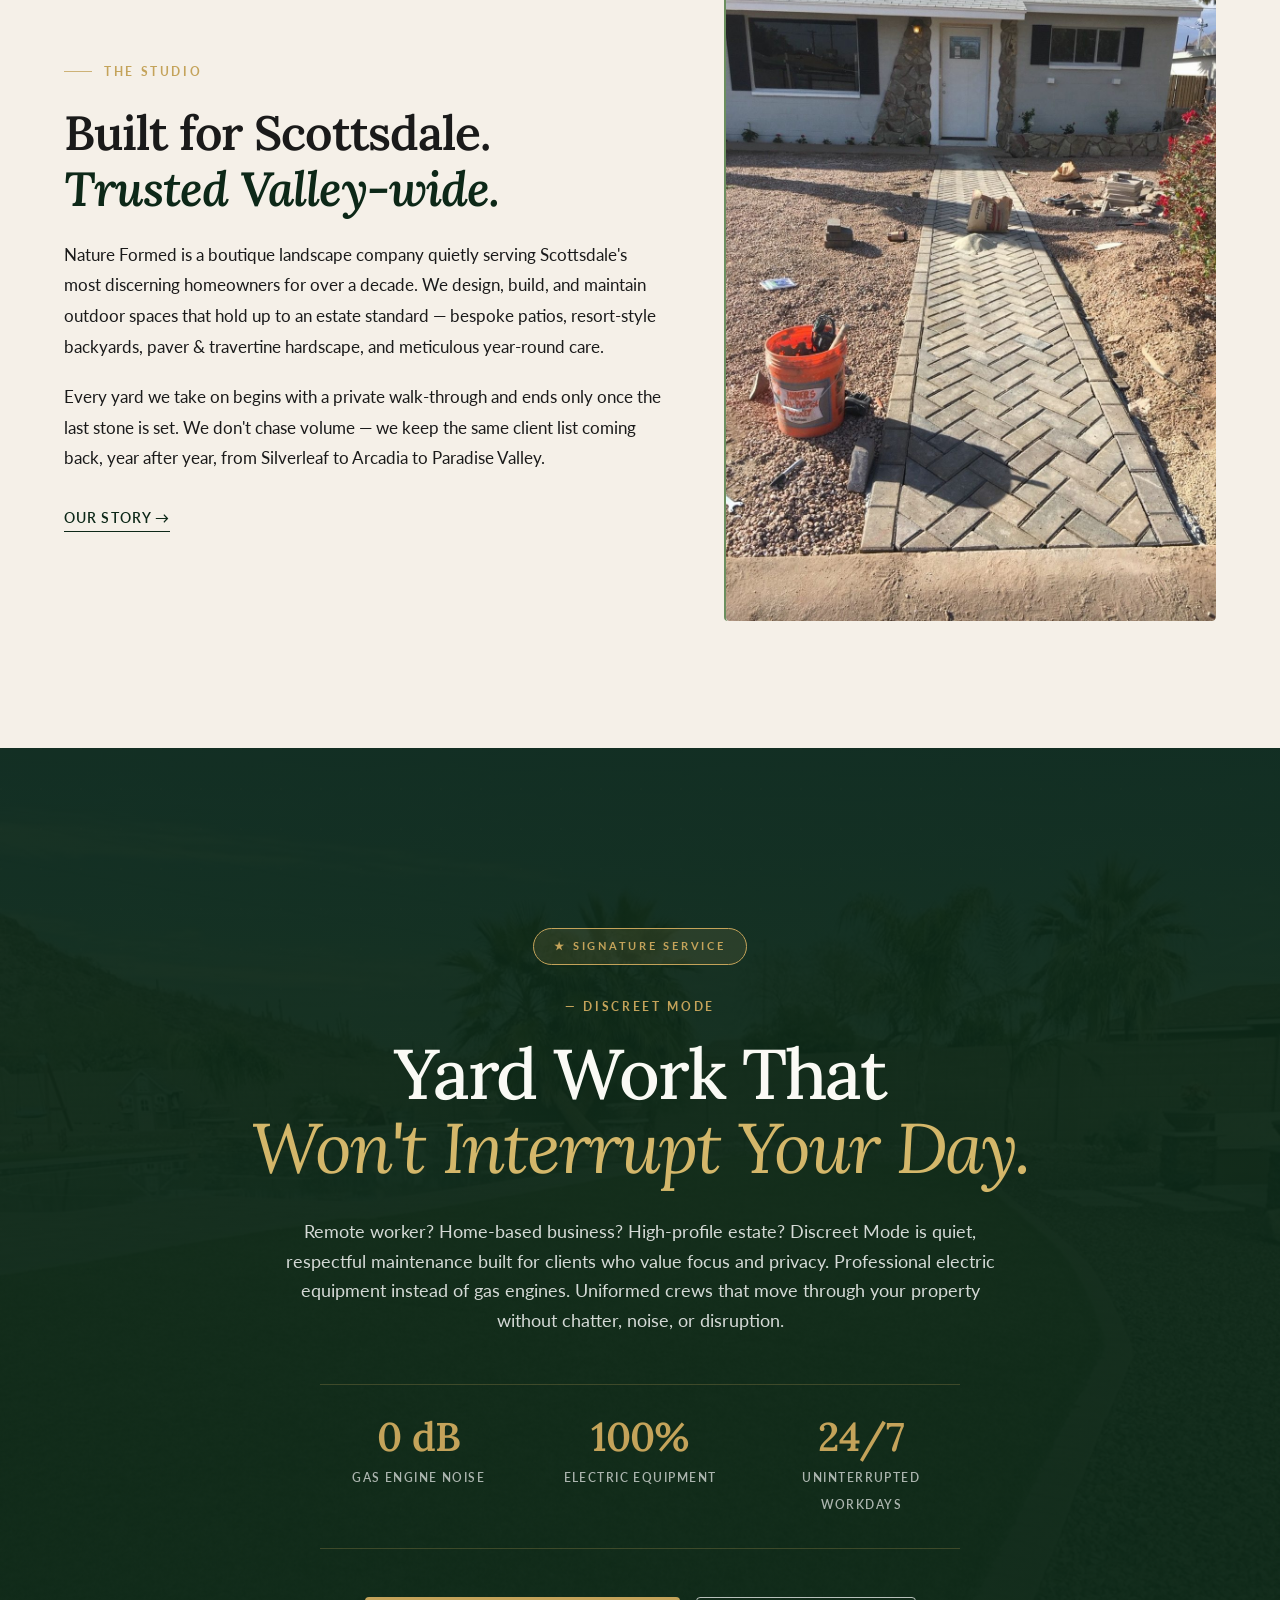
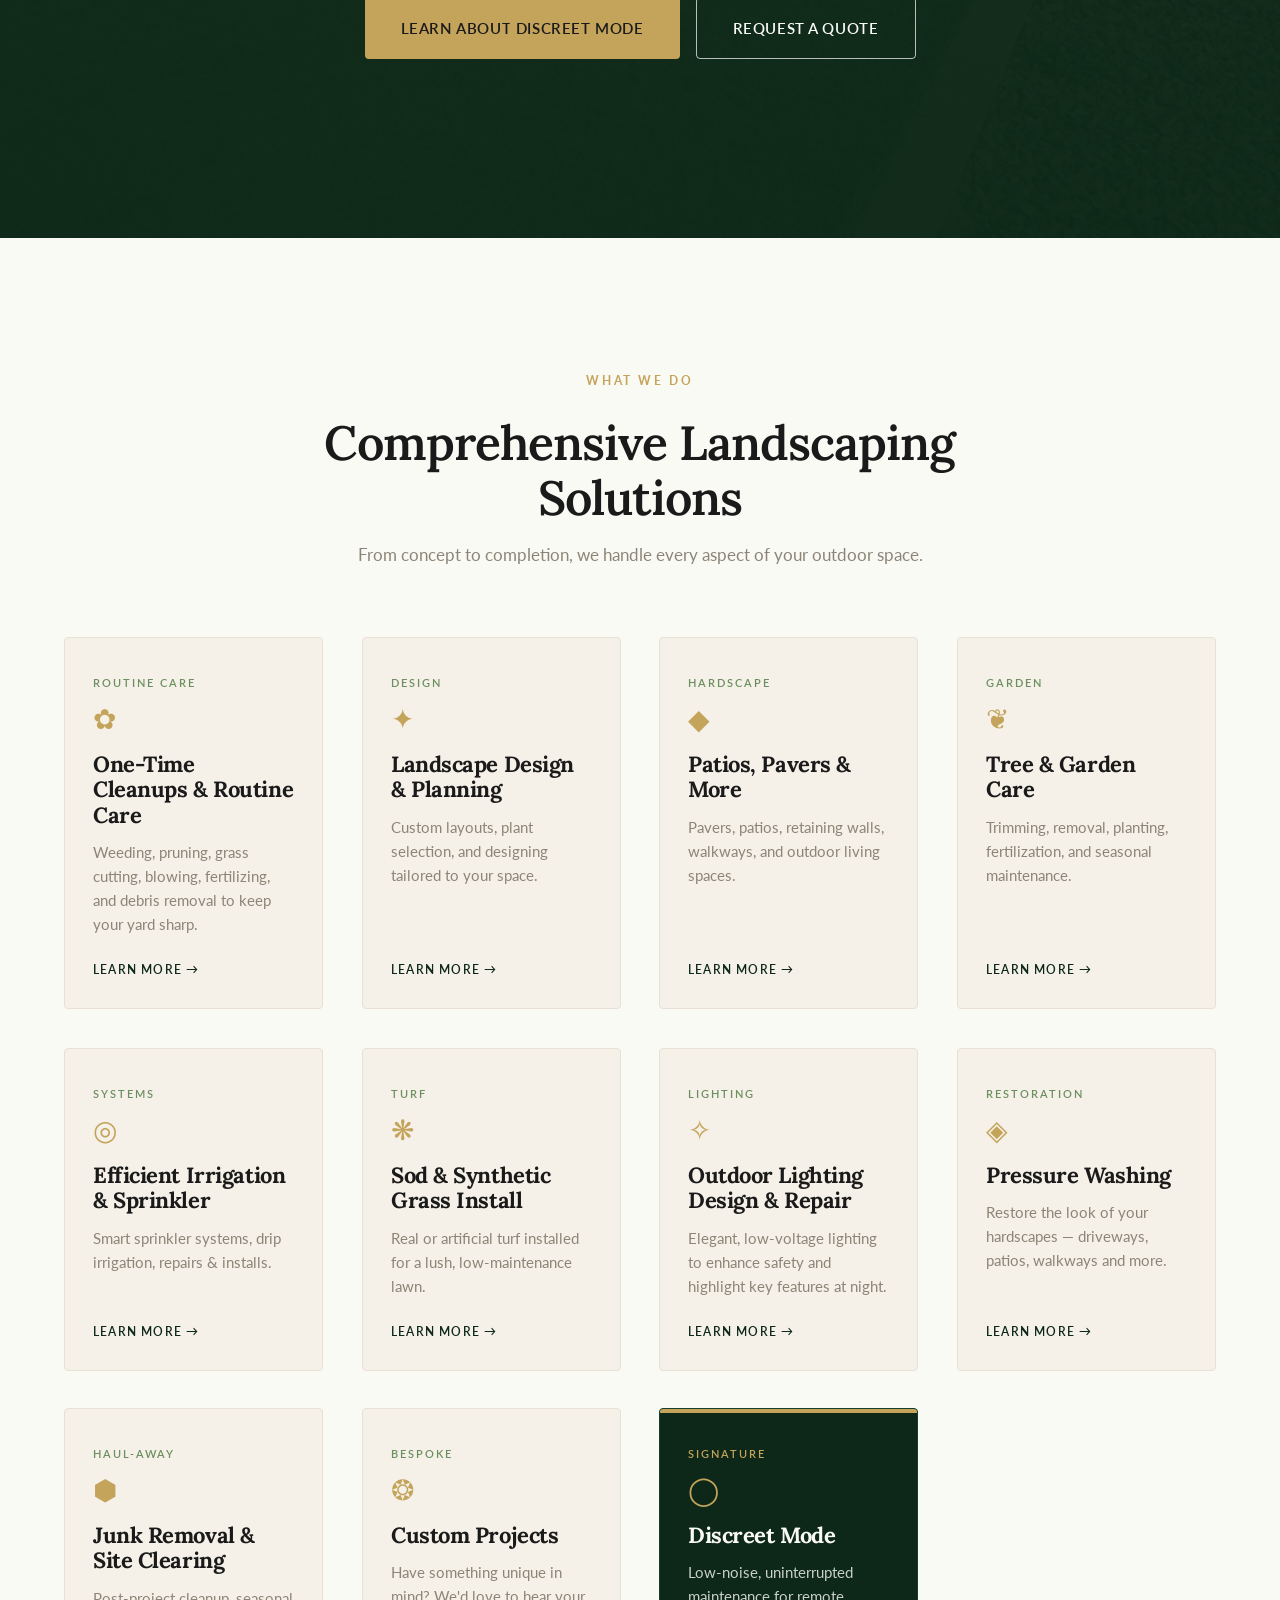
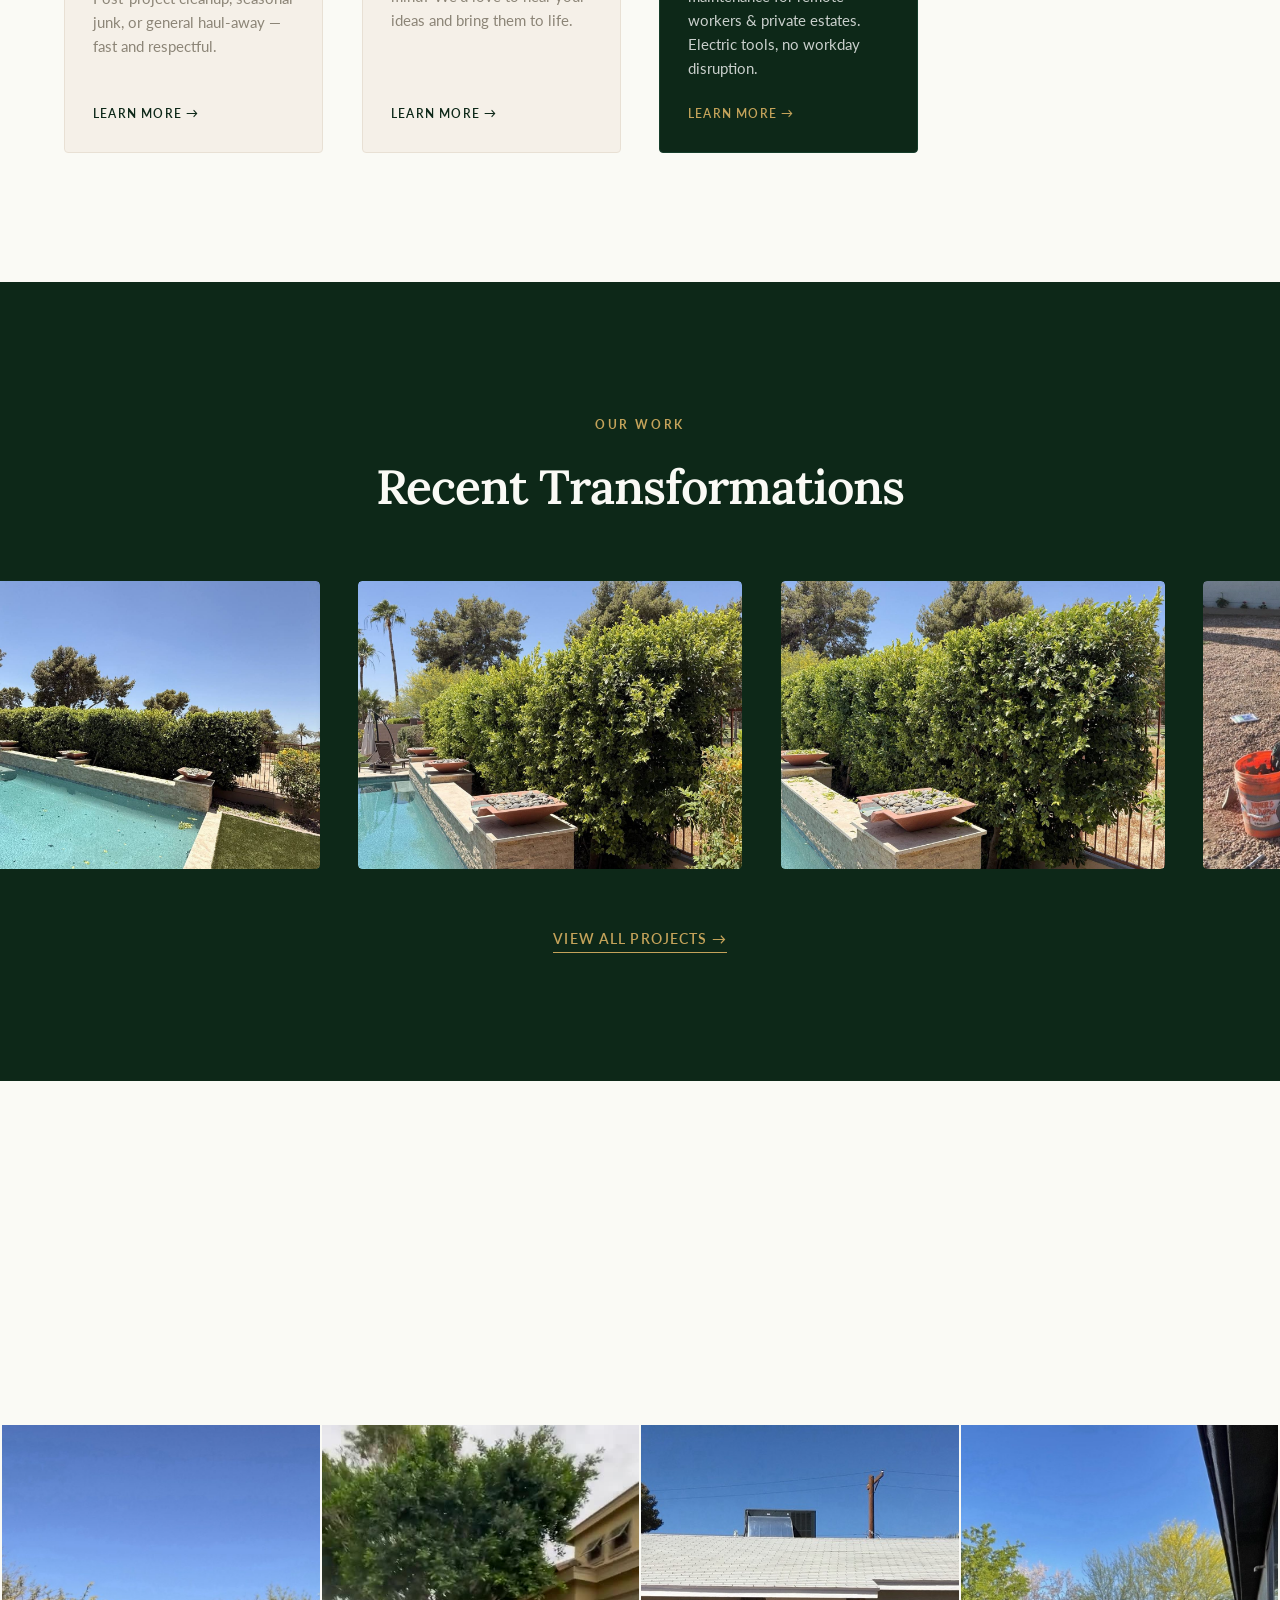
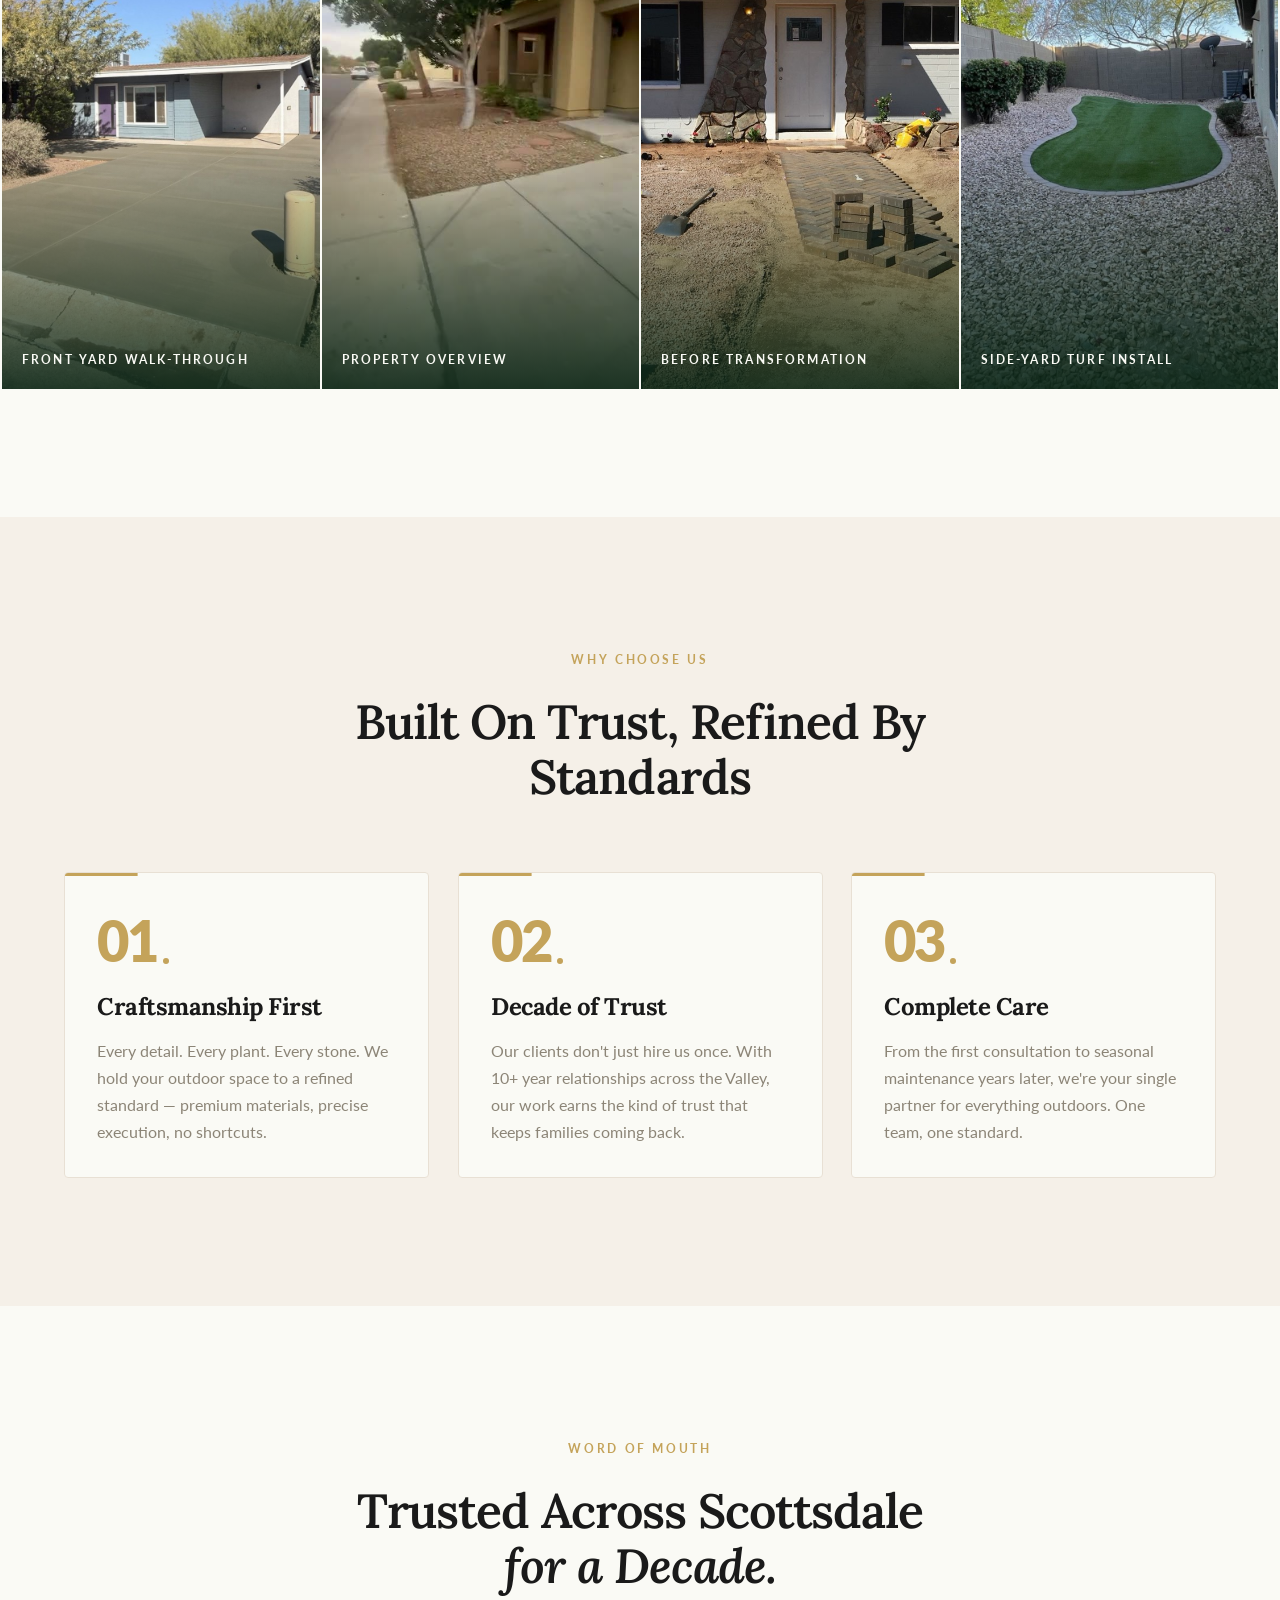
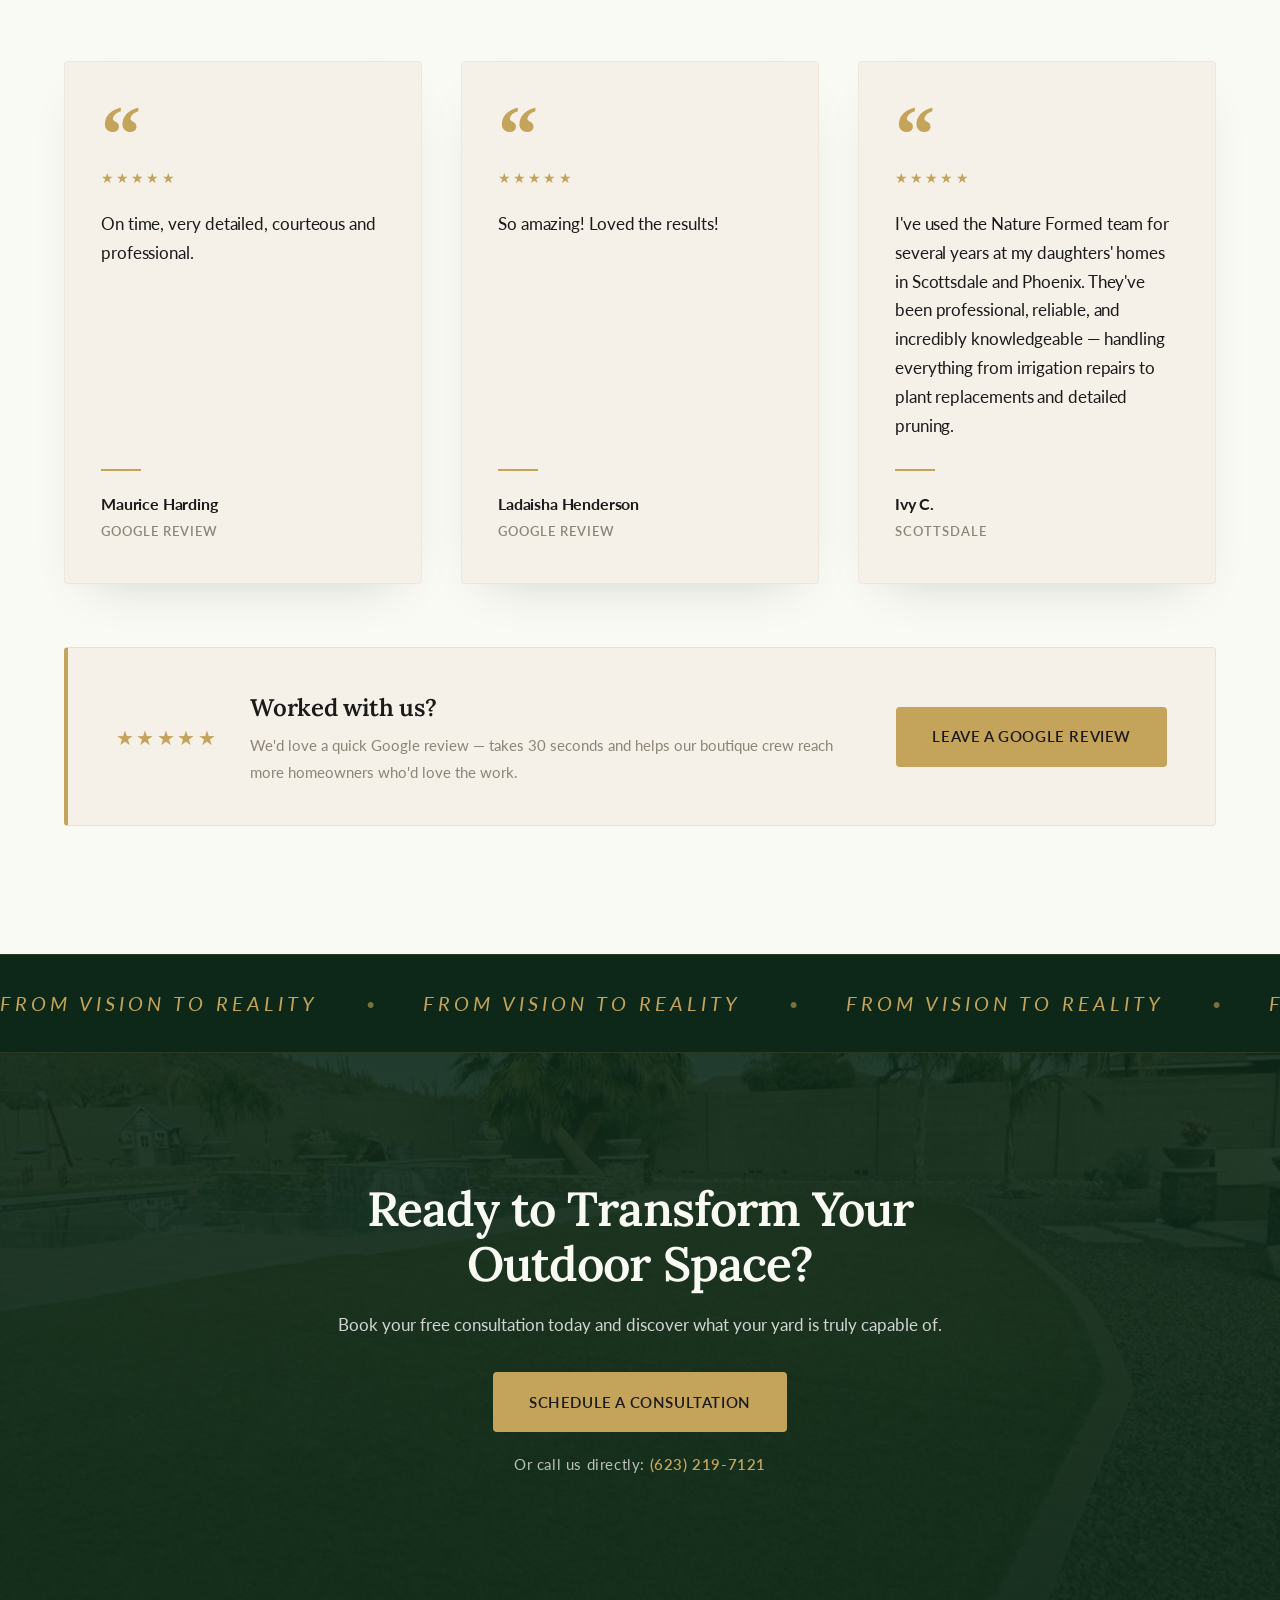
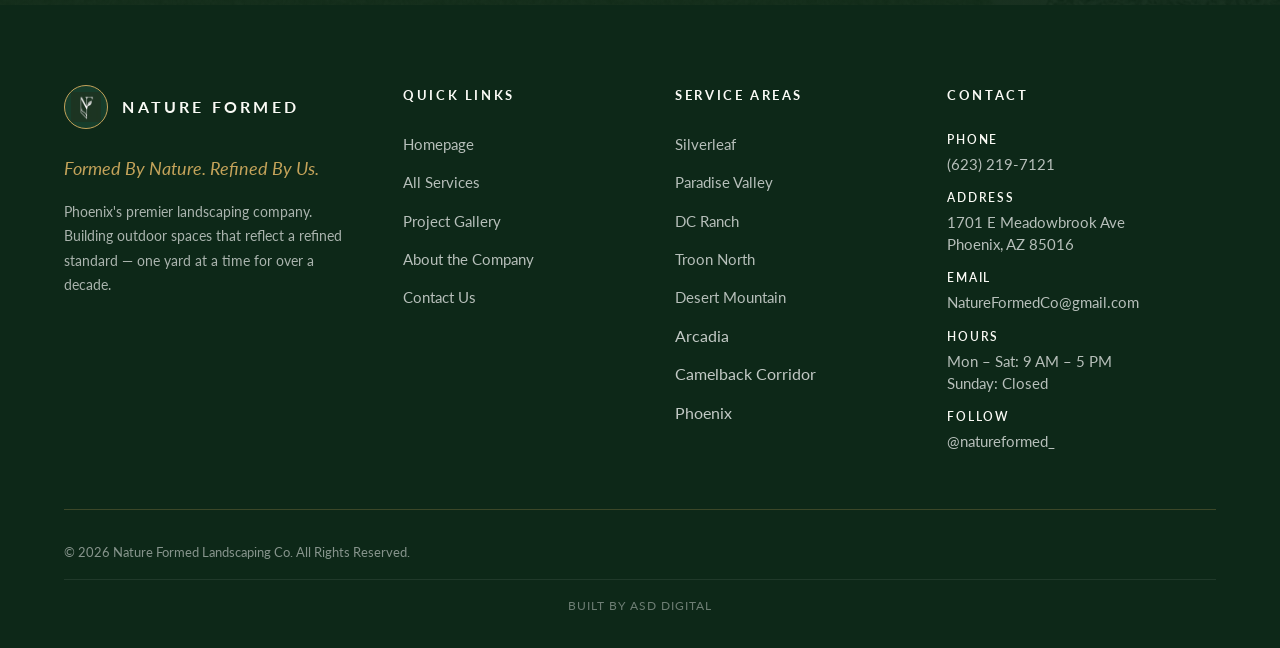
==== commit 6542234c: "Add vCard save-contact, insured trust signals, palo verde tree photo, SEO cleanup vCard save-contact" ====
--- a/index.html
+++ b/index.html
@@ -3,6 +3,8 @@
 <head>
   <meta charset="UTF-8" />
   <meta name="viewport" content="width=device-width, initial-scale=1.0" />
+  <!-- Meta Pixel -->
+  <script src="js/meta-pixel.js?v=1"></script>
   <title>Luxury Landscaping Scottsdale | Nature Formed</title>
   <meta name="description" content="Scottsdale's boutique luxury landscape company — estate design, paver hardscape, resort backyards. 10+ years of craftsmanship." />
   <meta name="keywords" content="luxury landscaping scottsdale, estate landscape design scottsdale, paradise valley landscaper, silverleaf landscape, dc ranch landscaping, troon landscape, desert mountain landscape, arcadia landscape designer, camelback corridor landscaping, travertine patio scottsdale, paver patio paradise valley, resort backyard scottsdale, high end landscape scottsdale, boutique landscaping company scottsdale, estate maintenance scottsdale" />
@@ -218,8 +220,7 @@
   <!-- Google Tag Manager -->
   <!-- <script>(function(w,d,s,l,i){...})(window,document,'script','dataLayer','GTM-XXXXXXX');</script> -->
 
-  <!-- Meta Pixel -->
-  <!-- <script>!function(f,b,e,v,n,t,s){...}(window, document,'script','https://connect.facebook.net/en_US/fbevents.js');fbq('init', 'XXXXXXXXXX');fbq('track', 'PageView');</script> -->
+  <!-- Meta Pixel: active — loaded high in <head> via js/meta-pixel.js (Pixel ID lives there) -->
 
   <!-- Microsoft Clarity -->
   <!-- <script>(function(c,l,a,r,i,t,y){...})(window, document, "clarity", "script", "XXXXXXXXXX");</script> -->
@@ -277,9 +278,9 @@
       <div class="hero__trust" aria-label="Trust signals">
         <span class="hero__trust-item"><span class="hero__trust-stars" aria-hidden="true">★★★★★</span> 5.0 Google Rating</span>
         <span class="hero__trust-sep" aria-hidden="true">·</span>
+        <span class="hero__trust-item">Licensed &amp; Insured</span>
+        <span class="hero__trust-sep" aria-hidden="true">·</span>
         <span class="hero__trust-item">10+ Years in Scottsdale</span>
-        <span class="hero__trust-sep" aria-hidden="true">·</span>
-        <span class="hero__trust-item">No Obligation</span>
       </div>
     </div>
 
--- a/css/styles.css
+++ b/css/styles.css
@@ -954,16 +954,6 @@
   .hero__meta { grid-column: 1 / -1; }
   .hero__mast { grid-column: 1; grid-row: 2; }
   .hero__panel { grid-column: 2; grid-row: 2; align-self: end; border-top: none; margin-top: 0; padding-top: 0; }
-  .hero__panel::before {
-    content: "Nº 01";
-    display: block;
-    font-family: "Lora", Georgia, serif;
-    font-style: italic;
-    color: var(--gold);
-    font-size: 1.125rem;
-    margin-bottom: 0.75rem;
-    letter-spacing: 0.1em;
-  }
 }
 
 /* ---------- EDITORIAL STATEMENT ---------- */
